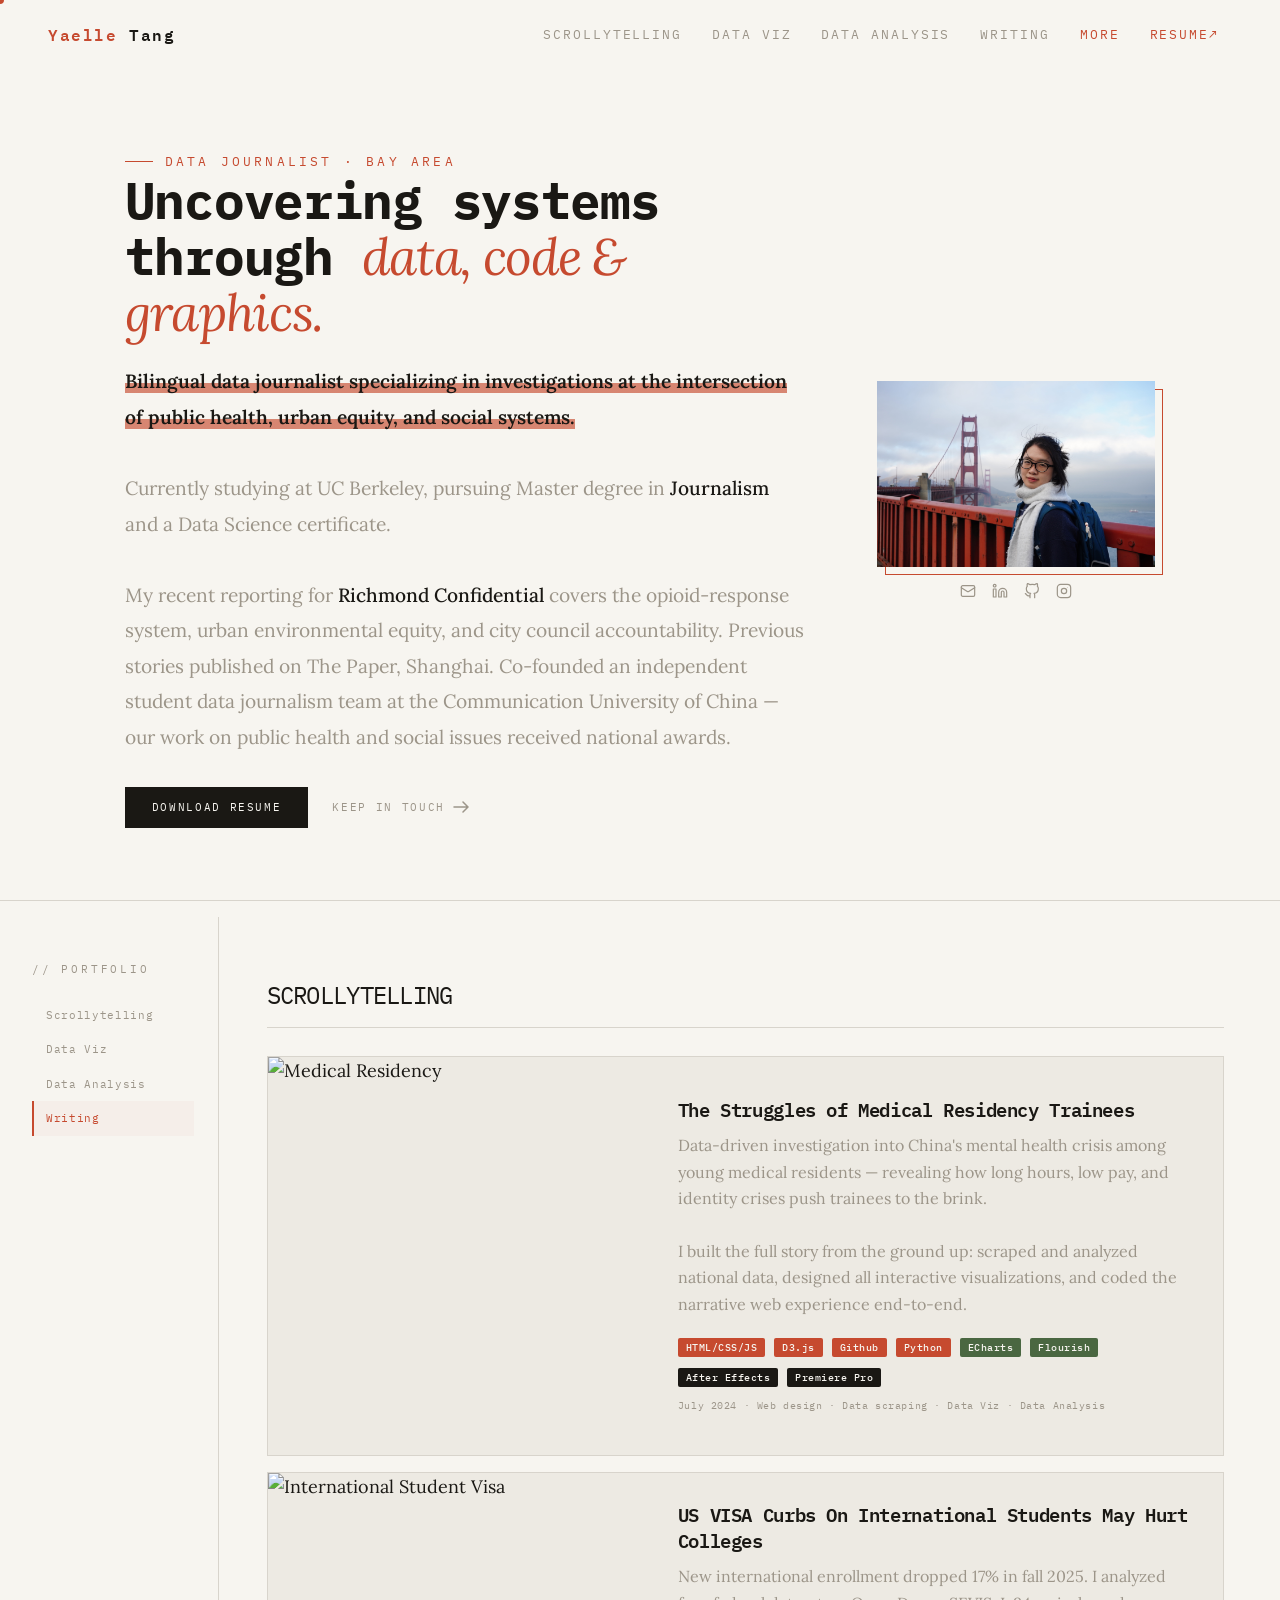
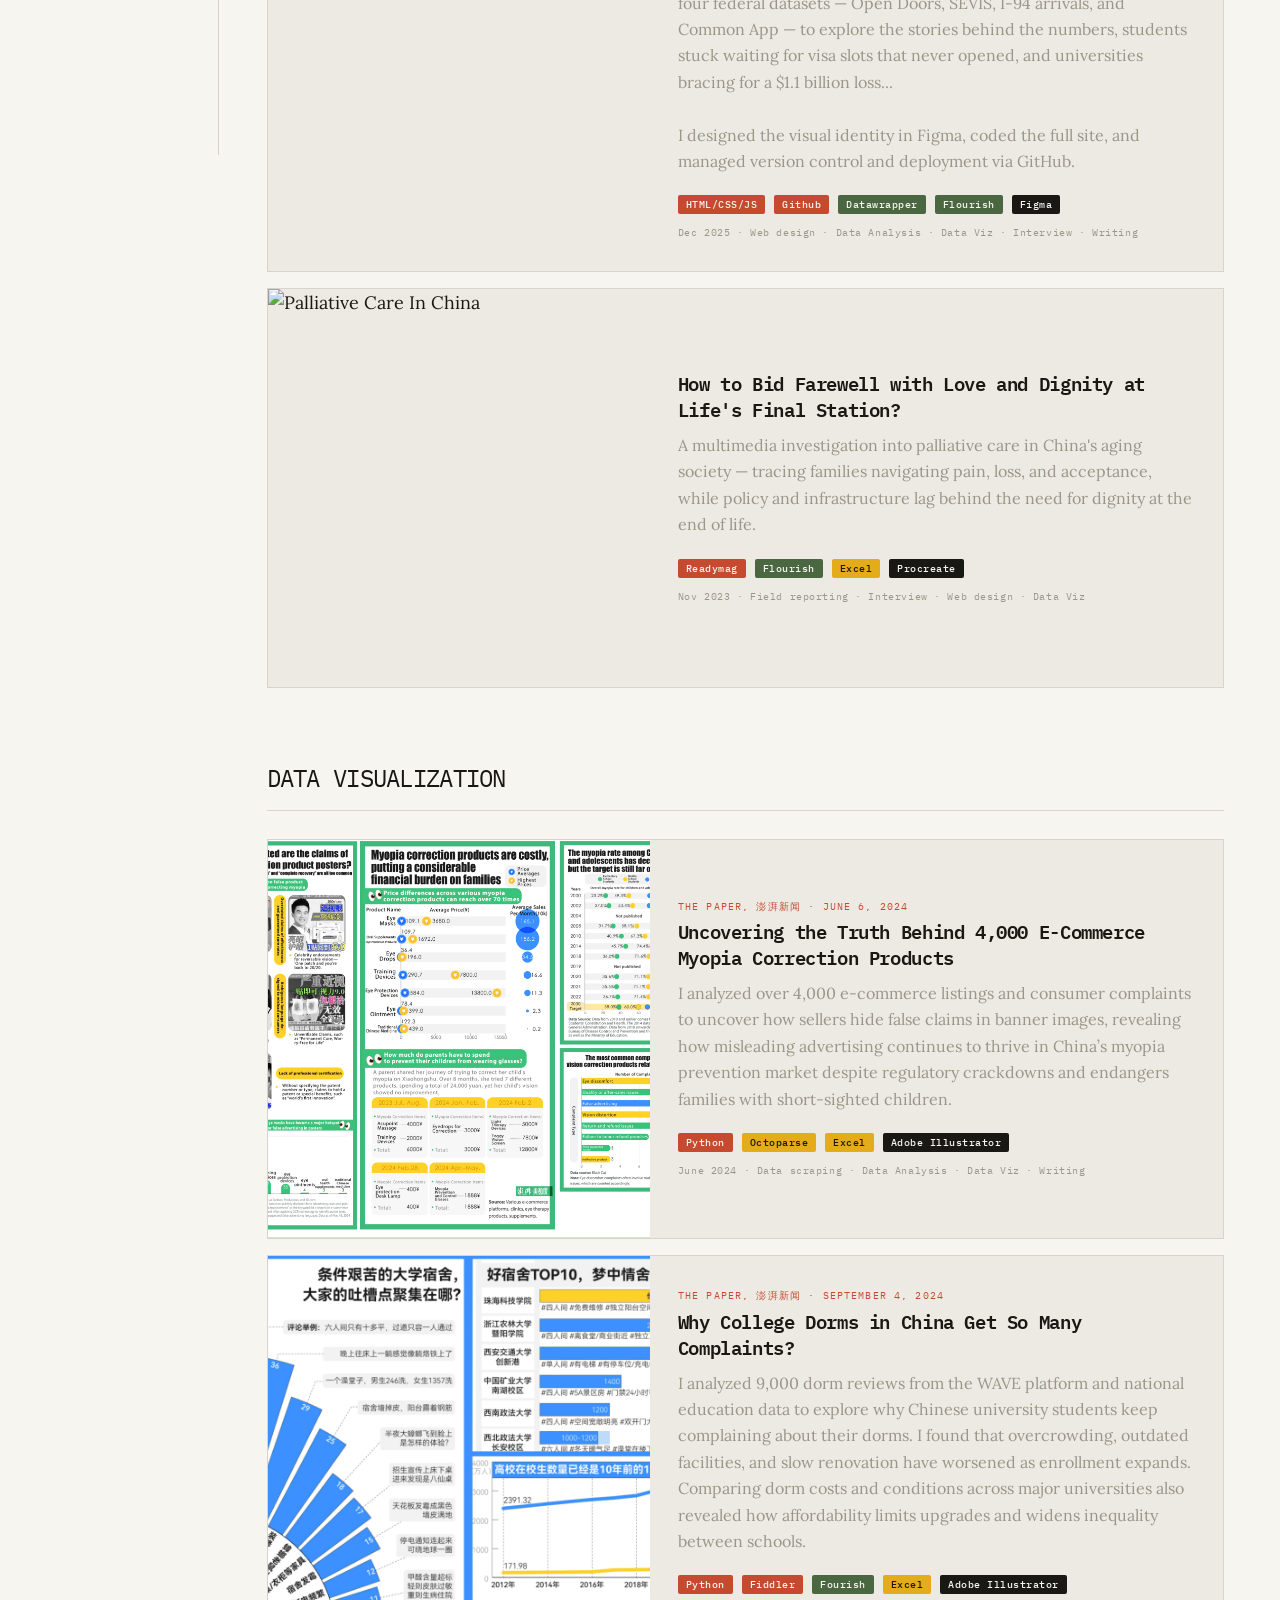
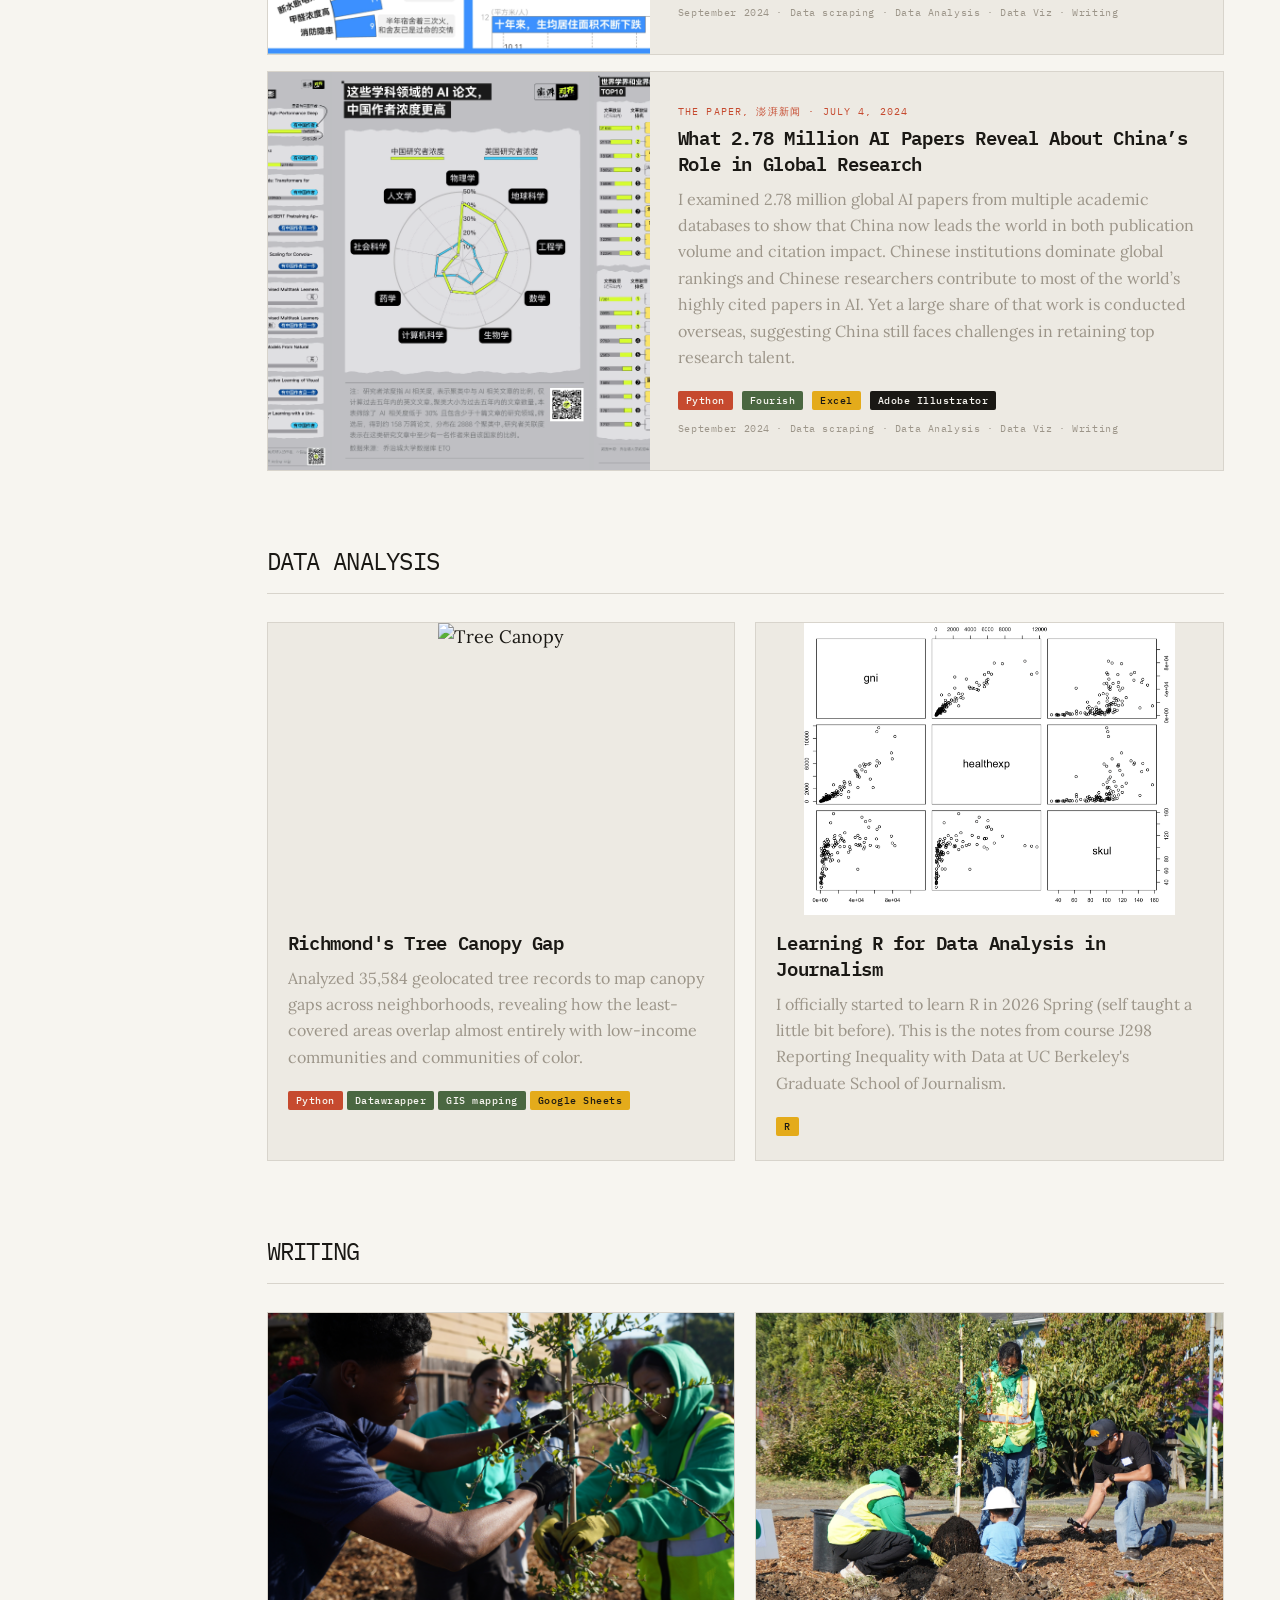
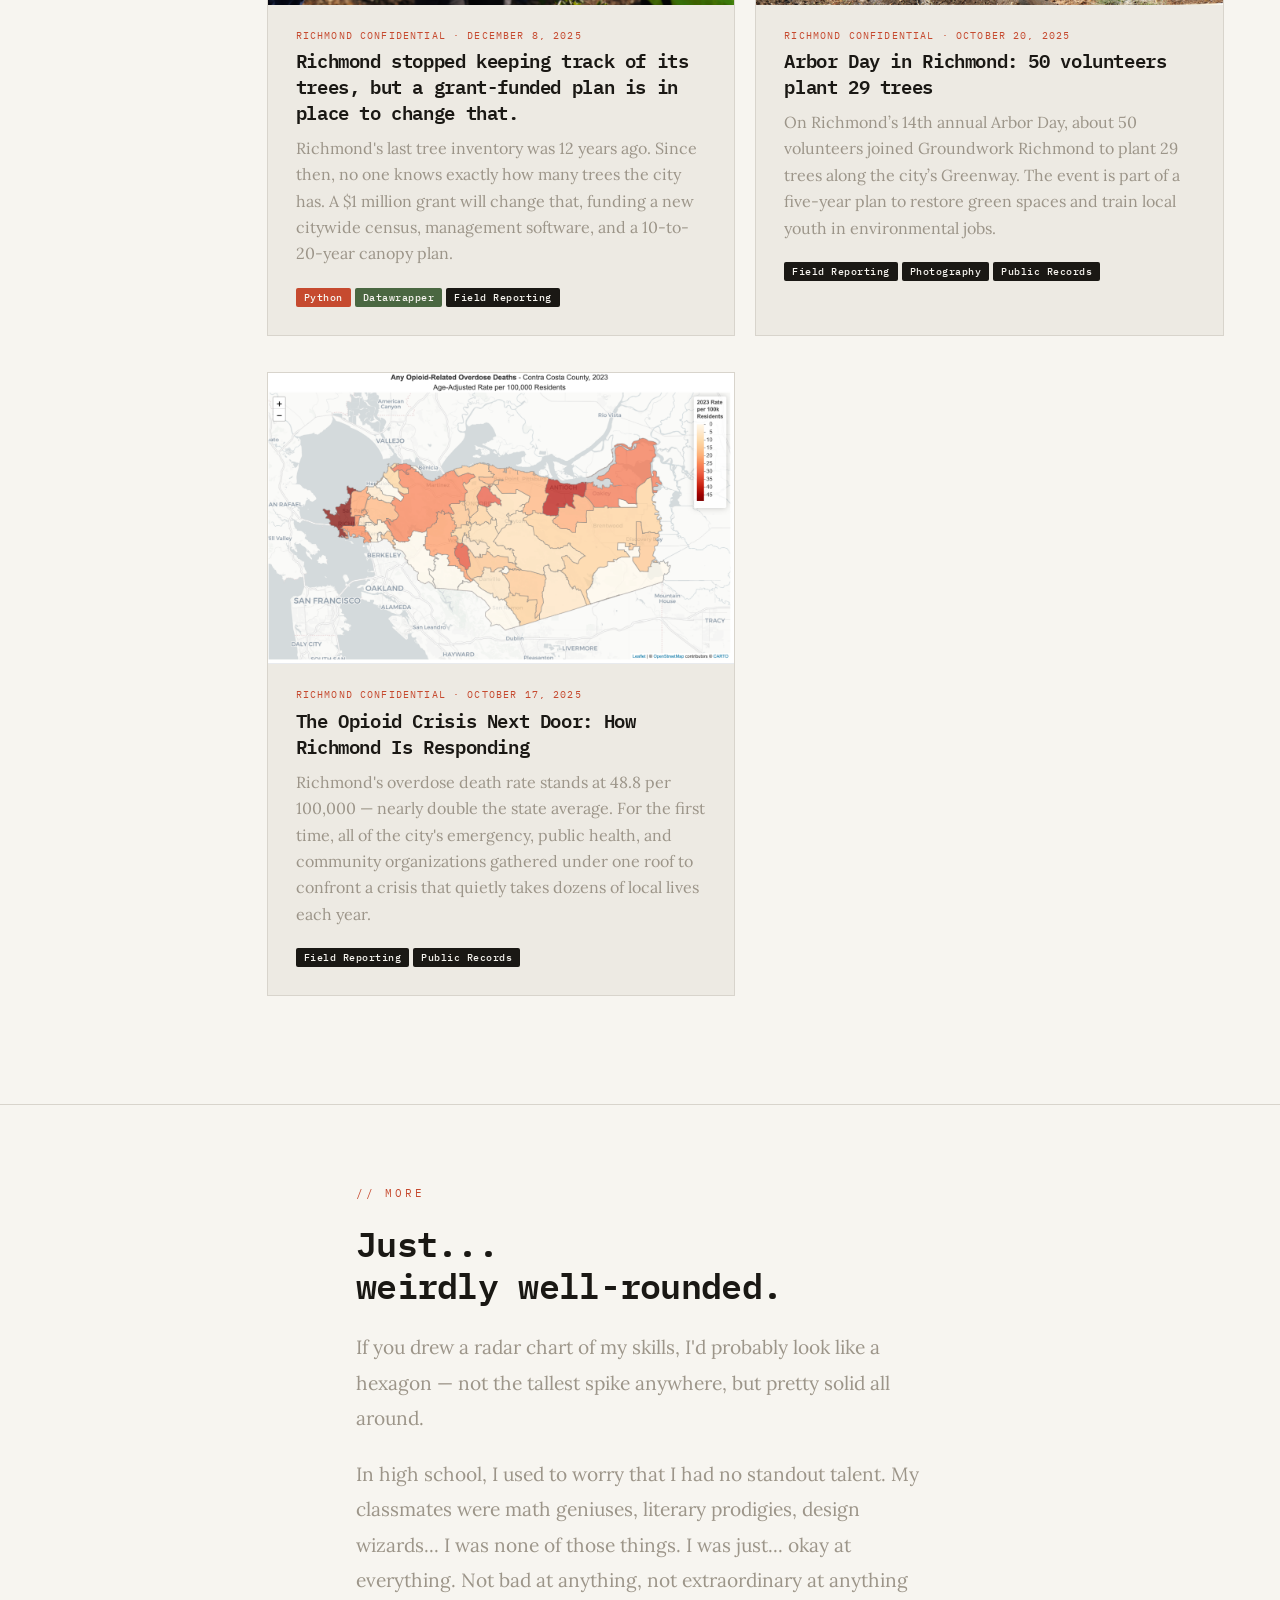
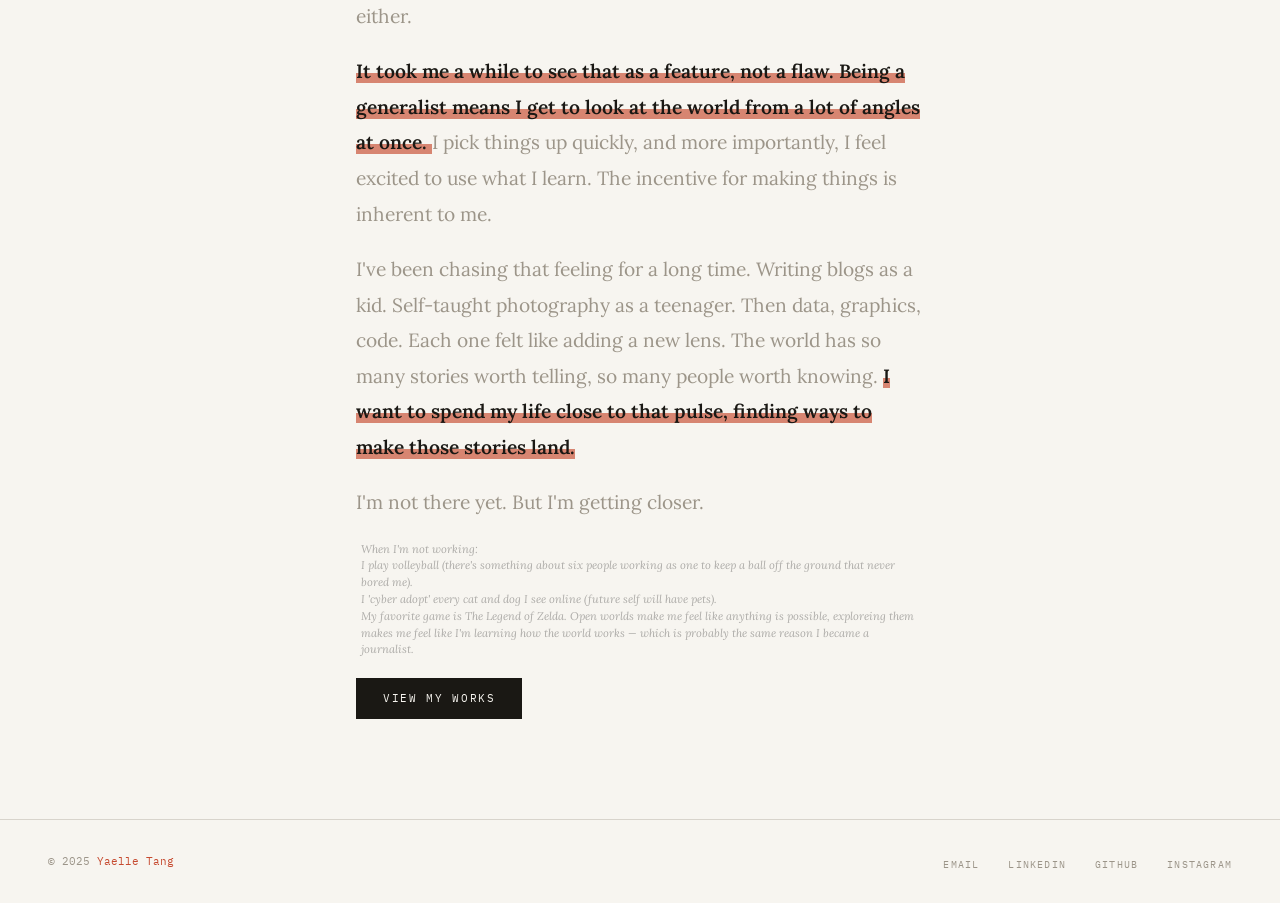
==== index.html @ da849dc9 "revise typo" ====
<!DOCTYPE html>
<html lang="en">

<head>
  <meta charset="UTF-8">
  <meta name="viewport" content="width=device-width, initial-scale=1.0">
  <title>Yaelle Tang</title>

  <!-- Bootstrap 5 -->
  <link href="https://cdn.jsdelivr.net/npm/bootstrap@5.3.3/dist/css/bootstrap.min.css" rel="stylesheet">

  <!-- CSS -->
  <link rel="stylesheet" href="css/style.css">
</head>

<body>

  <div class="cursor" id="cursor"></div>

  <!-- ═══════════════════════════════════════
       NAV
  ═══════════════════════════════════════ -->
  <nav class="navbar navbar-expand-lg fixed-top" id="mainNav">
    <div class="container-fluid px-5">
      <a class="navbar-brand" href="#"> <span>Yaelle </span>Tang</a>
      <div class="d-flex gap-1 align-items-center">
        <a class="nav-link" href="#scrolly">Scrollytelling</a>
        <a class="nav-link" href="#dataviz">Data Viz</a>
        <a class="nav-link" href="#analysis">Data Analysis</a>
        <a class="nav-link" href="#writing">Writing</a>
        <a class="nav-link hi" href="#about">More</a>
        <a class="nav-link hi" href="Resume_YaelleTang.pdf" target="_blank">Resume↗</a>
      </div>
    </div>
  </nav>

  <!-- ═══════════════════════════════════════
       HERO
  ═══════════════════════════════════════ -->
  <section class="hero-section" id="hero">
    <div class="container-fluid px-5">
      <div class="row justify-content-center">

        <!-- left -->
        <div class="col-lg-7">
          <div class="hero-eyebrow">Data Journalist · Bay Area</div>
          <h1 class="hero-title">
            Uncovering systems<br>through <em>data, code & graphics.</em>
          </h1>
          <p class="hero-body">
            <span>Bilingual data journalist specializing in investigations at the intersection of public health, urban
              equity,
              and social systems.</span> <br><br>
            Currently studying at UC Berkeley, pursuing Master degree in
            <a href="https://journalism.berkeley.edu/person/yaelle_tang/ " target="_blank">Journalism</a> and a Data
            Science
            certificate. <br><br>
            My recent reporting for <a href="https://richmondconfidential.org/author/ytang/" target="_blank">Richmond
              Confidential</a>
            covers the opioid-response system, urban
            environmental equity,
            and city council accountability.
            Previous stories published on The Paper, Shanghai. Co-founded an independent student data journalism team at
            the
            Communication University of China — our work on public health and social issues received
            national awards.
          </p>
          <div class="hero-actions d-flex align-items-center gap-4">
            <a href="Resume_YaelleTang.pdf" class="btn-primary-custom" target="_blank">Download Resume</a>
            <a href="" class="btn-ghost">
              Keep in touch
              <svg width="16" height="12" viewBox="0 0 16 12" fill="none">
                <path d="M10 1L15 6L10 11M1 6H15" stroke="currentColor" stroke-width="1.5" stroke-linecap="round" />
              </svg>
            </a>
          </div>
        </div>

        <!-- Right -->
        <div
          class="col-lg-3 mt-lg-0 d-flex ms-lg-5 col-10 mt-5 mb-lg-0 mb-5 flex-column justify-content-center align-items-center hero-photo-col-wrap">
          <div class="hero-photo-wrap">
            <img src="img/myphoto.JPG" alt="Yaelle Tang" class="hero-photo">
            <div class="hero-photo-frame"></div>
          </div>
          <div class="hero-socials">
            <a href="mailto:yueyang_tang@berkeley.edu" title="Email">
              <svg width="16" height="16" viewBox="0 0 24 24" fill="none" stroke="currentColor" stroke-width="1.8"
                stroke-linecap="round" stroke-linejoin="round">
                <rect x="2" y="4" width="20" height="16" rx="2" />
                <path d="m22 7-8.97 5.7a1.94 1.94 0 0 1-2.06 0L2 7" />
              </svg>
            </a>
            <a href="https://www.linkedin.com/in/yaelle-yueyang-tang " title="LinkedIn" target="_blank">
              <svg width="16" height="16" viewBox="0 0 24 24" fill="none" stroke="currentColor" stroke-width="1.8"
                stroke-linecap="round" stroke-linejoin="round">
                <path d="M16 8a6 6 0 0 1 6 6v7h-4v-7a2 2 0 0 0-4 0v7h-4v-7a6 6 0 0 1 6-6z" />
                <rect x="2" y="9" width="4" height="12" />
                <circle cx="4" cy="4" r="2" />
              </svg>
            </a>
            <a href="https://github.com/Yaelle-Tang" title="GitHub" target="_blank">
              <svg width="16" height="16" viewBox="0 0 24 24" fill="none" stroke="currentColor" stroke-width="1.8"
                stroke-linecap="round" stroke-linejoin="round">
                <path
                  d="M9 19c-5 1.5-5-2.5-7-3m14 6v-3.87a3.37 3.37 0 0 0-.94-2.61c3.14-.35 6.44-1.54 6.44-7A5.44 5.44 0 0 0 20 4.77 5.07 5.07 0 0 0 19.91 1S18.73.65 16 2.48a13.38 13.38 0 0 0-7 0C6.27.65 5.09 1 5.09 1A5.07 5.07 0 0 0 5 4.77a5.44 5.44 0 0 0-1.5 3.78c0 5.42 3.3 6.61 6.44 7A3.37 3.37 0 0 0 9 18.13V22" />
              </svg>
            </a>
            <a href="https://www.instagram.com/yaelle_tyy/" title="Instagram" target="_blank">
              <svg width="16" height="16" viewBox="0 0 24 24" fill="none" stroke="currentColor" stroke-width="1.8"
                stroke-linecap="round" stroke-linejoin="round">
                <rect x="2" y="2" width="20" height="20" rx="5" />
                <circle cx="12" cy="12" r="4" />
                <circle cx="17.5" cy="6.5" r="0.6" fill="currentColor" stroke="none" />
              </svg>
            </a>
          </div>
        </div>

      </div>
    </div>
  </section>

  <!-- ═══════════════════════════════════════
       Portfolio
  ═══════════════════════════════════════ -->
  <div class="work-section">
    <div class="container-fluid px-2 mt-3">
      <div class="row g-0">

        <!-- Sticky sidebar -->
        <div class="col-lg-2 d-none d-lg-block">
          <div class="work-sidebar">
            <span class="sidebar-label">// Portfolio</span>
            <a class="sidebar-link active" href="#scrolly">Scrollytelling</a>
            <a class="sidebar-link" href="#dataviz">Data Viz</a>
            <a class="sidebar-link" href="#analysis">Data Analysis</a>
            <a class="sidebar-link" href="#writing">Writing</a>
          </div>
        </div>

        <!-- Main content -->
        <div class="col-lg-10 col-12">
          <div class="work-main">

            <!-- ── SCROLLYTELLING ── -->
            <div class="work-block" id="scrolly">
              <div class="block-header">
                <span class="block-title">Scrollytelling</span>
                <!-- <span class="block-count">2 projects</span> -->
              </div>

              <!-- ══════规培生══════════ -->
              <a class="project-card" href="https://medicalresidency.github.io/datanews-English/" target="_blank">
                <div class="card-img-col">
                  <img src="img/cover-medical.gif" alt="Medical Residency">
                </div>
                <div class="card-body-custom">
                  <div class="card-title-custom">The Struggles of Medical Residency Trainees</div>
                  <div class="card-desc">Data-driven investigation into China's mental health crisis among young medical
                    residents — revealing how long hours, low pay, and identity crises push trainees to the brink.
                    <br><br>I built the full story from the ground up: scraped and analyzed national data, designed all
                    interactive visualizations, and coded the narrative web experience end-to-end.
                  </div>
                  <div class="mb-2">
                    <span class="tag tag-red">HTML/CSS/JS</span>
                    <span class="tag tag-red">D3.js</span>
                    <span class="tag tag-red">Github</span>
                    <span class="tag tag-red">Python</span>
                    <span class="tag tag-green">ECharts</span>
                    <span class="tag tag-green">Flourish</span>
                    <span class="tag tag-dark">After Effects</span>
                    <span class="tag tag-dark">Premiere Pro</span>
                  </div>
                  <div class="card-meta">July 2024 · Web design · Data scraping · Data Viz · Data Analysis</div>
                </div>
              </a>

              <!-- ══════international student visa══════════ -->
              <a class="project-card" href="https://yaelle-tang.github.io/International-student-visa/" target="_blank">
                <div class="card-img-col">
                  <img src="img/cover-visa.gif" alt="International Student Visa">
                </div>
                <div class="card-body-custom">
                  <div class="card-title-custom">US VISA Curbs On International Students May Hurt Colleges</div>
                  <div class="card-desc">New international enrollment dropped 17% in fall 2025. I analyzed four federal
                    datasets — Open Doors, SEVIS, I-94 arrivals, and Common App — to explore the stories behind the
                    numbers, students stuck waiting for visa slots that never opened, and universities bracing for a
                    $1.1 billion loss... <br><br>
                    I designed the visual identity in Figma, coded the full site, and managed version control and
                    deployment via GitHub.

                  </div>
                  <div class="mb-2">
                    <span class="tag tag-red">HTML/CSS/JS</span>
                    <span class="tag tag-red">Github</span>
                    <span class="tag tag-green">Datawrapper</span>
                    <span class="tag tag-green">Flourish</span>
                    <span class="tag tag-dark">Figma</span>
                  </div>
                  <div class="card-meta">Dec 2025 · Web design · Data Analysis · Data Viz · Interview · Writing</div>
                </div>
              </a>

              <!-- ══════安宁疗护══════════ -->
              <a class="project-card" href="https://readymag.website/u2354871644/4448902/" target="_blank">
                <div class="card-img-col">
                  <img src="img/cover-palliativecare.gif" alt="Palliative Care In China">
                </div>
                <div class="card-body-custom">
                  <div class="card-title-custom">How to Bid Farewell with Love and Dignity at Life's Final Station?
                  </div>
                  <div class="card-desc">A multimedia investigation into palliative care in China's aging society —
                    tracing families navigating pain, loss, and acceptance, while policy and infrastructure lag behind
                    the need for dignity at the end of life.
                  </div>
                  <div class="mb-2">
                    <span class="tag tag-red">Readymag</span>
                    <span class="tag tag-green">Flourish</span>
                    <span class="tag tag-yellow">Excel</span>
                    <span class="tag tag-dark">Procreate</span>
                  </div>
                  <div class="card-meta">Nov 2023 · Field reporting · Interview · Web design · Data Viz</div>
                </div>
              </a>
            </div>

            <!-- ── DATA VISUALIZATION ── -->
            <div class="work-block" id="dataviz">
              <div class="block-header">
                <span class="block-title">Data Visualization</span>
                <!-- <span class="block-count">2 projects</span> -->
              </div>
              <!-- ══════近视═════════ -->
              <a class="project-card"
                href="https://medium.com/@yueyang_tang/uncovering-the-truth-behind-4-000-e-commerce-myopia-correction-products-4e724e76c2b5"
                target="_blank">
                <div class="card-img-col">
                  <img src="img/cover-myopia.png" alt="Myopia">
                </div>
                <div class="card-body-custom">
                  <div class="writing-pub">The Paper, 澎湃新闻 · June 6, 2024</div>
                  <div class="card-title-custom">Uncovering the Truth Behind 4,000 E-Commerce Myopia Correction Products
                  </div>
                  <div class="card-desc">I analyzed over 4,000 e-commerce listings and consumer complaints to uncover
                    how sellers hide false claims in banner images, revealing how misleading advertising continues to
                    thrive in China’s myopia prevention market despite regulatory crackdowns and endangers families with
                    short-sighted children.</div>
                  <div class="mb-2">
                    <span class="tag tag-red">Python</span>
                    <span class="tag tag-yellow">Octoparse</span>
                    <span class="tag tag-yellow">Excel</span>
                    <span class="tag tag-dark">Adobe Illustrator</span>
                  </div>
                  <div class="card-meta">June 2024 · Data scraping · Data Analysis · Data Viz · Writing</div>
                </div>
              </a>

              <!-- ══════宿舍═════════ -->
              <a class="project-card" href="https://www.thepaper.cn/newsDetail_forward_28626624" target="_blank">
                <div class="card-img-col">
                  <img src="img/cover-dorm.png" alt="Chinese College Dorms">
                </div>
                <div class="card-body-custom">
                  <div class="writing-pub">The Paper, 澎湃新闻 · September 4, 2024</div>
                  <div class="card-title-custom">Why College Dorms in China Get So Many Complaints?</div>
                  <div class="card-desc"> I analyzed 9,000 dorm reviews from the WAVE platform and national education
                    data to explore why Chinese university students keep complaining about their dorms. I found that
                    overcrowding, outdated facilities, and slow renovation have worsened as enrollment expands.
                    Comparing dorm costs and conditions across major universities also revealed how affordability limits
                    upgrades and widens inequality between schools.</div>
                  <div class="mb-2">
                    <span class="tag tag-red">Python</span>
                    <span class="tag tag-red">Fiddler</span>
                    <span class="tag tag-green">Fourish</span>
                    <span class="tag tag-yellow">Excel</span>

                    <span class="tag tag-dark">Adobe Illustrator</span>
                  </div>
                  <div class="card-meta">September 2024 · Data scraping · Data Analysis · Data Viz · Writing</div>
                </div>
              </a>

              <!-- ══════AI═════════ -->
              <a class="project-card" href="https://www.thepaper.cn/newsDetail_forward_27798791" target="_blank">
                <div class="card-img-col">
                  <img src="img/cover-chineseaipaper.png" alt="AI Papers in China">
                </div>
                <div class="card-body-custom">
                  <div class="writing-pub">The Paper, 澎湃新闻 · July 4, 2024</div>
                  <div class="card-title-custom">What 2.78 Million AI Papers Reveal About China’s Role in Global
                    Research</div>
                  <div class="card-desc"> I examined 2.78 million global AI papers from multiple academic databases to
                    show that China now leads the world in both publication volume and citation impact. Chinese
                    institutions dominate global rankings and Chinese researchers contribute to most of the world’s
                    highly cited papers in AI. Yet a large share of that work is conducted overseas, suggesting China
                    still faces challenges in retaining top research talent. </div>
                  <div class="mb-2">
                    <span class="tag tag-red">Python</span>
                    <span class="tag tag-green">Fourish</span>
                    <span class="tag tag-yellow">Excel</span>

                    <span class="tag tag-dark">Adobe Illustrator</span>
                  </div>
                  <div class="card-meta">September 2024 · Data scraping · Data Analysis · Data Viz · Writing</div>
                </div>
              </a>

            </div>



            <!-- ── DATA ANALYSIS ── -->
            <div class="work-block" id="analysis">
              <div class="block-header">
                <span class="block-title">Data Analysis</span>
                <!-- <span class="block-count">2 projects</span> -->
              </div>
              <div class="analysis-grid">
                <!-- ══════Trees analysis═════════ -->
                <a class="analysis-card" href="projects/trees.html" target="_blank">
                  <div class="analysis-card-img">
                    <img src="img/cover-analysis-tree.gif" alt="Tree Canopy">
                  </div>
                  <div class="analysis-card-body">
                    <div class="card-title-custom">Richmond's Tree Canopy Gap</div>
                    <div class="card-desc">Analyzed 35,584 geolocated tree records to map canopy gaps across
                      neighborhoods, revealing how the least-covered areas overlap almost entirely with low-income
                      communities and communities of color.</div>
                    <div>
                      <span class="tag tag-red"> Python</span><span class="tag tag-green">Datawrapper</span><span
                        class="tag tag-green">GIS mapping</span><span class="tag tag-yellow">Google Sheets</span>
                    </div>
                  </div>
                </a>
                <!-- ══════R notes═════════ -->
                <a class="analysis-card" href="projects/r-notes.html" target="_blank">
                  <div class="analysis-card-img">
                    <img src="img/cover-rnote.png" alt="R Notes">
                  </div>
                  <div class="analysis-card-body">
                    <div class="card-title-custom">Learning R for
                      Data Analysis in Journalism</div>
                    <div class="card-desc">I officially started to learn R in 2026 Spring (self taught a little bit
                      before). This is the notes from
                      course J298 Reporting Inequality with Data at UC Berkeley's Graduate School of Journalism.</div>
                    <div>
                      <span class="tag tag-yellow">R</span>
                    </div>
                  </div>
                </a>

                <!-- <a class="analysis-card" href="projects/ai-papers.html" target="_blank">
                  <div class="analysis-card-img">
                    <img src="img/cover-arbor-day.JPG" alt="AI Papers">
                  </div>
                  <div class="analysis-card-body">
                    <div class="card-title-custom">2.78 Million AI Papers</div>
                    <div class="card-desc">China's outsized role in global AI research output.</div>
                    <div>
                      <span class="tag tag-red">Python</span>
                      <span class="tag tag-outline">Flourish</span>
                    </div>
                  </div>
                </a> -->

              </div>


            </div>

            <!-- ── WRITING ── -->
            <div class="work-block" id="writing">
              <div class="block-header">
                <span class="block-title">Writing</span>
                <!-- <span class="block-count">5 articles</span> -->
              </div>
              <div class="writing-grid">
                <!-- =======Urban tree system =======-->
                <a class="project-card writing-card"
                  href="https://richmondconfidential.org/2025/12/08/richmond-stopped-keeping-track-of-its-trees-but-a-grant-funded-plan-is-in-place-to-change-that/"
                  target="_blank">
                  <div class="card-img-col">
                    <img src="img/cover-urbantree.JPG" alt="New funding to track Richmond's urban tree system">
                  </div>
                  <div class="card-body-custom">
                    <div class="writing-pub">Richmond Confidential · December 8, 2025</div>
                    <div class="card-title-custom">Richmond stopped keeping track of its trees, but a grant-funded plan
                      is in place to change that.</div>
                    <div class="card-desc">Richmond's last tree inventory was 12 years ago. Since then, no one knows
                      exactly how many trees the city has. A $1 million grant will change that, funding a new citywide
                      census, management software, and a 10-to-20-year canopy plan.</div>
                    <div><span class="tag tag-red"> Python</span><span class="tag tag-green">Datawrapper</span><span
                        class="tag tag-dark">Field Reporting</span>
                    </div>
                  </div>
                </a>

                <!-- =======Arbor day =======-->
                <a class="project-card writing-card"
                  href="https://richmondconfidential.org/2025/10/20/arbor-day-in-richmond-50-volunteers-plant-29-trees/"
                  target="_blank">
                  <div class="card-img-col">
                    <img src="img/cover-arbor-day.JPG" alt="Arbor Day">
                  </div>
                  <div class="card-body-custom">
                    <div class="writing-pub">Richmond Confidential · October 20, 2025</div>
                    <div class="card-title-custom">Arbor Day in Richmond: 50 volunteers plant 29 trees</div>
                    <div class="card-desc">On Richmond’s 14th annual Arbor Day, about 50 volunteers joined Groundwork
                      Richmond to plant 29 trees along the city’s Greenway. The event is part of a five-year plan to
                      restore green spaces and train local youth in environmental jobs.</div>
                    <div><span class="tag tag-dark">Field Reporting</span><span
                        class="tag tag-dark">Photography</span><span class="tag tag-dark">Public Records</span>
                    </div>
                  </div>
                </a>

                <!-- =======Opioid Crisis =======-->
                <a class="project-card writing-card"
                  href="https://richmondconfidential.org/2025/10/17/countywide-forum-addresses-richmond-overdose-rate-which-is-highest-in-contra-costa/"
                  target="_blank">
                  <div class="card-img-col">
                    <img src="img/cover-opioid.png" alt="Opioid Crisis Community Forum">
                  </div>
                  <div class="card-body-custom">
                    <div class="writing-pub">Richmond Confidential · October 17, 2025</div>
                    <div class="card-title-custom">The Opioid Crisis Next Door: How Richmond Is Responding</div>
                    <div class="card-desc">Richmond's overdose death rate stands at 48.8 per 100,000 — nearly double the
                      state average. For the first time, all of the city's emergency, public health, and community
                      organizations gathered under one roof to confront a crisis that quietly takes dozens of local
                      lives each year.</div>
                    <div><span class="tag tag-dark">Field Reporting</span><span class="tag tag-dark">Public
                        Records</span>
                    </div>
                  </div>
                </a>

              </div> <!-- writing-grid -->
            </div> <!-- writing -->

          </div><!-- /work-main -->

        </div><!-- /col -->

      </div><!-- /row -->

    </div><!-- /container -->

  </div><!-- /work-section -->

  <!-- ═══════════════════════════════════════
       More
  ═══════════════════════════════════════ -->
  <section class="about-section" id="about">
    <div class="container-fluid px-5">
      <div class="row g-5 justify-content-center">
        <div class="col-lg-6">
          <div class="about-label">// More</div>
          <h2 class="about-headline">Just...<br> weirdly well-rounded.</h2>
          <p class="about-body">
            If you drew a radar chart of my skills, I'd probably look like a hexagon — not the tallest spike anywhere,
            but pretty solid all around.
          </p>
          <p class="about-body">
            In high school, I used to worry that I had no standout talent. My classmates were math geniuses, literary
            prodigies, design wizards... I was none of those things. I was just... okay at everything. Not bad at
            anything, not extraordinary at anything either.
          </p>
          <p class="about-body">
            <span>It took me a while to see that as a feature, not a flaw. Being a generalist means I get to look
              at the world
              from a lot of angles at once. </span>I pick things up quickly, and more importantly, I feel excited to use
            what I
            learn. The incentive for making things is inherent to me.
          </p>
          <p class="about-body">
            I've been chasing that feeling for a long time. Writing blogs as a kid. Self-taught photography as a
            teenager. Then data, graphics, code. Each one felt like adding a new lens. The world has so many stories
            worth telling, so many people worth knowing. <span>I want to spend my life close to that pulse, finding ways
              to
              make those stories land.</span>
          </p>
          <p class="about-body">
            I'm not there yet. But I'm getting closer.
          </p>
          <ul class="hobby-list">
            When I'm not working:
            <li>I play volleyball (there's something about six people working as one to keep a ball
              off the ground that never bored me).</li>
            <li>I 'cyber adopt' every cat and dog I see online (future self will have
              pets).</li>
            <li>My favorite game is The Legend of Zelda. Open worlds make me feel like anything is possible, exploreing
              them makes me feel like I'm learning how the world works — which is probably the same reason I became a
              journalist.</li>

          </ul>
          <a href="#scrolly" class="btn-primary-custom">View My Works</a>
        </div>
        <!-- <div class="col-lg-2">
          <div class="skill-group">
            <div class="skill-group-label">Data & Analysis</div>
            <span class="skill-tag">Python</span>
            <span class="skill-tag">R</span>
            <span class="skill-tag">SQL</span>
            <span class="skill-tag">Data Scraping</span>
            <span class="skill-tag">Statistical Analysis</span>
          </div>
          <div class="skill-group">
            <div class="skill-group-label">Visualization & Web</div>
            <span class="skill-tag">D3.js</span>
            <span class="skill-tag">ECharts</span>
            <span class="skill-tag">Flourish</span>
            <span class="skill-tag">Datawrapper</span>
            <span class="skill-tag">HTML/CSS/JS</span>
            <span class="skill-tag">QGIS</span>
          </div>
          <div class="skill-group">
            <div class="skill-group-label">Storytelling</div>
            <span class="skill-tag">Narrative Writing</span>
            <span class="skill-tag">After Effects</span>
            <span class="skill-tag">Premiere Pro</span>
            <span class="skill-tag">Mandarin · English</span>
          </div>
        </div> -->
      </div>
    </div>
  </section>

  <!-- ═══════════════════════════════════════
       FOOTER
  ═══════════════════════════════════════ -->
  <footer class="site-footer">
    <div class="container-fluid px-5 d-flex justify-content-between align-items-center">
      <div class="footer-copy">© 2025 <span>Yaelle Tang</span></div>
      <div>
        <a class="footer-link" href="mailto:yueyang_tang@berkeley.edu">Email</a>
        <a class="footer-link" href="https://www.linkedin.com/in/yaelle-yueyang-tang" target="_blank">LinkedIn</a>
        <a class="footer-link" href="https://github.com/Yaelle-Tang  " target="_blank">GitHub</a>
        <a class="footer-link" href="https://www.instagram.com/yaelle_tyy/ " target="_blank">Instagram</a>
      </div>
    </div>
  </footer>

  <!-- Bootstrap JS -->
  <script src="https://cdn.jsdelivr.net/npm/bootstrap@5.3.3/dist/js/bootstrap.bundle.min.js"></script>
  <!-- Custom JS -->
  <script src="js/main.js"></script>

</body>

</html>
---- css/style.css ----
@import url('https://fonts.googleapis.com/css2?family=IBM+Plex+Mono:ital,wght@0,400;0,500;0,600;1,400&family=Lora:ital,wght@0,400;0,600;1,400&display=swap');

/* 小于768px：整个navbar隐藏 */
@media (max-width: 767px) {
  #mainNav {
    display: none !important;
  }
}

@media (min-width: 768px) and (max-width: 991px) {
  .navbar-brand {
    display: none !important;
  }
}

:root {
  --bg: #F7F5F0;
  --surface: #EDEAE3;
  --text: #1A1814;
  --accent: #c64a2f;
  --green: #4A6741;
  --muted: #9C9589;
  --border: #D8D4CC;
  --mono: 'IBM Plex Mono', monospace;
  --serif: 'Lora', Georgia, serif;
}

/* ── BASE ── */
body {
  background: var(--bg);
  color: var(--text);
  font-family: var(--serif);
  cursor: none;
  font-size: 18px;
}

/* ── CURSOR ── */
.cursor {
  width: 8px;
  height: 8px;
  background: var(--accent);
  border-radius: 50%;
  position: fixed;
  top: 0;
  left: 0;
  pointer-events: none;
  z-index: 9999;
  transform: translate(-50%, -50%);
  transition: width .2s, height .2s, background .2s;
}

.cursor.hovering {
  width: 28px;
  height: 28px;
  background: transparent;
  border: 1.5px solid var(--accent);
}

/* ── NAV ── */
.navbar {
  background: rgba(247, 245, 240, 0.95) !important;
  backdrop-filter: blur(8px);
  border-bottom: 1px solid transparent;
  transition: border-color .3s;
  padding: 18px 0;
}

.navbar.scrolled {
  border-color: var(--border);
}

.navbar-brand {
  font-family: var(--mono);
  font-size: 1rem;
  font-weight: 600;
  letter-spacing: .1em;
  color: var(--text) !important;
}

.navbar-brand span {
  color: var(--accent);
}

.nav-link {
  font-family: var(--mono) !important;
  font-size: 0.8rem !important;
  letter-spacing: .15em !important;
  text-transform: uppercase !important;
  color: var(--muted) !important;
  padding: 6px 12px !important;
  border: 1px solid transparent;
  transition: color .2s, border-color .2s !important;
}

.nav-link:hover {
  color: var(--text) !important;
  border-color: var(--border);
}

.nav-link.hi {
  color: var(--accent) !important;
}

.nav-link.hi:hover {
  border-color: var(--accent);
}

/* ── HERO ── */
.hero-section {
  min-height: 100vh;
  display: flex;
  align-items: center;
  padding-top: 80px;
  /* nav offset */
}

.hero-eyebrow {
  font-family: var(--mono);
  font-size: 0.8rem;
  letter-spacing: .25em;
  text-transform: uppercase;
  color: var(--accent);
  display: flex;
  align-items: center;
  gap: 12px;
}

.hero-eyebrow::before {
  content: '';
  width: 28px;
  height: 1px;
  background: var(--accent);
  flex-shrink: 0;
}

.hero-title {
  font-family: var(--mono);
  font-size: 3.2rem;
  font-weight: 800;
  line-height: 1.1;
  letter-spacing: -0.08rem;
  margin-bottom: 24px;
}

.hero-title em {
  font-style: italic;
  font-family: var(--serif);
  color: var(--accent);
  font-weight: 400;
}

.hero-body {
  font-size: 1.2rem;
  color: var(--muted);
  line-height: 1.85;
  margin-bottom: 32px;
}

.hero-body span {
  color: var(--text);
  font-weight: 600;
  background: linear-gradient(180deg, transparent 60%, hsla(11, 62%, 48%, 0.656) 30%);
}

.hero-body a {
  color: var(--text);
  text-decoration: none;
  font-weight: 500;
  transition: color .2s;
  /* font-style: italic; */
}

.hero-body a:hover {
  color: var(--accent);
}

/* Buttons */
.btn-primary-custom {
  font-family: var(--mono);
  font-size: 11px;
  letter-spacing: .15em;
  text-transform: uppercase;
  color: var(--bg);
  background: var(--text);
  padding: 11px 26px;
  text-decoration: none;
  border: 1.5px solid var(--text);
  display: inline-block;
  transition: background .2s, border-color .2s;
}

.btn-primary-custom:hover {
  background: var(--accent);
  border-color: var(--accent);
  color: var(--bg);
}

.btn-ghost {
  font-family: var(--mono);
  font-size: 11px;
  letter-spacing: .15em;
  text-transform: uppercase;
  color: var(--muted);
  text-decoration: none;
  display: inline-flex;
  align-items: center;
  gap: 8px;
  transition: color .2s;
  position: relative;
}

.btn-ghost::after {
  content: '';
  position: absolute;
  bottom: -2px;
  left: 0;
  width: 0;
  height: 1px;
  background: var(--accent);
  transition: width .25s;
}

.btn-ghost:hover {
  color: var(--text);
}

.btn-ghost:hover::after {
  width: 100%;
}

.btn-ghost svg {
  transition: transform .2s;
}

.btn-ghost:hover svg {
  transform: translateX(3px);
}

/* Photo */
.hero-photo-wrap {
  position: relative;
  display: inline-block;
}

.hero-photo {
  width: 100%;
  height: auto;
  object-fit: cover;
  display: block;
  position: relative;
  z-index: 1;
}

.hero-photo-frame {
  position: absolute;
  top: 8px;
  left: 8px;
  width: 100%;
  height: 100%;
  border: 1.5px solid var(--accent);
  z-index: 0;
}

/* Social icons */
.hero-socials {
  display: flex;
  gap: 16px;
  justify-content: center;
  margin-top: 16px;
}

.hero-socials a {
  color: var(--muted);
  text-decoration: none;
  display: flex;
  transition: color .2s, transform .2s;
}

.hero-socials a:hover {
  color: var(--accent);
  transform: translateY(-2px);
}

/* ── WORK SECTION ── */
.work-section {
  border-top: 1px solid var(--border);
}

/* Sticky sidebar */
.work-sidebar {
  position: sticky;
  top: 62px;
  height: calc(100vh - 62px);
  border-right: 1px solid var(--border);
  padding: 44px 24px;
  background: var(--bg);
}

.sidebar-label {
  font-family: var(--mono);
  font-size: 0.7rem;
  letter-spacing: .25em;
  text-transform: uppercase;
  color: var(--muted);
  margin-bottom: 20px;
  display: block;
}

.sidebar-link {
  display: block;
  font-family: var(--mono);
  font-size: 11px;
  letter-spacing: .06em;
  color: var(--muted);
  text-decoration: none;
  padding: 9px 12px;
  border-left: 2px solid transparent;
  transition: color .2s, border-color .2s, background .2s;
}

.sidebar-link:hover {
  color: var(--text);
  background: var(--surface);
}

.sidebar-link.active {
  color: var(--accent);
  border-color: var(--accent);
  background: rgba(200, 75, 47, .04);
}

.sidebar-chaper {
  font-family: var(--mono);
  font-size: 0.6rem;
  letter-spacing: .2em;
  text-transform: uppercase;
  color: var(--border);
  padding: 16px 12px 6px;
}

/* Work main */
.work-main {
  padding: 60px 48px 20px;
}

.work-block {
  margin-bottom: 72px;
  scroll-margin-top: 80px;
}

.chapter-title {
  font-family: var(--mono);
  font-size: 0.8rem;
  letter-spacing: .25em;
  text-transform: uppercase;
  color: var(--accent);
  display: flex;
  align-items: center;
  gap: 12px;
}

.block-header {
  display: flex;
  align-items: baseline;
  gap: 14px;
  margin-bottom: 28px;
  padding-bottom: 14px;
  border-bottom: 1px solid var(--border);
}

.block-title {
  font-family: var(--mono);
  font-size: 1.5rem;
  letter-spacing: -.03em;
  text-transform: uppercase;
  color: var(--text);
}

.block-count {
  font-family: var(--mono);
  font-size: 0.6rem;
  color: var(--muted);
}

/* ── PROJECT CARD ── */
.project-card {
  display: flex;
  text-decoration: none;
  color: inherit;
  background: var(--surface);
  border: 1px solid var(--border);
  margin-bottom: 16px;
  overflow: hidden;
  transition: transform .25s ease, box-shadow .25s ease;
  cursor: none;
  height: max-content;
  flex-direction: column;
}

.project-card:hover {
  transform: translateY(-5px);
  box-shadow: 0 12px 32px rgba(26, 24, 20, .10);
  color: inherit;
}

.card-img-col {
  width: 100%;
  aspect-ratio: 16/10;
  flex-shrink: 0;
  overflow: hidden;
}

@media (min-width: 992px) {
  .project-card {
    flex-direction: row;
    /* 大屏：图左文右 */
    height: 400px;
  }

  .card-img-col {
    width: 40%;
  }
}


.card-img-col img {
  width: 100%;
  height: 100%;
  object-fit: cover;
  display: block;
  transition: transform .4s ease;
}

.project-card:hover .card-img-col img {
  transform: scale(1.04);
}

.card-placeholder {
  width: 100%;
  height: 100%;
  min-height: 180px;
  display: flex;
  align-items: center;
  justify-content: center;
  font-family: var(--mono);
  font-size: 1rem;
  color: var(--muted);
  letter-spacing: .1em;
  transition: transform .4s ease;
}

.project-card:hover .card-placeholder {
  transform: scale(1.04);
}

/* Data Analysis grid cards */
.analysis-grid {
  display: grid;
  grid-template-columns: 1fr 1fr;
  gap: 20px;
}

.analysis-card {
  display: block;
  text-decoration: none;
  color: inherit;
  background: var(--surface);
  border: 1px solid var(--border);
  cursor: none;
  transition: transform .25s ease, box-shadow .25s ease;
  overflow: hidden;
}

.analysis-card:hover {
  transform: translateY(-5px);
  box-shadow: 0 12px 32px rgba(26, 24, 20, .10);
  color: inherit;
}

.analysis-card-img {
  width: 100%;
  aspect-ratio: 16/10;
  overflow: hidden;
  display: flex;
  justify-content: center;
  align-items: center;
}

.analysis-card-img img {
  height: 100%;
  width: auto;
  object-fit: cover;
  transition: transform .4s ease;
  margin: auto 0;
}

.analysis-card:hover .analysis-card-img img {
  transform: scale(1.03);
}

.analysis-card-body {
  padding: 16px 20px 20px;
}

/* Writing cards — narrower image */

.writing-card .card-placeholder {
  min-height: 140px;
}

.card-body-custom {
  padding: 24px 28px;
  display: flex;
  flex-direction: column;
  justify-content: center;
}

.writing-pub {
  font-family: var(--mono);
  font-size: 0.6rem;
  color: var(--accent);
  letter-spacing: .12em;
  text-transform: uppercase;
  margin-bottom: 6px;
}

.card-title-custom {
  font-family: var(--mono);
  font-size: 1.2rem;
  letter-spacing: -0.02em;
  font-weight: 600;
  line-height: 1.35;
  margin-bottom: 8px;
  color: var(--text);
}

.card-desc {
  font-family: var(--serif);
  font-size: 1rem;
  color: var(--muted);
  line-height: 1.65;
  margin-bottom: 14px;
}

.card-meta {
  font-family: var(--mono);
  font-size: 0.6rem;
  color: var(--muted);
  letter-spacing: .06em;
}

/* Writing two-column grid */
.writing-grid {
  display: grid;
  grid-template-columns: 1fr 1fr;
  gap: 20px;
}

.writing-grid .writing-card {
  flex-direction: column;
  display: block;
  height: auto;
}

.writing-grid .card-img-col {
  width: 100%;
  aspect-ratio: 16/10;
  flex-shrink: 0;
}

.writing-grid .card-img-col img {
  width: 100%;
  height: 100%;
  object-fit: cover;
}


/* Tags */
.tag {
  font-family: var(--mono);
  font-size: 10px;
  padding: 2px 8px;
  border-radius: 2px;
  letter-spacing: .05em;
  font-weight: 500;
  display: inline-block;
  margin: 0 4px 4px 0;
}

.tag-red {
  background: var(--accent);
  color: #F7F5F0;
}

.tag-green {
  background: var(--green);
  color: #F7F5F0;
}

.tag-yellow {
  background: #e4ab1b;
  color: var(--text);
}


.tag-dark {
  background: var(--text);
  color: #F7F5F0;
}

.tag-outline {
  border: 1px solid var(--border);
  color: var(--muted);
}

/* Tinted placeholders */
.tint-1 {
  background: #E5E0D5;
}

.tint-2 {
  background: #D8DDD4;
}

.tint-3 {
  background: #D4D8DD;
}

.tint-4 {
  background: #DDD4D8;
}

.tint-5 {
  background: #E0DDD5;
}

.tint-6 {
  background: #D5DDD8;
}

.tint-7 {
  background: #DDD8D5;
}

.tint-8 {
  background: #D8D5DD;
}

/* ── ABOUT ── */
.about-section {
  border-top: 1px solid var(--border);
  padding: 80px 0 100px;
}

.about-label {
  font-family: var(--mono);
  font-size: 0.7rem;
  letter-spacing: .25em;
  text-transform: uppercase;
  color: var(--accent);
  margin-bottom: 20px;
}

.about-headline {
  font-family: var(--mono);
  font-size: 2.2rem;
  font-weight: 600;
  line-height: 1.2;
  letter-spacing: -.02em;
  margin-bottom: 24px;
}

.about-body {
  font-family: var(--serif);
  font-size: 1.2rem;
  color: var(--muted);
  line-height: 1.85;
  margin-bottom: 20px;
}

.about-body span {
  color: var(--text);
  font-weight: 600;
  background: linear-gradient(180deg, transparent 60%, hsla(11, 62%, 48%, 0.656) 30%);
}

.about-body a {
  color: var(--muted);
  text-decoration: none;
  transition: color .2s;
}

.about-body a:hover {
  color: var(--accent);
}

.hobby-list {
  padding-left: 5px;
  margin: 20px auto;
  color: rgba(8, 7, 6, 0.304);
  font-family: var(--serif);
  font-size: 0.7rem;
  list-style: none;
  font-style: italic;
}

.skill-group {
  margin-bottom: 28px;
}

.skill-group-label {
  font-family: var(--mono);
  font-size: 10px;
  letter-spacing: .2em;
  text-transform: uppercase;
  color: var(--muted);
  margin-bottom: 10px;
  padding-bottom: 8px;
  border-bottom: 1px solid var(--border);
}

.skill-tag {
  font-family: var(--mono);
  font-size: 11px;
  padding: 4px 12px;
  background: var(--surface);
  border: 1px solid var(--border);
  color: var(--text);
  display: inline-block;
  margin: 0 6px 6px 0;
  transition: background .15s, color .15s;
}

.skill-tag:hover {
  background: var(--text);
  color: var(--bg);
}

/* ── FOOTER ── */
.site-footer {
  border-top: 1px solid var(--border);
  padding: 28px 0;
}

.footer-copy {
  font-family: var(--mono);
  font-size: 11px;
  color: var(--muted);
}

.footer-copy span {
  color: var(--accent);
}

.footer-link {
  font-family: var(--mono);
  font-size: 10px;
  letter-spacing: .12em;
  text-transform: uppercase;
  color: var(--muted);
  text-decoration: none;
  margin-left: 24px;
  transition: color .2s;
}

.footer-link:hover {
  color: var(--text);
}

/* ── ANIMATIONS ── */
@keyframes fadeUp {
  from {
    opacity: 0;
    transform: translateY(16px);
  }

  to {
    opacity: 1;
    transform: translateY(0);
  }
}

.hero-eyebrow {
  animation: fadeUp .6s .10s both ease-out;
}

.hero-title {
  animation: fadeUp .6s .20s both ease-out;
}

.hero-body {
  animation: fadeUp .6s .32s both ease-out;
}

.hero-actions {
  animation: fadeUp .6s .42s both ease-out;
}

.hero-photo-col-wrap {
  animation: fadeUp .6s .28s both ease-out;
}
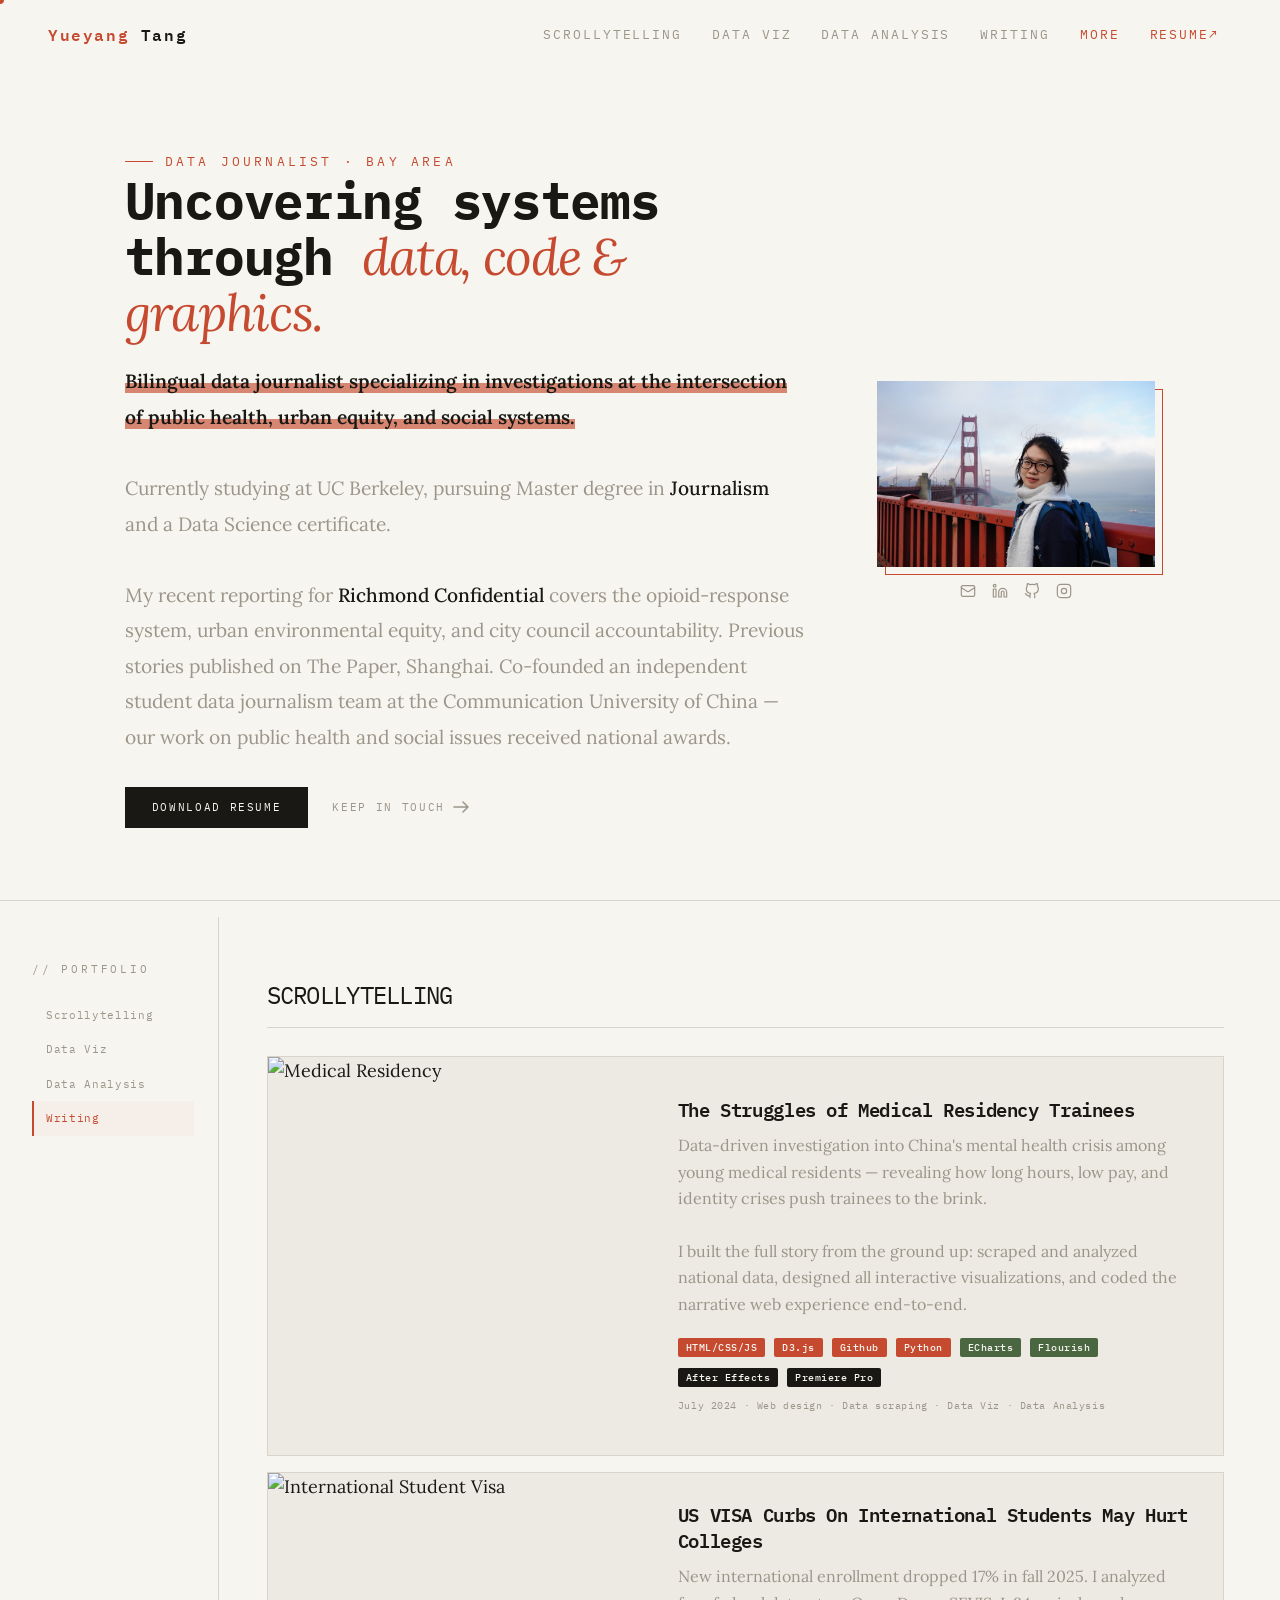
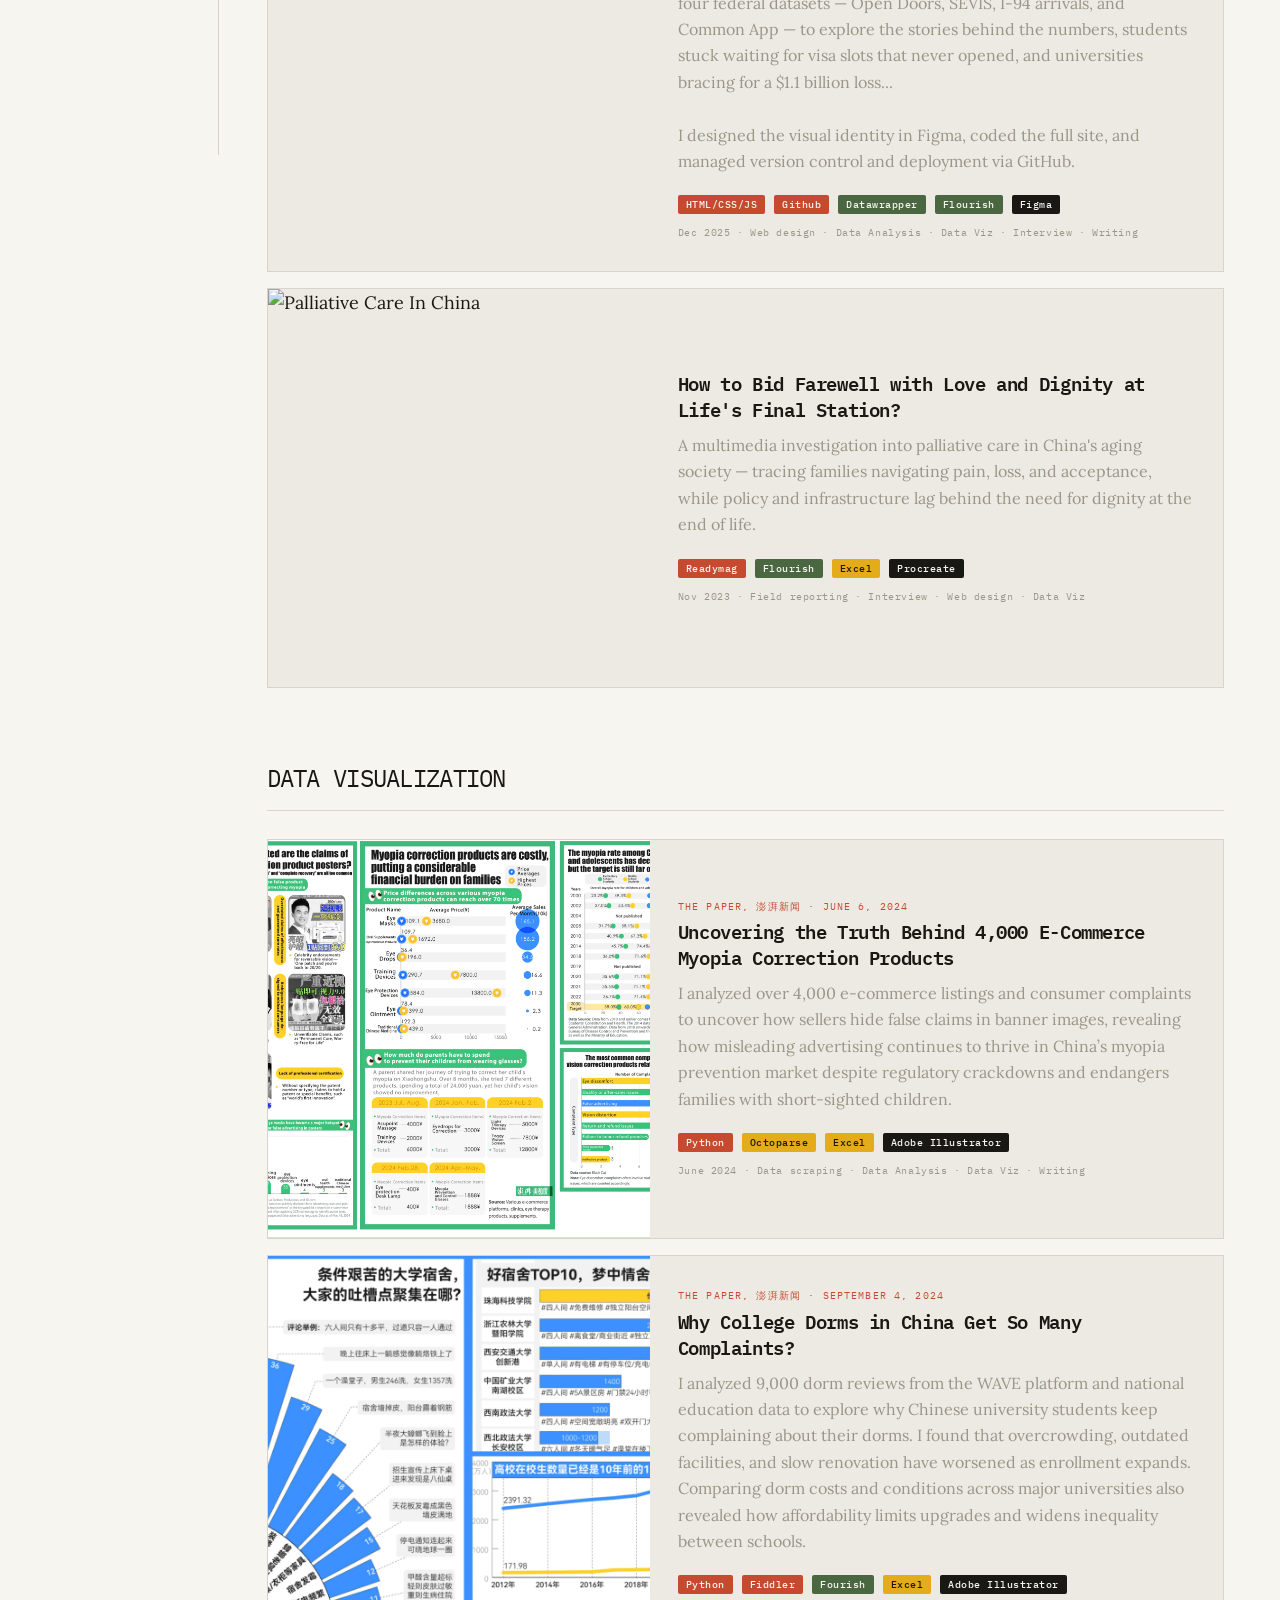
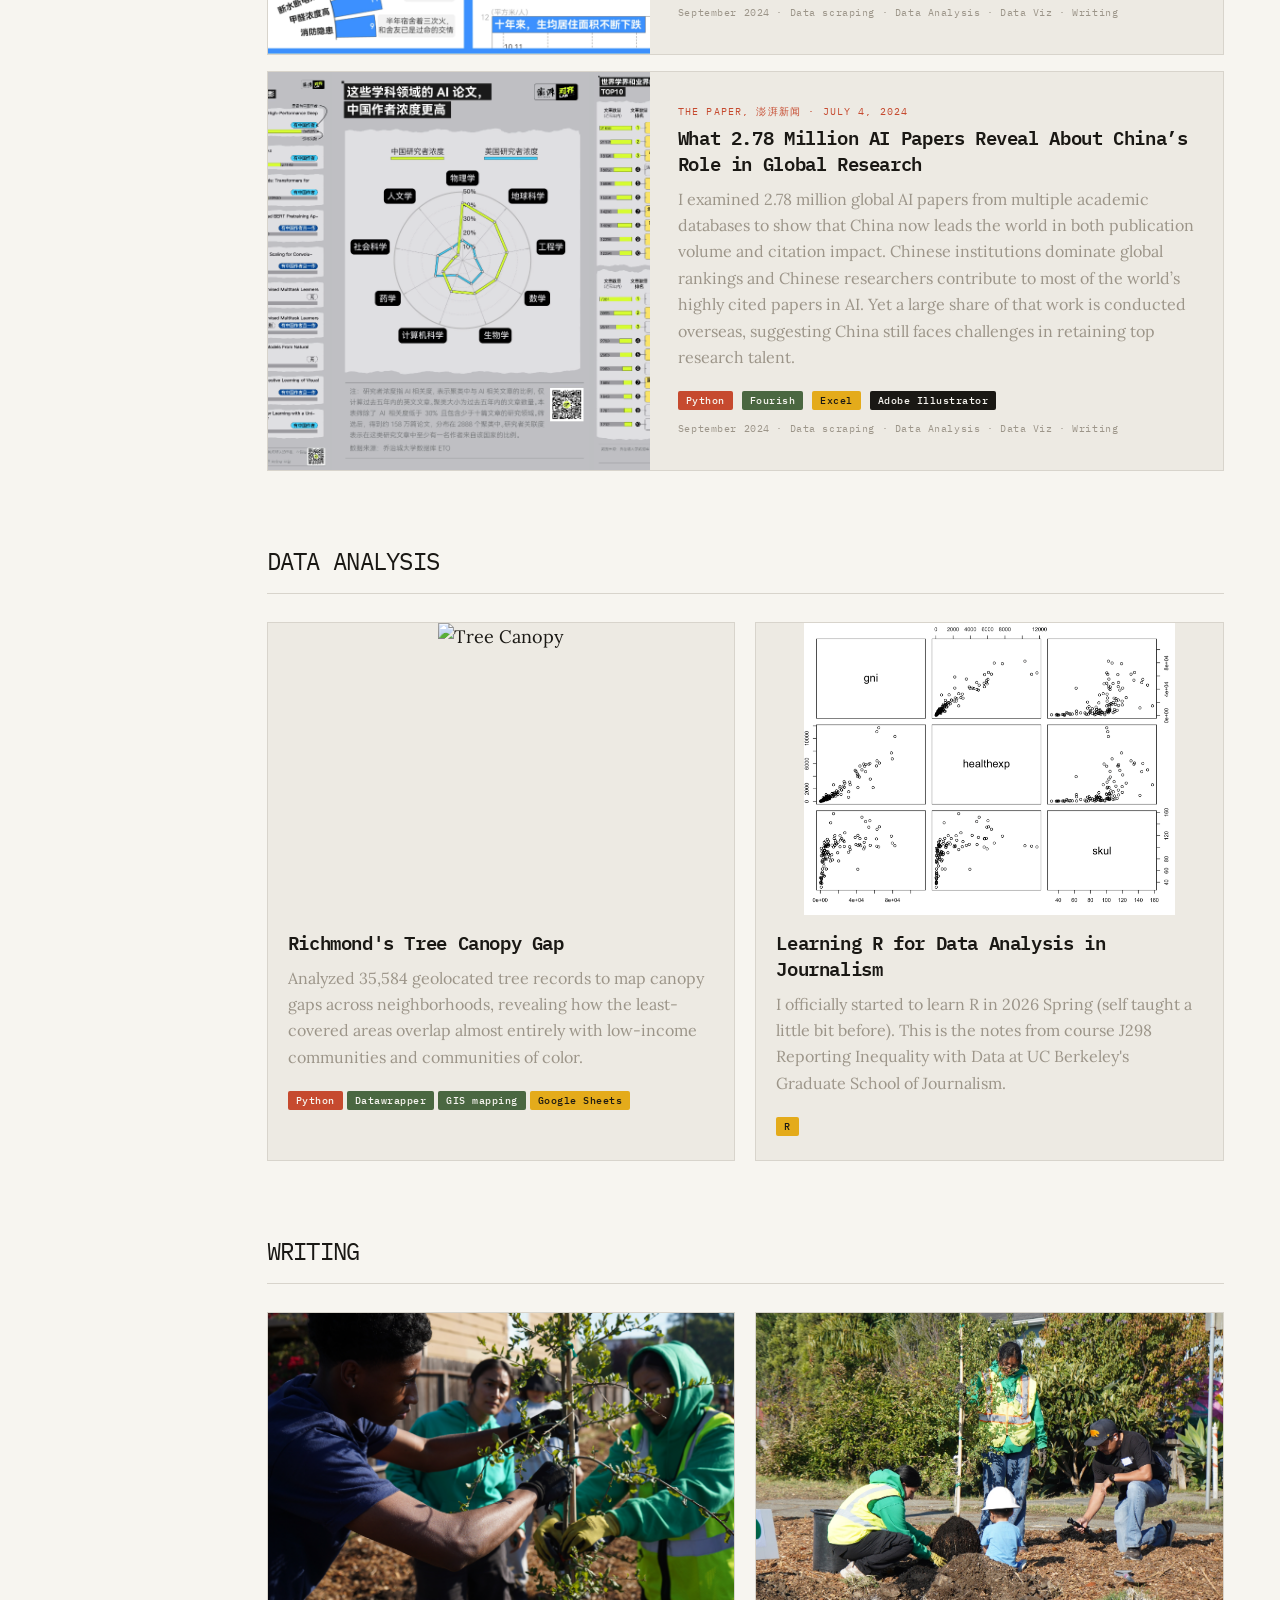
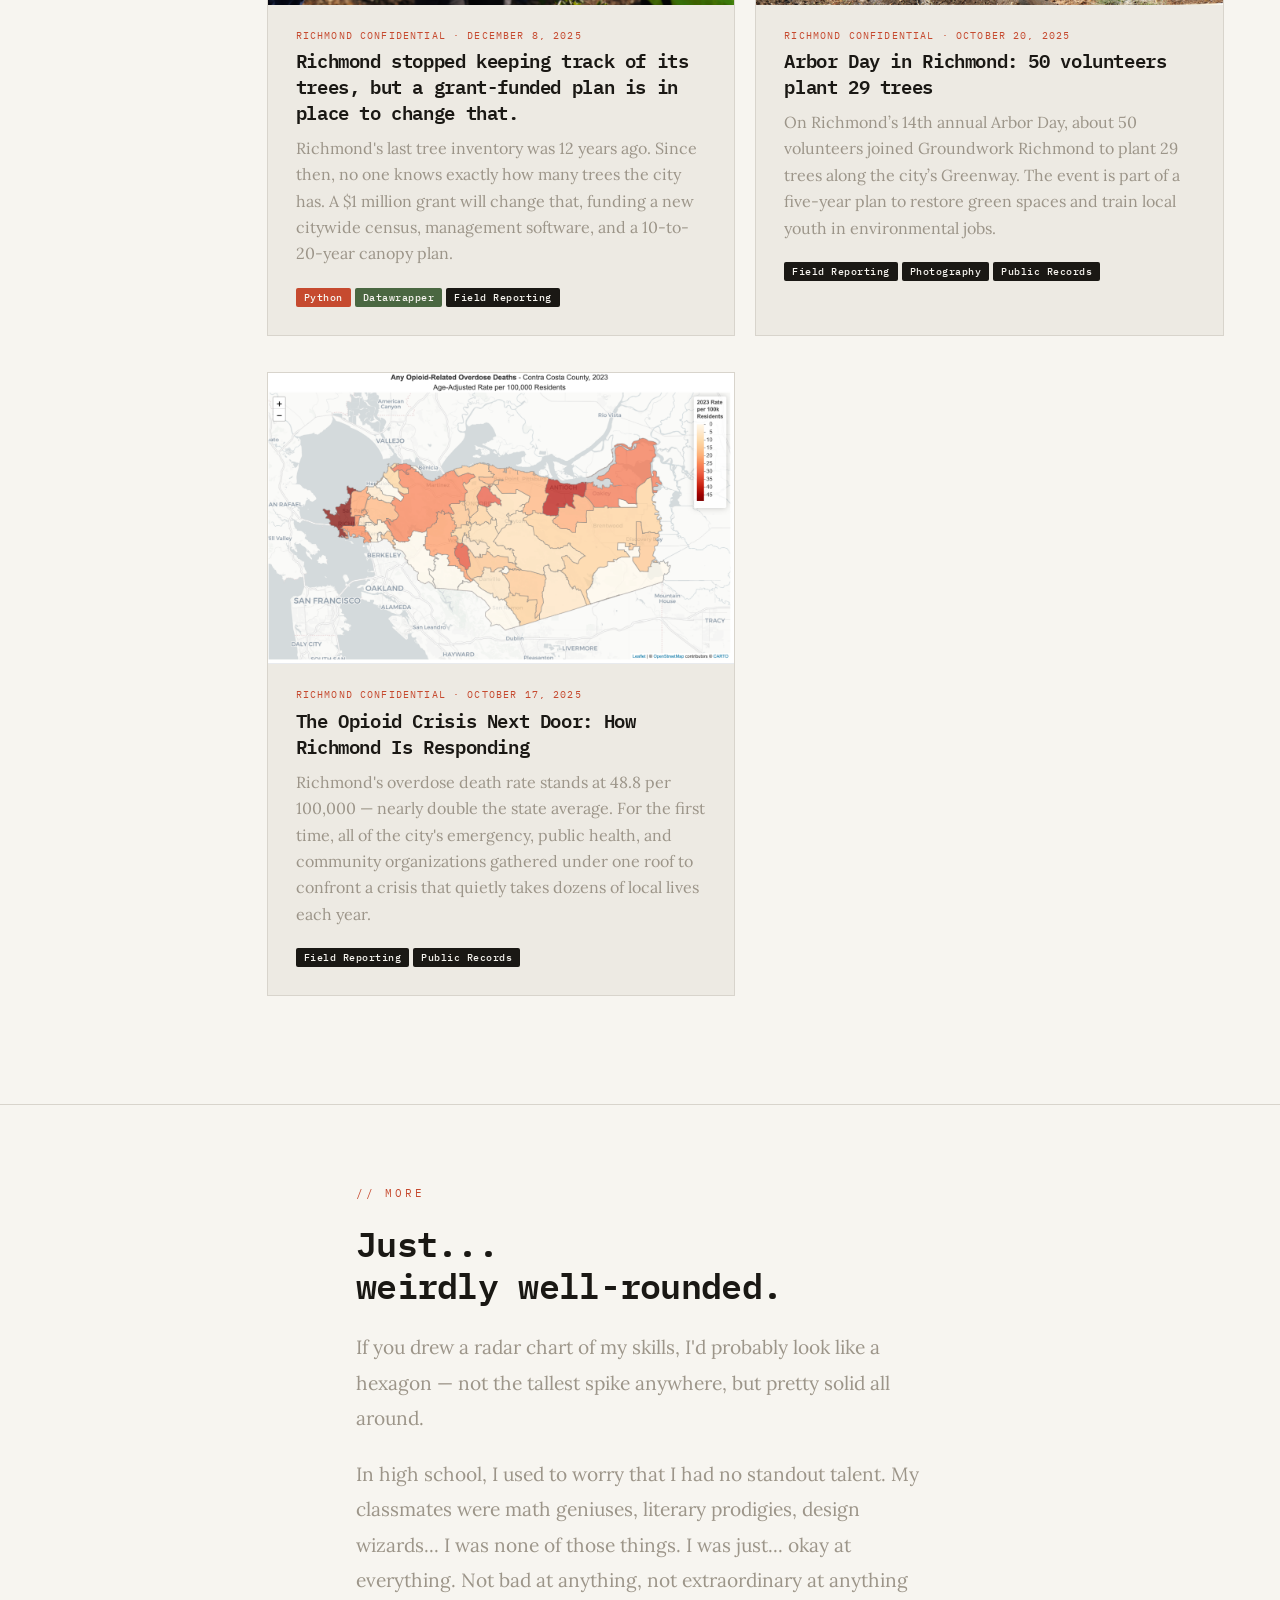
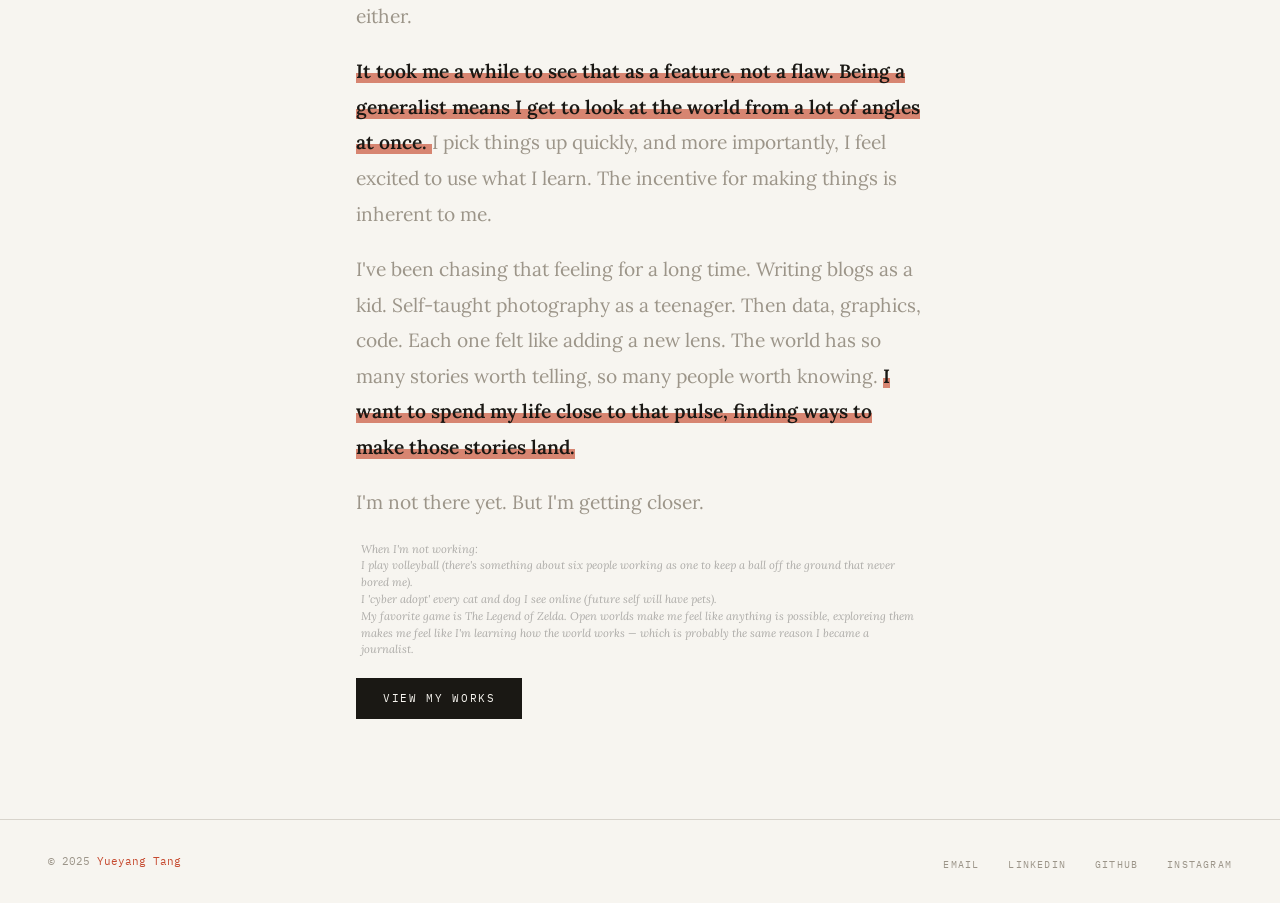
==== commit 9c8730ec: "change name" ====
--- a/index.html
+++ b/index.html
@@ -4,7 +4,7 @@
 <head>
   <meta charset="UTF-8">
   <meta name="viewport" content="width=device-width, initial-scale=1.0">
-  <title>Yaelle Tang</title>
+  <title>Yueyang Tang</title>
 
   <!-- Bootstrap 5 -->
   <link href="https://cdn.jsdelivr.net/npm/bootstrap@5.3.3/dist/css/bootstrap.min.css" rel="stylesheet">
@@ -22,14 +22,14 @@
   ═══════════════════════════════════════ -->
   <nav class="navbar navbar-expand-lg fixed-top" id="mainNav">
     <div class="container-fluid px-5">
-      <a class="navbar-brand" href="#"> <span>Yaelle </span>Tang</a>
+      <a class="navbar-brand" href="#"> <span>Yueyang </span>Tang</a>
       <div class="d-flex gap-1 align-items-center">
         <a class="nav-link" href="#scrolly">Scrollytelling</a>
         <a class="nav-link" href="#dataviz">Data Viz</a>
         <a class="nav-link" href="#analysis">Data Analysis</a>
         <a class="nav-link" href="#writing">Writing</a>
         <a class="nav-link hi" href="#about">More</a>
-        <a class="nav-link hi" href="Resume_YaelleTang.pdf" target="_blank">Resume↗</a>
+        <a class="nav-link hi" href="Yueyang_Resume.pdf" target="_blank">Resume↗</a>
       </div>
     </div>
   </nav>
@@ -52,7 +52,7 @@
               equity,
               and social systems.</span> <br><br>
             Currently studying at UC Berkeley, pursuing Master degree in
-            <a href="https://journalism.berkeley.edu/person/yaelle_tang/ " target="_blank">Journalism</a> and a Data
+            <a href="https://journalism.berkeley.edu/person/yueyang_tang/ " target="_blank">Journalism</a> and a Data
             Science
             certificate. <br><br>
             My recent reporting for <a href="https://richmondconfidential.org/author/ytang/" target="_blank">Richmond
@@ -66,7 +66,7 @@
             national awards.
           </p>
           <div class="hero-actions d-flex align-items-center gap-4">
-            <a href="Resume_YaelleTang.pdf" class="btn-primary-custom" target="_blank">Download Resume</a>
+            <a href="Yueyang_Resume.pdf" class="btn-primary-custom" target="_blank">Download Resume</a>
             <a href="" class="btn-ghost">
               Keep in touch
               <svg width="16" height="12" viewBox="0 0 16 12" fill="none">
@@ -80,7 +80,7 @@
         <div
           class="col-lg-3 mt-lg-0 d-flex ms-lg-5 col-10 mt-5 mb-lg-0 mb-5 flex-column justify-content-center align-items-center hero-photo-col-wrap">
           <div class="hero-photo-wrap">
-            <img src="img/myphoto.JPG" alt="Yaelle Tang" class="hero-photo">
+            <img src="img/myphoto.JPG" alt="Yueyang Tang" class="hero-photo">
             <div class="hero-photo-frame"></div>
           </div>
           <div class="hero-socials">
@@ -531,7 +531,7 @@
   ═══════════════════════════════════════ -->
   <footer class="site-footer">
     <div class="container-fluid px-5 d-flex justify-content-between align-items-center">
-      <div class="footer-copy">© 2025 <span>Yaelle Tang</span></div>
+      <div class="footer-copy">© 2025 <span>Yueyang Tang</span></div>
       <div>
         <a class="footer-link" href="mailto:yueyang_tang@berkeley.edu">Email</a>
         <a class="footer-link" href="https://www.linkedin.com/in/yaelle-yueyang-tang" target="_blank">LinkedIn</a>
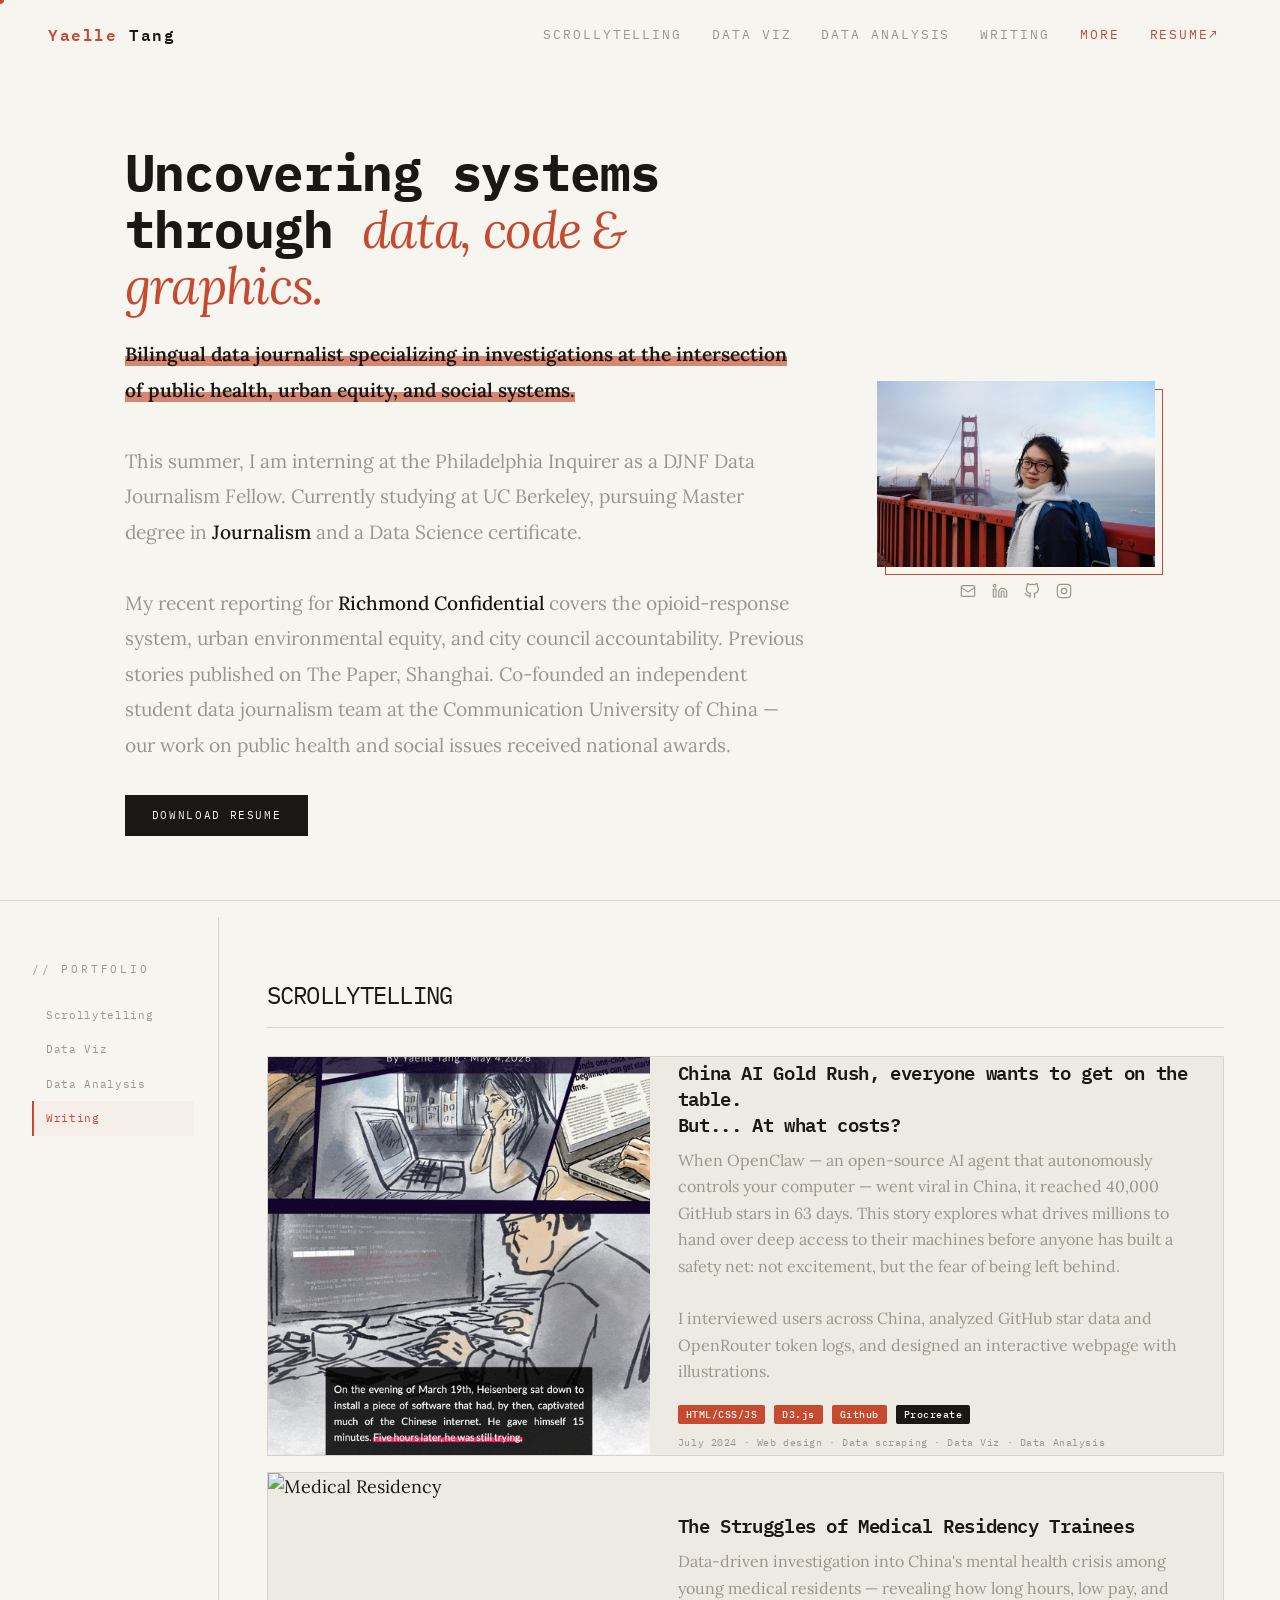
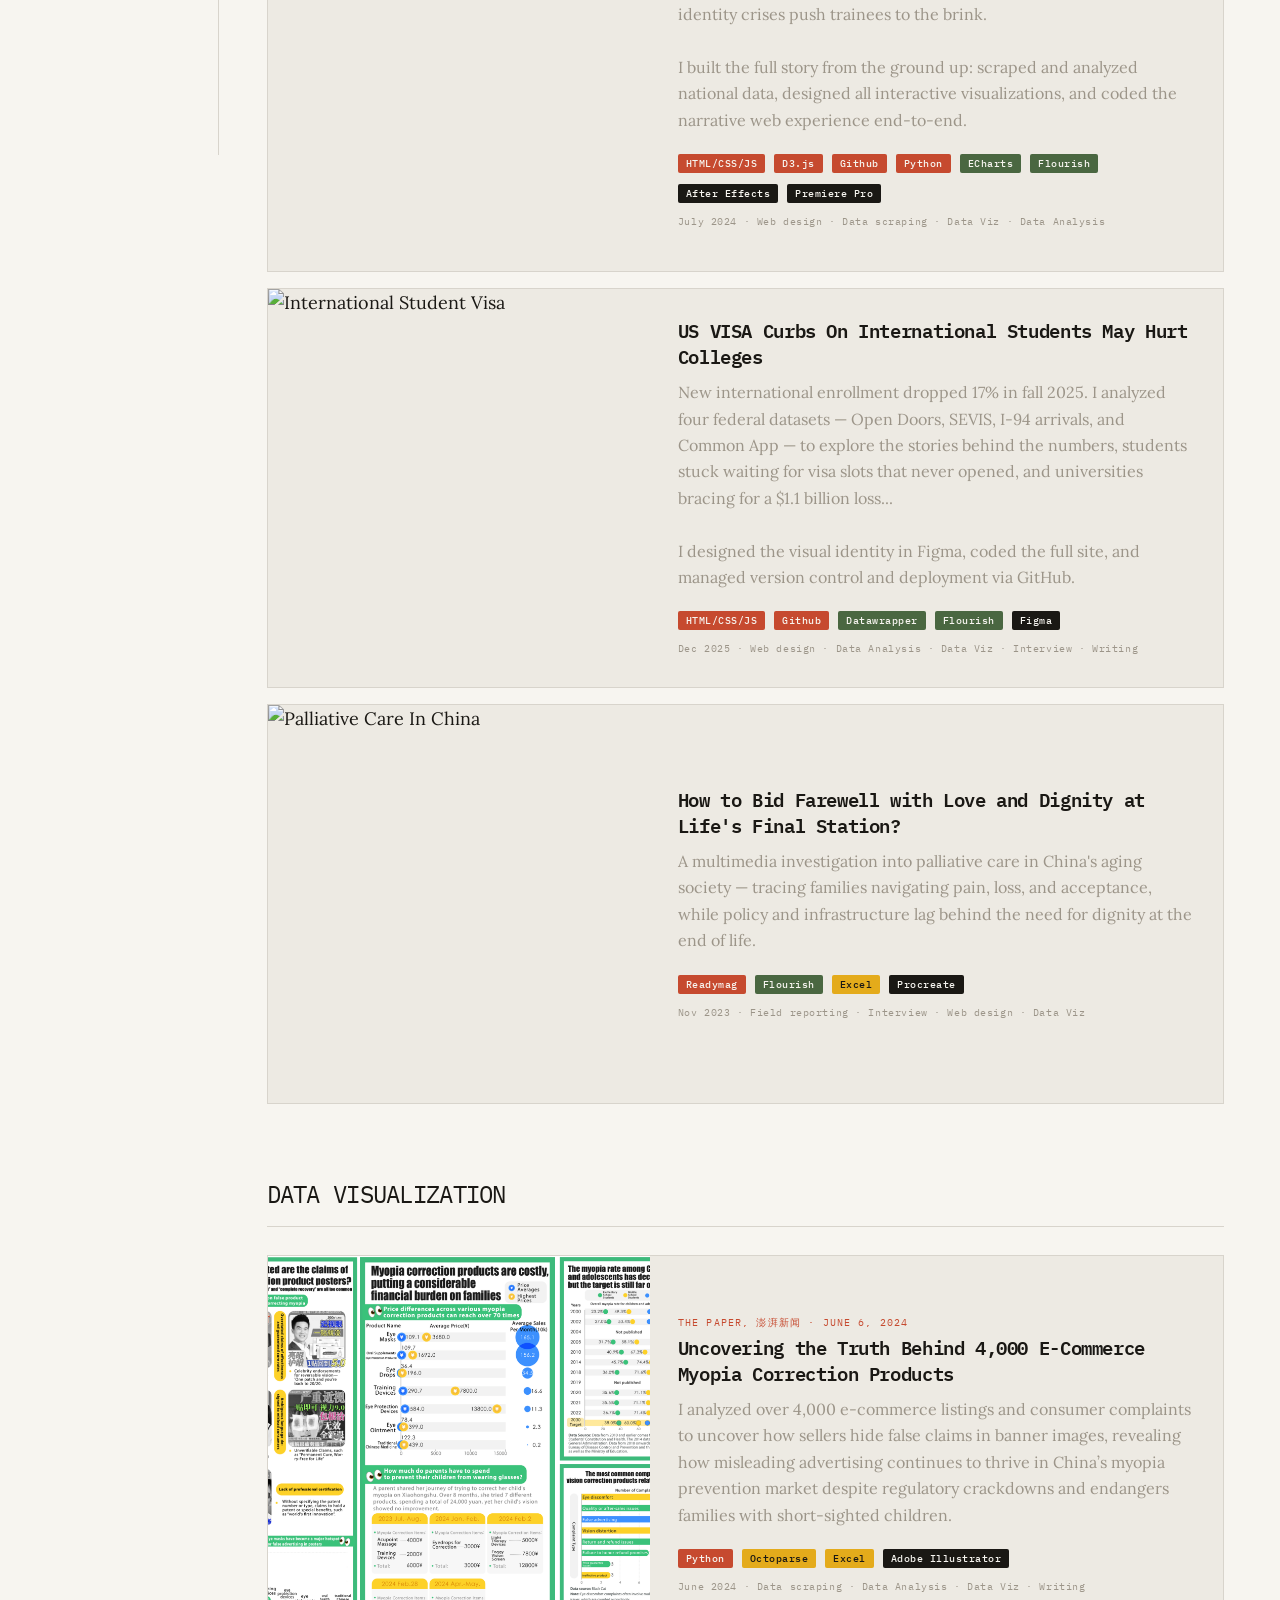
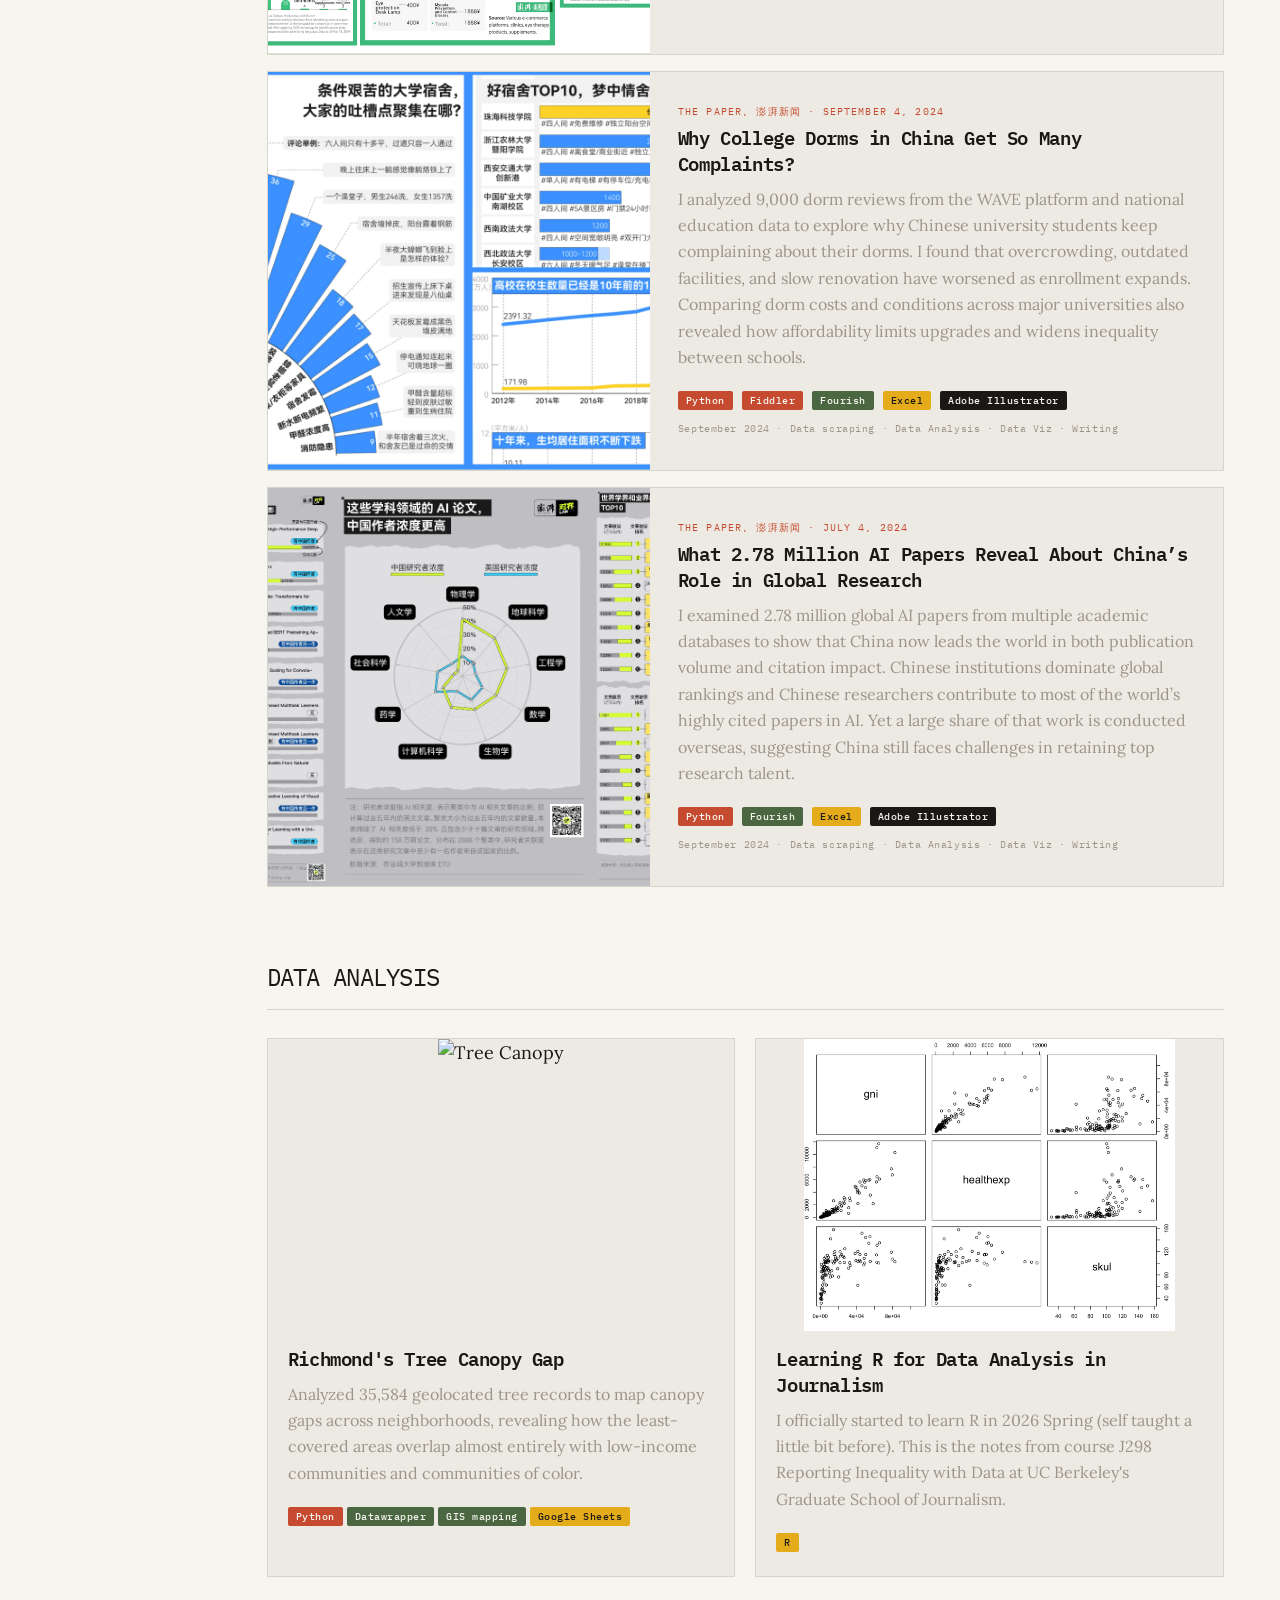
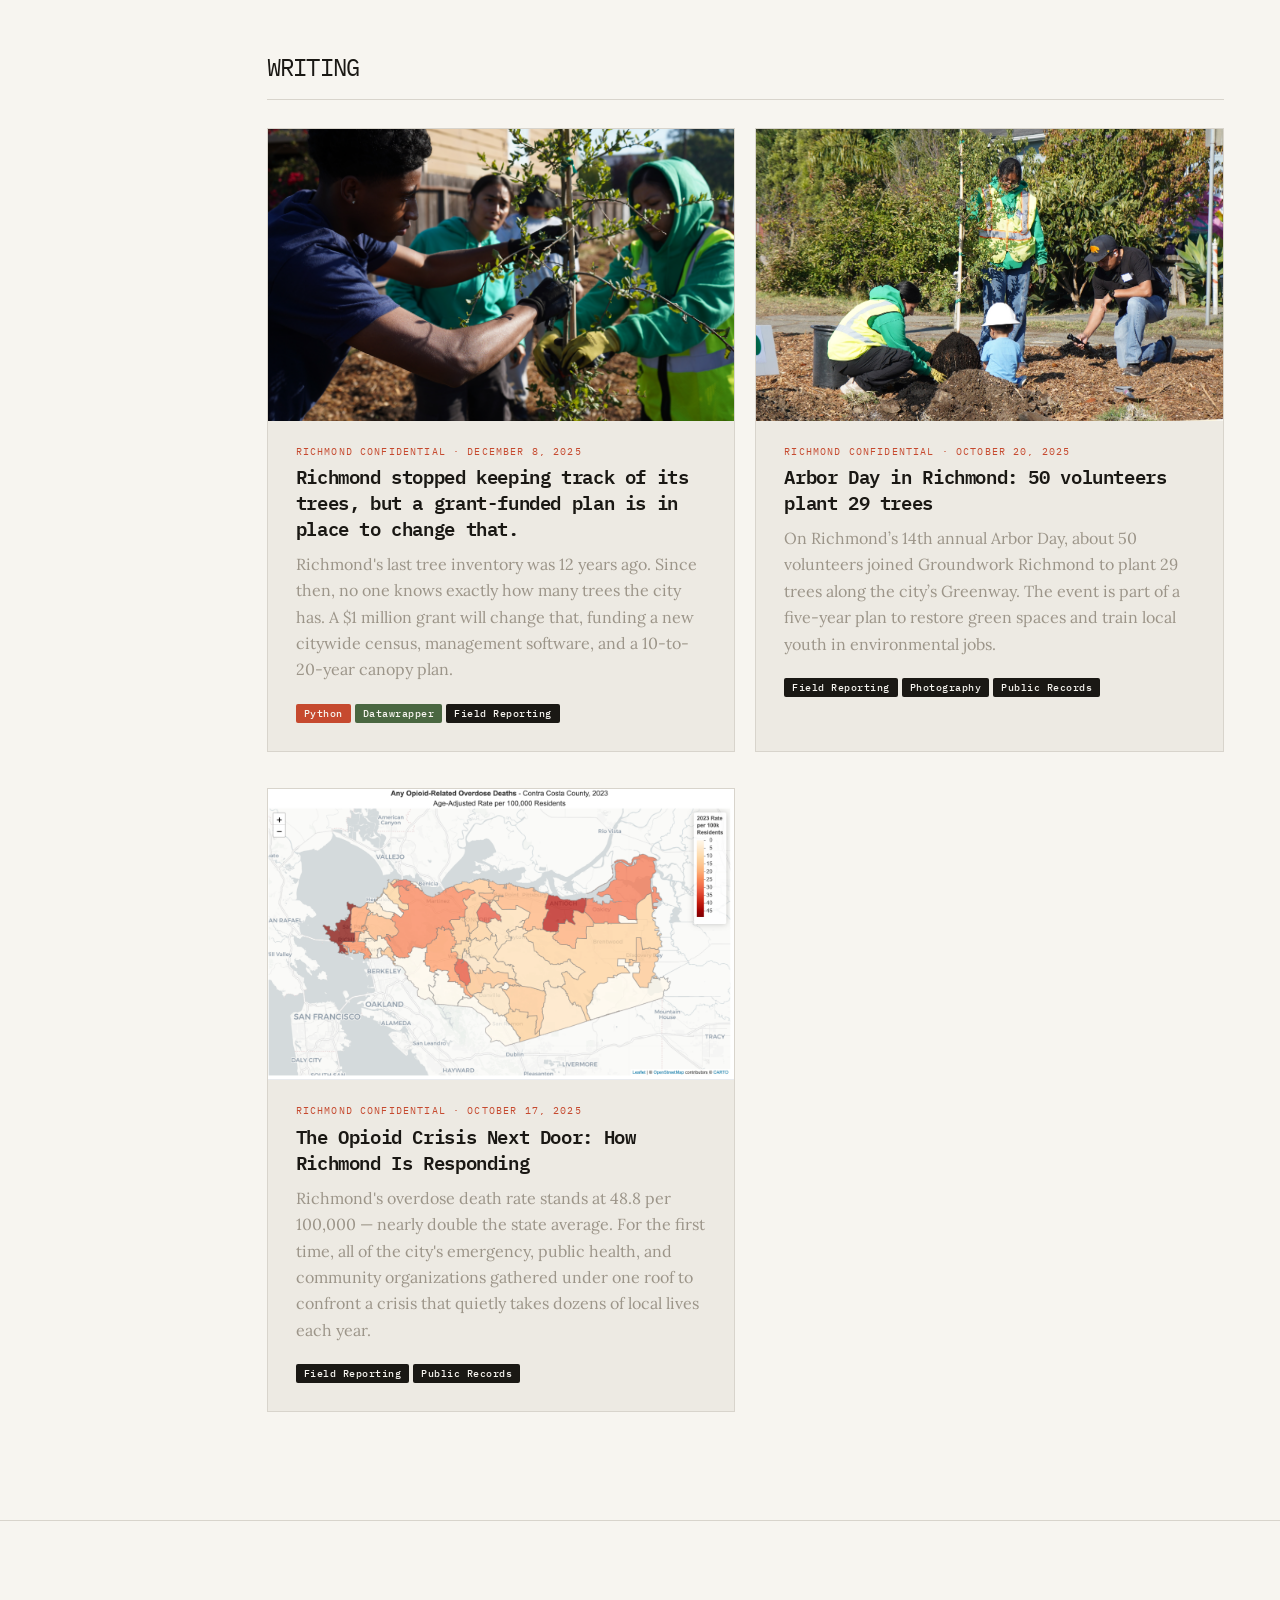
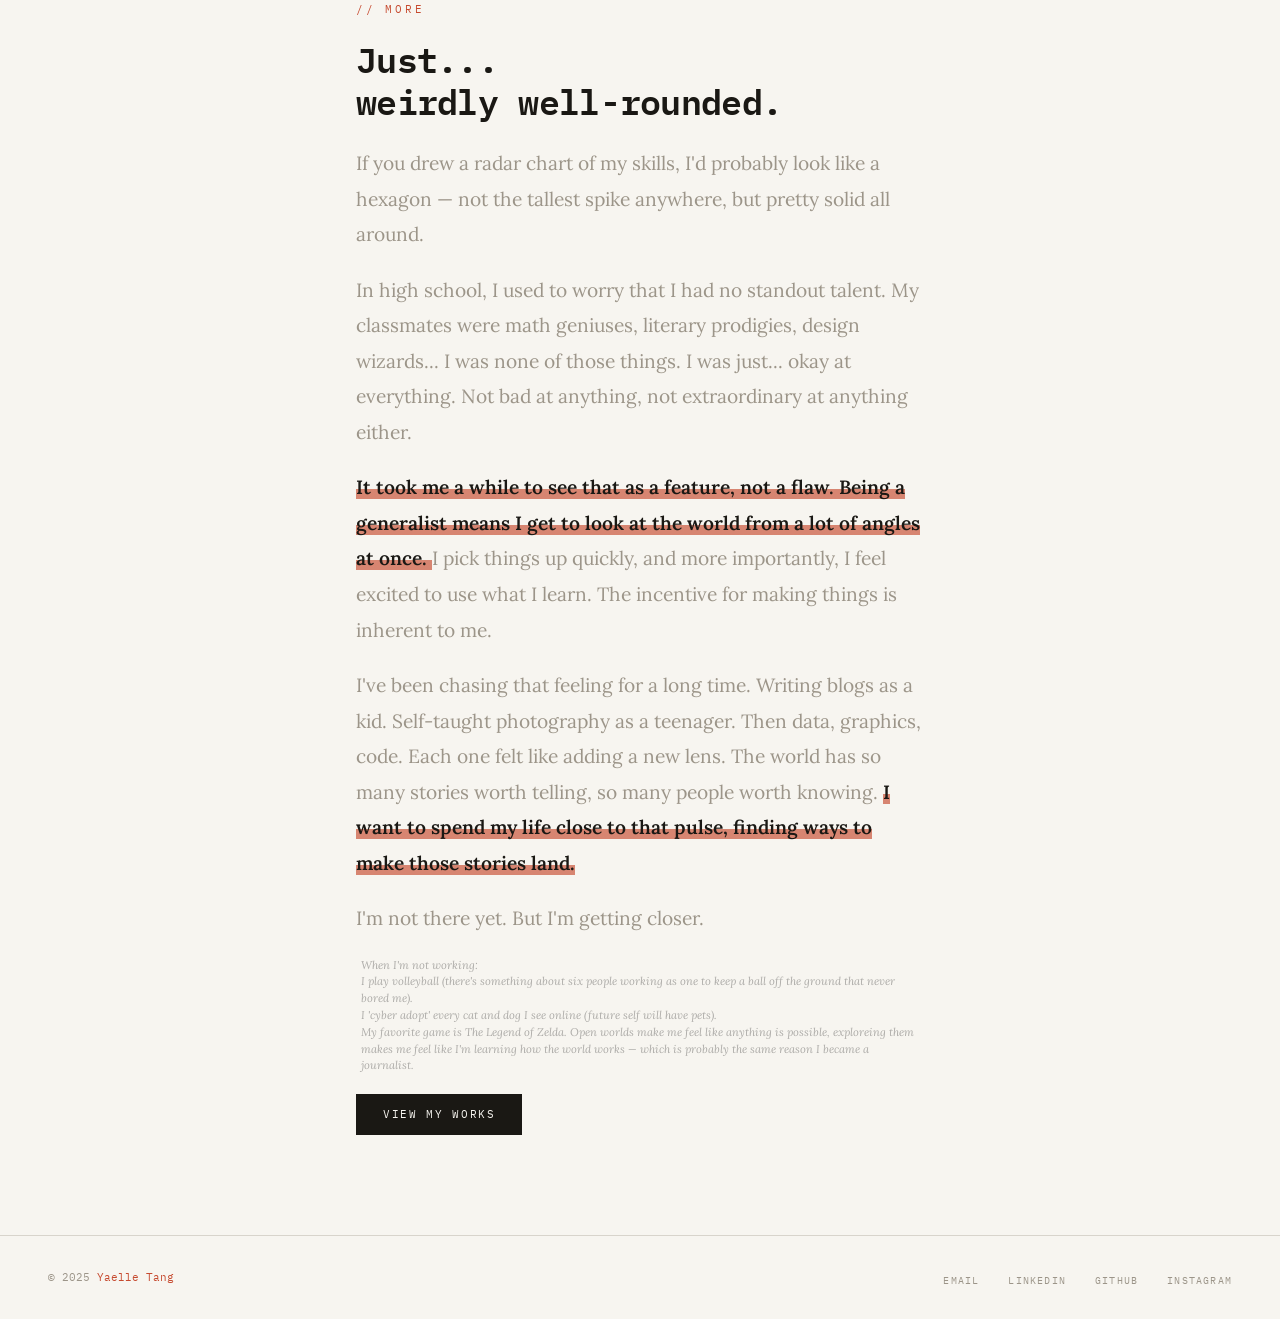
==== commit e7f0a2b5: "June Update" ====
--- a/index.html
+++ b/index.html
@@ -4,7 +4,7 @@
 <head>
   <meta charset="UTF-8">
   <meta name="viewport" content="width=device-width, initial-scale=1.0">
-  <title>Yueyang Tang</title>
+  <title>Yaelle Tang</title>
 
   <!-- Bootstrap 5 -->
   <link href="https://cdn.jsdelivr.net/npm/bootstrap@5.3.3/dist/css/bootstrap.min.css" rel="stylesheet">
@@ -22,14 +22,14 @@
   ═══════════════════════════════════════ -->
   <nav class="navbar navbar-expand-lg fixed-top" id="mainNav">
     <div class="container-fluid px-5">
-      <a class="navbar-brand" href="#"> <span>Yueyang </span>Tang</a>
+      <a class="navbar-brand" href="#"> <span>Yaelle </span>Tang</a>
       <div class="d-flex gap-1 align-items-center">
         <a class="nav-link" href="#scrolly">Scrollytelling</a>
         <a class="nav-link" href="#dataviz">Data Viz</a>
         <a class="nav-link" href="#analysis">Data Analysis</a>
         <a class="nav-link" href="#writing">Writing</a>
         <a class="nav-link hi" href="#about">More</a>
-        <a class="nav-link hi" href="Yueyang_Resume.pdf" target="_blank">Resume↗</a>
+        <a class="nav-link hi" href="YaelleTang_Resume_2026.pdf" target="_blank">Resume↗</a>
       </div>
     </div>
   </nav>
@@ -43,7 +43,7 @@
 
         <!-- left -->
         <div class="col-lg-7">
-          <div class="hero-eyebrow">Data Journalist · Bay Area</div>
+          <!-- <div class="hero-eyebrow">Data Journalist · Bay Area</div> -->
           <h1 class="hero-title">
             Uncovering systems<br>through <em>data, code & graphics.</em>
           </h1>
@@ -51,6 +51,7 @@
             <span>Bilingual data journalist specializing in investigations at the intersection of public health, urban
               equity,
               and social systems.</span> <br><br>
+            This summer, I am interning at the Philadelphia Inquirer as a DJNF Data Journalism Fellow.
             Currently studying at UC Berkeley, pursuing Master degree in
             <a href="https://journalism.berkeley.edu/person/yueyang_tang/ " target="_blank">Journalism</a> and a Data
             Science
@@ -66,13 +67,7 @@
             national awards.
           </p>
           <div class="hero-actions d-flex align-items-center gap-4">
-            <a href="Yueyang_Resume.pdf" class="btn-primary-custom" target="_blank">Download Resume</a>
-            <a href="" class="btn-ghost">
-              Keep in touch
-              <svg width="16" height="12" viewBox="0 0 16 12" fill="none">
-                <path d="M10 1L15 6L10 11M1 6H15" stroke="currentColor" stroke-width="1.5" stroke-linecap="round" />
-              </svg>
-            </a>
+            <a href="YaelleTang_Resume_2026.pdf" class="btn-primary-custom" target="_blank">Download Resume</a>
           </div>
         </div>
 
@@ -80,7 +75,7 @@
         <div
           class="col-lg-3 mt-lg-0 d-flex ms-lg-5 col-10 mt-5 mb-lg-0 mb-5 flex-column justify-content-center align-items-center hero-photo-col-wrap">
           <div class="hero-photo-wrap">
-            <img src="img/myphoto.JPG" alt="Yueyang Tang" class="hero-photo">
+            <img src="img/myphoto.JPG" alt="Yaelle Tang" class="hero-photo">
             <div class="hero-photo-frame"></div>
           </div>
           <div class="hero-socials">
@@ -149,6 +144,31 @@
                 <span class="block-title">Scrollytelling</span>
                 <!-- <span class="block-count">2 projects</span> -->
               </div>
+
+              <!-- ══════AI══════════ -->
+              <a class="project-card" href="https://yaelle-tang.github.io/Ai_Anxiety/" target="_blank">
+                <div class="card-img-col">
+                  <img src="img/cover-ai_anxiety.gif" alt="AI Anxiety">
+                </div>
+                <div class="card-body-custom">
+                  <div class="card-title-custom">China AI Gold Rush, everyone wants to get on the table.<br>But... At
+                    what
+                    costs?</div>
+                  <div class="card-desc">When OpenClaw — an open-source AI agent that autonomously controls your
+                    computer — went viral in China, it reached 40,000 GitHub stars in 63 days. This story explores what
+                    drives millions to hand over deep access to their machines before anyone has built a safety net: not
+                    excitement, but the fear of being left behind. <br><br>I interviewed users across China, analyzed
+                    GitHub star data and OpenRouter token logs, and designed an interactive webpage with illustrations.
+                  </div>
+                  <div class="mb-2">
+                    <span class="tag tag-red">HTML/CSS/JS</span>
+                    <span class="tag tag-red">D3.js</span>
+                    <span class="tag tag-red">Github</span>
+                    <span class="tag tag-dark">Procreate</span>
+                  </div>
+                  <div class="card-meta">July 2024 · Web design · Data scraping · Data Viz · Data Analysis</div>
+                </div>
+              </a>
 
               <!-- ══════规培生══════════ -->
               <a class="project-card" href="https://medicalresidency.github.io/datanews-English/" target="_blank">
@@ -531,7 +551,7 @@
   ═══════════════════════════════════════ -->
   <footer class="site-footer">
     <div class="container-fluid px-5 d-flex justify-content-between align-items-center">
-      <div class="footer-copy">© 2025 <span>Yueyang Tang</span></div>
+      <div class="footer-copy">© 2025 <span>Yaelle Tang</span></div>
       <div>
         <a class="footer-link" href="mailto:yueyang_tang@berkeley.edu">Email</a>
         <a class="footer-link" href="https://www.linkedin.com/in/yaelle-yueyang-tang" target="_blank">LinkedIn</a>
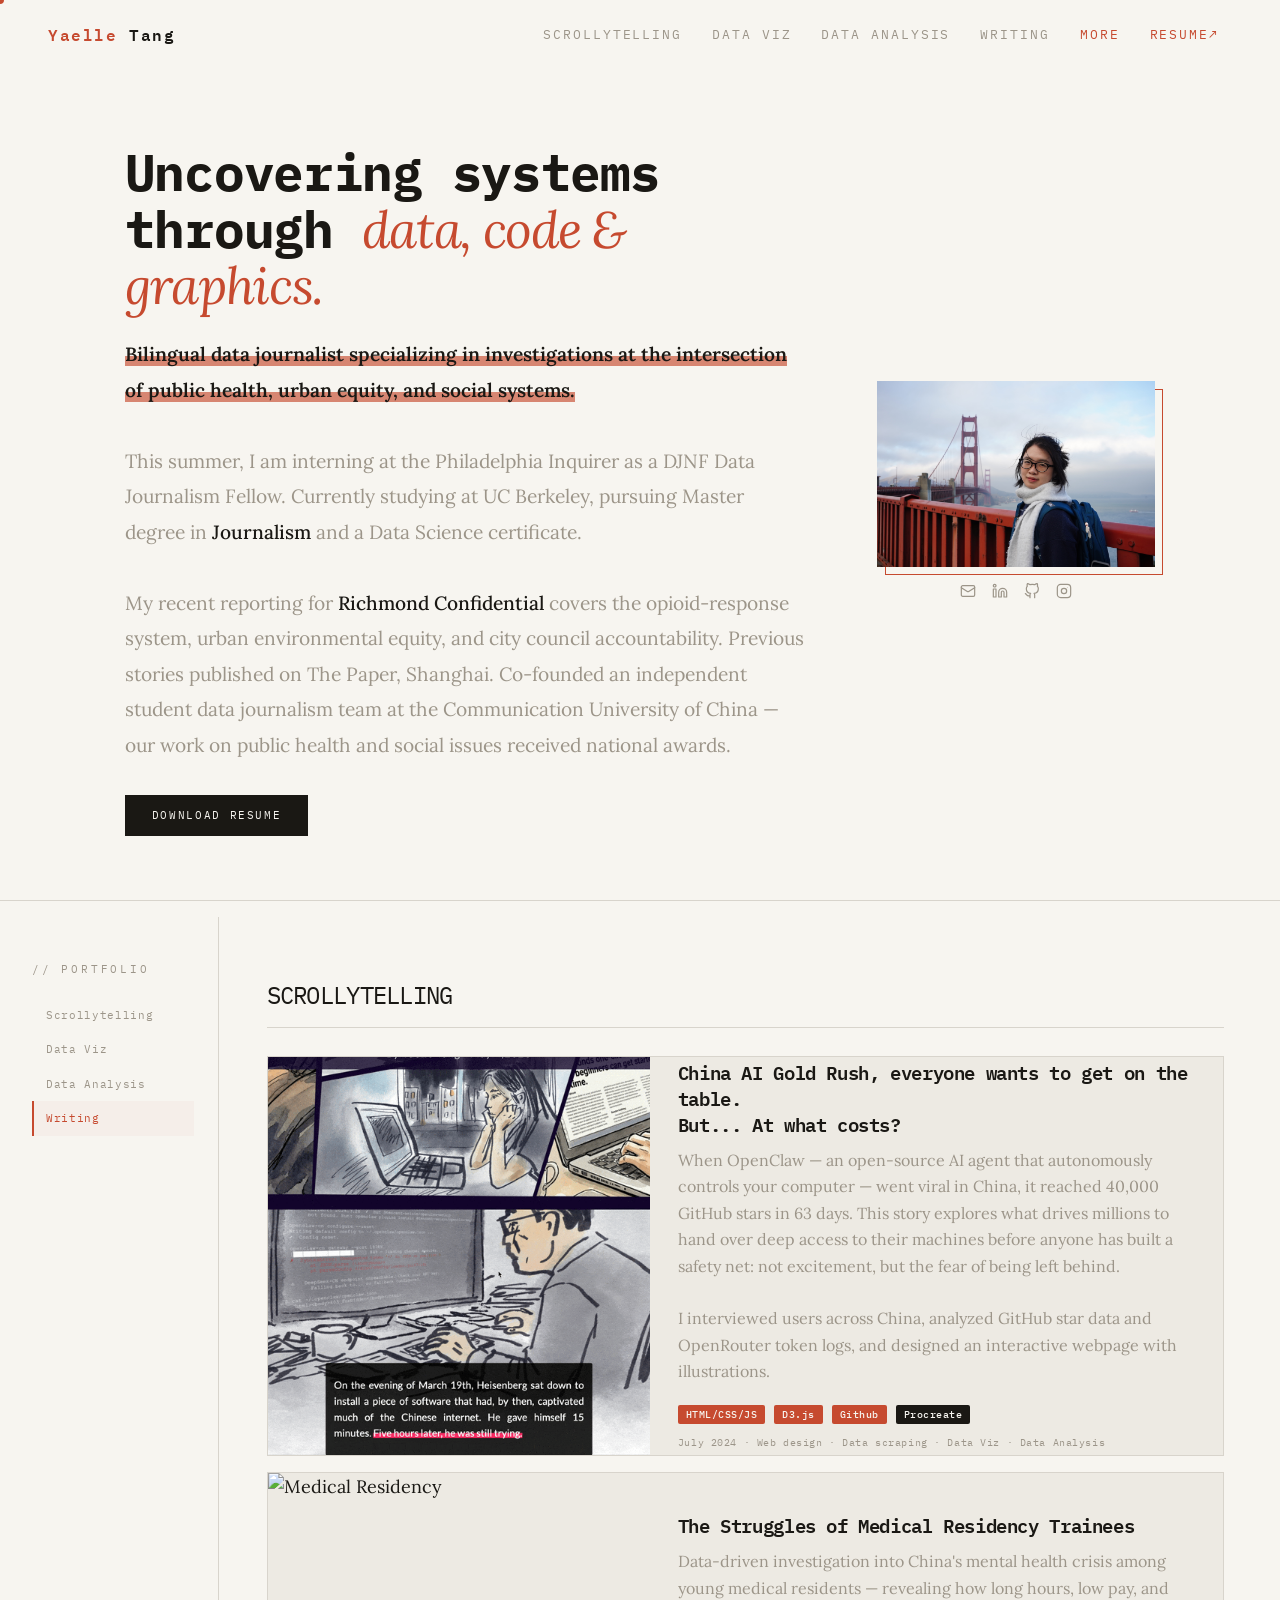
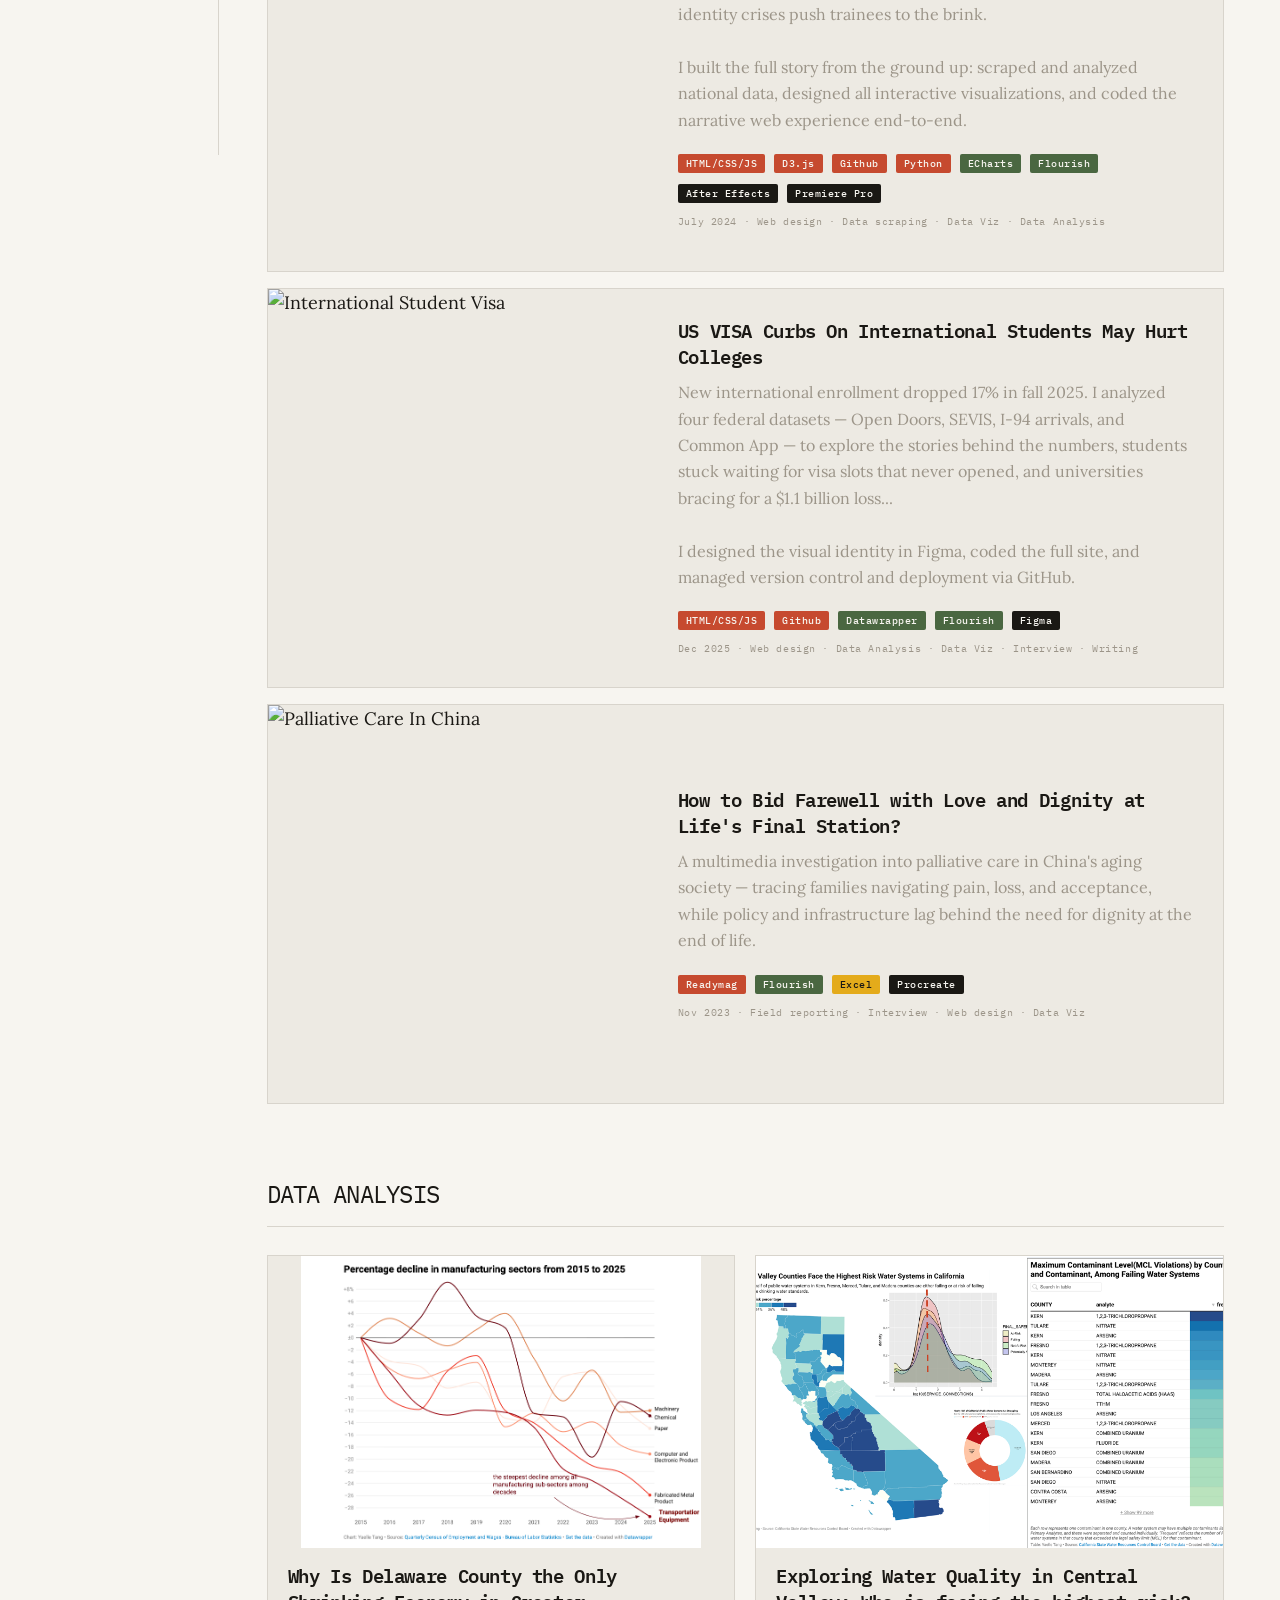
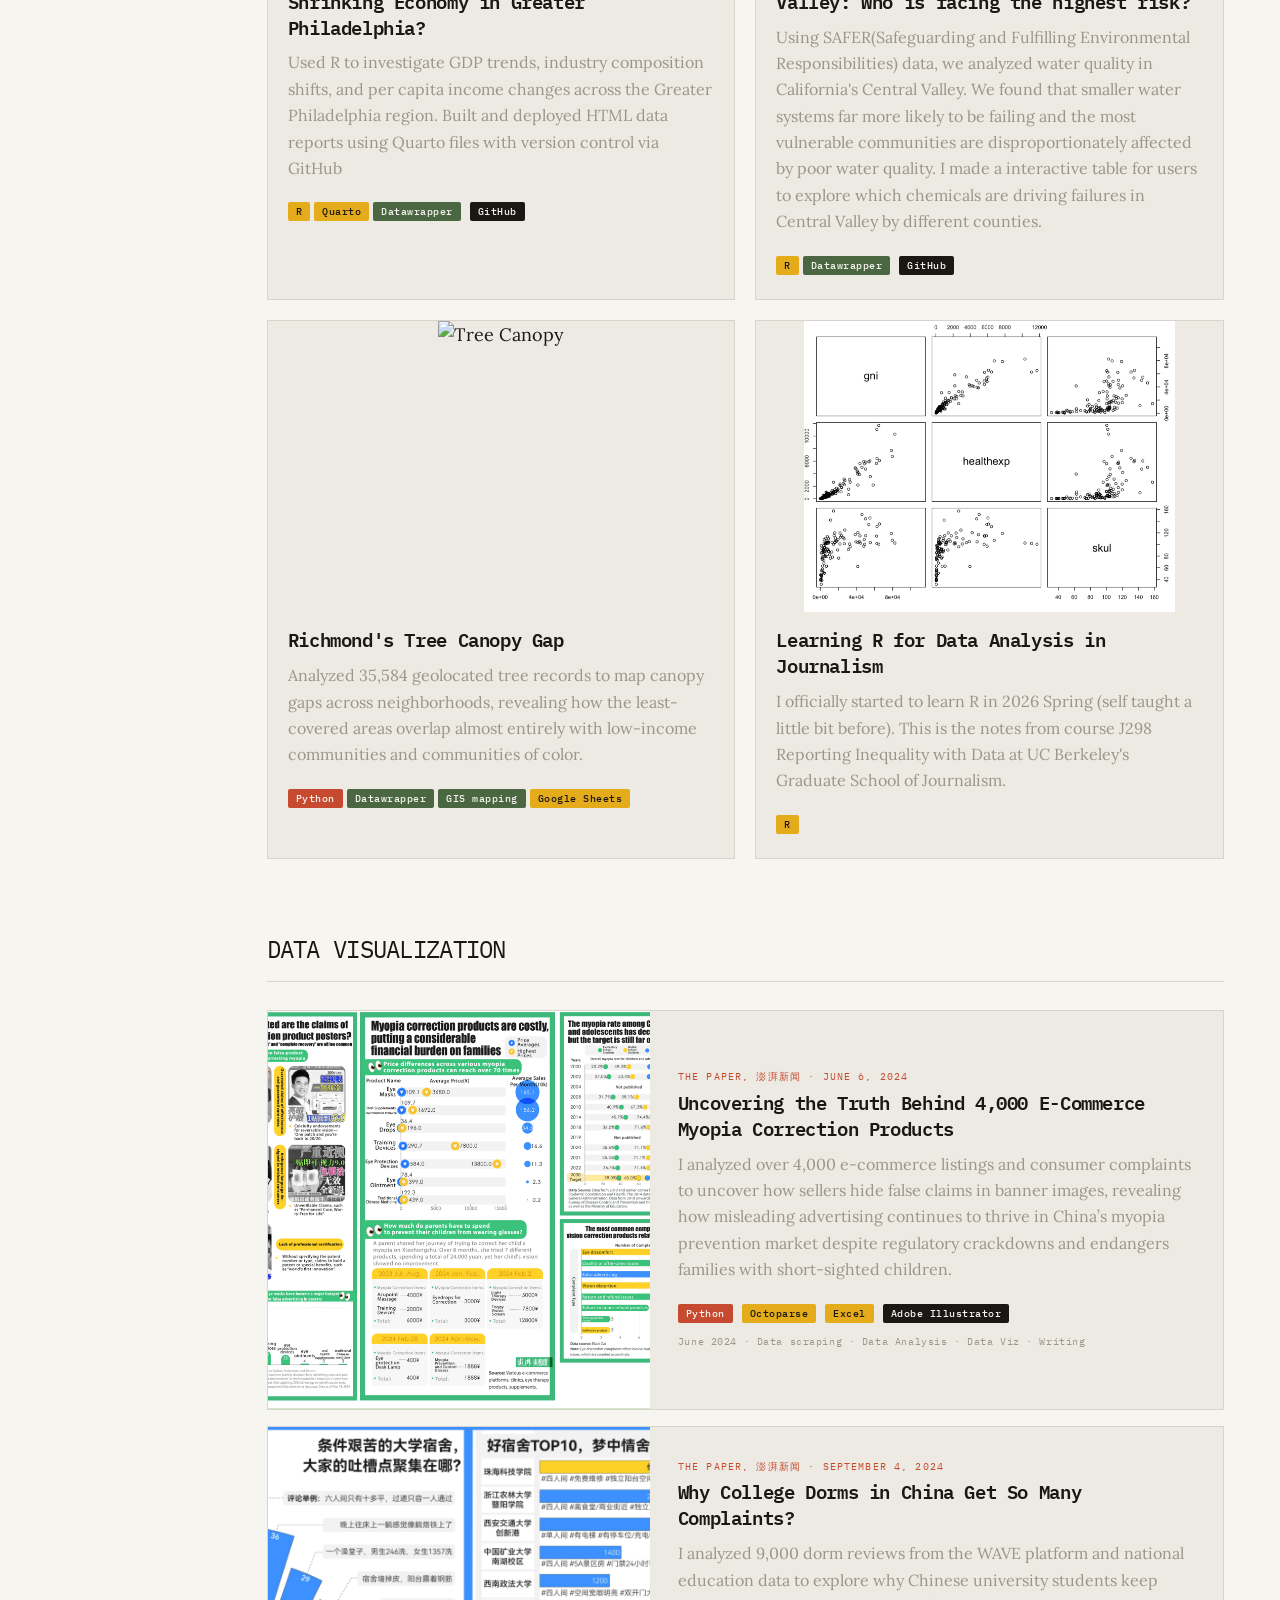
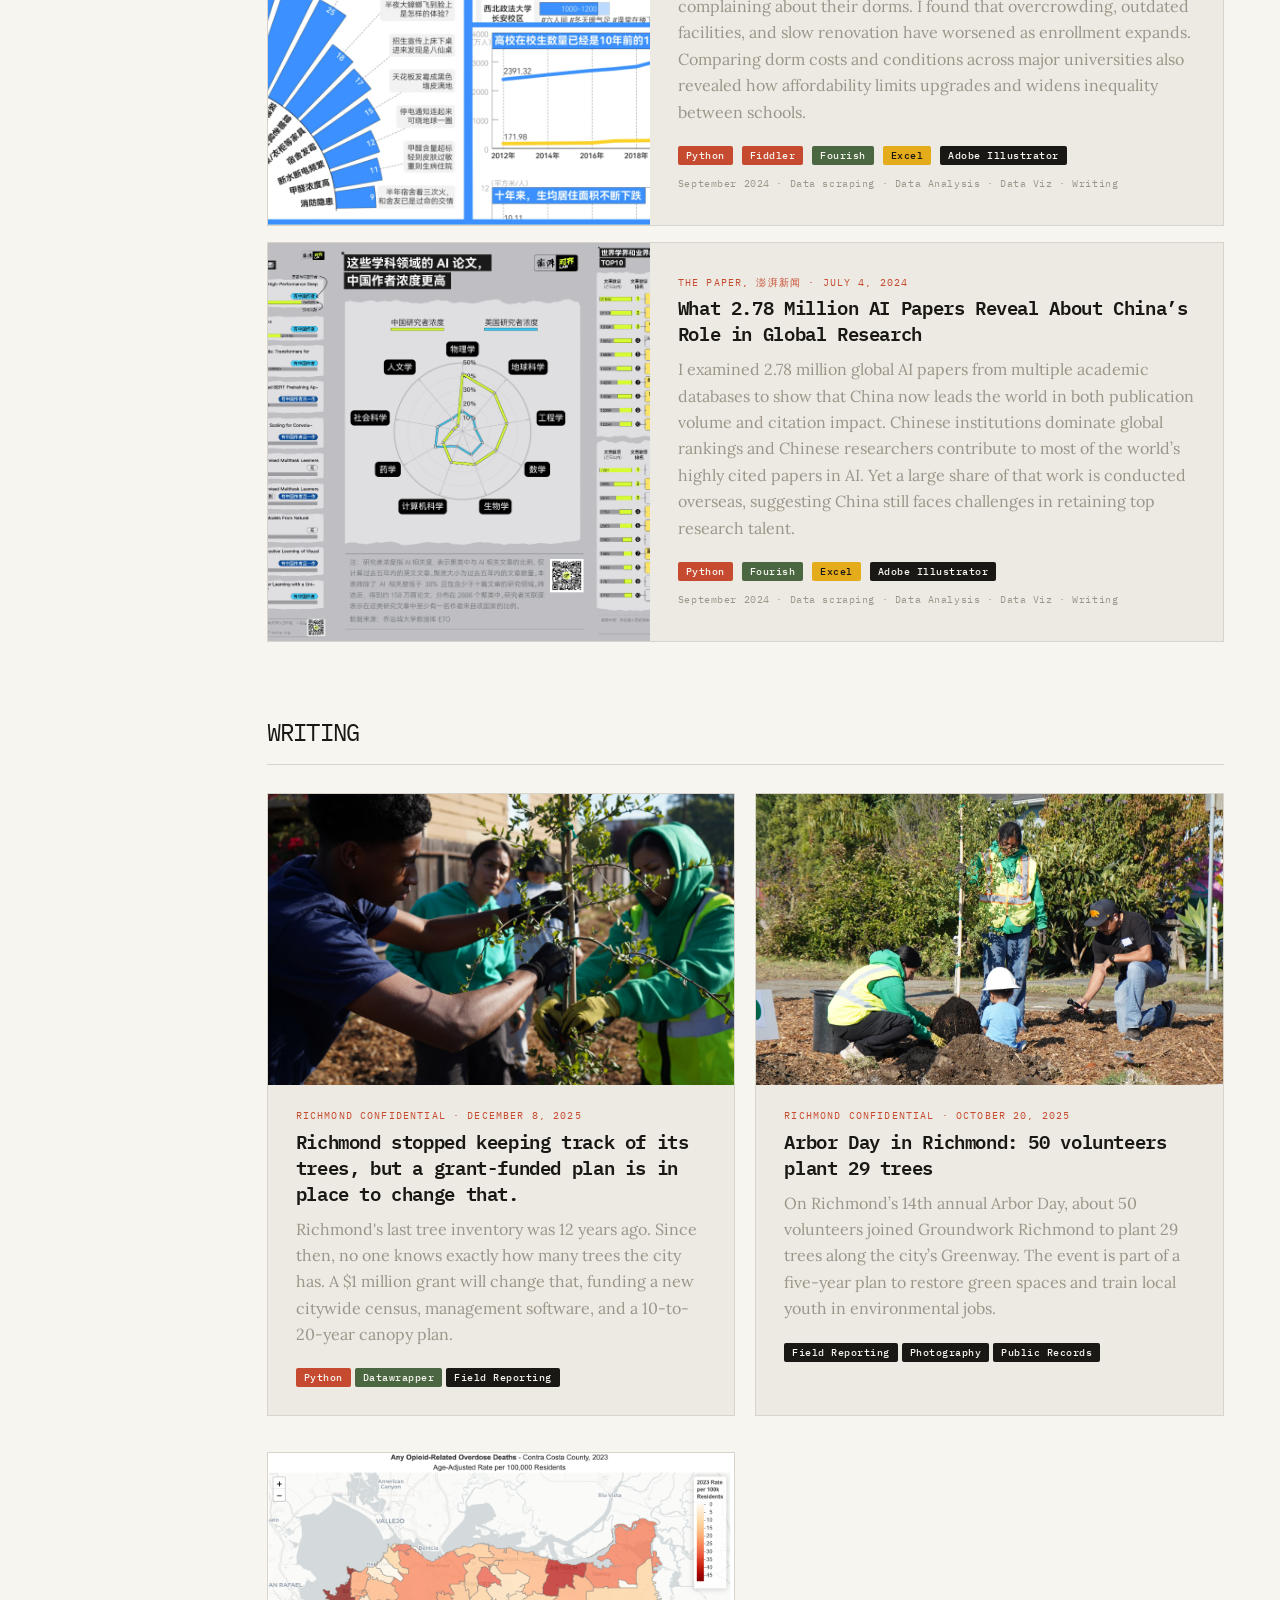
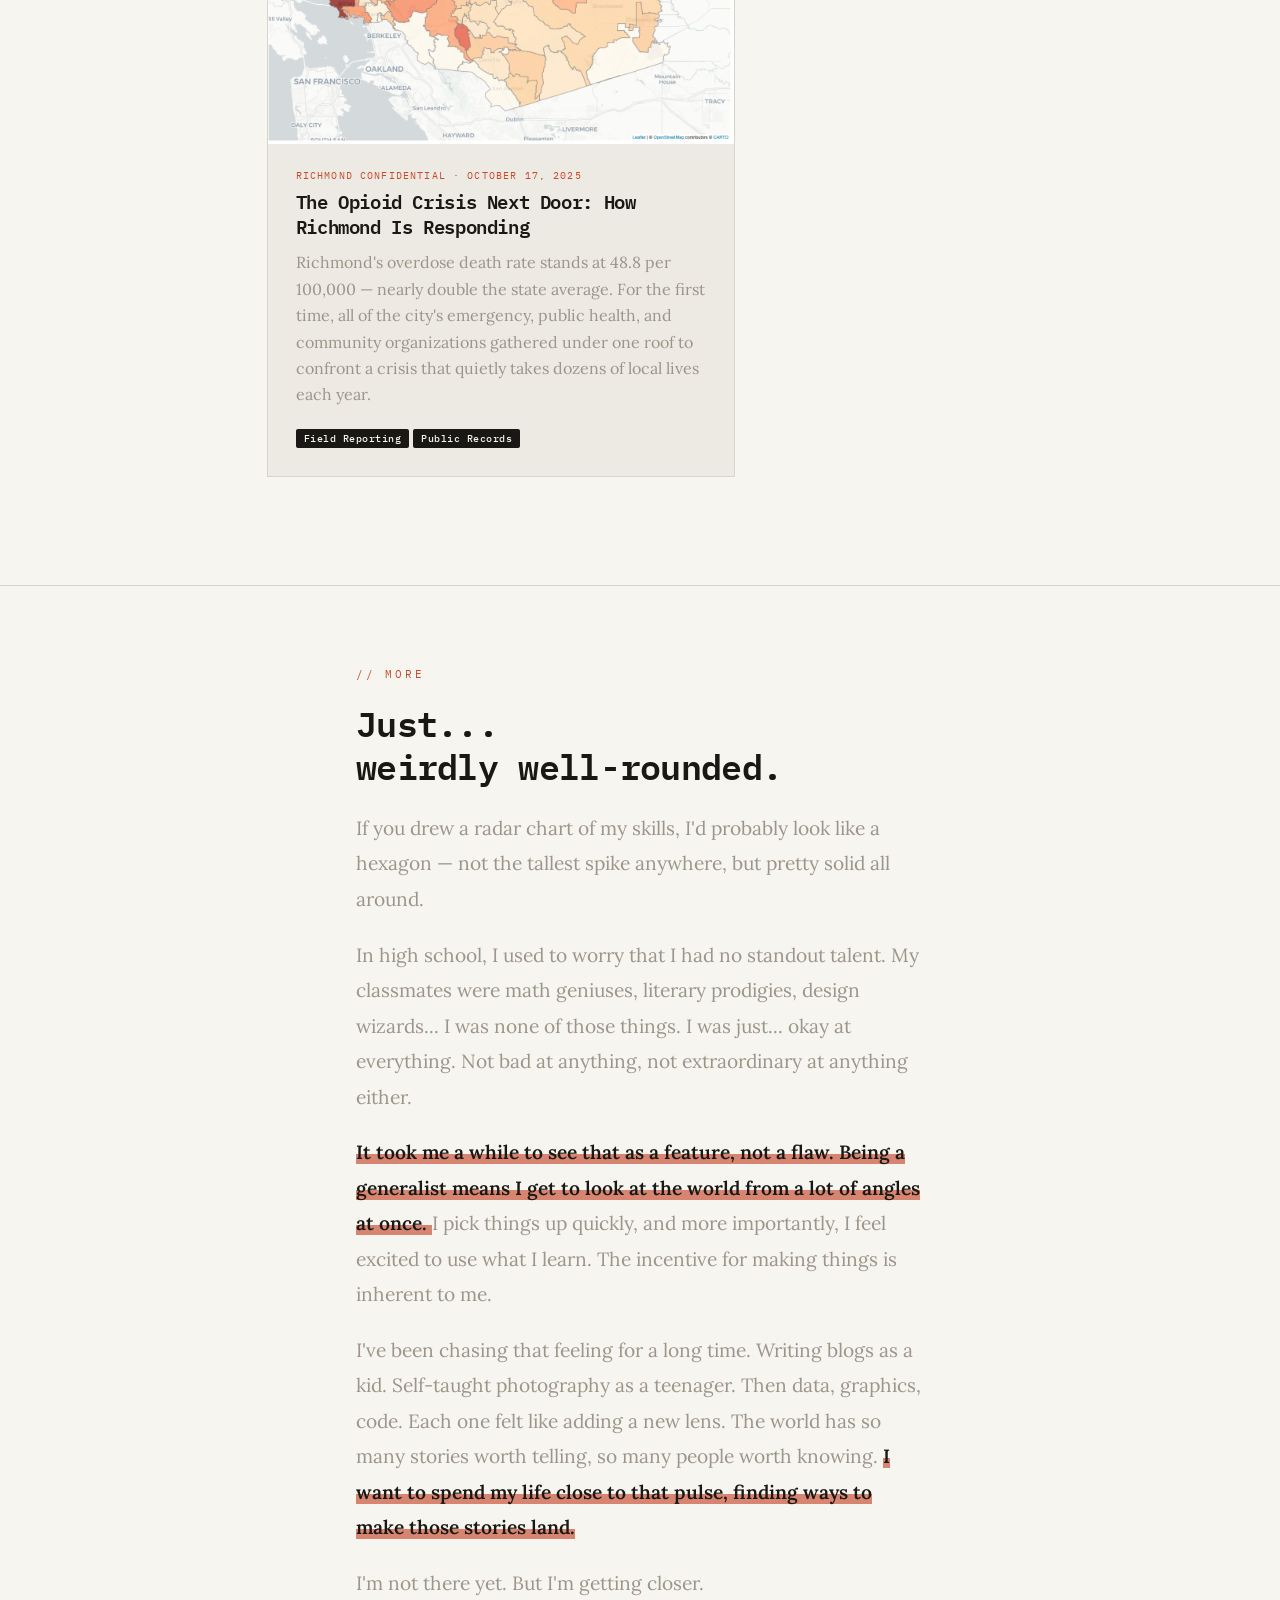
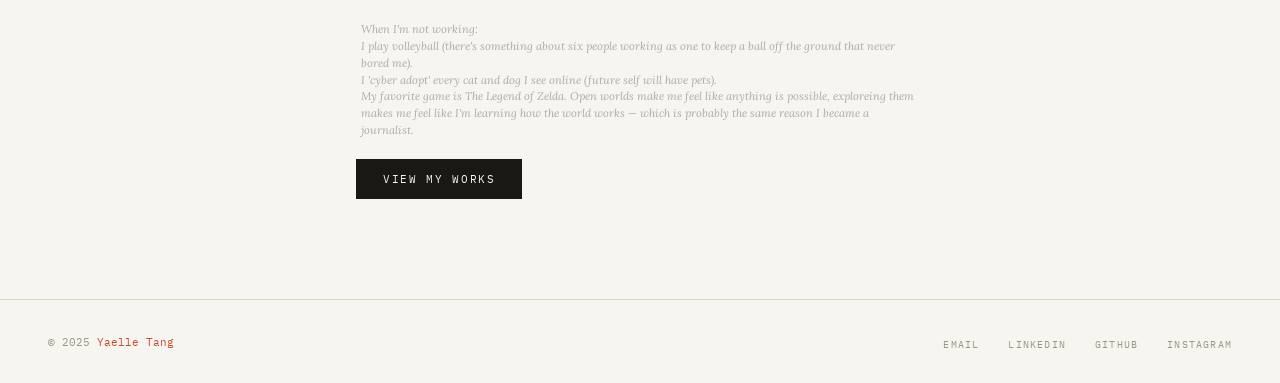
==== commit dffa5856: "Update data analysis" ====
--- a/index.html
+++ b/index.html
@@ -245,6 +245,106 @@
               </a>
             </div>
 
+            <!-- ── DATA ANALYSIS ── -->
+            <div class="work-block" id="analysis">
+              <div class="block-header">
+                <span class="block-title">Data Analysis</span>
+                <!-- <span class="block-count">2 projects</span> -->
+              </div>
+              <div class="analysis-grid">
+                <!-- ══════GDP analysis═════════ -->
+                <a class="analysis-card" href="https://djnf-data-2026.github.io/yaelle-tang/" target="_blank">
+                  <div class="analysis-card-img">
+                    <img src="img/cover-delaware-GDP.png" alt="Delaware County GDP">
+                  </div>
+                  <div class="analysis-card-body">
+                    <div class="card-title-custom">Why Is Delaware County the Only Shrinking Economy in Greater
+                      Philadelphia?</div>
+                    <div class="card-desc">Used R to investigate GDP trends, industry composition shifts, and per capita
+                      income changes across the Greater Philadelphia region. Built and deployed HTML data reports using
+                      Quarto files with version control via GitHub
+                    </div>
+                    <div>
+                      <span class="tag tag-yellow">R</span><span class="tag tag-yellow">Quarto</span><span
+                        class="tag tag-green">Datawrapper</span>
+                      <span class="tag tag-dark">GitHub</span>
+                    </div>
+                  </div>
+                </a>
+                <!-- ══════GDP analysis═════════ -->
+                <a class="analysis-card" href="https://yaelle-tang.github.io/california-water-quality/" target="_blank">
+                  <div class="analysis-card-img">
+                    <img src="img/cover-water-quality.png" alt="Central Valley Water Quality">
+                  </div>
+                  <div class="analysis-card-body">
+                    <div class="card-title-custom">Exploring Water Quality in Central Valley: Who is facing the highest
+                      risk?
+                    </div>
+                    <div class="card-desc">
+                      Using SAFER(Safeguarding and Fulfilling Environmental Responsibilities) data, we analyzed water
+                      quality in California's Central Valley. We found that smaller water systems far more likely to be
+                      failing and the most vulnerable communities are
+                      disproportionately affected by poor water quality. I made a interactive table for users to explore
+                      which chemicals are driving failures in Central Valley by different counties.
+                    </div>
+                    <div>
+                      <span class="tag tag-yellow">R</span><span class="tag tag-green">Datawrapper</span>
+                      <span class="tag tag-dark">GitHub</span>
+                    </div>
+                  </div>
+                </a>
+                <!-- ══════Trees analysis═════════ -->
+                <a class="analysis-card" href="projects/trees.html" target="_blank">
+                  <div class="analysis-card-img">
+                    <img src="img/cover-analysis-tree.gif" alt="Tree Canopy">
+                  </div>
+                  <div class="analysis-card-body">
+                    <div class="card-title-custom">Richmond's Tree Canopy Gap</div>
+                    <div class="card-desc">Analyzed 35,584 geolocated tree records to map canopy gaps across
+                      neighborhoods, revealing how the least-covered areas overlap almost entirely with low-income
+                      communities and communities of color.</div>
+                    <div>
+                      <span class="tag tag-red"> Python</span><span class="tag tag-green">Datawrapper</span><span
+                        class="tag tag-green">GIS mapping</span><span class="tag tag-yellow">Google Sheets</span>
+                    </div>
+                  </div>
+                </a>
+                <!-- ══════R notes═════════ -->
+                <a class="analysis-card" href="projects/r-notes.html" target="_blank">
+                  <div class="analysis-card-img">
+                    <img src="img/cover-rnote.png" alt="R Notes">
+                  </div>
+                  <div class="analysis-card-body">
+                    <div class="card-title-custom">Learning R for
+                      Data Analysis in Journalism</div>
+                    <div class="card-desc">I officially started to learn R in 2026 Spring (self taught a little bit
+                      before). This is the notes from
+                      course J298 Reporting Inequality with Data at UC Berkeley's Graduate School of Journalism.</div>
+                    <div>
+                      <span class="tag tag-yellow">R</span>
+                    </div>
+                  </div>
+                </a>
+
+                <!-- <a class="analysis-card" href="projects/ai-papers.html" target="_blank">
+                  <div class="analysis-card-img">
+                    <img src="img/cover-arbor-day.JPG" alt="AI Papers">
+                  </div>
+                  <div class="analysis-card-body">
+                    <div class="card-title-custom">2.78 Million AI Papers</div>
+                    <div class="card-desc">China's outsized role in global AI research output.</div>
+                    <div>
+                      <span class="tag tag-red">Python</span>
+                      <span class="tag tag-outline">Flourish</span>
+                    </div>
+                  </div>
+                </a> -->
+
+              </div>
+
+
+            </div>
+
             <!-- ── DATA VISUALIZATION ── -->
             <div class="work-block" id="dataviz">
               <div class="block-header">
@@ -330,64 +430,7 @@
 
 
 
-            <!-- ── DATA ANALYSIS ── -->
-            <div class="work-block" id="analysis">
-              <div class="block-header">
-                <span class="block-title">Data Analysis</span>
-                <!-- <span class="block-count">2 projects</span> -->
-              </div>
-              <div class="analysis-grid">
-                <!-- ══════Trees analysis═════════ -->
-                <a class="analysis-card" href="projects/trees.html" target="_blank">
-                  <div class="analysis-card-img">
-                    <img src="img/cover-analysis-tree.gif" alt="Tree Canopy">
-                  </div>
-                  <div class="analysis-card-body">
-                    <div class="card-title-custom">Richmond's Tree Canopy Gap</div>
-                    <div class="card-desc">Analyzed 35,584 geolocated tree records to map canopy gaps across
-                      neighborhoods, revealing how the least-covered areas overlap almost entirely with low-income
-                      communities and communities of color.</div>
-                    <div>
-                      <span class="tag tag-red"> Python</span><span class="tag tag-green">Datawrapper</span><span
-                        class="tag tag-green">GIS mapping</span><span class="tag tag-yellow">Google Sheets</span>
-                    </div>
-                  </div>
-                </a>
-                <!-- ══════R notes═════════ -->
-                <a class="analysis-card" href="projects/r-notes.html" target="_blank">
-                  <div class="analysis-card-img">
-                    <img src="img/cover-rnote.png" alt="R Notes">
-                  </div>
-                  <div class="analysis-card-body">
-                    <div class="card-title-custom">Learning R for
-                      Data Analysis in Journalism</div>
-                    <div class="card-desc">I officially started to learn R in 2026 Spring (self taught a little bit
-                      before). This is the notes from
-                      course J298 Reporting Inequality with Data at UC Berkeley's Graduate School of Journalism.</div>
-                    <div>
-                      <span class="tag tag-yellow">R</span>
-                    </div>
-                  </div>
-                </a>
-
-                <!-- <a class="analysis-card" href="projects/ai-papers.html" target="_blank">
-                  <div class="analysis-card-img">
-                    <img src="img/cover-arbor-day.JPG" alt="AI Papers">
-                  </div>
-                  <div class="analysis-card-body">
-                    <div class="card-title-custom">2.78 Million AI Papers</div>
-                    <div class="card-desc">China's outsized role in global AI research output.</div>
-                    <div>
-                      <span class="tag tag-red">Python</span>
-                      <span class="tag tag-outline">Flourish</span>
-                    </div>
-                  </div>
-                </a> -->
-
-              </div>
-
-
-            </div>
+
 
             <!-- ── WRITING ── -->
             <div class="work-block" id="writing">
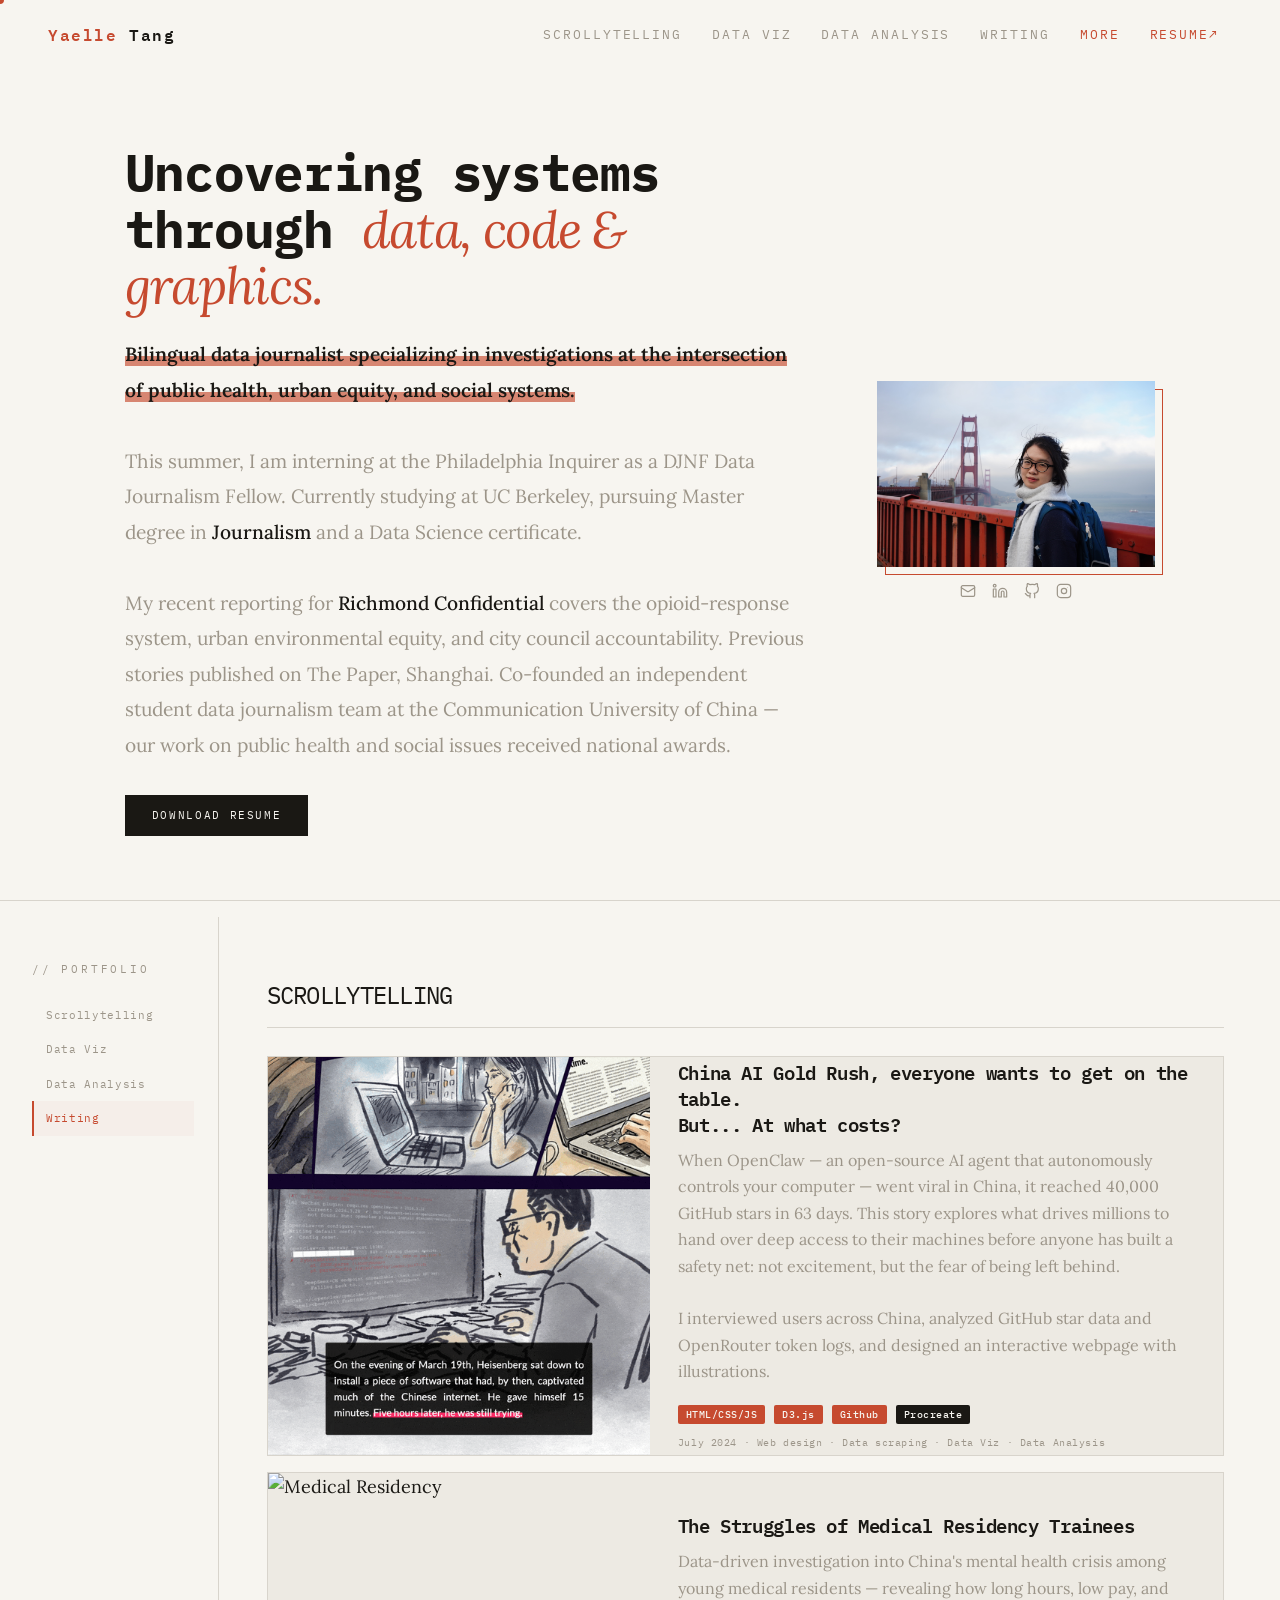
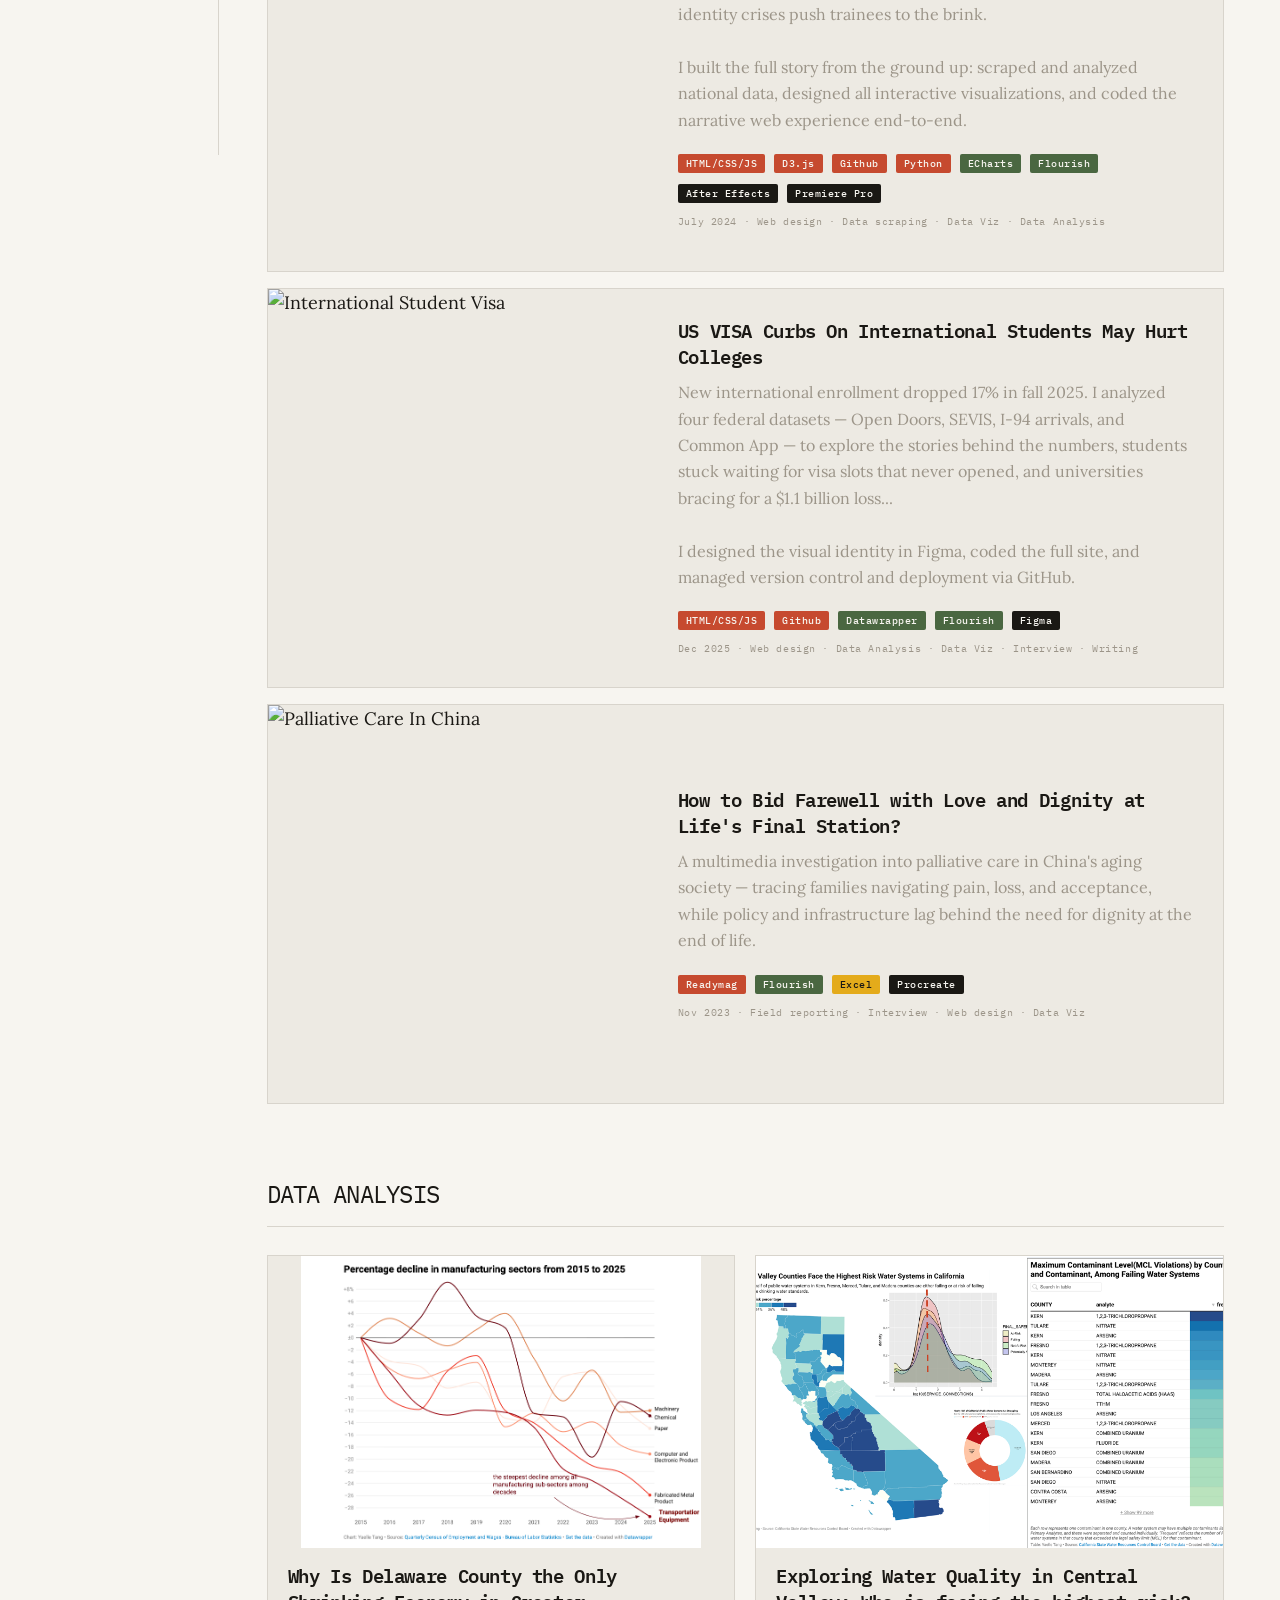
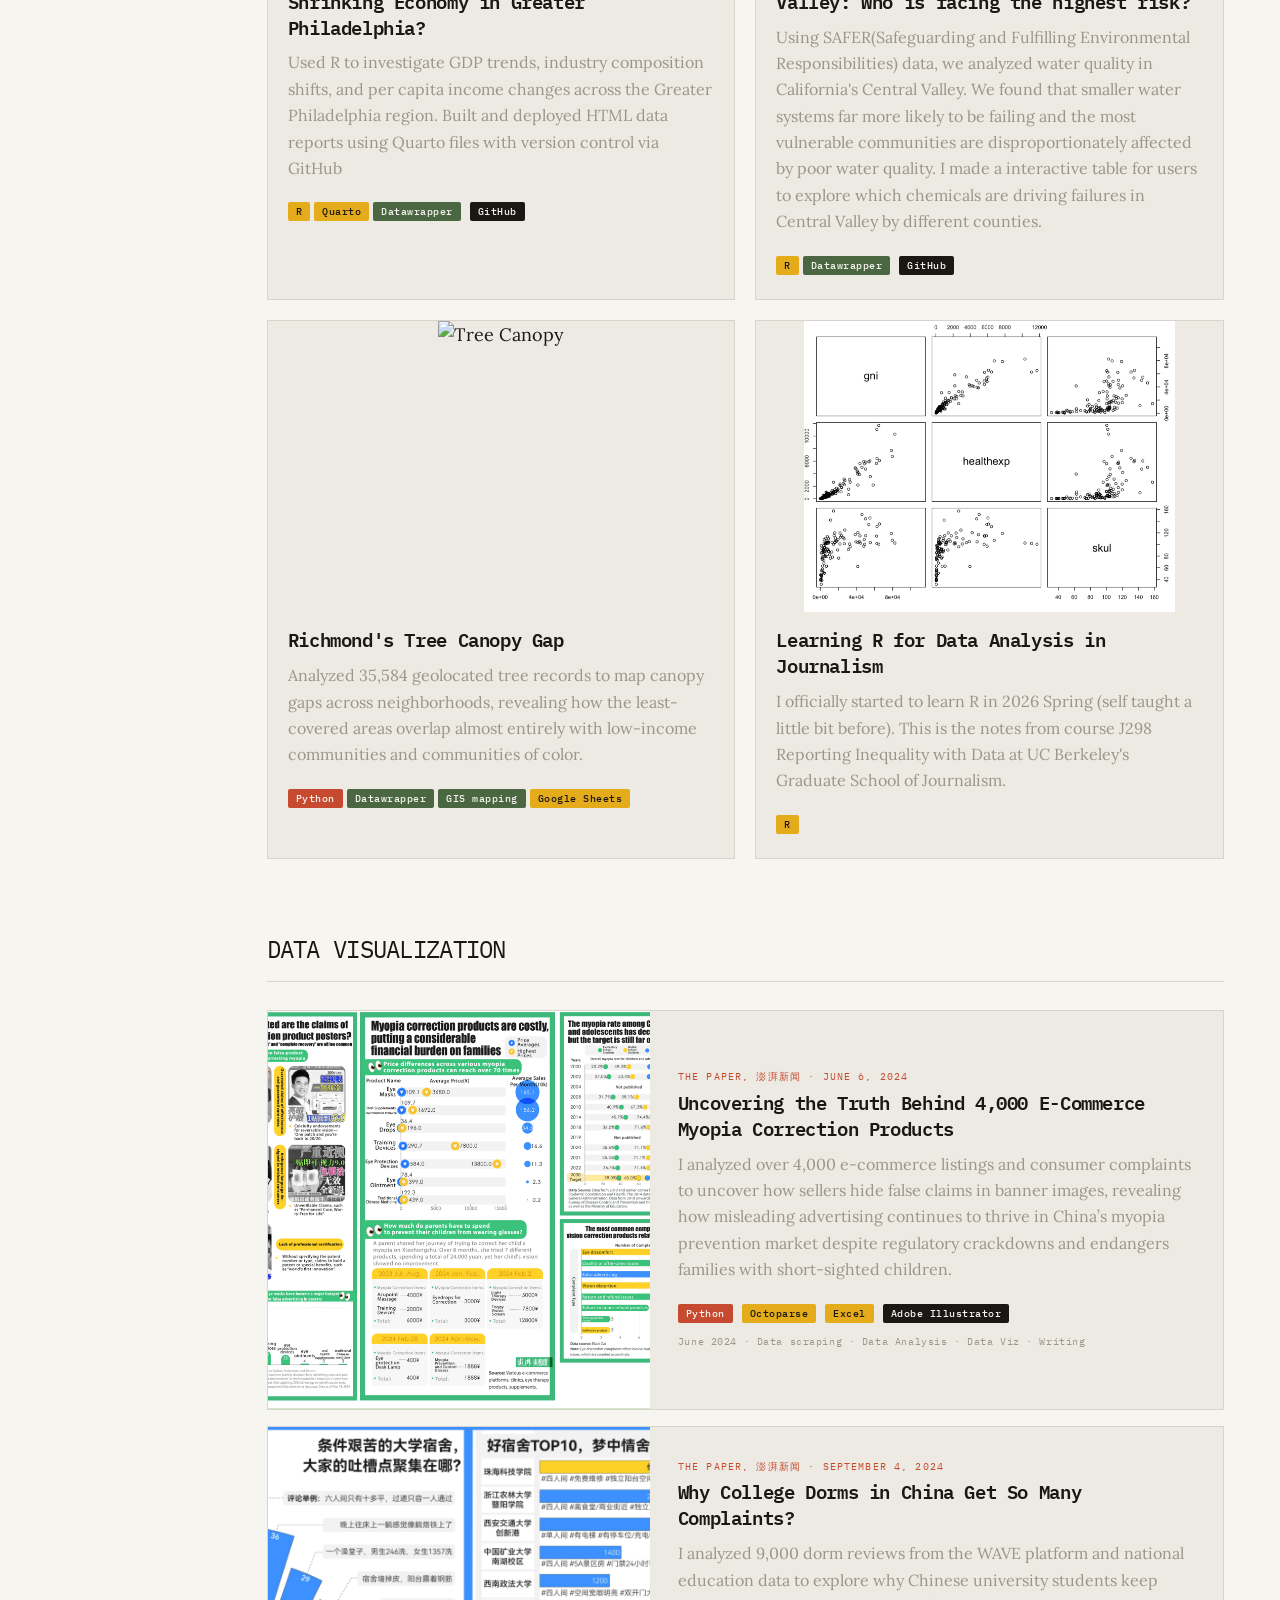
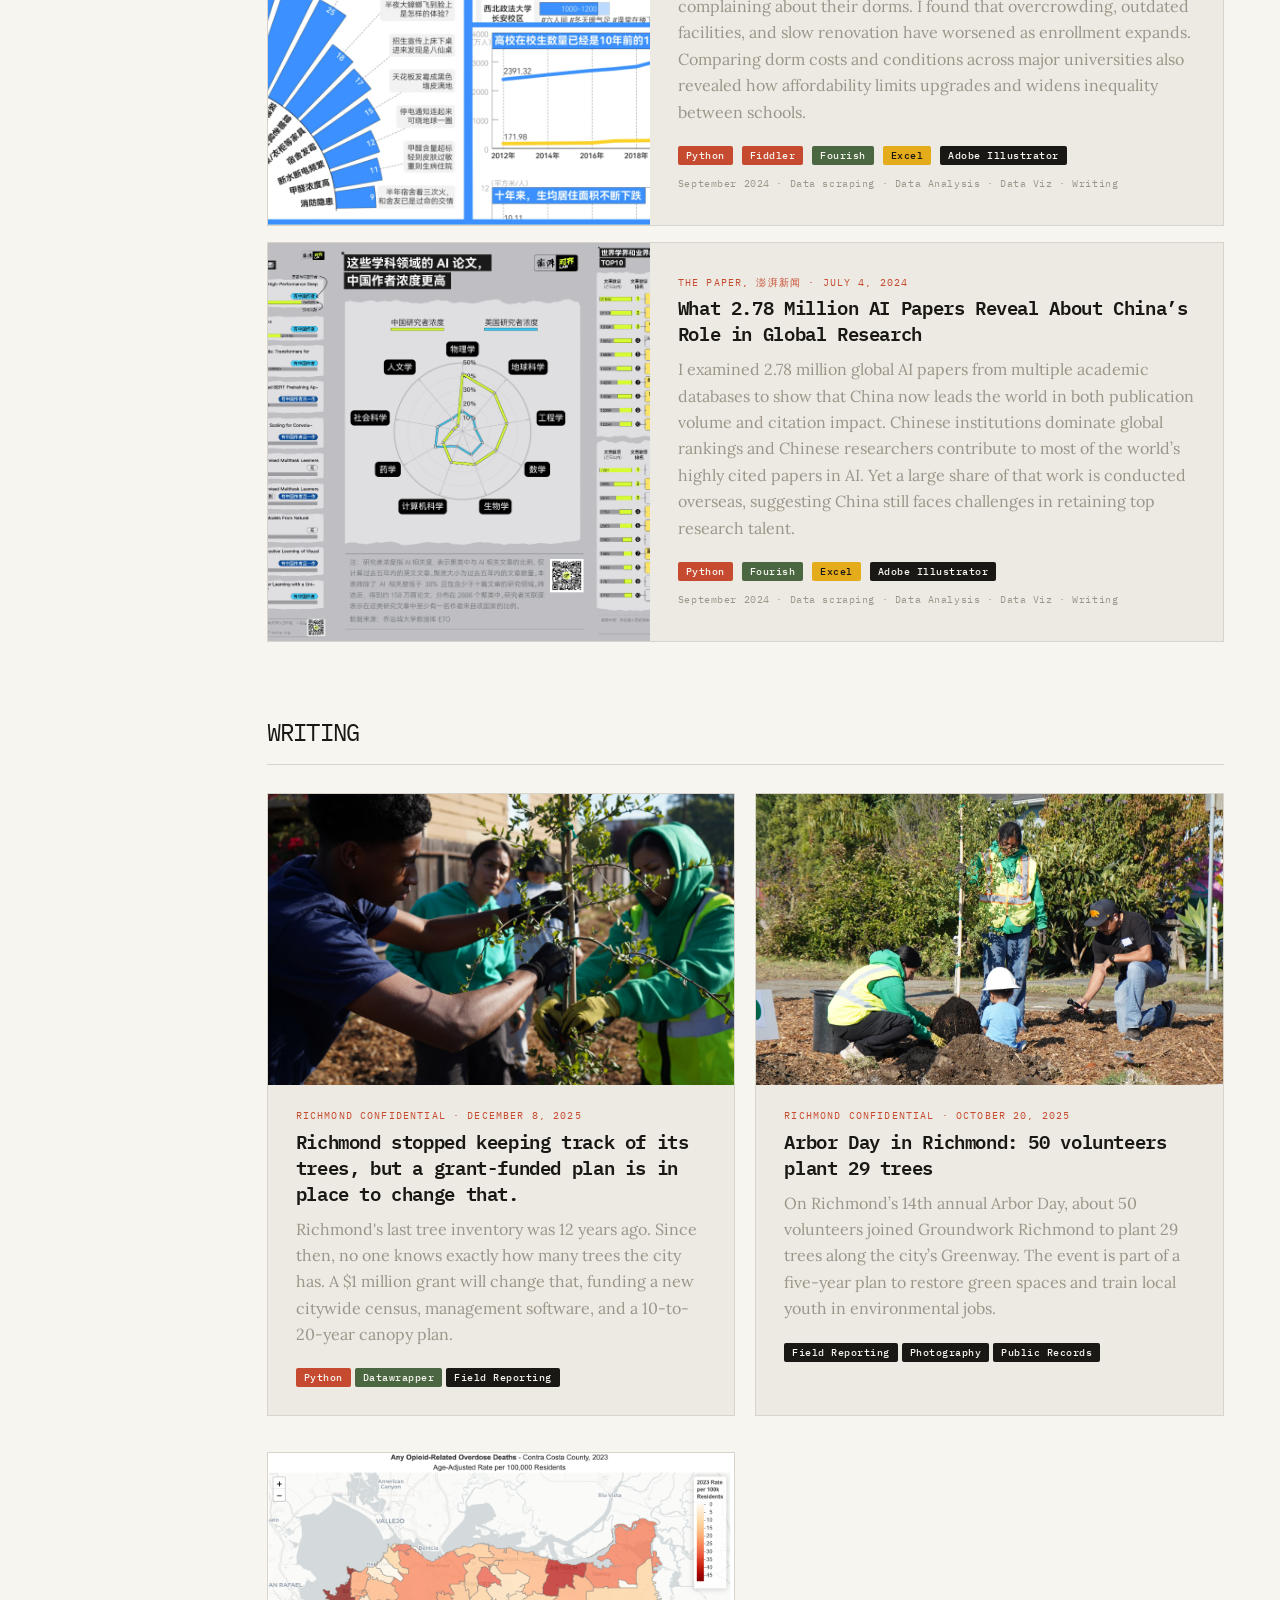
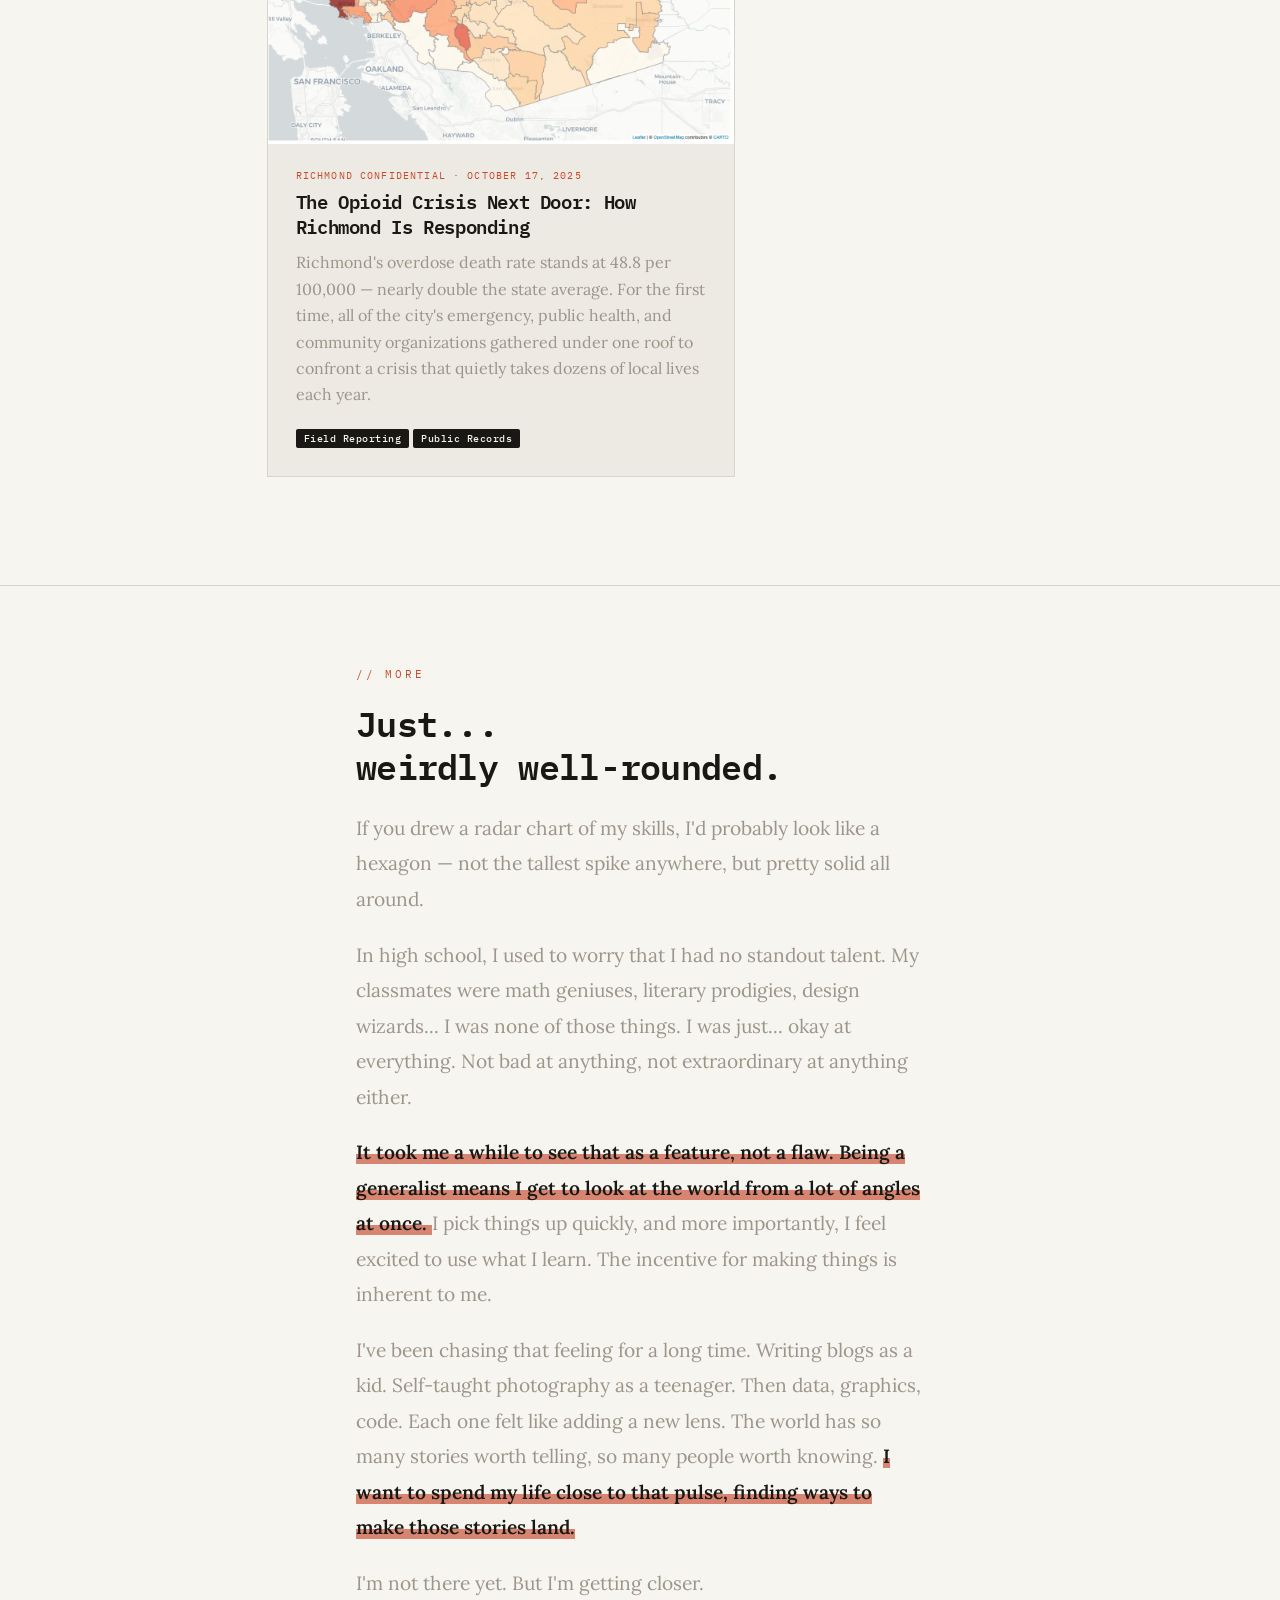
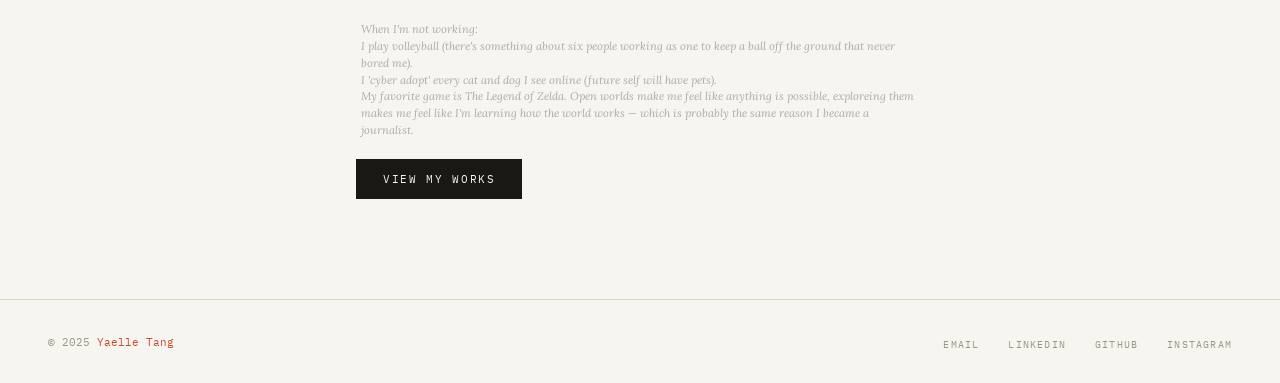
==== commit 53a55fd2: "link update" ====
--- a/index.html
+++ b/index.html
@@ -53,7 +53,7 @@
               and social systems.</span> <br><br>
             This summer, I am interning at the Philadelphia Inquirer as a DJNF Data Journalism Fellow.
             Currently studying at UC Berkeley, pursuing Master degree in
-            <a href="https://journalism.berkeley.edu/person/yueyang_tang/ " target="_blank">Journalism</a> and a Data
+            <a href="https://journalism.berkeley.edu/person/yaelle_tang/ " target="_blank">Journalism</a> and a Data
             Science
             certificate. <br><br>
             My recent reporting for <a href="https://richmondconfidential.org/author/ytang/" target="_blank">Richmond
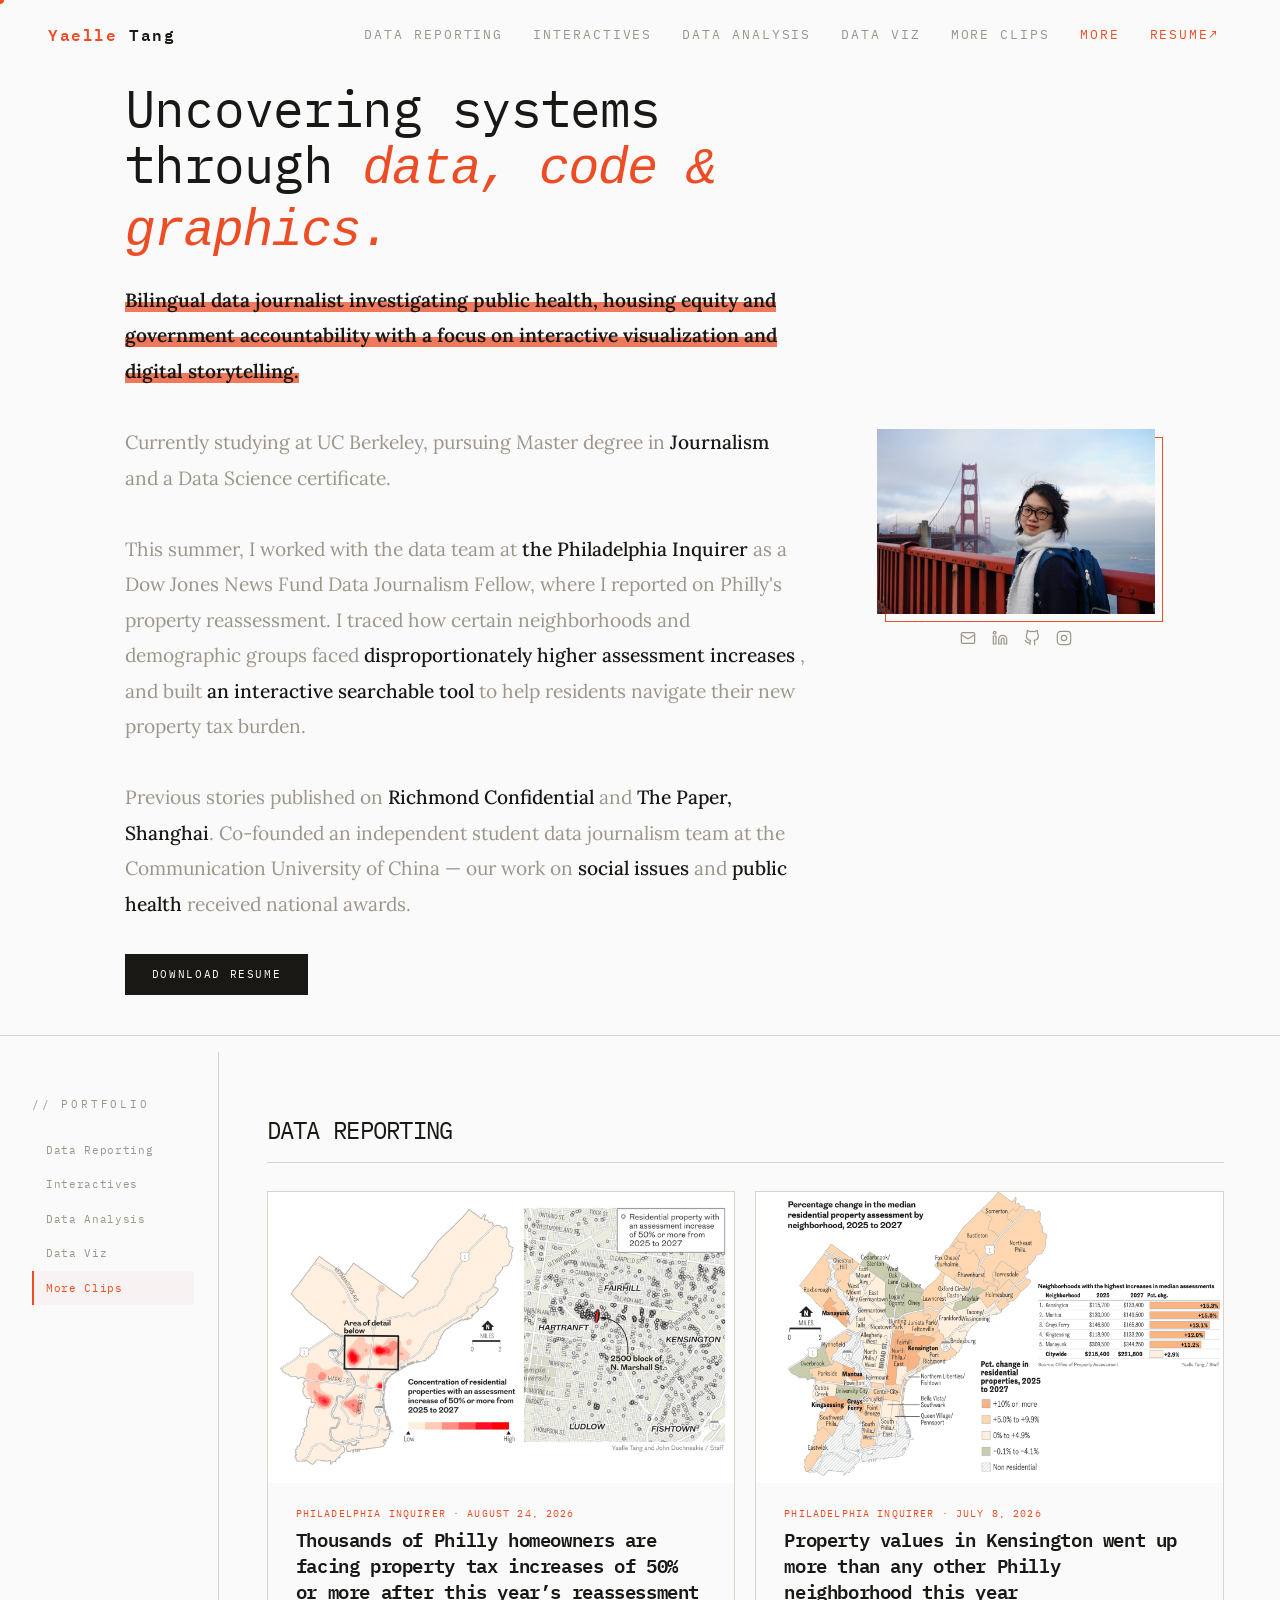
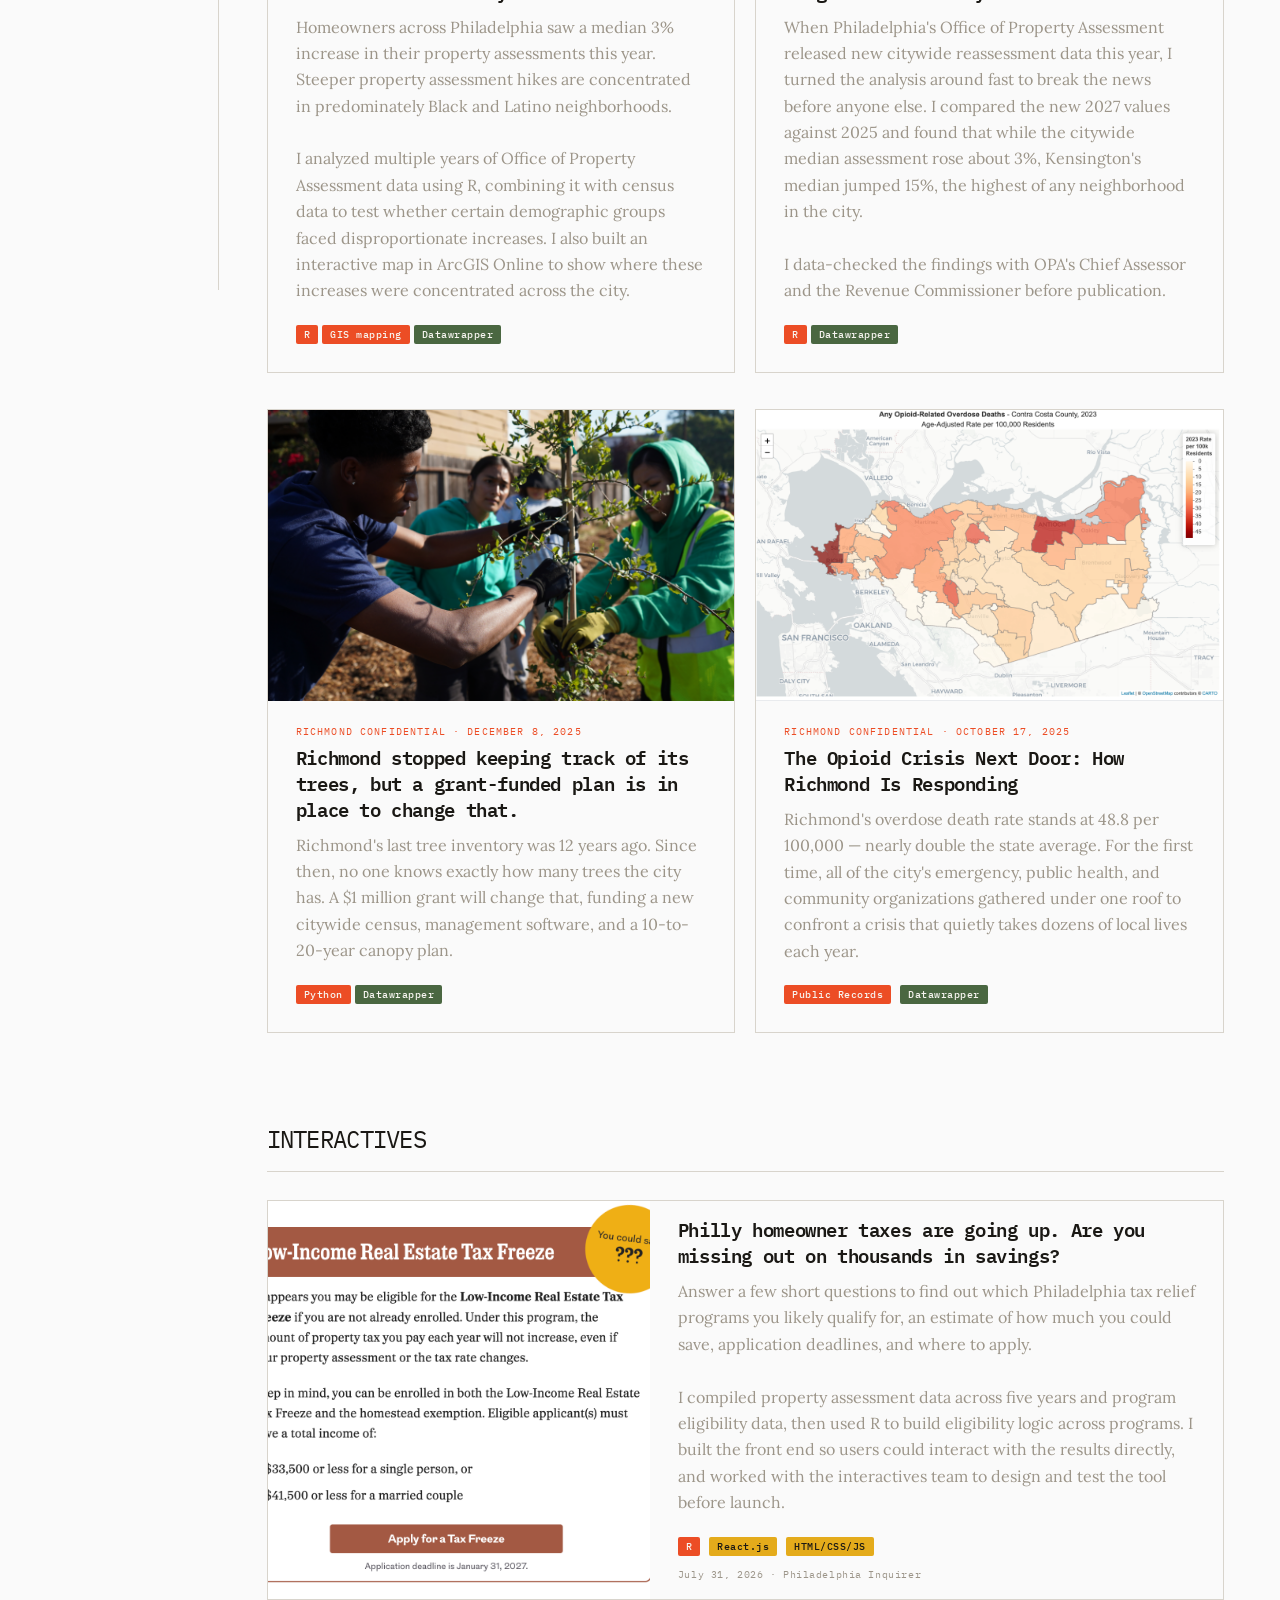
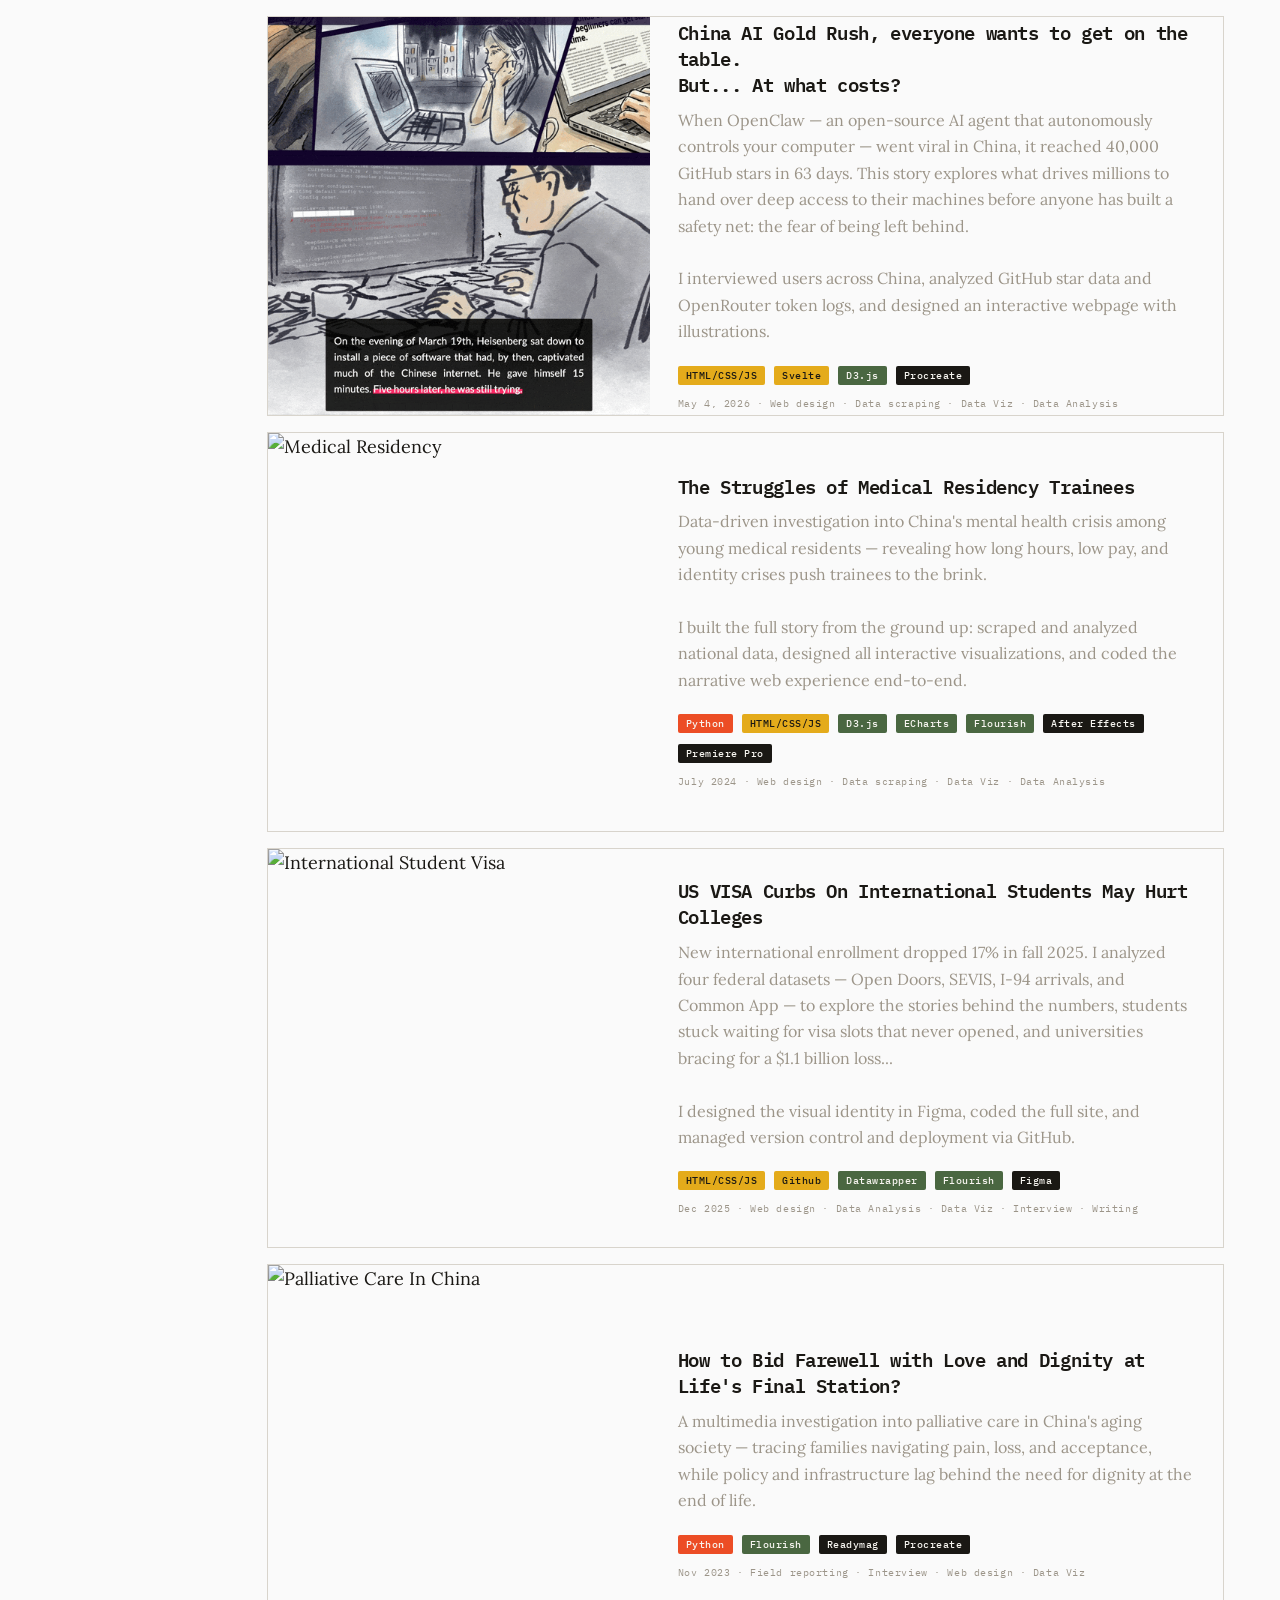
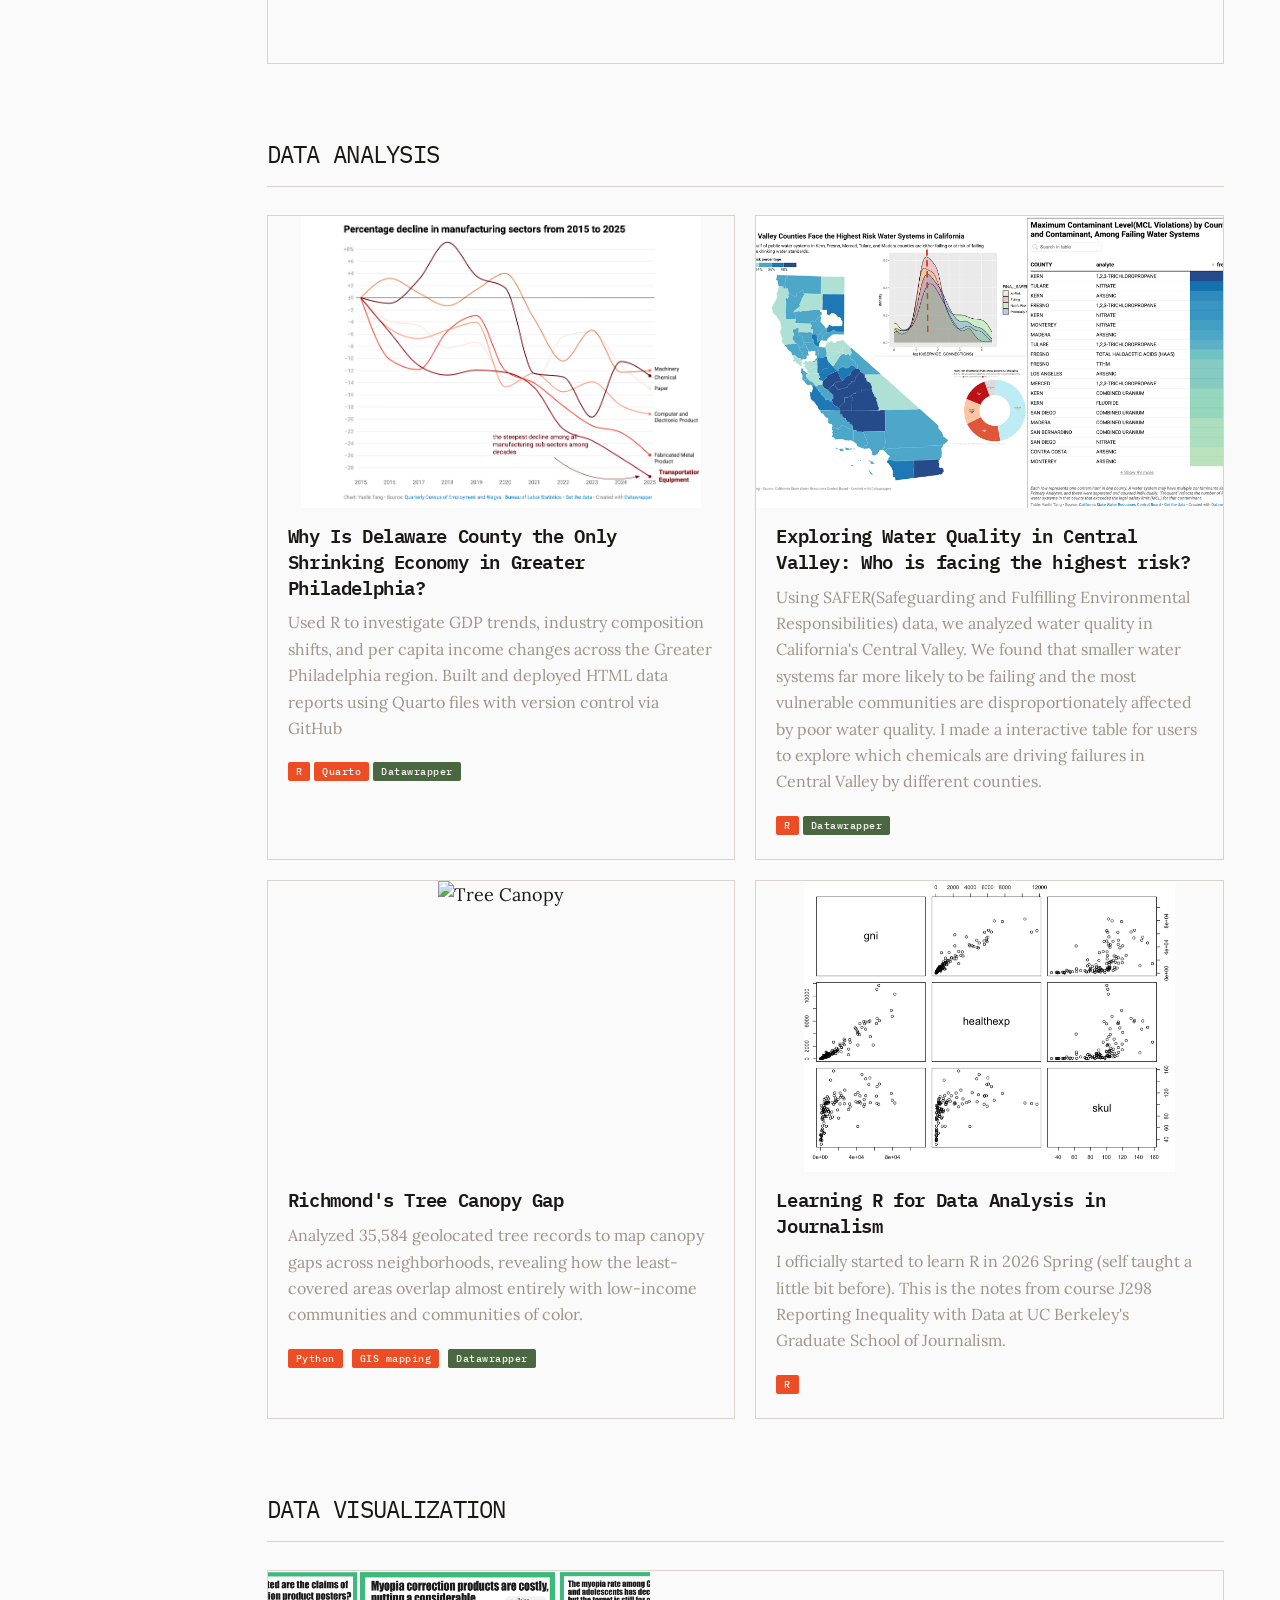
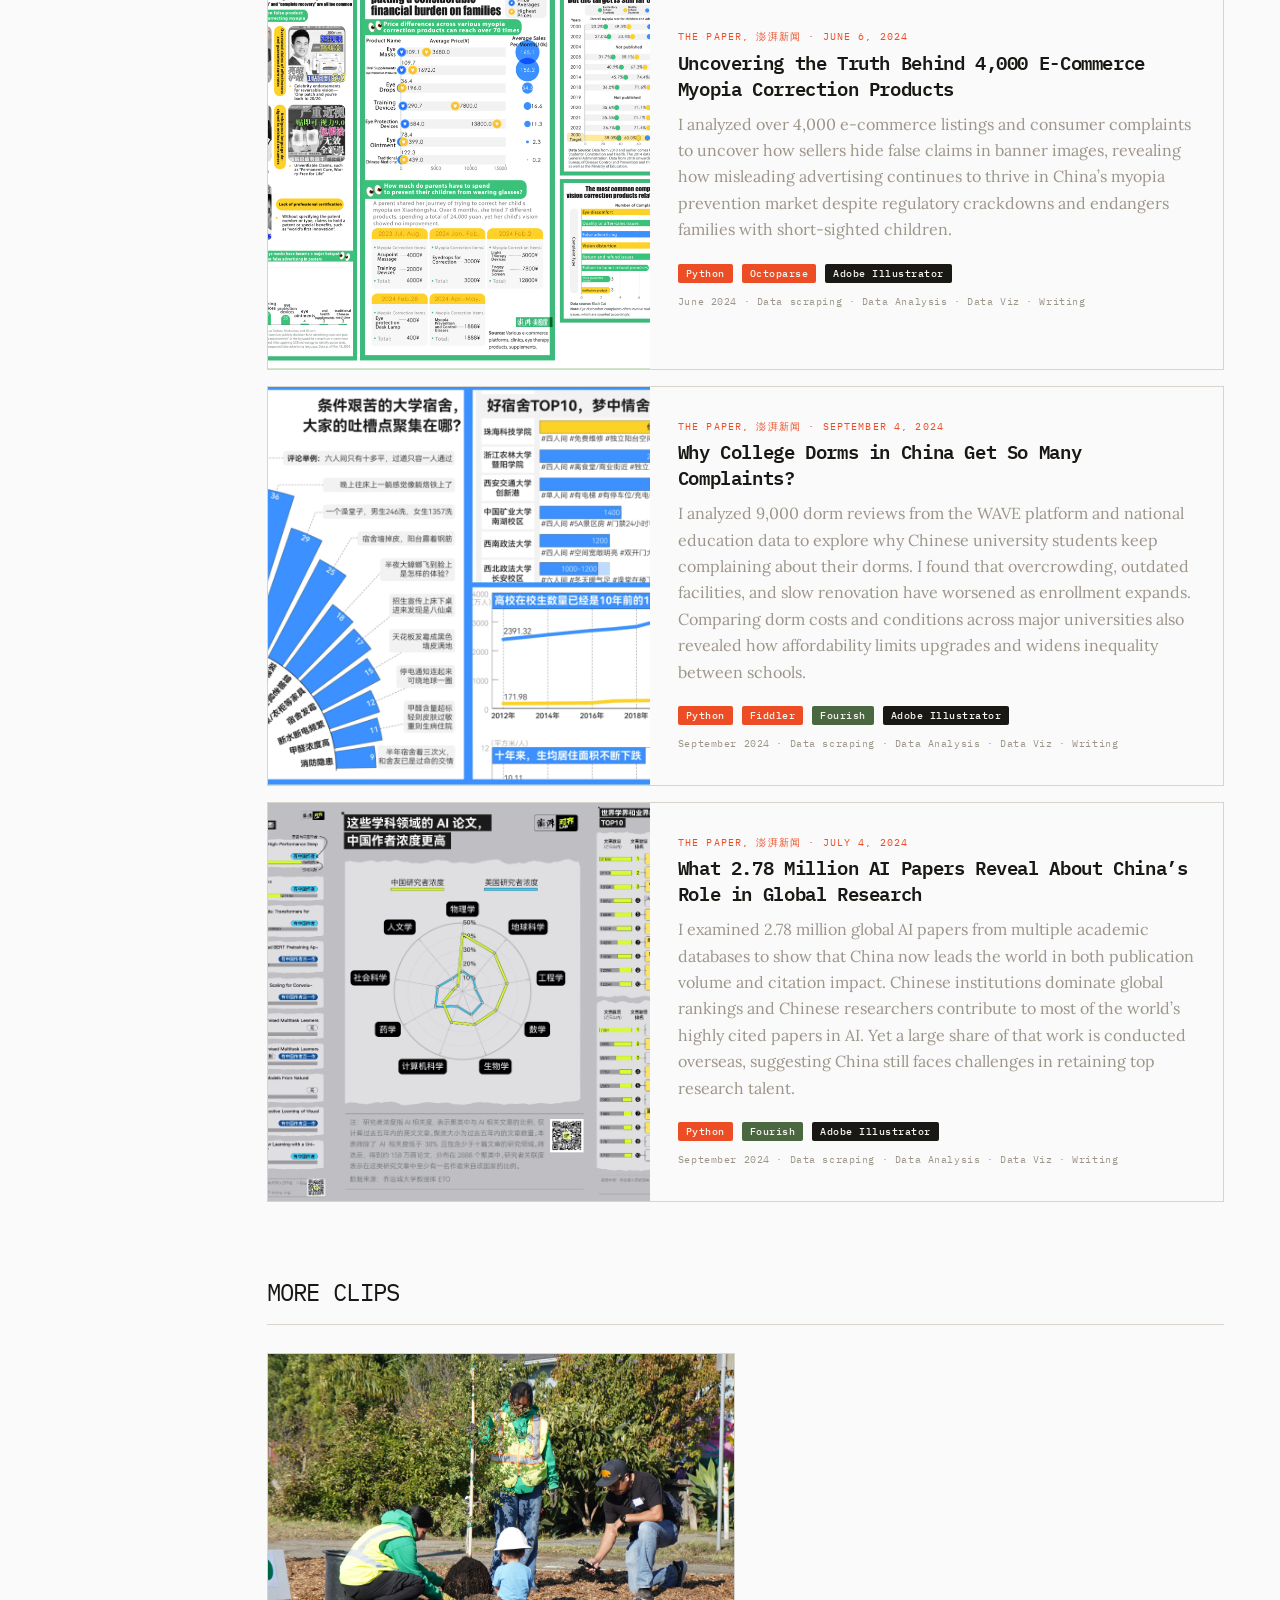
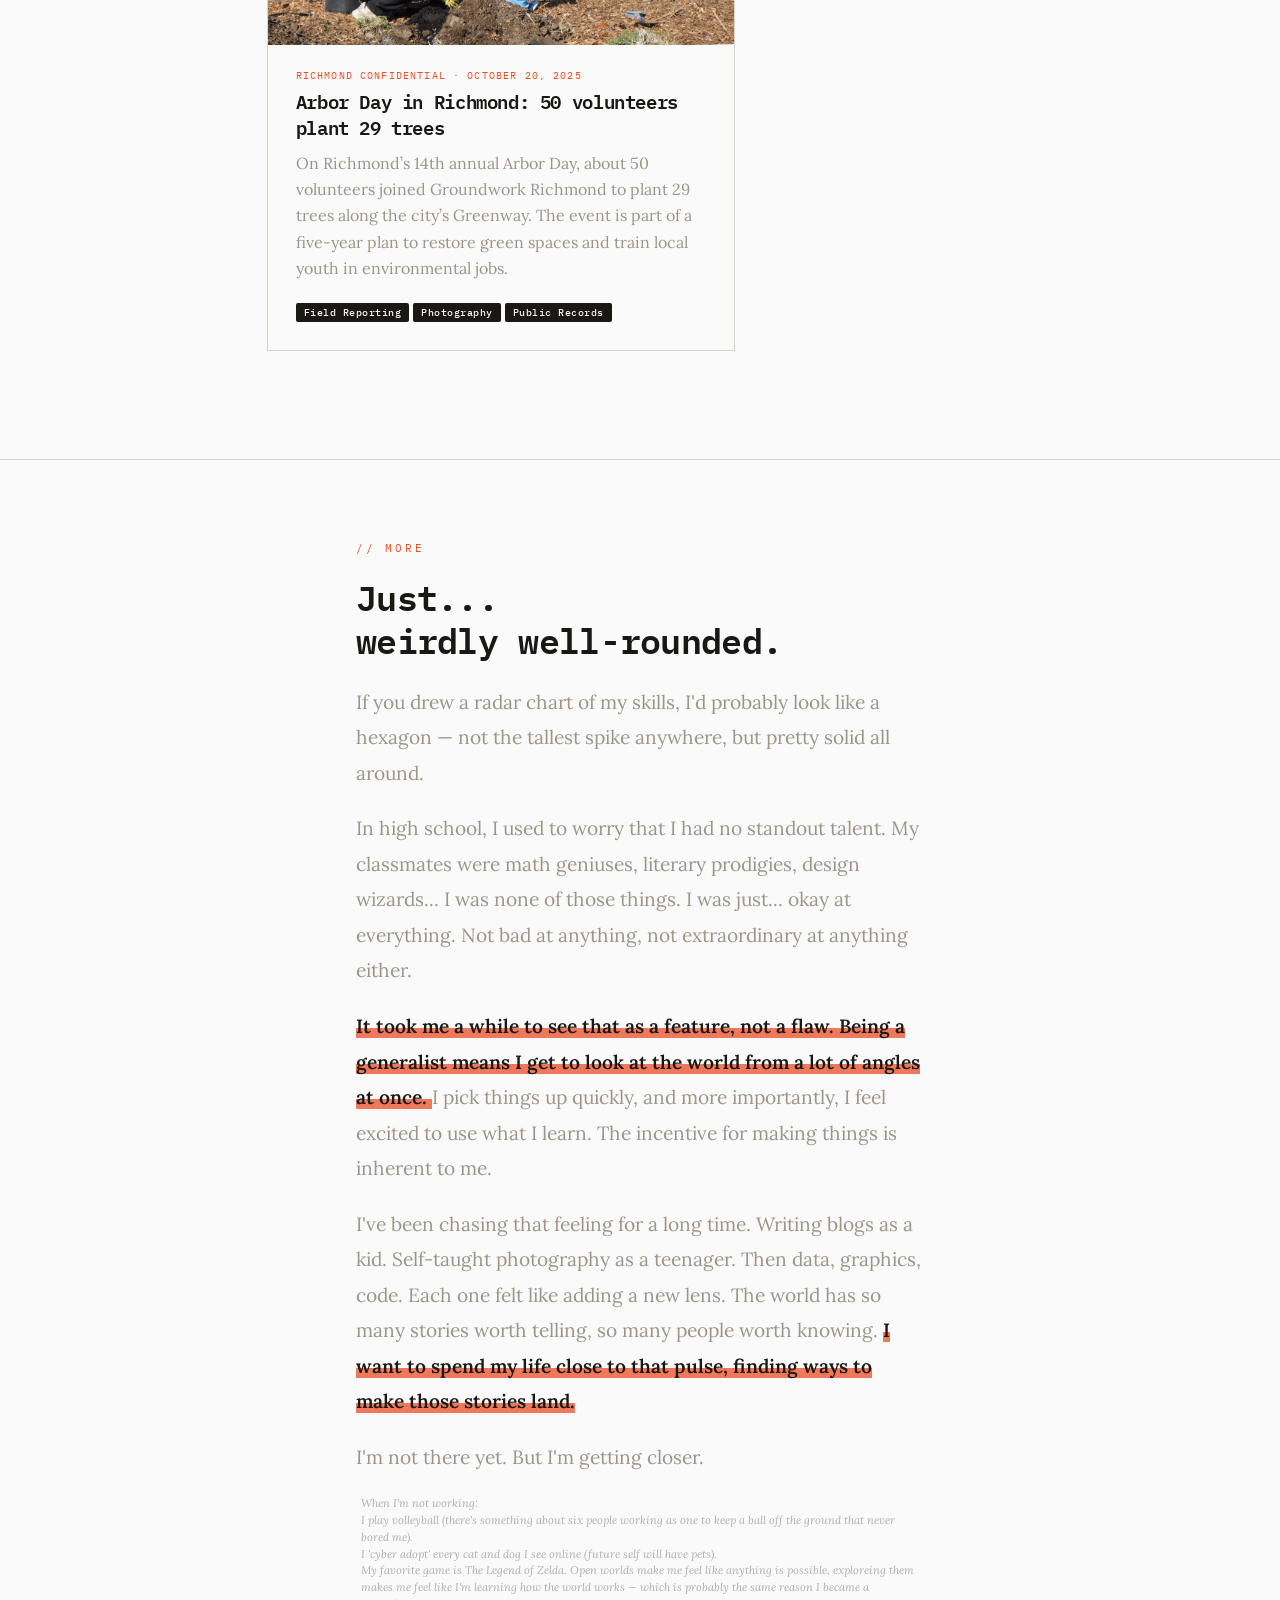
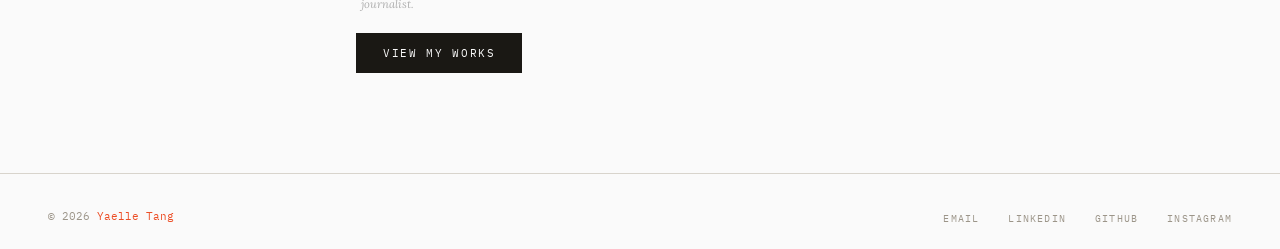
==== commit 7dab9f3e: "update sep-2026" ====
--- a/index.html
+++ b/index.html
@@ -24,10 +24,11 @@
     <div class="container-fluid px-5">
       <a class="navbar-brand" href="#"> <span>Yaelle </span>Tang</a>
       <div class="d-flex gap-1 align-items-center">
-        <a class="nav-link" href="#scrolly">Scrollytelling</a>
+        <a class="nav-link" href="#data-reporting">Data Reporting</a>
+        <a class="nav-link" href="#interactives">Interactives</a>
+        <a class="nav-link" href="#analysis">Data Analysis</a>
         <a class="nav-link" href="#dataviz">Data Viz</a>
-        <a class="nav-link" href="#analysis">Data Analysis</a>
-        <a class="nav-link" href="#writing">Writing</a>
+        <a class="nav-link" href="#more-clips">More Clips</a>
         <a class="nav-link hi" href="#about">More</a>
         <a class="nav-link hi" href="YaelleTang_Resume_2026.pdf" target="_blank">Resume↗</a>
       </div>
@@ -43,30 +44,46 @@
 
         <!-- left -->
         <div class="col-lg-7">
-          <!-- <div class="hero-eyebrow">Data Journalist · Bay Area</div> -->
           <h1 class="hero-title">
-            Uncovering systems<br>through <em>data, code & graphics.</em>
+            Uncovering systems through <em>data, code & graphics.</em>
           </h1>
           <p class="hero-body">
-            <span>Bilingual data journalist specializing in investigations at the intersection of public health, urban
-              equity,
-              and social systems.</span> <br><br>
-            This summer, I am interning at the Philadelphia Inquirer as a DJNF Data Journalism Fellow.
+            <span>
+              Bilingual data journalist investigating public
+              health, housing equity and government accountability with a
+              focus on interactive visualization and digital storytelling.
+            </span> <br><br>
             Currently studying at UC Berkeley, pursuing Master degree in
             <a href="https://journalism.berkeley.edu/person/yaelle_tang/ " target="_blank">Journalism</a> and a Data
             Science
             certificate. <br><br>
-            My recent reporting for <a href="https://richmondconfidential.org/author/ytang/" target="_blank">Richmond
-              Confidential</a>
-            covers the opioid-response system, urban
-            environmental equity,
-            and city council accountability.
-            Previous stories published on The Paper, Shanghai. Co-founded an independent student data journalism team at
+            This summer, I worked with the data team at <a href="https://www.inquirer.com/author/tang_yueyang/"
+              target="_blank">the
+              Philadelphia Inquirer</a> as a Dow Jones News Fund Data
+            Journalism Fellow, where I reported on Philly's property reassessment. I traced how certain neighborhoods
+            and demographic groups faced <a
+              href="https://www.inquirer.com/politics/pennsylvania/property-tax-increase-strawberry-mansion-north-philly-20260824.html"
+              target="_blank">disproportionately
+              higher assessment increases </a> , and built <a
+              href="https://www.inquirer.com/real-estate/housing/inq2/philadelphia-property-assessment-tax-saving-program-20260731.html"
+              target="_blank">an interactive searchable
+              tool</a> to help residents navigate
+            their new
+            property tax burden.
+            <br><br>
+            Previous stories published on <a href="https://richmondconfidential.org/author/ytang/"
+              target="_blank">Richmond
+              Confidential</a> and <a href="https://www.thepaper.cn/newsDetail_forward_28626624" target="_blank">The
+              Paper,
+              Shanghai</a>. Co-founded an independent student data journalism team at
             the
-            Communication University of China — our work on public health and social issues received
+            Communication University of China — our work on <a
+              href="https://medicalresidency.github.io/datanews-English/" target="_blank">social issues </a>and <a
+              href="https://readymag.website/u2354871644/4448902/" target="_blank">public
+              health </a>received
             national awards.
           </p>
-          <div class="hero-actions d-flex align-items-center gap-4">
+          <div class="hero-actions d-flex align-items-center justify-content-center justify-content-lg-start gap-4">
             <a href="YaelleTang_Resume_2026.pdf" class="btn-primary-custom" target="_blank">Download Resume</a>
           </div>
         </div>
@@ -86,7 +103,7 @@
                 <path d="m22 7-8.97 5.7a1.94 1.94 0 0 1-2.06 0L2 7" />
               </svg>
             </a>
-            <a href="https://www.linkedin.com/in/yaelle-yueyang-tang " title="LinkedIn" target="_blank">
+            <a href="https://www.linkedin.com/in/yaelle-tang" title="LinkedIn" target="_blank">
               <svg width="16" height="16" viewBox="0 0 24 24" fill="none" stroke="currentColor" stroke-width="1.8"
                 stroke-linecap="round" stroke-linejoin="round">
                 <path d="M16 8a6 6 0 0 1 6 6v7h-4v-7a2 2 0 0 0-4 0v7h-4v-7a6 6 0 0 1 6-6z" />
@@ -127,10 +144,11 @@
         <div class="col-lg-2 d-none d-lg-block">
           <div class="work-sidebar">
             <span class="sidebar-label">// Portfolio</span>
-            <a class="sidebar-link active" href="#scrolly">Scrollytelling</a>
+            <a class="sidebar-link active" href="#data-reporting">Data Reporting</a>
+            <a class="sidebar-link active" href="#interactives">Interactives</a>
+            <a class="sidebar-link" href="#analysis">Data Analysis</a>
             <a class="sidebar-link" href="#dataviz">Data Viz</a>
-            <a class="sidebar-link" href="#analysis">Data Analysis</a>
-            <a class="sidebar-link" href="#writing">Writing</a>
+            <a class="sidebar-link" href="#more-clips">More Clips</a>
           </div>
         </div>
 
@@ -138,12 +156,134 @@
         <div class="col-lg-10 col-12">
           <div class="work-main">
 
-            <!-- ── SCROLLYTELLING ── -->
-            <div class="work-block" id="scrolly">
+            <!-- ── Data-reporting ── -->
+            <div class="work-block" id="data-reporting">
               <div class="block-header">
-                <span class="block-title">Scrollytelling</span>
+                <span class="block-title">Data Reporting</span>
+                <!-- <span class="block-count">5 articles</span> -->
+              </div>
+              <div class="writing-grid">
+
+                <!-- ======= property tax inequality =======-->
+                <a class="project-card writing-card"
+                  href="https://www.inquirer.com/politics/pennsylvania/property-tax-increase-strawberry-mansion-north-philly-20260824.html"
+                  target="_blank">
+                  <div class="card-img-col">
+                    <img src="img/cover-prop-tax-inequality.png" alt="Property Tax Inequality Map in Philadelphia">
+                  </div>
+                  <div class="card-body-custom">
+                    <div class="writing-pub">Philadelphia Inquirer · August 24, 2026</div>
+                    <div class="card-title-custom">Thousands of Philly homeowners are facing property tax increases of
+                      50% or more after this year’s reassessment</div>
+                    <div class="card-desc">Homeowners across Philadelphia saw a median 3% increase in their property
+                      assessments this year. Steeper property assessment hikes are concentrated in predominately Black
+                      and Latino neighborhoods. <br><br>
+                      I analyzed multiple years of Office of Property Assessment data using R, combining it with census
+                      data to test whether certain demographic groups faced disproportionate increases. I also built an
+                      interactive map in ArcGIS Online to show where these increases were concentrated across the city.
+                    </div>
+                    <div><span class="tag tag-red">R</span><span class="tag tag-red">GIS mapping</span><span
+                        class="tag tag-green">Datawrapper</span>
+                    </div>
+                  </div>
+                </a>
+
+                <!-- ======= property reassessment =======-->
+                <a class="project-card writing-card" href="https://www.inquirer.com/news/philadelphia/property-value-taxes-kensington-west-philly-20260708.html 
+" target="_blank">
+                  <div class="card-img-col">
+                    <img src="img/cover-prop-tax-map.png" alt="2026 Property value compared to 2025, by neighborhood">
+                  </div>
+                  <div class="card-body-custom">
+                    <div class="writing-pub">Philadelphia Inquirer · July 8, 2026</div>
+                    <div class="card-title-custom">Property values in Kensington went up more than any other Philly
+                      neighborhood this year</div>
+                    <div class="card-desc">When Philadelphia's Office of Property Assessment released new citywide
+                      reassessment data this year, I turned the analysis around fast to break the news before anyone
+                      else. I compared the new 2027 values against 2025 and found that while the citywide median
+                      assessment rose about 3%, Kensington's median jumped 15%, the highest of any neighborhood in the
+                      city. <br><br>
+                      I data-checked the findings with OPA's Chief Assessor and the Revenue Commissioner before
+                      publication.
+                    </div>
+                    <div><span class="tag tag-red">R</span><span class="tag tag-green">Datawrapper</span>
+                    </div>
+                  </div>
+                </a>
+                <!-- =======Urban tree system =======-->
+                <a class="project-card writing-card"
+                  href="https://richmondconfidential.org/2025/12/08/richmond-stopped-keeping-track-of-its-trees-but-a-grant-funded-plan-is-in-place-to-change-that/"
+                  target="_blank">
+                  <div class="card-img-col">
+                    <img src="img/cover-urbantree.JPG" alt="New funding to track Richmond's urban tree system">
+                  </div>
+                  <div class="card-body-custom">
+                    <div class="writing-pub">Richmond Confidential · December 8, 2025</div>
+                    <div class="card-title-custom">Richmond stopped keeping track of its trees, but a grant-funded plan
+                      is in place to change that.</div>
+                    <div class="card-desc">Richmond's last tree inventory was 12 years ago. Since then, no one knows
+                      exactly how many trees the city has. A $1 million grant will change that, funding a new citywide
+                      census, management software, and a 10-to-20-year canopy plan.</div>
+                    <div><span class="tag tag-red">Python</span><span class="tag tag-green">Datawrapper</span>
+                    </div>
+                  </div>
+                </a>
+
+                <!-- =======Opioid Crisis =======-->
+                <a class="project-card writing-card"
+                  href="https://richmondconfidential.org/2025/10/17/countywide-forum-addresses-richmond-overdose-rate-which-is-highest-in-contra-costa/"
+                  target="_blank">
+                  <div class="card-img-col">
+                    <img src="img/cover-opioid.png" alt="Opioid Crisis Community Forum">
+                  </div>
+                  <div class="card-body-custom">
+                    <div class="writing-pub">Richmond Confidential · October 17, 2025</div>
+                    <div class="card-title-custom">The Opioid Crisis Next Door: How Richmond Is Responding</div>
+                    <div class="card-desc">Richmond's overdose death rate stands at 48.8 per 100,000 — nearly double the
+                      state average. For the first time, all of the city's emergency, public health, and community
+                      organizations gathered under one roof to confront a crisis that quietly takes dozens of local
+                      lives each year.</div>
+                    <div><span class="tag tag-red">Public
+                        Records</span> <span class="tag tag-green">Datawrapper</span>
+                    </div>
+                  </div>
+                </a>
+
+              </div> <!-- data-reporting-grid -->
+            </div> <!-- data-reporting -->
+
+            <!-- ── Interactives ── -->
+            <div class="work-block" id="interactives">
+              <div class="block-header">
+                <span class="block-title">Interactives</span>
                 <!-- <span class="block-count">2 projects</span> -->
               </div>
+
+              <!-- ══════property relief tool══════════ -->
+              <a class="project-card"
+                href="https://www.inquirer.com/real-estate/housing/inq2/philadelphia-property-assessment-tax-saving-program-20260731.html "
+                target="_blank">
+                <div class="card-img-col">
+                  <img src="img/cover-tax-saving.png" alt="Property Tax Relief Tool">
+                </div>
+                <div class="card-body-custom">
+                  <div class="card-title-custom">Philly homeowner taxes are going up. Are you missing out on thousands
+                    in savings?</div>
+                  <div class="card-desc">Answer a few short questions to find out which Philadelphia tax relief programs
+                    you likely qualify for, an estimate of how much you could save, application deadlines, and where to
+                    apply. <br><br>
+                    I compiled property assessment data across five years and program eligibility data, then used R to
+                    build eligibility logic across programs. I built the front end so users could interact with the
+                    results directly, and worked with the interactives team to design and test the tool before launch.
+                  </div>
+                  <div class="mb-2">
+                    <span class="tag tag-red">R</span>
+                    <span class="tag tag-yellow">React.js</span>
+                    <span class="tag tag-yellow">HTML/CSS/JS</span>
+                  </div>
+                  <div class="card-meta">July 31, 2026 · Philadelphia Inquirer</div>
+                </div>
+              </a>
 
               <!-- ══════AI══════════ -->
               <a class="project-card" href="https://yaelle-tang.github.io/Ai_Anxiety/" target="_blank">
@@ -156,17 +296,17 @@
                     costs?</div>
                   <div class="card-desc">When OpenClaw — an open-source AI agent that autonomously controls your
                     computer — went viral in China, it reached 40,000 GitHub stars in 63 days. This story explores what
-                    drives millions to hand over deep access to their machines before anyone has built a safety net: not
-                    excitement, but the fear of being left behind. <br><br>I interviewed users across China, analyzed
+                    drives millions to hand over deep access to their machines before anyone has built a safety net: the
+                    fear of being left behind. <br><br>I interviewed users across China, analyzed
                     GitHub star data and OpenRouter token logs, and designed an interactive webpage with illustrations.
                   </div>
                   <div class="mb-2">
-                    <span class="tag tag-red">HTML/CSS/JS</span>
-                    <span class="tag tag-red">D3.js</span>
-                    <span class="tag tag-red">Github</span>
+                    <span class="tag tag-yellow">HTML/CSS/JS</span>
+                    <span class="tag tag-yellow">Svelte</span>
+                    <span class="tag tag-green">D3.js</span>
                     <span class="tag tag-dark">Procreate</span>
                   </div>
-                  <div class="card-meta">July 2024 · Web design · Data scraping · Data Viz · Data Analysis</div>
+                  <div class="card-meta">May 4, 2026 · Web design · Data scraping · Data Viz · Data Analysis</div>
                 </div>
               </a>
 
@@ -183,10 +323,9 @@
                     interactive visualizations, and coded the narrative web experience end-to-end.
                   </div>
                   <div class="mb-2">
-                    <span class="tag tag-red">HTML/CSS/JS</span>
-                    <span class="tag tag-red">D3.js</span>
-                    <span class="tag tag-red">Github</span>
                     <span class="tag tag-red">Python</span>
+                    <span class="tag tag-yellow">HTML/CSS/JS</span>
+                    <span class="tag tag-green">D3.js</span>
                     <span class="tag tag-green">ECharts</span>
                     <span class="tag tag-green">Flourish</span>
                     <span class="tag tag-dark">After Effects</span>
@@ -212,8 +351,8 @@
 
                   </div>
                   <div class="mb-2">
-                    <span class="tag tag-red">HTML/CSS/JS</span>
-                    <span class="tag tag-red">Github</span>
+                    <span class="tag tag-yellow">HTML/CSS/JS</span>
+                    <span class="tag tag-yellow">Github</span>
                     <span class="tag tag-green">Datawrapper</span>
                     <span class="tag tag-green">Flourish</span>
                     <span class="tag tag-dark">Figma</span>
@@ -235,9 +374,9 @@
                     the need for dignity at the end of life.
                   </div>
                   <div class="mb-2">
-                    <span class="tag tag-red">Readymag</span>
+                    <span class="tag tag-red">Python</span>
                     <span class="tag tag-green">Flourish</span>
-                    <span class="tag tag-yellow">Excel</span>
+                    <span class="tag tag-dark">Readymag</span>
                     <span class="tag tag-dark">Procreate</span>
                   </div>
                   <div class="card-meta">Nov 2023 · Field reporting · Interview · Web design · Data Viz</div>
@@ -265,9 +404,8 @@
                       Quarto files with version control via GitHub
                     </div>
                     <div>
-                      <span class="tag tag-yellow">R</span><span class="tag tag-yellow">Quarto</span><span
+                      <span class="tag tag-red">R</span><span class="tag tag-red">Quarto</span><span
                         class="tag tag-green">Datawrapper</span>
-                      <span class="tag tag-dark">GitHub</span>
                     </div>
                   </div>
                 </a>
@@ -288,8 +426,7 @@
                       which chemicals are driving failures in Central Valley by different counties.
                     </div>
                     <div>
-                      <span class="tag tag-yellow">R</span><span class="tag tag-green">Datawrapper</span>
-                      <span class="tag tag-dark">GitHub</span>
+                      <span class="tag tag-red">R</span><span class="tag tag-green">Datawrapper</span>
                     </div>
                   </div>
                 </a>
@@ -304,8 +441,9 @@
                       neighborhoods, revealing how the least-covered areas overlap almost entirely with low-income
                       communities and communities of color.</div>
                     <div>
-                      <span class="tag tag-red"> Python</span><span class="tag tag-green">Datawrapper</span><span
-                        class="tag tag-green">GIS mapping</span><span class="tag tag-yellow">Google Sheets</span>
+                      <span class="tag tag-red">Python</span>
+                      <span class="tag tag-red">GIS mapping</span>
+                      <span class="tag tag-green">Datawrapper</span>
                     </div>
                   </div>
                 </a>
@@ -321,7 +459,7 @@
                       before). This is the notes from
                       course J298 Reporting Inequality with Data at UC Berkeley's Graduate School of Journalism.</div>
                     <div>
-                      <span class="tag tag-yellow">R</span>
+                      <span class="tag tag-red">R</span>
                     </div>
                   </div>
                 </a>
@@ -368,8 +506,7 @@
                     short-sighted children.</div>
                   <div class="mb-2">
                     <span class="tag tag-red">Python</span>
-                    <span class="tag tag-yellow">Octoparse</span>
-                    <span class="tag tag-yellow">Excel</span>
+                    <span class="tag tag-red">Octoparse</span>
                     <span class="tag tag-dark">Adobe Illustrator</span>
                   </div>
                   <div class="card-meta">June 2024 · Data scraping · Data Analysis · Data Viz · Writing</div>
@@ -393,8 +530,6 @@
                     <span class="tag tag-red">Python</span>
                     <span class="tag tag-red">Fiddler</span>
                     <span class="tag tag-green">Fourish</span>
-                    <span class="tag tag-yellow">Excel</span>
-
                     <span class="tag tag-dark">Adobe Illustrator</span>
                   </div>
                   <div class="card-meta">September 2024 · Data scraping · Data Analysis · Data Viz · Writing</div>
@@ -418,8 +553,6 @@
                   <div class="mb-2">
                     <span class="tag tag-red">Python</span>
                     <span class="tag tag-green">Fourish</span>
-                    <span class="tag tag-yellow">Excel</span>
-
                     <span class="tag tag-dark">Adobe Illustrator</span>
                   </div>
                   <div class="card-meta">September 2024 · Data scraping · Data Analysis · Data Viz · Writing</div>
@@ -432,32 +565,13 @@
 
 
 
-            <!-- ── WRITING ── -->
-            <div class="work-block" id="writing">
+            <!-- ── More clips ── -->
+            <div class="work-block" id="more-clips">
               <div class="block-header">
-                <span class="block-title">Writing</span>
+                <span class="block-title">More Clips</span>
                 <!-- <span class="block-count">5 articles</span> -->
               </div>
               <div class="writing-grid">
-                <!-- =======Urban tree system =======-->
-                <a class="project-card writing-card"
-                  href="https://richmondconfidential.org/2025/12/08/richmond-stopped-keeping-track-of-its-trees-but-a-grant-funded-plan-is-in-place-to-change-that/"
-                  target="_blank">
-                  <div class="card-img-col">
-                    <img src="img/cover-urbantree.JPG" alt="New funding to track Richmond's urban tree system">
-                  </div>
-                  <div class="card-body-custom">
-                    <div class="writing-pub">Richmond Confidential · December 8, 2025</div>
-                    <div class="card-title-custom">Richmond stopped keeping track of its trees, but a grant-funded plan
-                      is in place to change that.</div>
-                    <div class="card-desc">Richmond's last tree inventory was 12 years ago. Since then, no one knows
-                      exactly how many trees the city has. A $1 million grant will change that, funding a new citywide
-                      census, management software, and a 10-to-20-year canopy plan.</div>
-                    <div><span class="tag tag-red"> Python</span><span class="tag tag-green">Datawrapper</span><span
-                        class="tag tag-dark">Field Reporting</span>
-                    </div>
-                  </div>
-                </a>
 
                 <!-- =======Arbor day =======-->
                 <a class="project-card writing-card"
@@ -474,26 +588,6 @@
                       restore green spaces and train local youth in environmental jobs.</div>
                     <div><span class="tag tag-dark">Field Reporting</span><span
                         class="tag tag-dark">Photography</span><span class="tag tag-dark">Public Records</span>
-                    </div>
-                  </div>
-                </a>
-
-                <!-- =======Opioid Crisis =======-->
-                <a class="project-card writing-card"
-                  href="https://richmondconfidential.org/2025/10/17/countywide-forum-addresses-richmond-overdose-rate-which-is-highest-in-contra-costa/"
-                  target="_blank">
-                  <div class="card-img-col">
-                    <img src="img/cover-opioid.png" alt="Opioid Crisis Community Forum">
-                  </div>
-                  <div class="card-body-custom">
-                    <div class="writing-pub">Richmond Confidential · October 17, 2025</div>
-                    <div class="card-title-custom">The Opioid Crisis Next Door: How Richmond Is Responding</div>
-                    <div class="card-desc">Richmond's overdose death rate stands at 48.8 per 100,000 — nearly double the
-                      state average. For the first time, all of the city's emergency, public health, and community
-                      organizations gathered under one roof to confront a crisis that quietly takes dozens of local
-                      lives each year.</div>
-                    <div><span class="tag tag-dark">Field Reporting</span><span class="tag tag-dark">Public
-                        Records</span>
                     </div>
                   </div>
                 </a>
@@ -557,34 +651,8 @@
               journalist.</li>
 
           </ul>
-          <a href="#scrolly" class="btn-primary-custom">View My Works</a>
+          <a href="#data-reporting" class="btn-primary-custom">View My Works</a>
         </div>
-        <!-- <div class="col-lg-2">
-          <div class="skill-group">
-            <div class="skill-group-label">Data & Analysis</div>
-            <span class="skill-tag">Python</span>
-            <span class="skill-tag">R</span>
-            <span class="skill-tag">SQL</span>
-            <span class="skill-tag">Data Scraping</span>
-            <span class="skill-tag">Statistical Analysis</span>
-          </div>
-          <div class="skill-group">
-            <div class="skill-group-label">Visualization & Web</div>
-            <span class="skill-tag">D3.js</span>
-            <span class="skill-tag">ECharts</span>
-            <span class="skill-tag">Flourish</span>
-            <span class="skill-tag">Datawrapper</span>
-            <span class="skill-tag">HTML/CSS/JS</span>
-            <span class="skill-tag">QGIS</span>
-          </div>
-          <div class="skill-group">
-            <div class="skill-group-label">Storytelling</div>
-            <span class="skill-tag">Narrative Writing</span>
-            <span class="skill-tag">After Effects</span>
-            <span class="skill-tag">Premiere Pro</span>
-            <span class="skill-tag">Mandarin · English</span>
-          </div>
-        </div> -->
       </div>
     </div>
   </section>
@@ -594,7 +662,7 @@
   ═══════════════════════════════════════ -->
   <footer class="site-footer">
     <div class="container-fluid px-5 d-flex justify-content-between align-items-center">
-      <div class="footer-copy">© 2025 <span>Yaelle Tang</span></div>
+      <div class="footer-copy">&copy; 2026 <span>Yaelle Tang</span></div>
       <div>
         <a class="footer-link" href="mailto:yueyang_tang@berkeley.edu">Email</a>
         <a class="footer-link" href="https://www.linkedin.com/in/yaelle-yueyang-tang" target="_blank">LinkedIn</a>
--- a/css/style.css
+++ b/css/style.css
@@ -14,10 +14,12 @@
 }
 
 :root {
-  --bg: #F7F5F0;
-  --surface: #EDEAE3;
+  --bg: #fafafa;
+  /* --surface: #F0F0F0; */
+  --surface: #fafafa;
   --text: #1A1814;
-  --accent: #c64a2f;
+  --accent: #EC4D25;
+  --highlight: rgba(236, 77, 37, 0.75);
   --green: #4A6741;
   --muted: #9C9589;
   --border: #D8D4CC;
@@ -58,7 +60,7 @@
 
 /* ── NAV ── */
 .navbar {
-  background: rgba(247, 245, 240, 0.95) !important;
+  background: var(--surface);
   backdrop-filter: blur(8px);
   border-bottom: 1px solid transparent;
   transition: border-color .3s;
@@ -111,32 +113,14 @@
   display: flex;
   align-items: center;
   padding-top: 80px;
-  /* nav offset */
-}
-
-.hero-eyebrow {
-  font-family: var(--mono);
-  font-size: 0.8rem;
-  letter-spacing: .25em;
-  text-transform: uppercase;
-  color: var(--accent);
-  display: flex;
-  align-items: center;
-  gap: 12px;
-}
-
-.hero-eyebrow::before {
-  content: '';
-  width: 28px;
-  height: 1px;
-  background: var(--accent);
-  flex-shrink: 0;
-}
+  padding-bottom: 40px;
+}
+
 
 .hero-title {
   font-family: var(--mono);
   font-size: 3.2rem;
-  font-weight: 800;
+  font-weight: 400;
   line-height: 1.1;
   letter-spacing: -0.08rem;
   margin-bottom: 24px;
@@ -144,7 +128,6 @@
 
 .hero-title em {
   font-style: italic;
-  font-family: var(--serif);
   color: var(--accent);
   font-weight: 400;
 }
@@ -159,7 +142,7 @@
 .hero-body span {
   color: var(--text);
   font-weight: 600;
-  background: linear-gradient(180deg, transparent 60%, hsla(11, 62%, 48%, 0.656) 30%);
+  background: linear-gradient(180deg, transparent 60%, var(--highlight) 30%);
 }
 
 .hero-body a {
@@ -460,6 +443,12 @@
   gap: 20px;
 }
 
+@media (max-width: 767px) {
+  .analysis-grid {
+    grid-template-columns: 1fr;
+  }
+}
+
 .analysis-card {
   display: block;
   text-decoration: none;
@@ -572,6 +561,13 @@
   width: 100%;
   height: 100%;
   object-fit: cover;
+}
+
+/* 屏幕小于786px时，切换为单列 */
+@media (max-width: 767px) {
+  .writing-grid {
+    grid-template-columns: 1fr;
+  }
 }
 
 
@@ -681,7 +677,7 @@
 .about-body span {
   color: var(--text);
   font-weight: 600;
-  background: linear-gradient(180deg, transparent 60%, hsla(11, 62%, 48%, 0.656) 30%);
+  background: linear-gradient(180deg, transparent 60%, var(--highlight) 30%);
 }
 
 .about-body a {
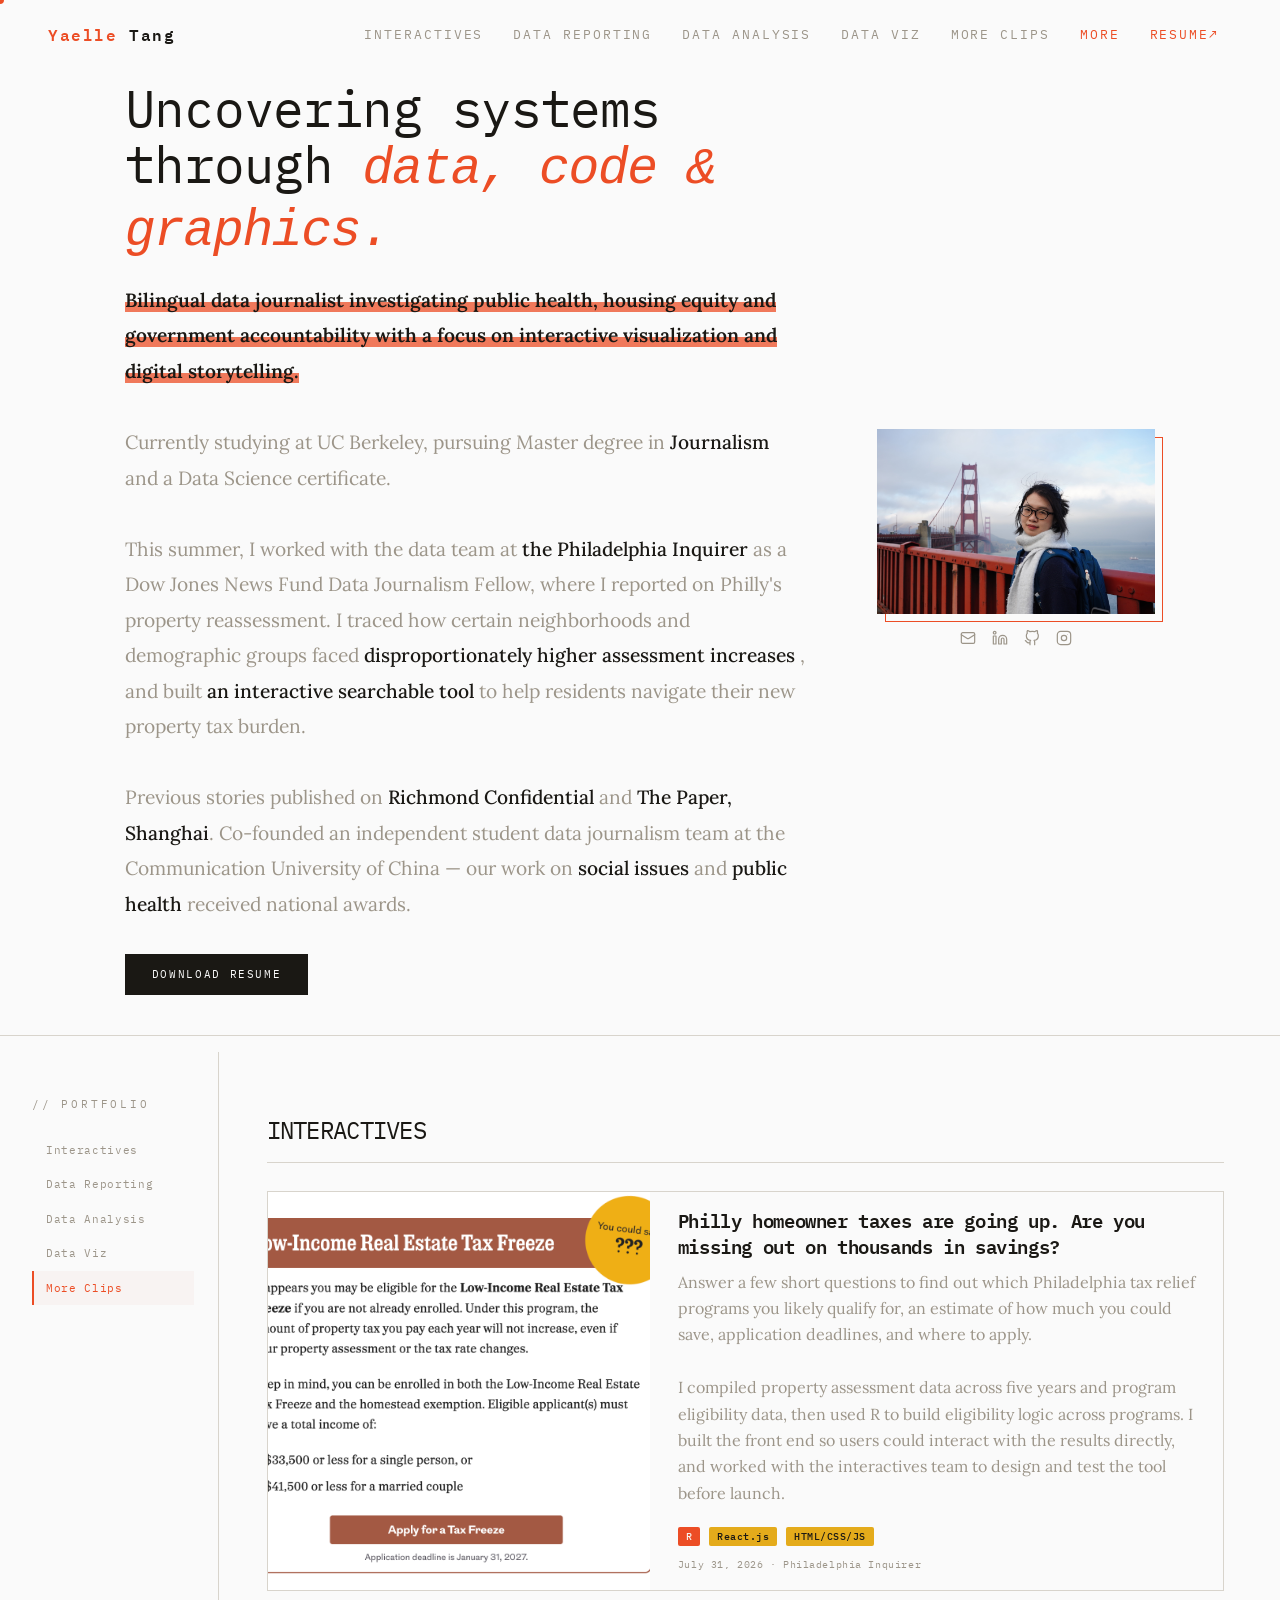
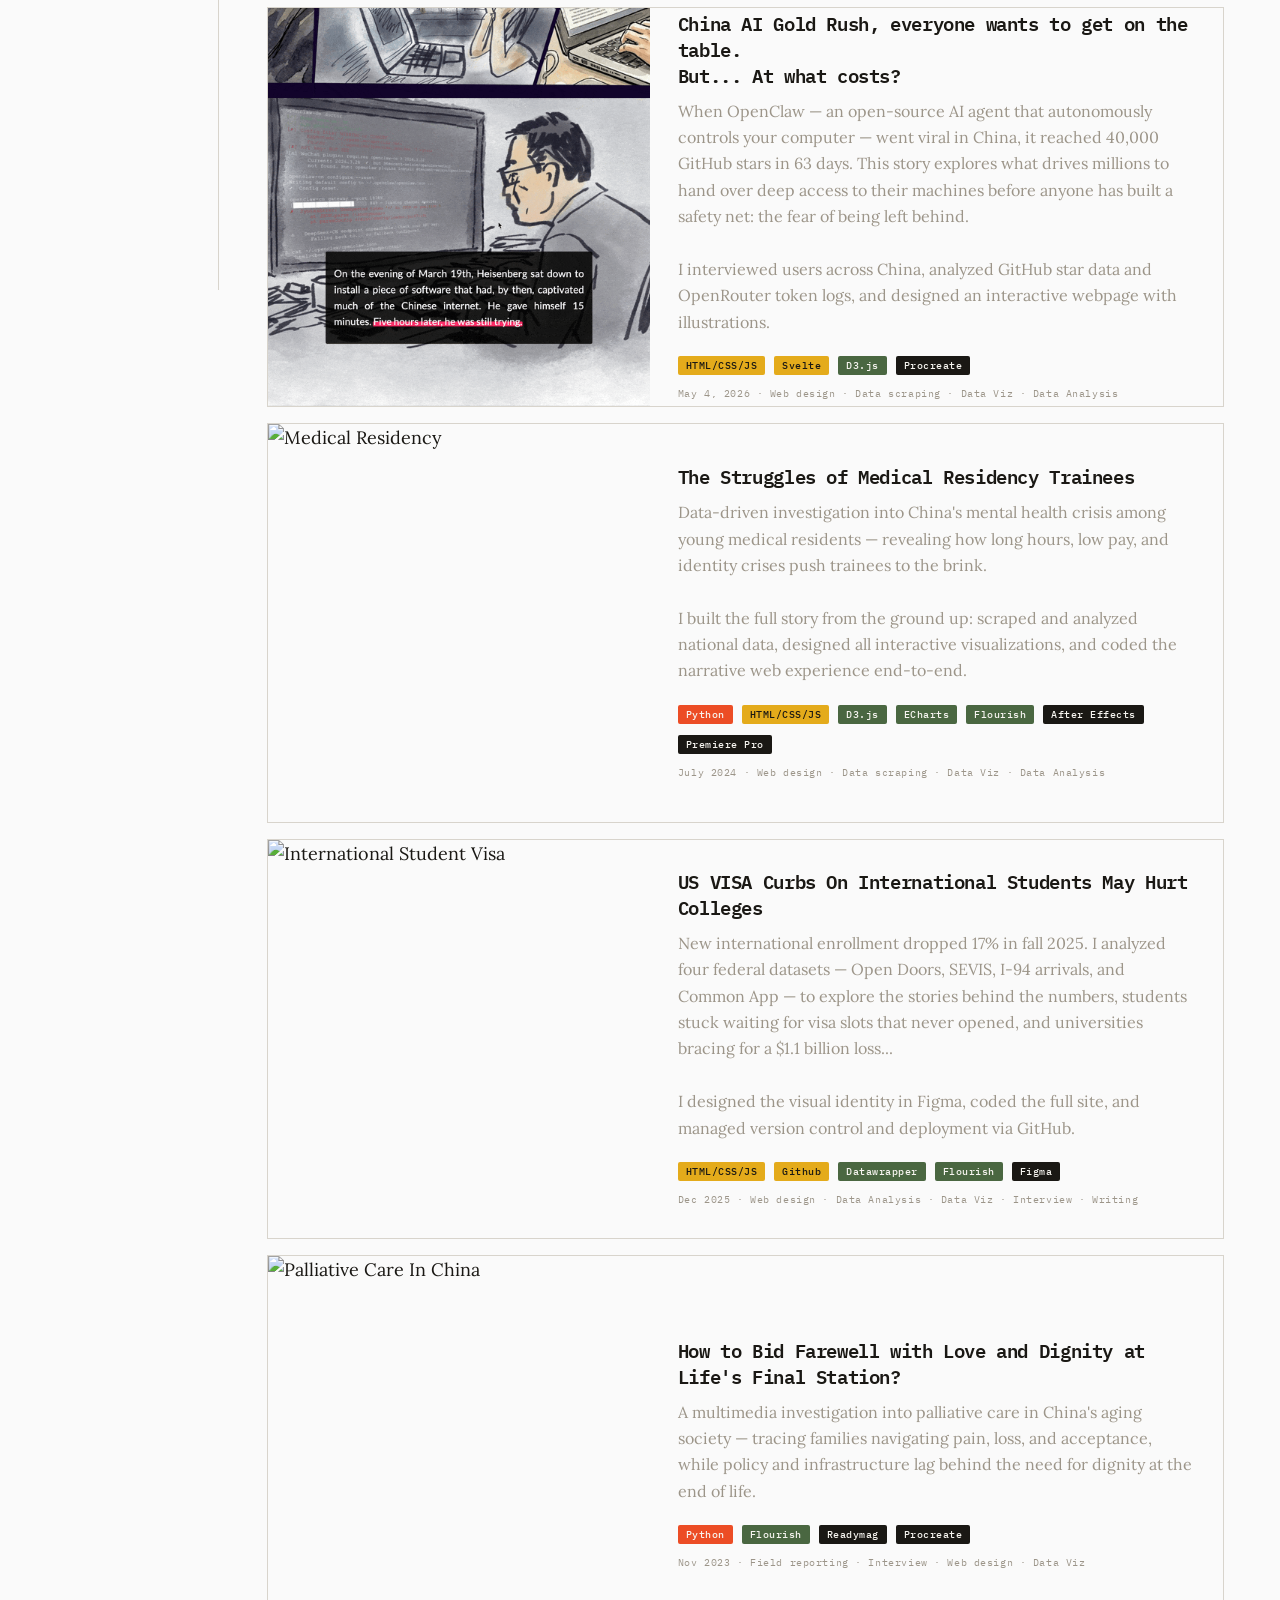
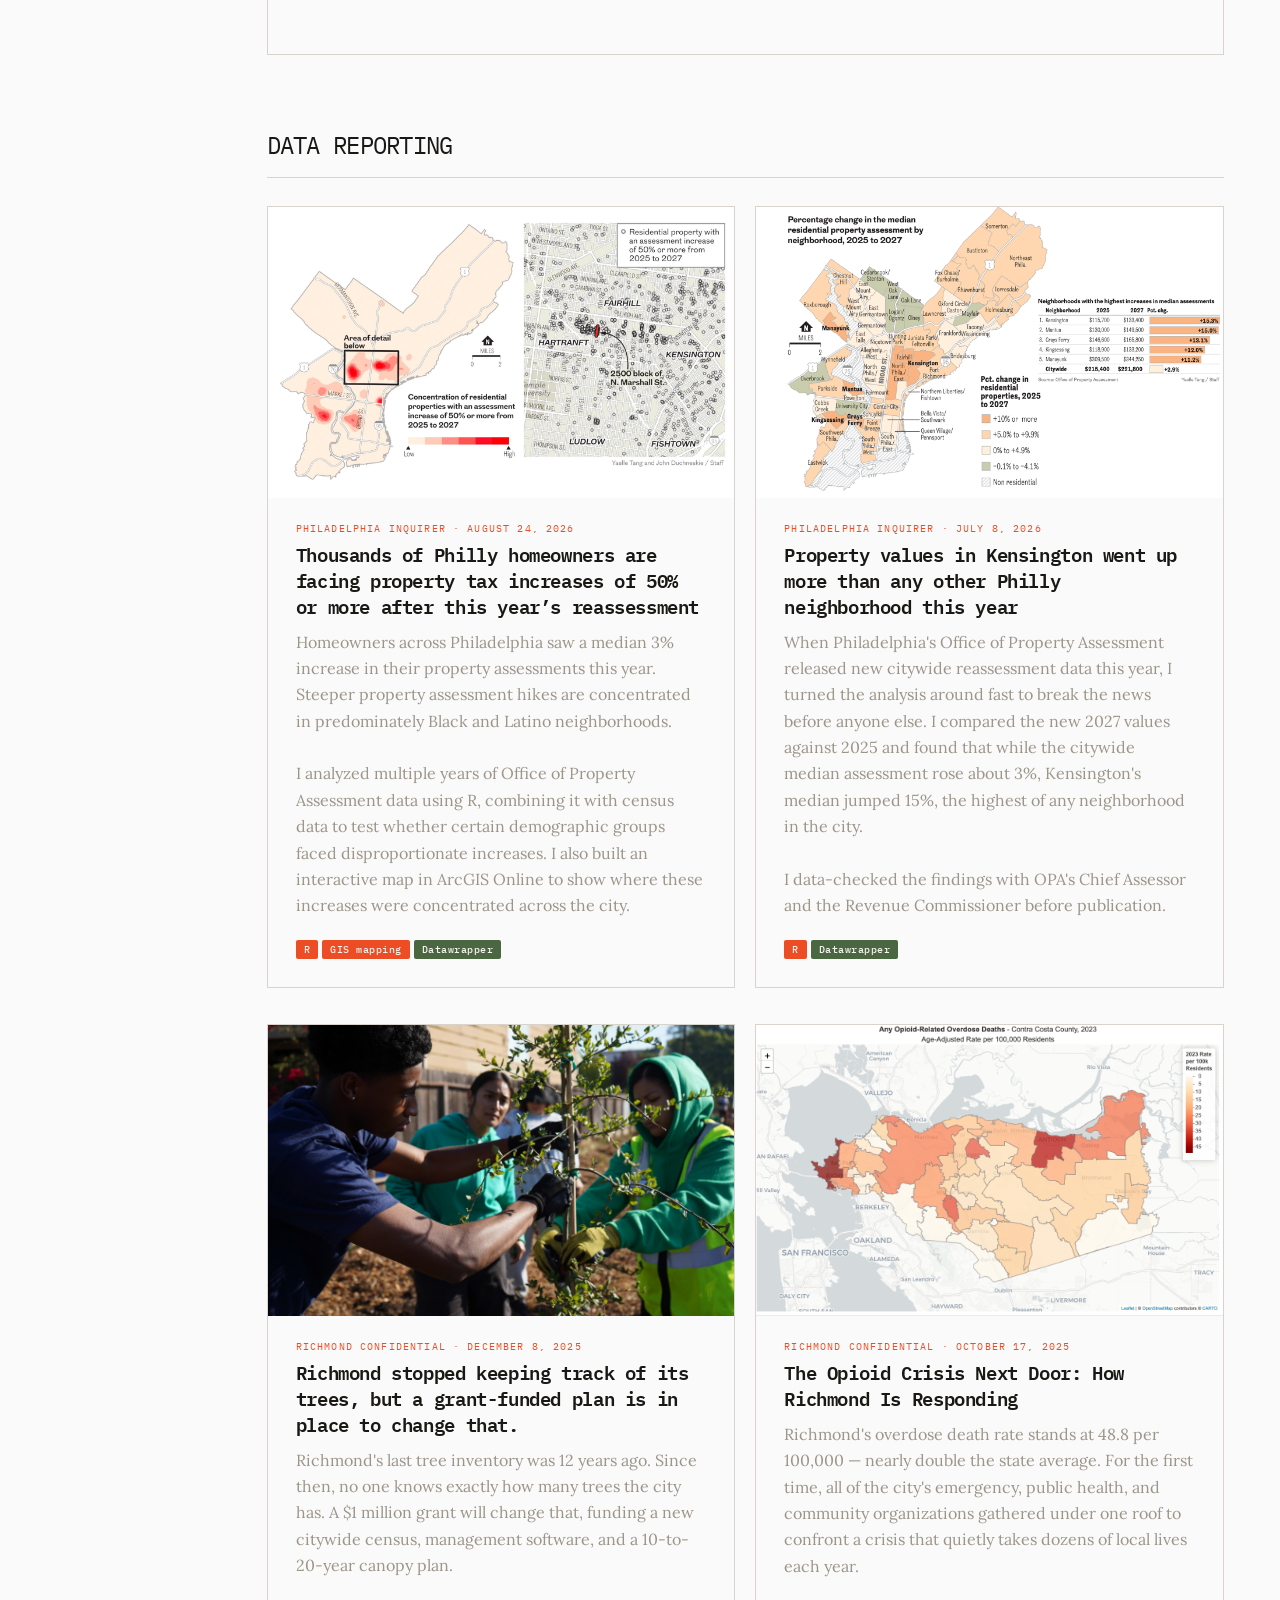
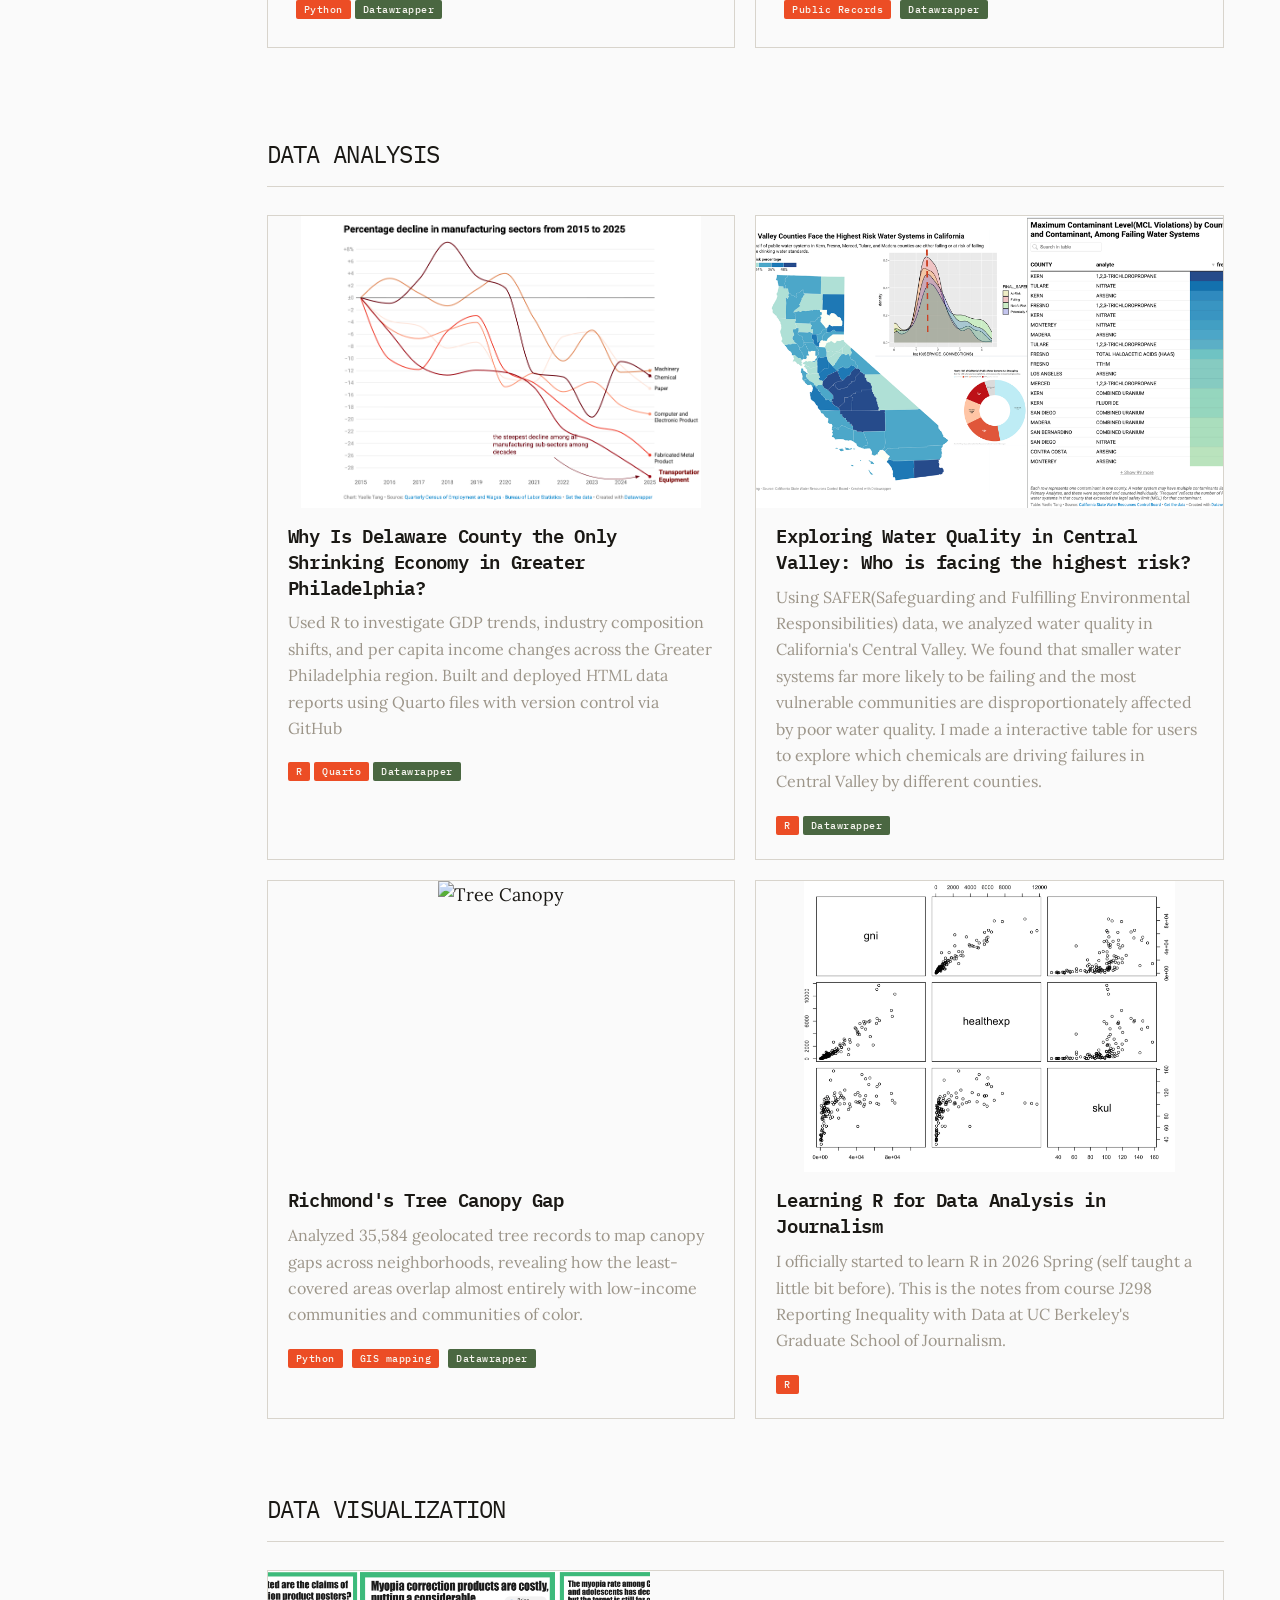
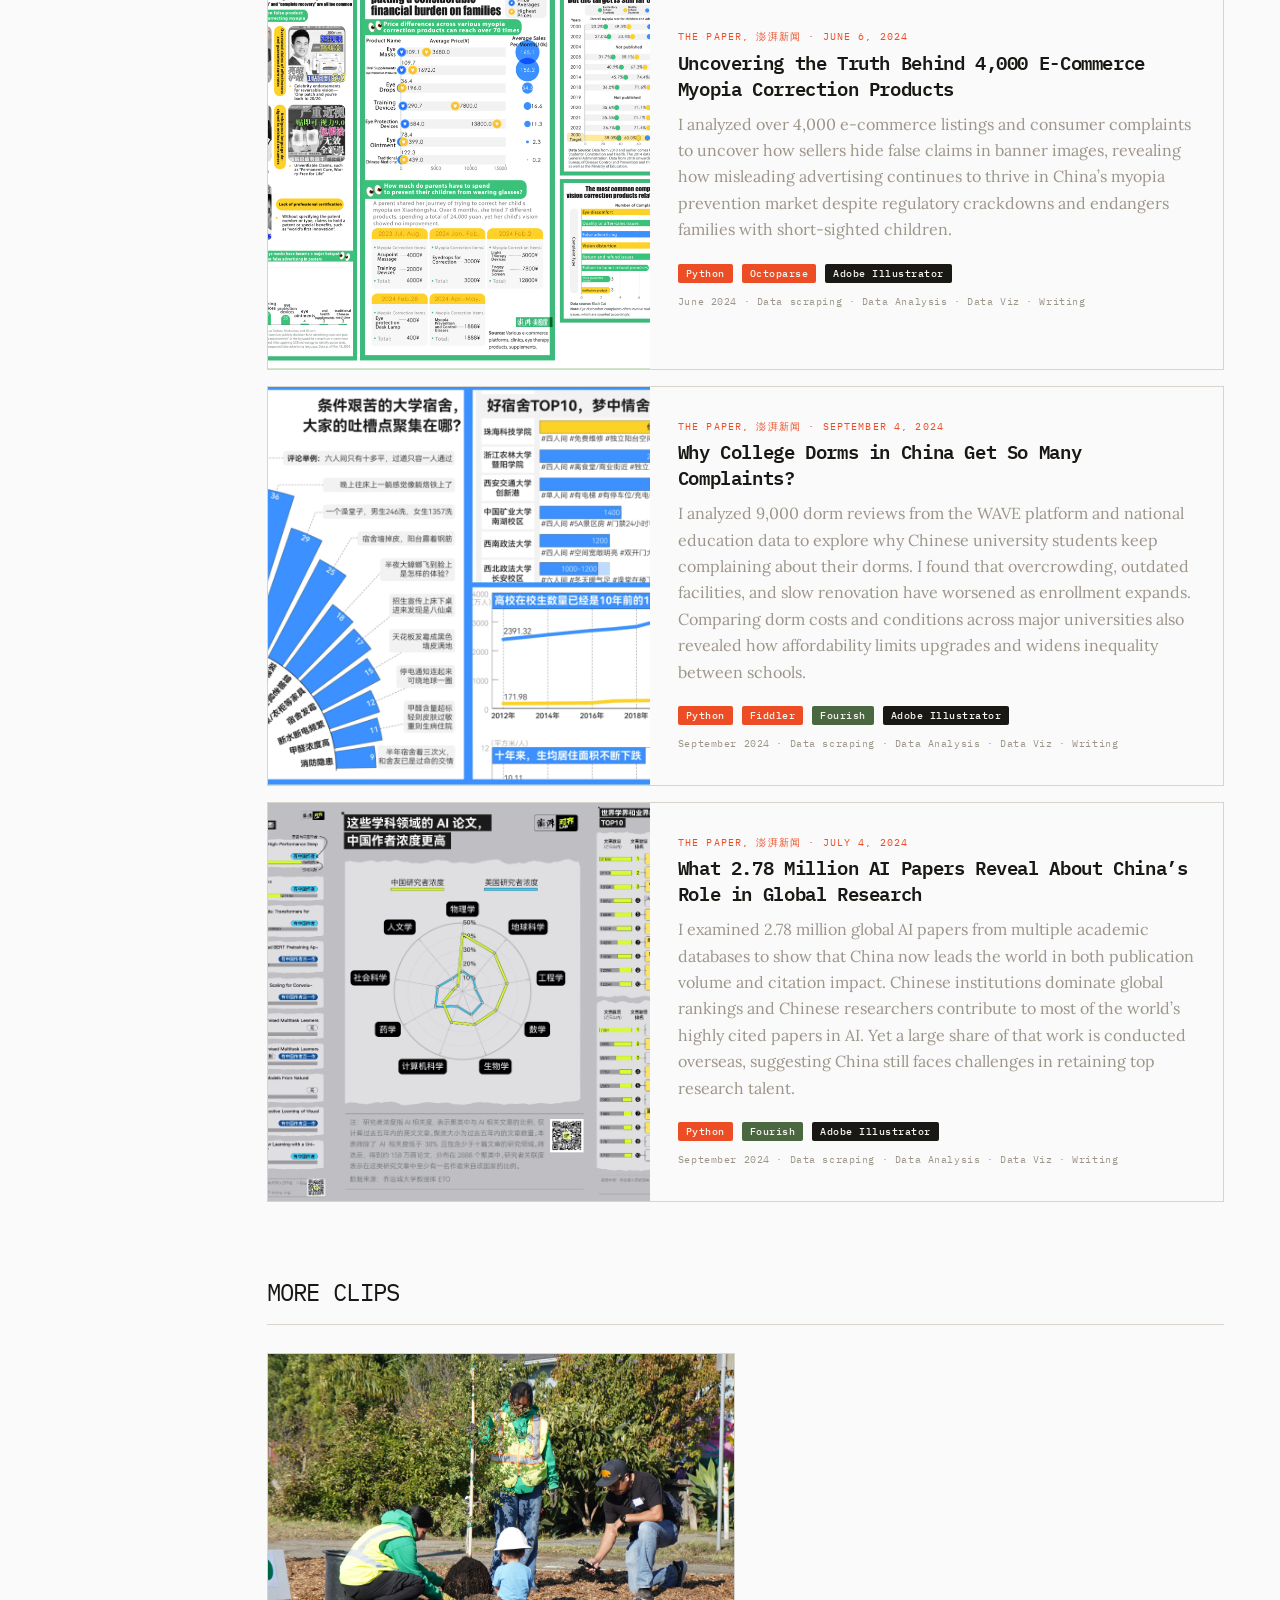
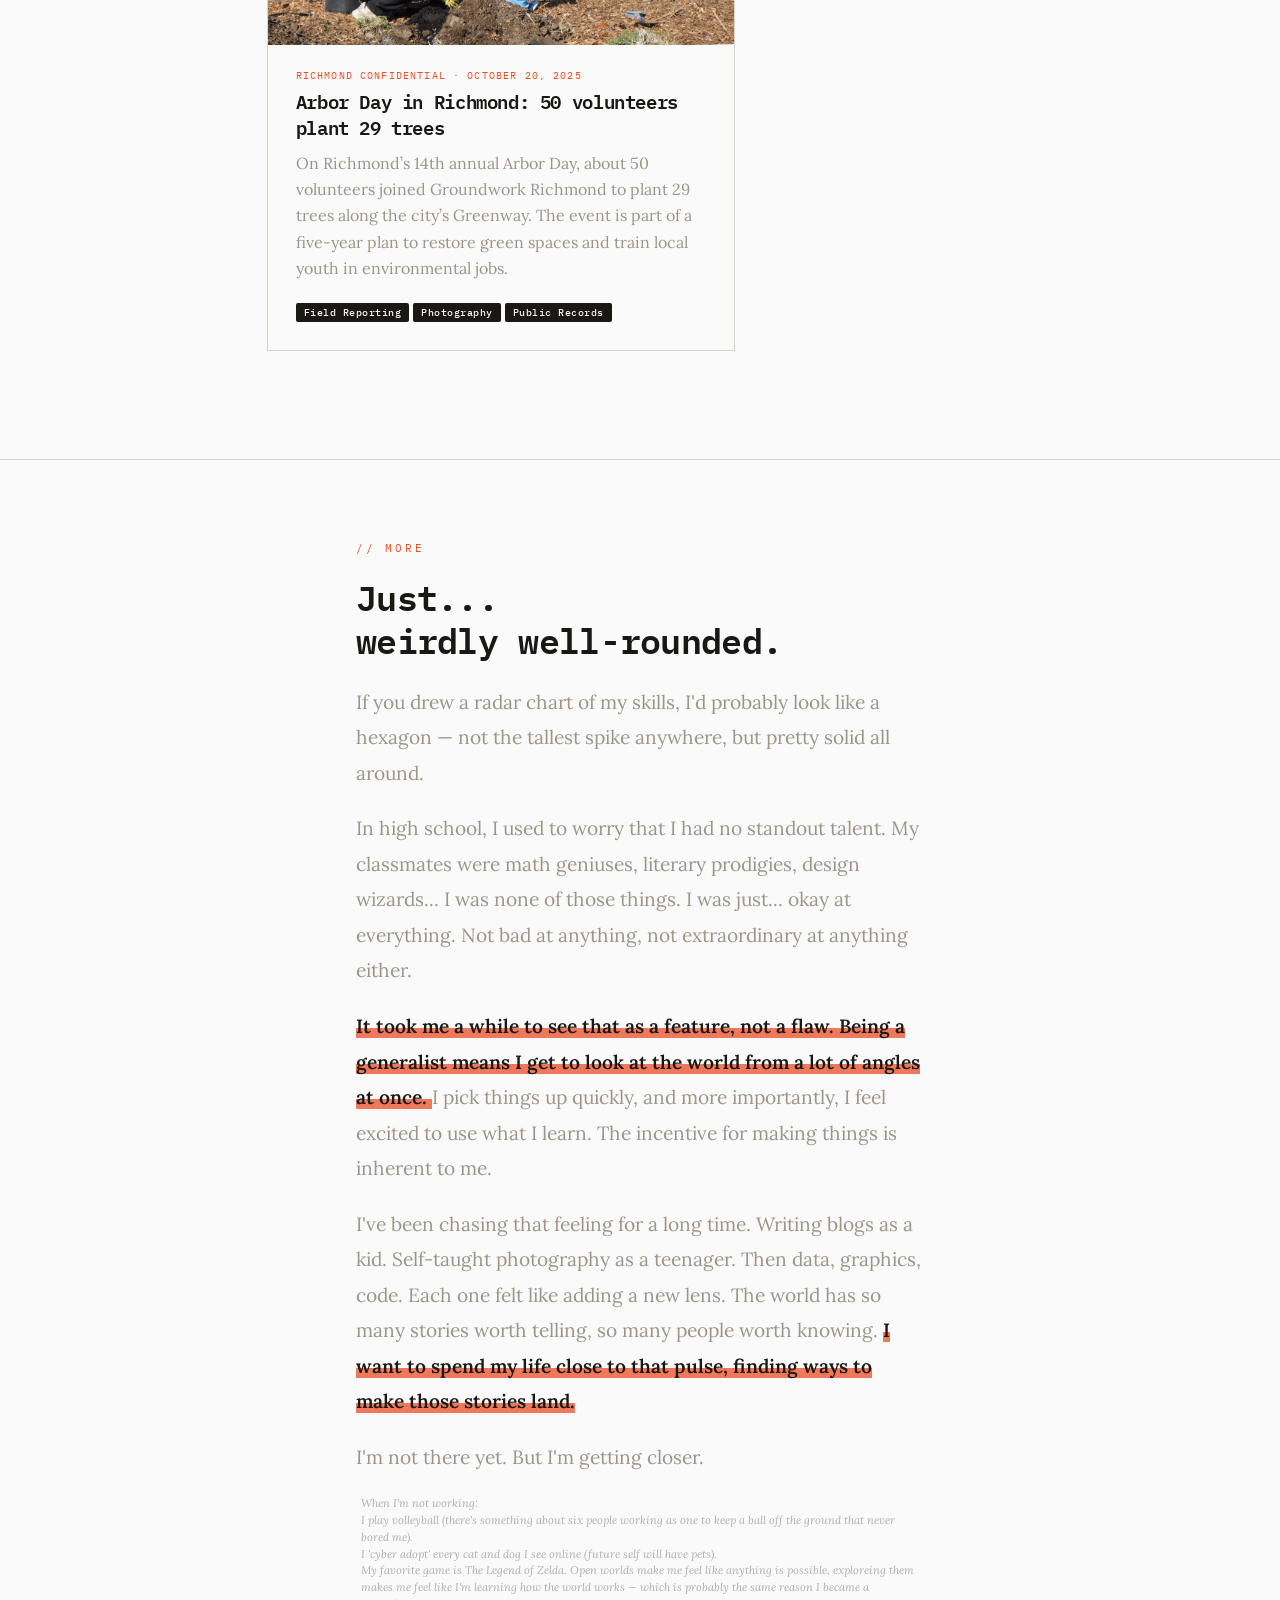
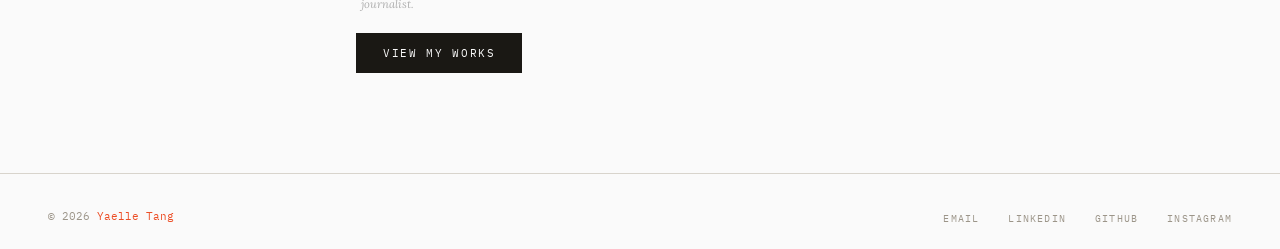
==== commit cff270d6: "icon" ====
--- a/index.html
+++ b/index.html
@@ -5,6 +5,8 @@
   <meta charset="UTF-8">
   <meta name="viewport" content="width=device-width, initial-scale=1.0">
   <title>Yaelle Tang</title>
+  <!-- icon -->
+  <link rel="icon" type="image/png" href="/img/icon.png" />
 
   <!-- Bootstrap 5 -->
   <link href="https://cdn.jsdelivr.net/npm/bootstrap@5.3.3/dist/css/bootstrap.min.css" rel="stylesheet">
@@ -24,8 +26,8 @@
     <div class="container-fluid px-5">
       <a class="navbar-brand" href="#"> <span>Yaelle </span>Tang</a>
       <div class="d-flex gap-1 align-items-center">
+        <a class="nav-link" href="#interactives">Interactives</a>
         <a class="nav-link" href="#data-reporting">Data Reporting</a>
-        <a class="nav-link" href="#interactives">Interactives</a>
         <a class="nav-link" href="#analysis">Data Analysis</a>
         <a class="nav-link" href="#dataviz">Data Viz</a>
         <a class="nav-link" href="#more-clips">More Clips</a>
@@ -144,8 +146,8 @@
         <div class="col-lg-2 d-none d-lg-block">
           <div class="work-sidebar">
             <span class="sidebar-label">// Portfolio</span>
+            <a class="sidebar-link active" href="#interactives">Interactives</a>
             <a class="sidebar-link active" href="#data-reporting">Data Reporting</a>
-            <a class="sidebar-link active" href="#interactives">Interactives</a>
             <a class="sidebar-link" href="#analysis">Data Analysis</a>
             <a class="sidebar-link" href="#dataviz">Data Viz</a>
             <a class="sidebar-link" href="#more-clips">More Clips</a>
@@ -155,6 +157,138 @@
         <!-- Main content -->
         <div class="col-lg-10 col-12">
           <div class="work-main">
+
+            <!-- ── Interactives ── -->
+            <div class="work-block" id="interactives">
+              <div class="block-header">
+                <span class="block-title">Interactives</span>
+                <!-- <span class="block-count">2 projects</span> -->
+              </div>
+
+              <!-- ══════property relief tool══════════ -->
+              <a class="project-card"
+                href="https://www.inquirer.com/real-estate/housing/inq2/philadelphia-property-assessment-tax-saving-program-20260731.html "
+                target="_blank">
+                <div class="card-img-col">
+                  <img src="img/cover-tax-saving.png" alt="Property Tax Relief Tool">
+                </div>
+                <div class="card-body-custom">
+                  <div class="card-title-custom">Philly homeowner taxes are going up. Are you missing out on thousands
+                    in savings?</div>
+                  <div class="card-desc">Answer a few short questions to find out which Philadelphia tax relief programs
+                    you likely qualify for, an estimate of how much you could save, application deadlines, and where to
+                    apply. <br><br>
+                    I compiled property assessment data across five years and program eligibility data, then used R to
+                    build eligibility logic across programs. I built the front end so users could interact with the
+                    results directly, and worked with the interactives team to design and test the tool before launch.
+                  </div>
+                  <div class="mb-2">
+                    <span class="tag tag-red">R</span>
+                    <span class="tag tag-yellow">React.js</span>
+                    <span class="tag tag-yellow">HTML/CSS/JS</span>
+                  </div>
+                  <div class="card-meta">July 31, 2026 · Philadelphia Inquirer</div>
+                </div>
+              </a>
+
+              <!-- ══════AI══════════ -->
+              <a class="project-card" href="https://yaelle-tang.github.io/Ai_Anxiety/" target="_blank">
+                <div class="card-img-col">
+                  <img src="img/cover-ai_anxiety.gif" alt="AI Anxiety">
+                </div>
+                <div class="card-body-custom">
+                  <div class="card-title-custom">China AI Gold Rush, everyone wants to get on the table.<br>But... At
+                    what
+                    costs?</div>
+                  <div class="card-desc">When OpenClaw — an open-source AI agent that autonomously controls your
+                    computer — went viral in China, it reached 40,000 GitHub stars in 63 days. This story explores what
+                    drives millions to hand over deep access to their machines before anyone has built a safety net: the
+                    fear of being left behind. <br><br>I interviewed users across China, analyzed
+                    GitHub star data and OpenRouter token logs, and designed an interactive webpage with illustrations.
+                  </div>
+                  <div class="mb-2">
+                    <span class="tag tag-yellow">HTML/CSS/JS</span>
+                    <span class="tag tag-yellow">Svelte</span>
+                    <span class="tag tag-green">D3.js</span>
+                    <span class="tag tag-dark">Procreate</span>
+                  </div>
+                  <div class="card-meta">May 4, 2026 · Web design · Data scraping · Data Viz · Data Analysis</div>
+                </div>
+              </a>
+
+              <!-- ══════规培生══════════ -->
+              <a class="project-card" href="https://medicalresidency.github.io/datanews-English/" target="_blank">
+                <div class="card-img-col">
+                  <img src="img/cover-medical.gif" alt="Medical Residency">
+                </div>
+                <div class="card-body-custom">
+                  <div class="card-title-custom">The Struggles of Medical Residency Trainees</div>
+                  <div class="card-desc">Data-driven investigation into China's mental health crisis among young medical
+                    residents — revealing how long hours, low pay, and identity crises push trainees to the brink.
+                    <br><br>I built the full story from the ground up: scraped and analyzed national data, designed all
+                    interactive visualizations, and coded the narrative web experience end-to-end.
+                  </div>
+                  <div class="mb-2">
+                    <span class="tag tag-red">Python</span>
+                    <span class="tag tag-yellow">HTML/CSS/JS</span>
+                    <span class="tag tag-green">D3.js</span>
+                    <span class="tag tag-green">ECharts</span>
+                    <span class="tag tag-green">Flourish</span>
+                    <span class="tag tag-dark">After Effects</span>
+                    <span class="tag tag-dark">Premiere Pro</span>
+                  </div>
+                  <div class="card-meta">July 2024 · Web design · Data scraping · Data Viz · Data Analysis</div>
+                </div>
+              </a>
+
+              <!-- ══════international student visa══════════ -->
+              <a class="project-card" href="https://yaelle-tang.github.io/International-student-visa/" target="_blank">
+                <div class="card-img-col">
+                  <img src="img/cover-visa.gif" alt="International Student Visa">
+                </div>
+                <div class="card-body-custom">
+                  <div class="card-title-custom">US VISA Curbs On International Students May Hurt Colleges</div>
+                  <div class="card-desc">New international enrollment dropped 17% in fall 2025. I analyzed four federal
+                    datasets — Open Doors, SEVIS, I-94 arrivals, and Common App — to explore the stories behind the
+                    numbers, students stuck waiting for visa slots that never opened, and universities bracing for a
+                    $1.1 billion loss... <br><br>
+                    I designed the visual identity in Figma, coded the full site, and managed version control and
+                    deployment via GitHub.
+
+                  </div>
+                  <div class="mb-2">
+                    <span class="tag tag-yellow">HTML/CSS/JS</span>
+                    <span class="tag tag-yellow">Github</span>
+                    <span class="tag tag-green">Datawrapper</span>
+                    <span class="tag tag-green">Flourish</span>
+                    <span class="tag tag-dark">Figma</span>
+                  </div>
+                  <div class="card-meta">Dec 2025 · Web design · Data Analysis · Data Viz · Interview · Writing</div>
+                </div>
+              </a>
+
+              <!-- ══════安宁疗护══════════ -->
+              <a class="project-card" href="https://readymag.website/u2354871644/4448902/" target="_blank">
+                <div class="card-img-col">
+                  <img src="img/cover-palliativecare.gif" alt="Palliative Care In China">
+                </div>
+                <div class="card-body-custom">
+                  <div class="card-title-custom">How to Bid Farewell with Love and Dignity at Life's Final Station?
+                  </div>
+                  <div class="card-desc">A multimedia investigation into palliative care in China's aging society —
+                    tracing families navigating pain, loss, and acceptance, while policy and infrastructure lag behind
+                    the need for dignity at the end of life.
+                  </div>
+                  <div class="mb-2">
+                    <span class="tag tag-red">Python</span>
+                    <span class="tag tag-green">Flourish</span>
+                    <span class="tag tag-dark">Readymag</span>
+                    <span class="tag tag-dark">Procreate</span>
+                  </div>
+                  <div class="card-meta">Nov 2023 · Field reporting · Interview · Web design · Data Viz</div>
+                </div>
+              </a>
+            </div>
 
             <!-- ── Data-reporting ── -->
             <div class="work-block" id="data-reporting">
@@ -251,139 +385,6 @@
 
               </div> <!-- data-reporting-grid -->
             </div> <!-- data-reporting -->
-
-            <!-- ── Interactives ── -->
-            <div class="work-block" id="interactives">
-              <div class="block-header">
-                <span class="block-title">Interactives</span>
-                <!-- <span class="block-count">2 projects</span> -->
-              </div>
-
-              <!-- ══════property relief tool══════════ -->
-              <a class="project-card"
-                href="https://www.inquirer.com/real-estate/housing/inq2/philadelphia-property-assessment-tax-saving-program-20260731.html "
-                target="_blank">
-                <div class="card-img-col">
-                  <img src="img/cover-tax-saving.png" alt="Property Tax Relief Tool">
-                </div>
-                <div class="card-body-custom">
-                  <div class="card-title-custom">Philly homeowner taxes are going up. Are you missing out on thousands
-                    in savings?</div>
-                  <div class="card-desc">Answer a few short questions to find out which Philadelphia tax relief programs
-                    you likely qualify for, an estimate of how much you could save, application deadlines, and where to
-                    apply. <br><br>
-                    I compiled property assessment data across five years and program eligibility data, then used R to
-                    build eligibility logic across programs. I built the front end so users could interact with the
-                    results directly, and worked with the interactives team to design and test the tool before launch.
-                  </div>
-                  <div class="mb-2">
-                    <span class="tag tag-red">R</span>
-                    <span class="tag tag-yellow">React.js</span>
-                    <span class="tag tag-yellow">HTML/CSS/JS</span>
-                  </div>
-                  <div class="card-meta">July 31, 2026 · Philadelphia Inquirer</div>
-                </div>
-              </a>
-
-              <!-- ══════AI══════════ -->
-              <a class="project-card" href="https://yaelle-tang.github.io/Ai_Anxiety/" target="_blank">
-                <div class="card-img-col">
-                  <img src="img/cover-ai_anxiety.gif" alt="AI Anxiety">
-                </div>
-                <div class="card-body-custom">
-                  <div class="card-title-custom">China AI Gold Rush, everyone wants to get on the table.<br>But... At
-                    what
-                    costs?</div>
-                  <div class="card-desc">When OpenClaw — an open-source AI agent that autonomously controls your
-                    computer — went viral in China, it reached 40,000 GitHub stars in 63 days. This story explores what
-                    drives millions to hand over deep access to their machines before anyone has built a safety net: the
-                    fear of being left behind. <br><br>I interviewed users across China, analyzed
-                    GitHub star data and OpenRouter token logs, and designed an interactive webpage with illustrations.
-                  </div>
-                  <div class="mb-2">
-                    <span class="tag tag-yellow">HTML/CSS/JS</span>
-                    <span class="tag tag-yellow">Svelte</span>
-                    <span class="tag tag-green">D3.js</span>
-                    <span class="tag tag-dark">Procreate</span>
-                  </div>
-                  <div class="card-meta">May 4, 2026 · Web design · Data scraping · Data Viz · Data Analysis</div>
-                </div>
-              </a>
-
-              <!-- ══════规培生══════════ -->
-              <a class="project-card" href="https://medicalresidency.github.io/datanews-English/" target="_blank">
-                <div class="card-img-col">
-                  <img src="img/cover-medical.gif" alt="Medical Residency">
-                </div>
-                <div class="card-body-custom">
-                  <div class="card-title-custom">The Struggles of Medical Residency Trainees</div>
-                  <div class="card-desc">Data-driven investigation into China's mental health crisis among young medical
-                    residents — revealing how long hours, low pay, and identity crises push trainees to the brink.
-                    <br><br>I built the full story from the ground up: scraped and analyzed national data, designed all
-                    interactive visualizations, and coded the narrative web experience end-to-end.
-                  </div>
-                  <div class="mb-2">
-                    <span class="tag tag-red">Python</span>
-                    <span class="tag tag-yellow">HTML/CSS/JS</span>
-                    <span class="tag tag-green">D3.js</span>
-                    <span class="tag tag-green">ECharts</span>
-                    <span class="tag tag-green">Flourish</span>
-                    <span class="tag tag-dark">After Effects</span>
-                    <span class="tag tag-dark">Premiere Pro</span>
-                  </div>
-                  <div class="card-meta">July 2024 · Web design · Data scraping · Data Viz · Data Analysis</div>
-                </div>
-              </a>
-
-              <!-- ══════international student visa══════════ -->
-              <a class="project-card" href="https://yaelle-tang.github.io/International-student-visa/" target="_blank">
-                <div class="card-img-col">
-                  <img src="img/cover-visa.gif" alt="International Student Visa">
-                </div>
-                <div class="card-body-custom">
-                  <div class="card-title-custom">US VISA Curbs On International Students May Hurt Colleges</div>
-                  <div class="card-desc">New international enrollment dropped 17% in fall 2025. I analyzed four federal
-                    datasets — Open Doors, SEVIS, I-94 arrivals, and Common App — to explore the stories behind the
-                    numbers, students stuck waiting for visa slots that never opened, and universities bracing for a
-                    $1.1 billion loss... <br><br>
-                    I designed the visual identity in Figma, coded the full site, and managed version control and
-                    deployment via GitHub.
-
-                  </div>
-                  <div class="mb-2">
-                    <span class="tag tag-yellow">HTML/CSS/JS</span>
-                    <span class="tag tag-yellow">Github</span>
-                    <span class="tag tag-green">Datawrapper</span>
-                    <span class="tag tag-green">Flourish</span>
-                    <span class="tag tag-dark">Figma</span>
-                  </div>
-                  <div class="card-meta">Dec 2025 · Web design · Data Analysis · Data Viz · Interview · Writing</div>
-                </div>
-              </a>
-
-              <!-- ══════安宁疗护══════════ -->
-              <a class="project-card" href="https://readymag.website/u2354871644/4448902/" target="_blank">
-                <div class="card-img-col">
-                  <img src="img/cover-palliativecare.gif" alt="Palliative Care In China">
-                </div>
-                <div class="card-body-custom">
-                  <div class="card-title-custom">How to Bid Farewell with Love and Dignity at Life's Final Station?
-                  </div>
-                  <div class="card-desc">A multimedia investigation into palliative care in China's aging society —
-                    tracing families navigating pain, loss, and acceptance, while policy and infrastructure lag behind
-                    the need for dignity at the end of life.
-                  </div>
-                  <div class="mb-2">
-                    <span class="tag tag-red">Python</span>
-                    <span class="tag tag-green">Flourish</span>
-                    <span class="tag tag-dark">Readymag</span>
-                    <span class="tag tag-dark">Procreate</span>
-                  </div>
-                  <div class="card-meta">Nov 2023 · Field reporting · Interview · Web design · Data Viz</div>
-                </div>
-              </a>
-            </div>
-
             <!-- ── DATA ANALYSIS ── -->
             <div class="work-block" id="analysis">
               <div class="block-header">
@@ -651,7 +652,7 @@
               journalist.</li>
 
           </ul>
-          <a href="#data-reporting" class="btn-primary-custom">View My Works</a>
+          <a href="#interactives" class="btn-primary-custom">View My Works</a>
         </div>
       </div>
     </div>
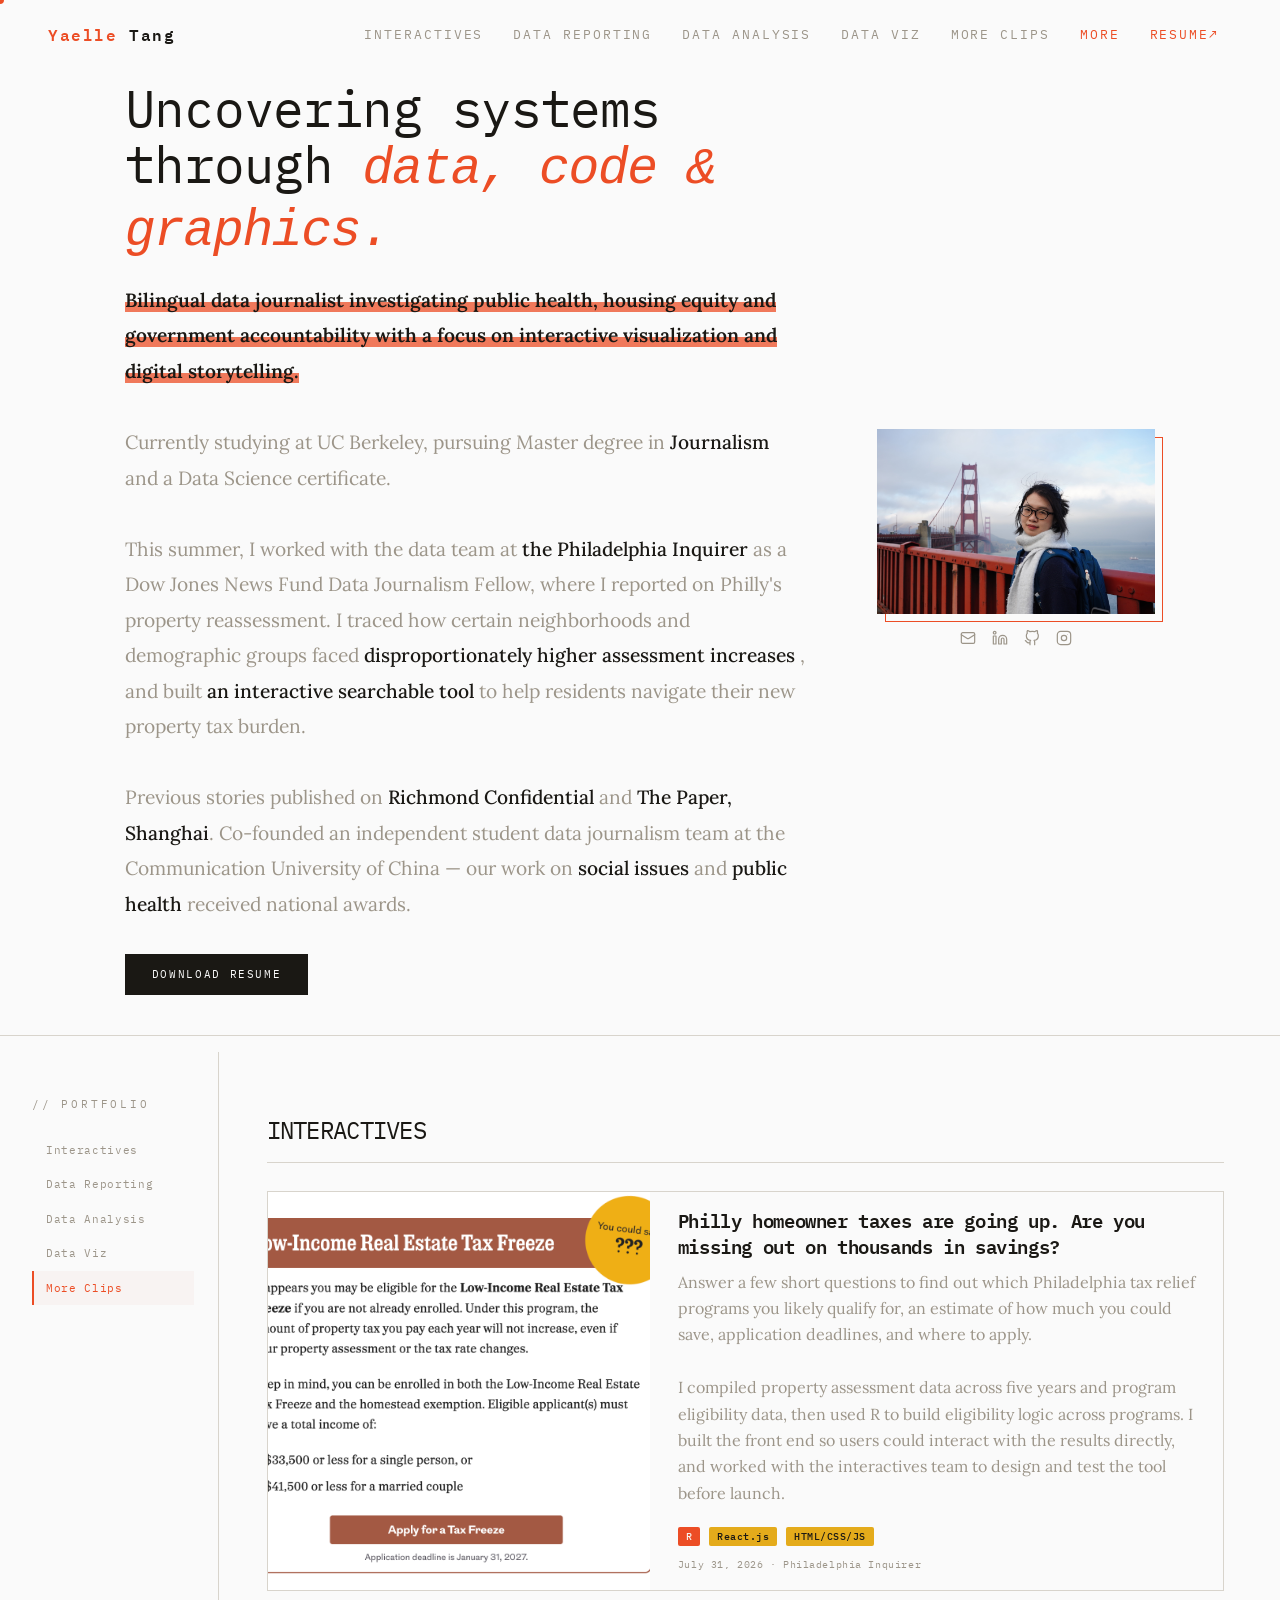
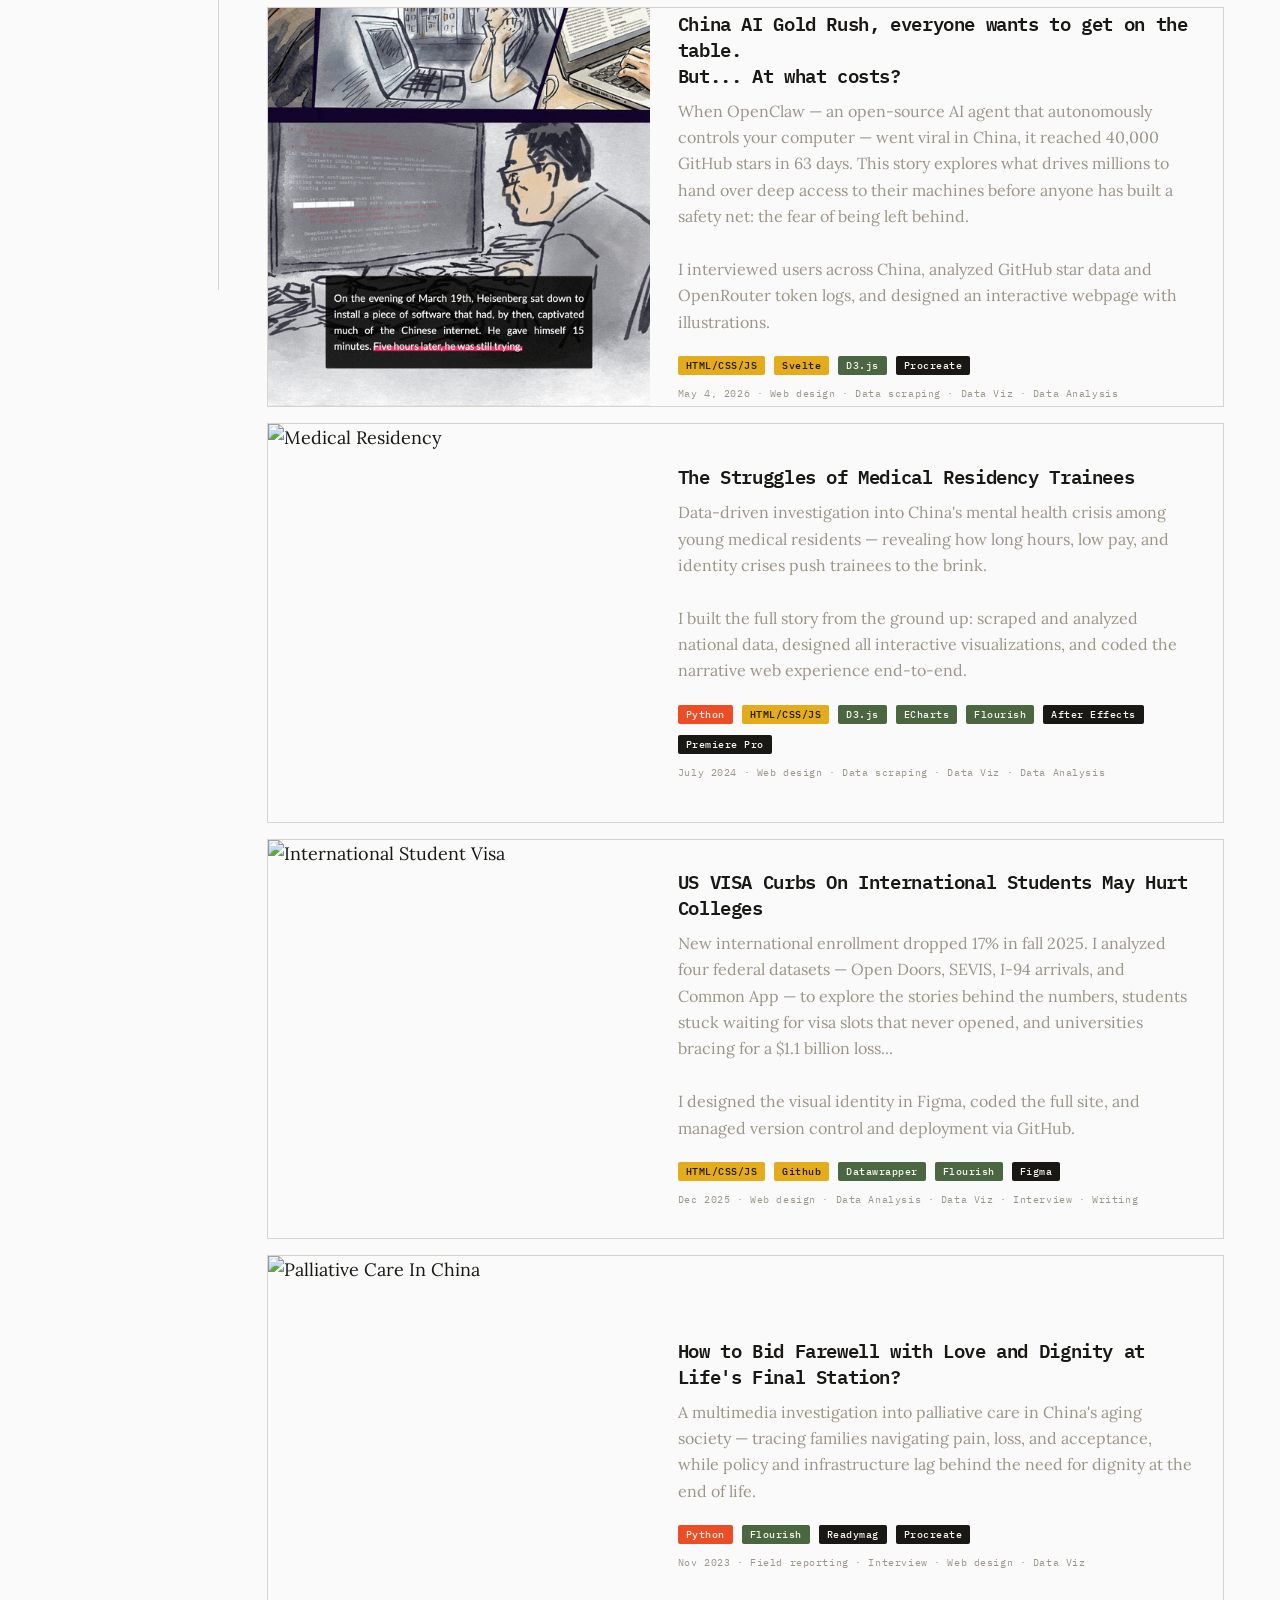
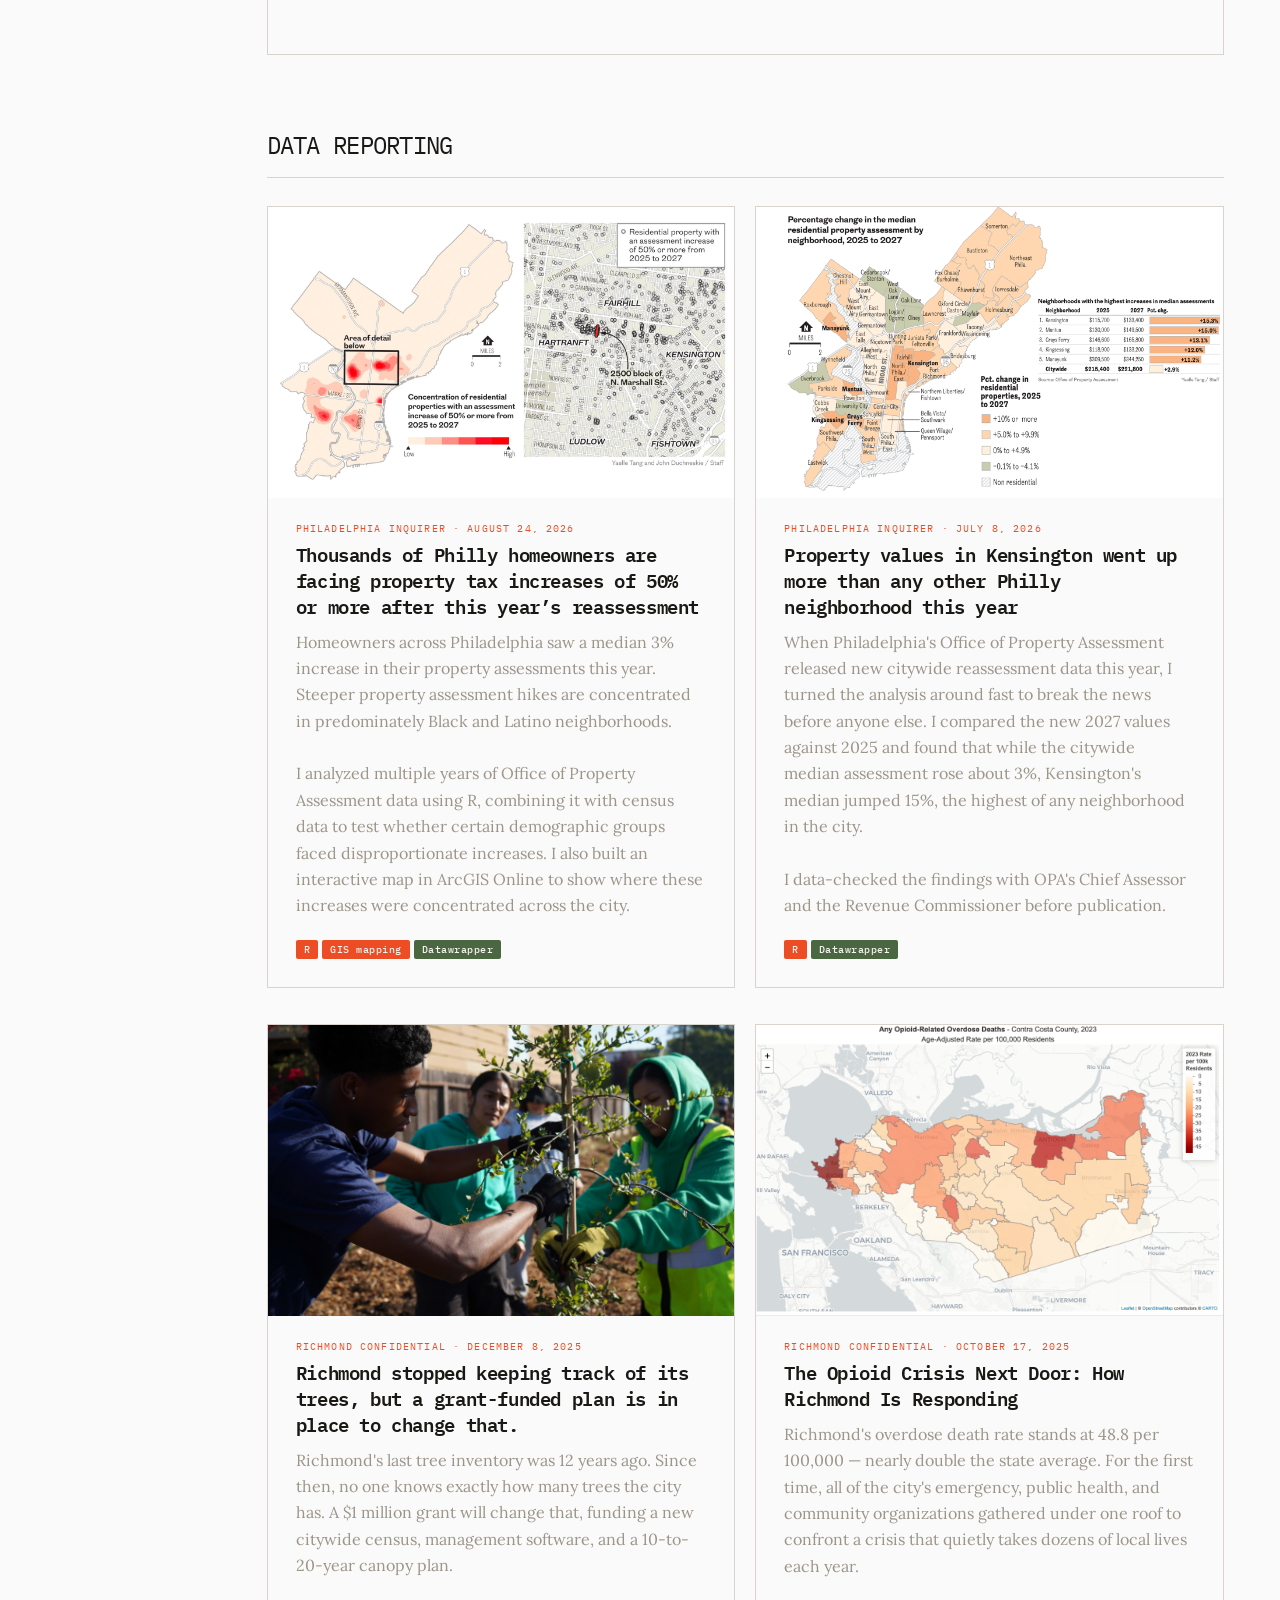
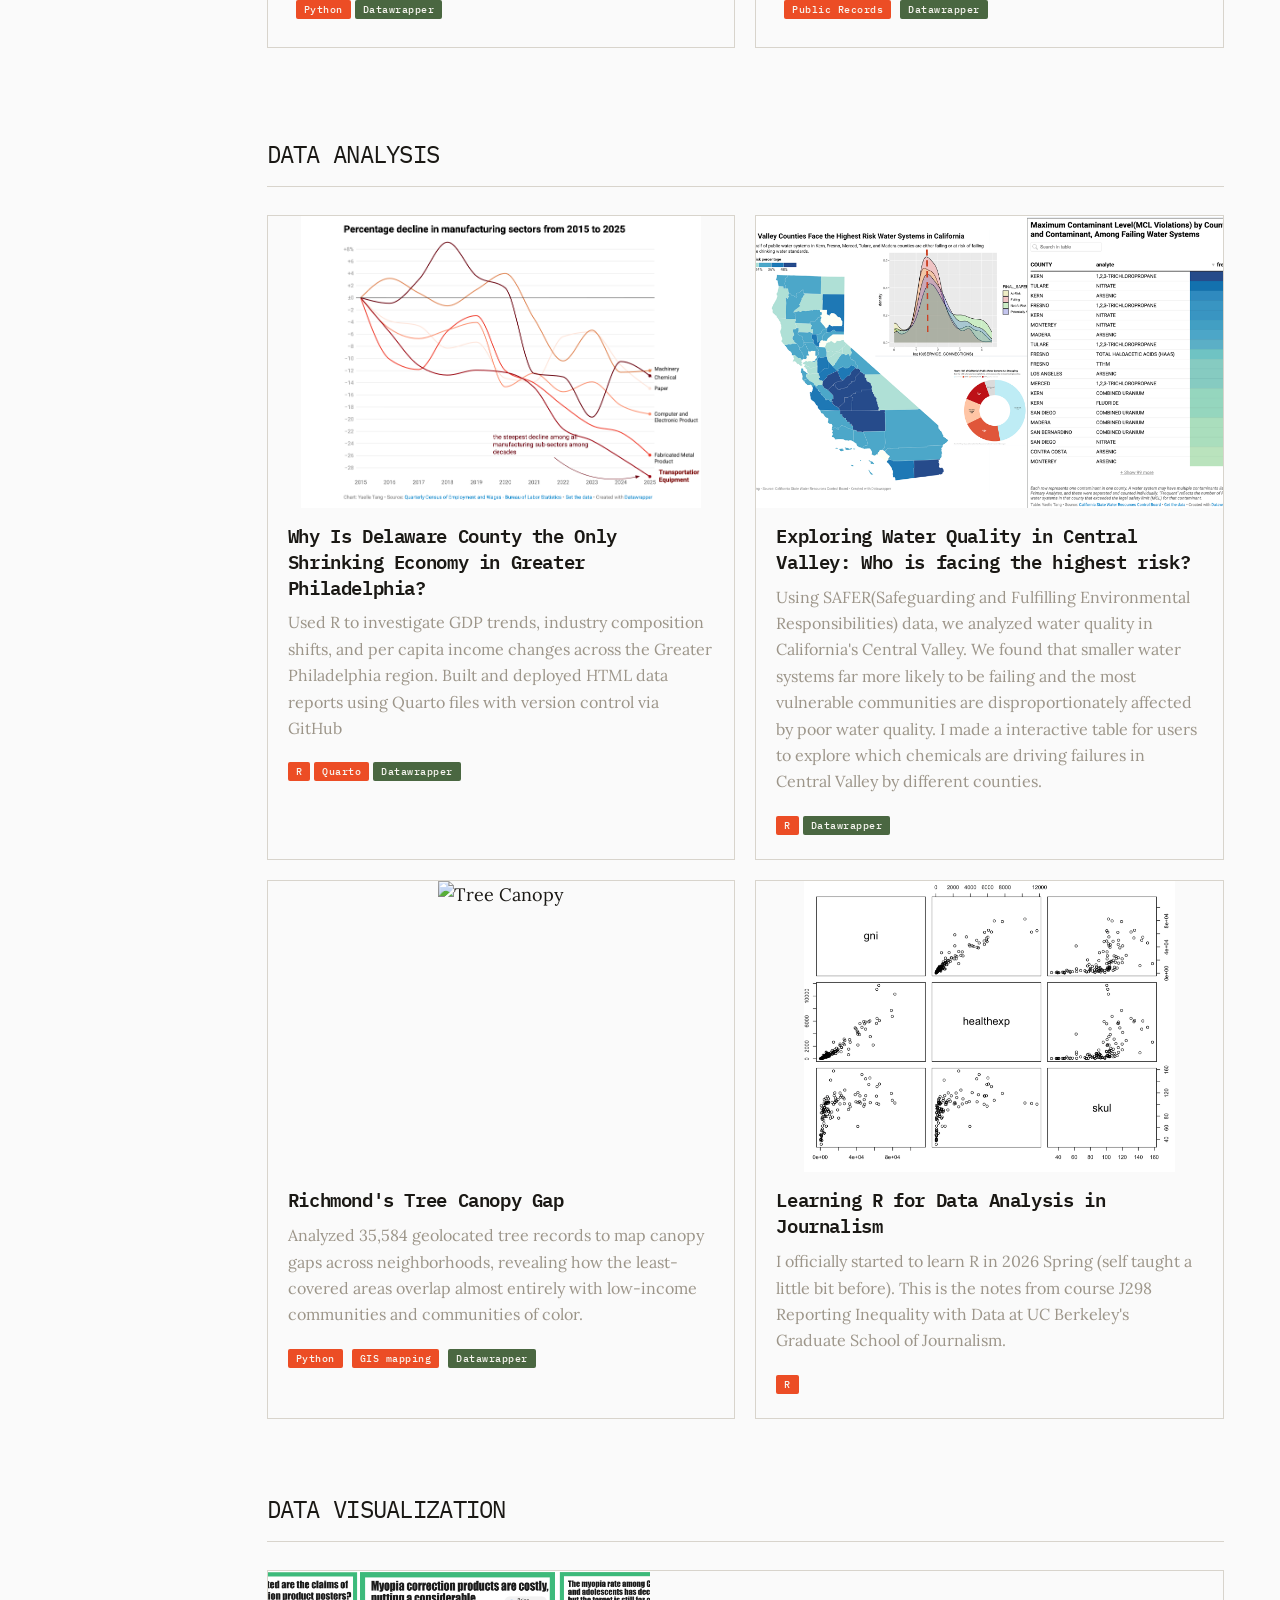
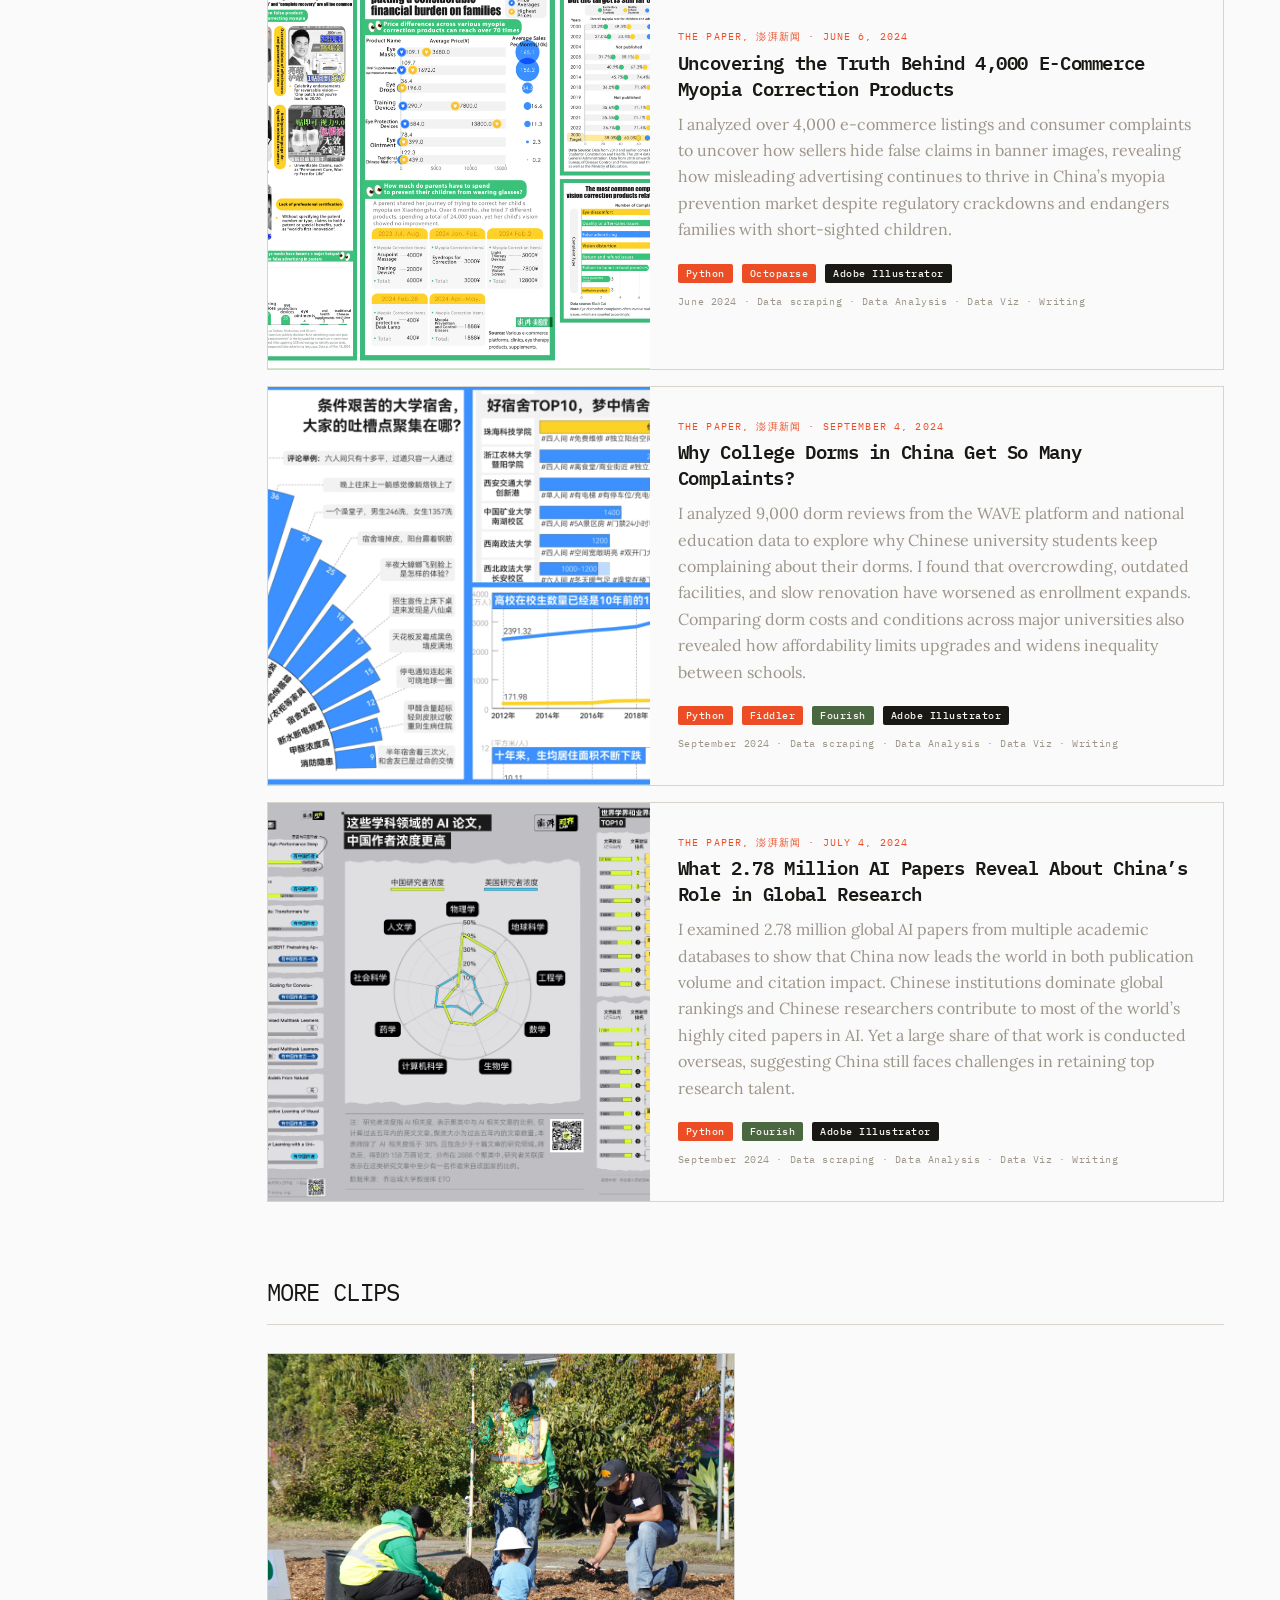
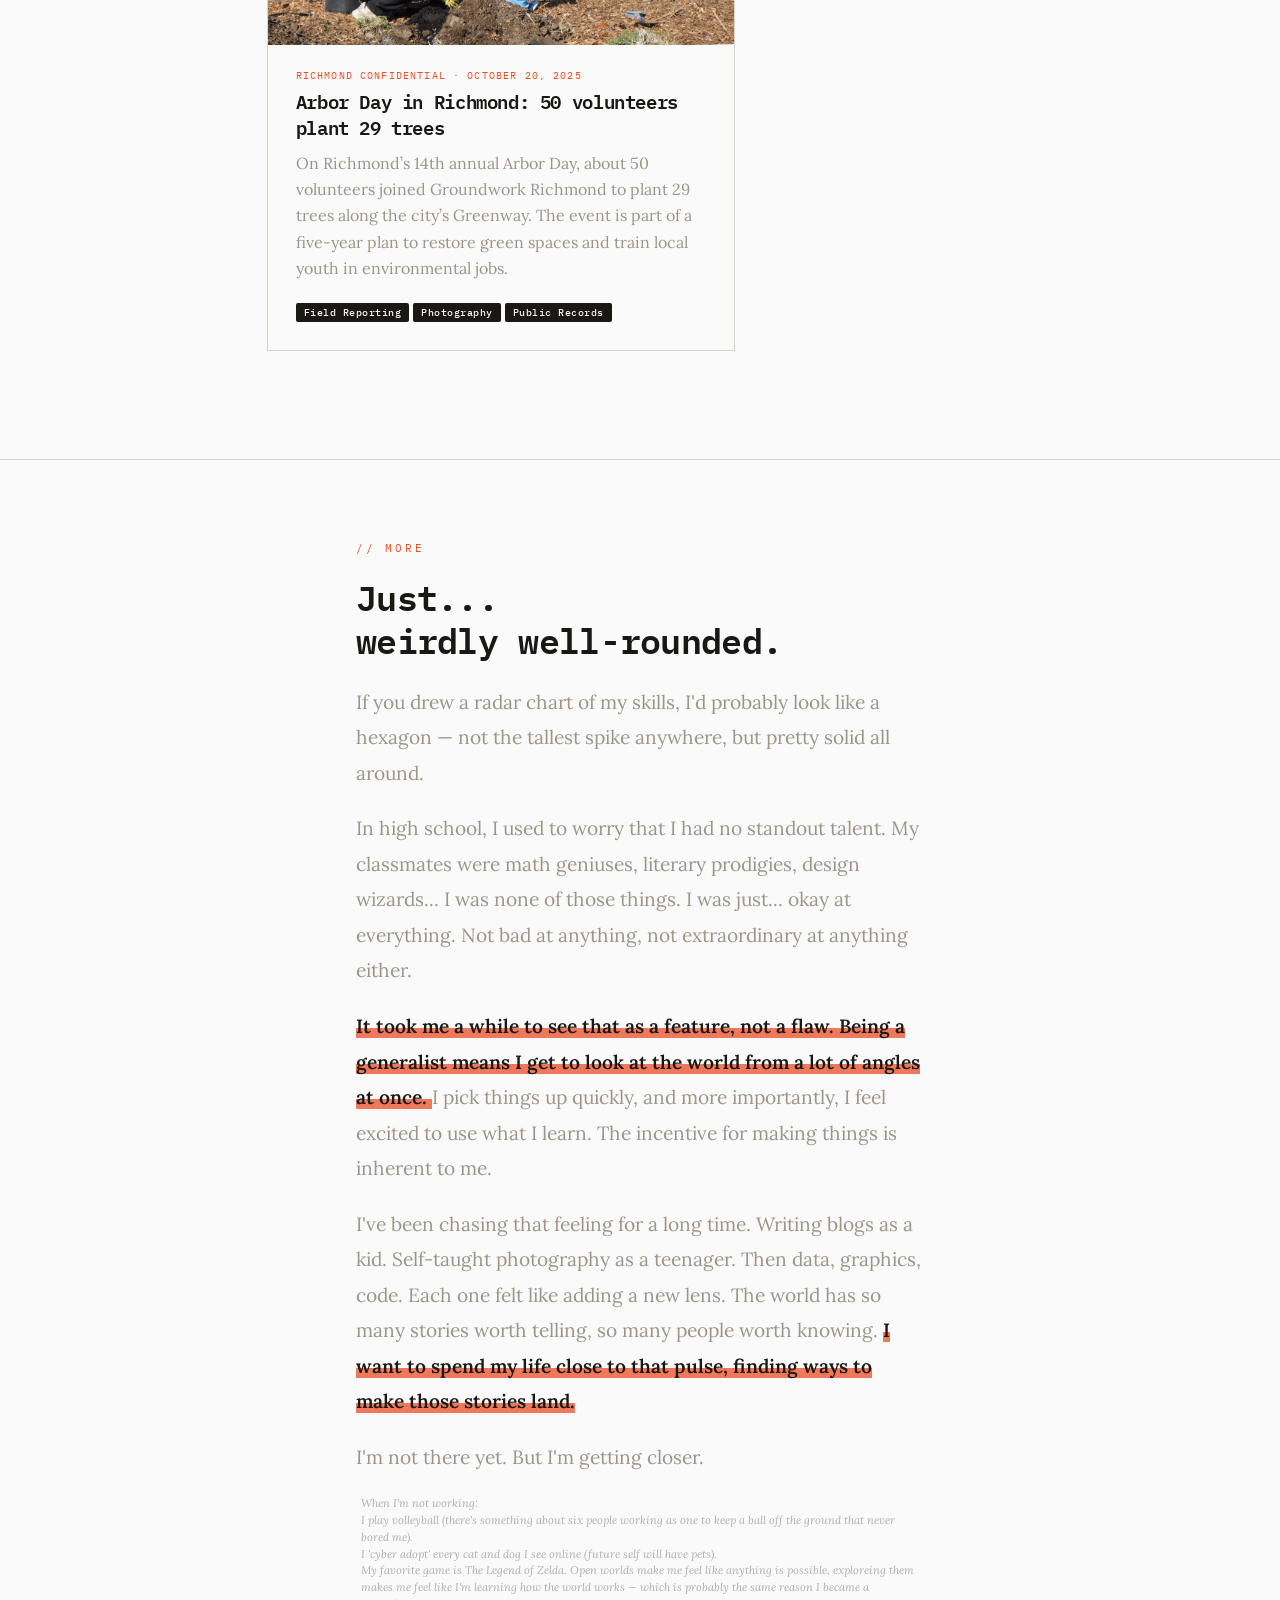
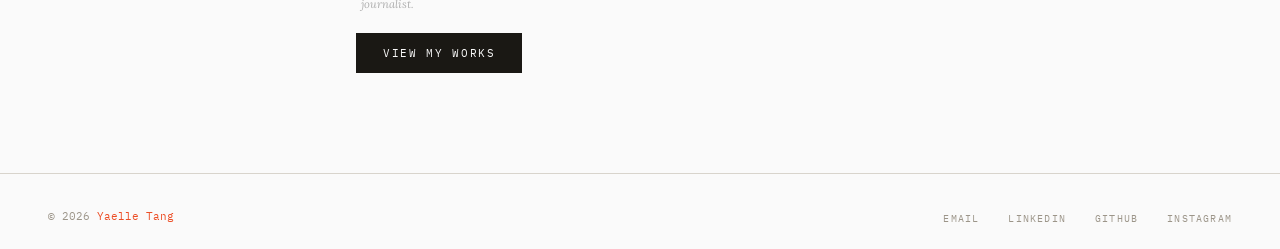
==== commit f487ab91: "upload gitignore" ====
--- a/index.html
+++ b/index.html
@@ -1,471 +1,737 @@
-<!DOCTYPE html>
+<!doctype html>
 <html lang="en">
-
-<head>
-  <meta charset="UTF-8">
-  <meta name="viewport" content="width=device-width, initial-scale=1.0">
-  <title>Yaelle Tang</title>
-  <!-- icon -->
-  <link rel="icon" type="image/png" href="/img/icon.png" />
-
-  <!-- Bootstrap 5 -->
-  <link href="https://cdn.jsdelivr.net/npm/bootstrap@5.3.3/dist/css/bootstrap.min.css" rel="stylesheet">
-
-  <!-- CSS -->
-  <link rel="stylesheet" href="css/style.css">
-</head>
-
-<body>
-
-  <div class="cursor" id="cursor"></div>
-
-  <!-- ═══════════════════════════════════════
+  <head>
+    <meta charset="UTF-8" />
+    <meta name="viewport" content="width=device-width, initial-scale=1.0" />
+    <title>Yaelle Tang</title>
+    <!-- icon -->
+    <link rel="icon" type="image/png" href="/img/icon.png" />
+
+    <!-- Bootstrap 5 -->
+    <link
+      href="https://cdn.jsdelivr.net/npm/bootstrap@5.3.3/dist/css/bootstrap.min.css"
+      rel="stylesheet"
+    />
+
+    <!-- CSS -->
+    <link rel="stylesheet" href="css/style.css" />
+  </head>
+
+  <body>
+    <div class="cursor" id="cursor"></div>
+
+    <!-- ═══════════════════════════════════════
        NAV
   ═══════════════════════════════════════ -->
-  <nav class="navbar navbar-expand-lg fixed-top" id="mainNav">
-    <div class="container-fluid px-5">
-      <a class="navbar-brand" href="#"> <span>Yaelle </span>Tang</a>
-      <div class="d-flex gap-1 align-items-center">
-        <a class="nav-link" href="#interactives">Interactives</a>
-        <a class="nav-link" href="#data-reporting">Data Reporting</a>
-        <a class="nav-link" href="#analysis">Data Analysis</a>
-        <a class="nav-link" href="#dataviz">Data Viz</a>
-        <a class="nav-link" href="#more-clips">More Clips</a>
-        <a class="nav-link hi" href="#about">More</a>
-        <a class="nav-link hi" href="YaelleTang_Resume_2026.pdf" target="_blank">Resume↗</a>
+    <nav class="navbar navbar-expand-lg fixed-top" id="mainNav">
+      <div class="container-fluid px-5">
+        <a class="navbar-brand" href="#"> <span>Yaelle </span>Tang</a>
+        <div class="d-flex gap-1 align-items-center">
+          <a class="nav-link" href="#interactives">Interactives</a>
+          <a class="nav-link" href="#data-reporting">Data Reporting</a>
+          <a class="nav-link" href="#analysis">Data Analysis</a>
+          <a class="nav-link" href="#dataviz">Data Viz</a>
+          <a class="nav-link" href="#more-clips">More Clips</a>
+          <a class="nav-link hi" href="#about">More</a>
+          <a
+            class="nav-link hi"
+            href="YaelleTang_Resume_2026.pdf"
+            target="_blank"
+            >Resume↗</a
+          >
+        </div>
       </div>
-    </div>
-  </nav>
-
-  <!-- ═══════════════════════════════════════
+    </nav>
+
+    <!-- ═══════════════════════════════════════
        HERO
   ═══════════════════════════════════════ -->
-  <section class="hero-section" id="hero">
-    <div class="container-fluid px-5">
-      <div class="row justify-content-center">
-
-        <!-- left -->
-        <div class="col-lg-7">
-          <h1 class="hero-title">
-            Uncovering systems through <em>data, code & graphics.</em>
-          </h1>
-          <p class="hero-body">
-            <span>
-              Bilingual data journalist investigating public
-              health, housing equity and government accountability with a
-              focus on interactive visualization and digital storytelling.
-            </span> <br><br>
-            Currently studying at UC Berkeley, pursuing Master degree in
-            <a href="https://journalism.berkeley.edu/person/yaelle_tang/ " target="_blank">Journalism</a> and a Data
-            Science
-            certificate. <br><br>
-            This summer, I worked with the data team at <a href="https://www.inquirer.com/author/tang_yueyang/"
-              target="_blank">the
-              Philadelphia Inquirer</a> as a Dow Jones News Fund Data
-            Journalism Fellow, where I reported on Philly's property reassessment. I traced how certain neighborhoods
-            and demographic groups faced <a
-              href="https://www.inquirer.com/politics/pennsylvania/property-tax-increase-strawberry-mansion-north-philly-20260824.html"
-              target="_blank">disproportionately
-              higher assessment increases </a> , and built <a
-              href="https://www.inquirer.com/real-estate/housing/inq2/philadelphia-property-assessment-tax-saving-program-20260731.html"
-              target="_blank">an interactive searchable
-              tool</a> to help residents navigate
-            their new
-            property tax burden.
-            <br><br>
-            Previous stories published on <a href="https://richmondconfidential.org/author/ytang/"
-              target="_blank">Richmond
-              Confidential</a> and <a href="https://www.thepaper.cn/newsDetail_forward_28626624" target="_blank">The
-              Paper,
-              Shanghai</a>. Co-founded an independent student data journalism team at
-            the
-            Communication University of China — our work on <a
-              href="https://medicalresidency.github.io/datanews-English/" target="_blank">social issues </a>and <a
-              href="https://readymag.website/u2354871644/4448902/" target="_blank">public
-              health </a>received
-            national awards.
-          </p>
-          <div class="hero-actions d-flex align-items-center justify-content-center justify-content-lg-start gap-4">
-            <a href="YaelleTang_Resume_2026.pdf" class="btn-primary-custom" target="_blank">Download Resume</a>
+    <section class="hero-section" id="hero">
+      <div class="container-fluid px-5">
+        <div class="row justify-content-center">
+          <!-- left -->
+          <div class="col-lg-7">
+            <h1 class="hero-title">
+              Uncovering systems through <em>data, code & graphics.</em>
+            </h1>
+            <p class="hero-body">
+              <span>
+                Bilingual data journalist investigating public health, housing
+                equity and government accountability with a focus on interactive
+                visualization and digital storytelling.
+              </span>
+              <br /><br />
+              Currently studying at UC Berkeley, pursuing Master degree in
+              <a
+                href="https://journalism.berkeley.edu/person/yaelle_tang/ "
+                target="_blank"
+                >Journalism</a
+              >
+              and a Data Science certificate. <br /><br />
+              This summer, I worked with the data team at
+              <a
+                href="https://www.inquirer.com/author/tang_yueyang/"
+                target="_blank"
+                >the Philadelphia Inquirer</a
+              >
+              as a Dow Jones News Fund Data Journalism Fellow, where I reported
+              on Philly's property reassessment. I traced how certain
+              neighborhoods and demographic groups faced
+              <a
+                href="https://www.inquirer.com/politics/pennsylvania/property-tax-increase-strawberry-mansion-north-philly-20260824.html"
+                target="_blank"
+                >disproportionately higher assessment increases
+              </a>
+              , and built
+              <a
+                href="https://www.inquirer.com/real-estate/housing/inq2/philadelphia-property-assessment-tax-saving-program-20260731.html"
+                target="_blank"
+                >an interactive searchable tool</a
+              >
+              to help residents navigate their new property tax burden.
+              <br /><br />
+              Previous stories published on
+              <a
+                href="https://richmondconfidential.org/author/ytang/"
+                target="_blank"
+                >Richmond Confidential</a
+              >
+              and
+              <a
+                href="https://www.thepaper.cn/newsDetail_forward_28626624"
+                target="_blank"
+                >The Paper, Shanghai</a
+              >. Co-founded an independent student data journalism team at the
+              Communication University of China — our work on
+              <a
+                href="https://medicalresidency.github.io/datanews-English/"
+                target="_blank"
+                >social issues </a
+              >and
+              <a
+                href="https://readymag.website/u2354871644/4448902/"
+                target="_blank"
+                >public health </a
+              >received national awards.
+            </p>
+            <div
+              class="hero-actions d-flex align-items-center justify-content-center justify-content-lg-start gap-4"
+            >
+              <a
+                href="YaelleTang_Resume_2026.pdf"
+                class="btn-primary-custom"
+                target="_blank"
+                >Download Resume</a
+              >
+            </div>
+          </div>
+
+          <!-- Right -->
+          <div
+            class="col-lg-3 mt-lg-0 d-flex ms-lg-5 col-10 mt-5 mb-lg-0 mb-5 flex-column justify-content-center align-items-center hero-photo-col-wrap"
+          >
+            <div class="hero-photo-wrap">
+              <img src="img/myphoto.JPG" alt="Yaelle Tang" class="hero-photo" />
+              <div class="hero-photo-frame"></div>
+            </div>
+            <div class="hero-socials">
+              <a href="mailto:yueyang_tang@berkeley.edu" title="Email">
+                <svg
+                  width="16"
+                  height="16"
+                  viewBox="0 0 24 24"
+                  fill="none"
+                  stroke="currentColor"
+                  stroke-width="1.8"
+                  stroke-linecap="round"
+                  stroke-linejoin="round"
+                >
+                  <rect x="2" y="4" width="20" height="16" rx="2" />
+                  <path d="m22 7-8.97 5.7a1.94 1.94 0 0 1-2.06 0L2 7" />
+                </svg>
+              </a>
+              <a
+                href="https://www.linkedin.com/in/yaelle-tang"
+                title="LinkedIn"
+                target="_blank"
+              >
+                <svg
+                  width="16"
+                  height="16"
+                  viewBox="0 0 24 24"
+                  fill="none"
+                  stroke="currentColor"
+                  stroke-width="1.8"
+                  stroke-linecap="round"
+                  stroke-linejoin="round"
+                >
+                  <path
+                    d="M16 8a6 6 0 0 1 6 6v7h-4v-7a2 2 0 0 0-4 0v7h-4v-7a6 6 0 0 1 6-6z"
+                  />
+                  <rect x="2" y="9" width="4" height="12" />
+                  <circle cx="4" cy="4" r="2" />
+                </svg>
+              </a>
+              <a
+                href="https://github.com/Yaelle-Tang"
+                title="GitHub"
+                target="_blank"
+              >
+                <svg
+                  width="16"
+                  height="16"
+                  viewBox="0 0 24 24"
+                  fill="none"
+                  stroke="currentColor"
+                  stroke-width="1.8"
+                  stroke-linecap="round"
+                  stroke-linejoin="round"
+                >
+                  <path
+                    d="M9 19c-5 1.5-5-2.5-7-3m14 6v-3.87a3.37 3.37 0 0 0-.94-2.61c3.14-.35 6.44-1.54 6.44-7A5.44 5.44 0 0 0 20 4.77 5.07 5.07 0 0 0 19.91 1S18.73.65 16 2.48a13.38 13.38 0 0 0-7 0C6.27.65 5.09 1 5.09 1A5.07 5.07 0 0 0 5 4.77a5.44 5.44 0 0 0-1.5 3.78c0 5.42 3.3 6.61 6.44 7A3.37 3.37 0 0 0 9 18.13V22"
+                  />
+                </svg>
+              </a>
+              <a
+                href="https://www.instagram.com/yaelle_tyy/"
+                title="Instagram"
+                target="_blank"
+              >
+                <svg
+                  width="16"
+                  height="16"
+                  viewBox="0 0 24 24"
+                  fill="none"
+                  stroke="currentColor"
+                  stroke-width="1.8"
+                  stroke-linecap="round"
+                  stroke-linejoin="round"
+                >
+                  <rect x="2" y="2" width="20" height="20" rx="5" />
+                  <circle cx="12" cy="12" r="4" />
+                  <circle
+                    cx="17.5"
+                    cy="6.5"
+                    r="0.6"
+                    fill="currentColor"
+                    stroke="none"
+                  />
+                </svg>
+              </a>
+            </div>
           </div>
         </div>
-
-        <!-- Right -->
-        <div
-          class="col-lg-3 mt-lg-0 d-flex ms-lg-5 col-10 mt-5 mb-lg-0 mb-5 flex-column justify-content-center align-items-center hero-photo-col-wrap">
-          <div class="hero-photo-wrap">
-            <img src="img/myphoto.JPG" alt="Yaelle Tang" class="hero-photo">
-            <div class="hero-photo-frame"></div>
-          </div>
-          <div class="hero-socials">
-            <a href="mailto:yueyang_tang@berkeley.edu" title="Email">
-              <svg width="16" height="16" viewBox="0 0 24 24" fill="none" stroke="currentColor" stroke-width="1.8"
-                stroke-linecap="round" stroke-linejoin="round">
-                <rect x="2" y="4" width="20" height="16" rx="2" />
-                <path d="m22 7-8.97 5.7a1.94 1.94 0 0 1-2.06 0L2 7" />
-              </svg>
-            </a>
-            <a href="https://www.linkedin.com/in/yaelle-tang" title="LinkedIn" target="_blank">
-              <svg width="16" height="16" viewBox="0 0 24 24" fill="none" stroke="currentColor" stroke-width="1.8"
-                stroke-linecap="round" stroke-linejoin="round">
-                <path d="M16 8a6 6 0 0 1 6 6v7h-4v-7a2 2 0 0 0-4 0v7h-4v-7a6 6 0 0 1 6-6z" />
-                <rect x="2" y="9" width="4" height="12" />
-                <circle cx="4" cy="4" r="2" />
-              </svg>
-            </a>
-            <a href="https://github.com/Yaelle-Tang" title="GitHub" target="_blank">
-              <svg width="16" height="16" viewBox="0 0 24 24" fill="none" stroke="currentColor" stroke-width="1.8"
-                stroke-linecap="round" stroke-linejoin="round">
-                <path
-                  d="M9 19c-5 1.5-5-2.5-7-3m14 6v-3.87a3.37 3.37 0 0 0-.94-2.61c3.14-.35 6.44-1.54 6.44-7A5.44 5.44 0 0 0 20 4.77 5.07 5.07 0 0 0 19.91 1S18.73.65 16 2.48a13.38 13.38 0 0 0-7 0C6.27.65 5.09 1 5.09 1A5.07 5.07 0 0 0 5 4.77a5.44 5.44 0 0 0-1.5 3.78c0 5.42 3.3 6.61 6.44 7A3.37 3.37 0 0 0 9 18.13V22" />
-              </svg>
-            </a>
-            <a href="https://www.instagram.com/yaelle_tyy/" title="Instagram" target="_blank">
-              <svg width="16" height="16" viewBox="0 0 24 24" fill="none" stroke="currentColor" stroke-width="1.8"
-                stroke-linecap="round" stroke-linejoin="round">
-                <rect x="2" y="2" width="20" height="20" rx="5" />
-                <circle cx="12" cy="12" r="4" />
-                <circle cx="17.5" cy="6.5" r="0.6" fill="currentColor" stroke="none" />
-              </svg>
-            </a>
-          </div>
-        </div>
-
       </div>
-    </div>
-  </section>
-
-  <!-- ═══════════════════════════════════════
+    </section>
+
+    <!-- ═══════════════════════════════════════
        Portfolio
   ═══════════════════════════════════════ -->
-  <div class="work-section">
-    <div class="container-fluid px-2 mt-3">
-      <div class="row g-0">
-
-        <!-- Sticky sidebar -->
-        <div class="col-lg-2 d-none d-lg-block">
-          <div class="work-sidebar">
-            <span class="sidebar-label">// Portfolio</span>
-            <a class="sidebar-link active" href="#interactives">Interactives</a>
-            <a class="sidebar-link active" href="#data-reporting">Data Reporting</a>
-            <a class="sidebar-link" href="#analysis">Data Analysis</a>
-            <a class="sidebar-link" href="#dataviz">Data Viz</a>
-            <a class="sidebar-link" href="#more-clips">More Clips</a>
+    <div class="work-section">
+      <div class="container-fluid px-2 mt-3">
+        <div class="row g-0">
+          <!-- Sticky sidebar -->
+          <div class="col-lg-2 d-none d-lg-block">
+            <div class="work-sidebar">
+              <span class="sidebar-label">// Portfolio</span>
+              <a class="sidebar-link active" href="#interactives"
+                >Interactives</a
+              >
+              <a class="sidebar-link active" href="#data-reporting"
+                >Data Reporting</a
+              >
+              <a class="sidebar-link" href="#analysis">Data Analysis</a>
+              <a class="sidebar-link" href="#dataviz">Data Viz</a>
+              <a class="sidebar-link" href="#more-clips">More Clips</a>
+            </div>
           </div>
-        </div>
-
-        <!-- Main content -->
-        <div class="col-lg-10 col-12">
-          <div class="work-main">
-
-            <!-- ── Interactives ── -->
-            <div class="work-block" id="interactives">
-              <div class="block-header">
-                <span class="block-title">Interactives</span>
-                <!-- <span class="block-count">2 projects</span> -->
+
+          <!-- Main content -->
+          <div class="col-lg-10 col-12">
+            <div class="work-main">
+              <!-- ── Interactives ── -->
+              <div class="work-block" id="interactives">
+                <div class="block-header">
+                  <span class="block-title">Interactives</span>
+                  <!-- <span class="block-count">2 projects</span> -->
+                </div>
+
+                <!-- ══════property relief tool══════════ -->
+                <a
+                  class="project-card"
+                  href="https://www.inquirer.com/real-estate/housing/inq2/philadelphia-property-assessment-tax-saving-program-20260731.html "
+                  target="_blank"
+                >
+                  <div class="card-img-col">
+                    <img
+                      src="img/cover-tax-saving.png"
+                      alt="Property Tax Relief Tool"
+                    />
+                  </div>
+                  <div class="card-body-custom">
+                    <div class="card-title-custom">
+                      Philly homeowner taxes are going up. Are you missing out
+                      on thousands in savings?
+                    </div>
+                    <div class="card-desc">
+                      Answer a few short questions to find out which
+                      Philadelphia tax relief programs you likely qualify for,
+                      an estimate of how much you could save, application
+                      deadlines, and where to apply. <br /><br />
+                      I compiled property assessment data across five years and
+                      program eligibility data, then used R to build eligibility
+                      logic across programs. I built the front end so users
+                      could interact with the results directly, and worked with
+                      the interactives team to design and test the tool before
+                      launch.
+                    </div>
+                    <div class="mb-2">
+                      <span class="tag tag-red">R</span>
+                      <span class="tag tag-yellow">React.js</span>
+                      <span class="tag tag-yellow">HTML/CSS/JS</span>
+                    </div>
+                    <div class="card-meta">
+                      July 31, 2026 · Philadelphia Inquirer
+                    </div>
+                  </div>
+                </a>
+
+                <!-- ══════AI══════════ -->
+                <a
+                  class="project-card"
+                  href="https://yaelle-tang.github.io/Ai_Anxiety/"
+                  target="_blank"
+                >
+                  <div class="card-img-col">
+                    <img src="img/cover-ai_anxiety.gif" alt="AI Anxiety" />
+                  </div>
+                  <div class="card-body-custom">
+                    <div class="card-title-custom">
+                      China AI Gold Rush, everyone wants to get on the table.<br />But...
+                      At what costs?
+                    </div>
+                    <div class="card-desc">
+                      When OpenClaw — an open-source AI agent that autonomously
+                      controls your computer — went viral in China, it reached
+                      40,000 GitHub stars in 63 days. This story explores what
+                      drives millions to hand over deep access to their machines
+                      before anyone has built a safety net: the fear of being
+                      left behind. <br /><br />I interviewed users across China,
+                      analyzed GitHub star data and OpenRouter token logs, and
+                      designed an interactive webpage with illustrations.
+                    </div>
+                    <div class="mb-2">
+                      <span class="tag tag-yellow">HTML/CSS/JS</span>
+                      <span class="tag tag-yellow">Svelte</span>
+                      <span class="tag tag-green">D3.js</span>
+                      <span class="tag tag-dark">Procreate</span>
+                    </div>
+                    <div class="card-meta">
+                      May 4, 2026 · Web design · Data scraping · Data Viz · Data
+                      Analysis
+                    </div>
+                  </div>
+                </a>
+
+                <!-- ══════规培生══════════ -->
+                <a
+                  class="project-card"
+                  href="https://medicalresidency.github.io/datanews-English/"
+                  target="_blank"
+                >
+                  <div class="card-img-col">
+                    <img src="img/cover-medical.gif" alt="Medical Residency" />
+                  </div>
+                  <div class="card-body-custom">
+                    <div class="card-title-custom">
+                      The Struggles of Medical Residency Trainees
+                    </div>
+                    <div class="card-desc">
+                      Data-driven investigation into China's mental health
+                      crisis among young medical residents — revealing how long
+                      hours, low pay, and identity crises push trainees to the
+                      brink. <br /><br />I built the full story from the ground
+                      up: scraped and analyzed national data, designed all
+                      interactive visualizations, and coded the narrative web
+                      experience end-to-end.
+                    </div>
+                    <div class="mb-2">
+                      <span class="tag tag-red">Python</span>
+                      <span class="tag tag-yellow">HTML/CSS/JS</span>
+                      <span class="tag tag-green">D3.js</span>
+                      <span class="tag tag-green">ECharts</span>
+                      <span class="tag tag-green">Flourish</span>
+                      <span class="tag tag-dark">After Effects</span>
+                      <span class="tag tag-dark">Premiere Pro</span>
+                    </div>
+                    <div class="card-meta">
+                      July 2024 · Web design · Data scraping · Data Viz · Data
+                      Analysis
+                    </div>
+                  </div>
+                </a>
+
+                <!-- ══════international student visa══════════ -->
+                <a
+                  class="project-card"
+                  href="https://yaelle-tang.github.io/International-student-visa/"
+                  target="_blank"
+                >
+                  <div class="card-img-col">
+                    <img
+                      src="img/cover-visa.gif"
+                      alt="International Student Visa"
+                    />
+                  </div>
+                  <div class="card-body-custom">
+                    <div class="card-title-custom">
+                      US VISA Curbs On International Students May Hurt Colleges
+                    </div>
+                    <div class="card-desc">
+                      New international enrollment dropped 17% in fall 2025. I
+                      analyzed four federal datasets — Open Doors, SEVIS, I-94
+                      arrivals, and Common App — to explore the stories behind
+                      the numbers, students stuck waiting for visa slots that
+                      never opened, and universities bracing for a $1.1 billion
+                      loss... <br /><br />
+                      I designed the visual identity in Figma, coded the full
+                      site, and managed version control and deployment via
+                      GitHub.
+                    </div>
+                    <div class="mb-2">
+                      <span class="tag tag-yellow">HTML/CSS/JS</span>
+                      <span class="tag tag-yellow">Github</span>
+                      <span class="tag tag-green">Datawrapper</span>
+                      <span class="tag tag-green">Flourish</span>
+                      <span class="tag tag-dark">Figma</span>
+                    </div>
+                    <div class="card-meta">
+                      Dec 2025 · Web design · Data Analysis · Data Viz ·
+                      Interview · Writing
+                    </div>
+                  </div>
+                </a>
+
+                <!-- ══════安宁疗护══════════ -->
+                <a
+                  class="project-card"
+                  href="https://readymag.website/u2354871644/4448902/"
+                  target="_blank"
+                >
+                  <div class="card-img-col">
+                    <img
+                      src="img/cover-palliativecare.gif"
+                      alt="Palliative Care In China"
+                    />
+                  </div>
+                  <div class="card-body-custom">
+                    <div class="card-title-custom">
+                      How to Bid Farewell with Love and Dignity at Life's Final
+                      Station?
+                    </div>
+                    <div class="card-desc">
+                      A multimedia investigation into palliative care in China's
+                      aging society — tracing families navigating pain, loss,
+                      and acceptance, while policy and infrastructure lag behind
+                      the need for dignity at the end of life.
+                    </div>
+                    <div class="mb-2">
+                      <span class="tag tag-red">Python</span>
+                      <span class="tag tag-green">Flourish</span>
+                      <span class="tag tag-dark">Readymag</span>
+                      <span class="tag tag-dark">Procreate</span>
+                    </div>
+                    <div class="card-meta">
+                      Nov 2023 · Field reporting · Interview · Web design · Data
+                      Viz
+                    </div>
+                  </div>
+                </a>
               </div>
 
-              <!-- ══════property relief tool══════════ -->
-              <a class="project-card"
-                href="https://www.inquirer.com/real-estate/housing/inq2/philadelphia-property-assessment-tax-saving-program-20260731.html "
-                target="_blank">
-                <div class="card-img-col">
-                  <img src="img/cover-tax-saving.png" alt="Property Tax Relief Tool">
+              <!-- ── Data-reporting ── -->
+              <div class="work-block" id="data-reporting">
+                <div class="block-header">
+                  <span class="block-title">Data Reporting</span>
+                  <!-- <span class="block-count">5 articles</span> -->
                 </div>
-                <div class="card-body-custom">
-                  <div class="card-title-custom">Philly homeowner taxes are going up. Are you missing out on thousands
-                    in savings?</div>
-                  <div class="card-desc">Answer a few short questions to find out which Philadelphia tax relief programs
-                    you likely qualify for, an estimate of how much you could save, application deadlines, and where to
-                    apply. <br><br>
-                    I compiled property assessment data across five years and program eligibility data, then used R to
-                    build eligibility logic across programs. I built the front end so users could interact with the
-                    results directly, and worked with the interactives team to design and test the tool before launch.
-                  </div>
-                  <div class="mb-2">
-                    <span class="tag tag-red">R</span>
-                    <span class="tag tag-yellow">React.js</span>
-                    <span class="tag tag-yellow">HTML/CSS/JS</span>
-                  </div>
-                  <div class="card-meta">July 31, 2026 · Philadelphia Inquirer</div>
+                <div class="writing-grid">
+                  <!-- ======= property tax inequality =======-->
+                  <a
+                    class="project-card writing-card"
+                    href="https://www.inquirer.com/politics/pennsylvania/property-tax-increase-strawberry-mansion-north-philly-20260824.html"
+                    target="_blank"
+                  >
+                    <div class="card-img-col">
+                      <img
+                        src="img/cover-prop-tax-inequality.png"
+                        alt="Property Tax Inequality Map in Philadelphia"
+                      />
+                    </div>
+                    <div class="card-body-custom">
+                      <div class="writing-pub">
+                        Philadelphia Inquirer · August 24, 2026
+                      </div>
+                      <div class="card-title-custom">
+                        Thousands of Philly homeowners are facing property tax
+                        increases of 50% or more after this year’s reassessment
+                      </div>
+                      <div class="card-desc">
+                        Homeowners across Philadelphia saw a median 3% increase
+                        in their property assessments this year. Steeper
+                        property assessment hikes are concentrated in
+                        predominately Black and Latino neighborhoods.
+                        <br /><br />
+                        I analyzed multiple years of Office of Property
+                        Assessment data using R, combining it with census data
+                        to test whether certain demographic groups faced
+                        disproportionate increases. I also built an interactive
+                        map in ArcGIS Online to show where these increases were
+                        concentrated across the city.
+                      </div>
+                      <div>
+                        <span class="tag tag-red">R</span
+                        ><span class="tag tag-red">GIS mapping</span
+                        ><span class="tag tag-green">Datawrapper</span>
+                      </div>
+                    </div>
+                  </a>
+
+                  <!-- ======= property reassessment =======-->
+                  <a
+                    class="project-card writing-card"
+                    href="https://www.inquirer.com/news/philadelphia/property-value-taxes-kensington-west-philly-20260708.html 
+"
+                    target="_blank"
+                  >
+                    <div class="card-img-col">
+                      <img
+                        src="img/cover-prop-tax-map.png"
+                        alt="2026 Property value compared to 2025, by neighborhood"
+                      />
+                    </div>
+                    <div class="card-body-custom">
+                      <div class="writing-pub">
+                        Philadelphia Inquirer · July 8, 2026
+                      </div>
+                      <div class="card-title-custom">
+                        Property values in Kensington went up more than any
+                        other Philly neighborhood this year
+                      </div>
+                      <div class="card-desc">
+                        When Philadelphia's Office of Property Assessment
+                        released new citywide reassessment data this year, I
+                        turned the analysis around fast to break the news before
+                        anyone else. I compared the new 2027 values against 2025
+                        and found that while the citywide median assessment rose
+                        about 3%, Kensington's median jumped 15%, the highest of
+                        any neighborhood in the city. <br /><br />
+                        I data-checked the findings with OPA's Chief Assessor
+                        and the Revenue Commissioner before publication.
+                      </div>
+                      <div>
+                        <span class="tag tag-red">R</span
+                        ><span class="tag tag-green">Datawrapper</span>
+                      </div>
+                    </div>
+                  </a>
+                  <!-- =======Urban tree system =======-->
+                  <a
+                    class="project-card writing-card"
+                    href="https://richmondconfidential.org/2025/12/08/richmond-stopped-keeping-track-of-its-trees-but-a-grant-funded-plan-is-in-place-to-change-that/"
+                    target="_blank"
+                  >
+                    <div class="card-img-col">
+                      <img
+                        src="img/cover-urbantree.JPG"
+                        alt="New funding to track Richmond's urban tree system"
+                      />
+                    </div>
+                    <div class="card-body-custom">
+                      <div class="writing-pub">
+                        Richmond Confidential · December 8, 2025
+                      </div>
+                      <div class="card-title-custom">
+                        Richmond stopped keeping track of its trees, but a
+                        grant-funded plan is in place to change that.
+                      </div>
+                      <div class="card-desc">
+                        Richmond's last tree inventory was 12 years ago. Since
+                        then, no one knows exactly how many trees the city has.
+                        A $1 million grant will change that, funding a new
+                        citywide census, management software, and a
+                        10-to-20-year canopy plan.
+                      </div>
+                      <div>
+                        <span class="tag tag-red">Python</span
+                        ><span class="tag tag-green">Datawrapper</span>
+                      </div>
+                    </div>
+                  </a>
+
+                  <!-- =======Opioid Crisis =======-->
+                  <a
+                    class="project-card writing-card"
+                    href="https://richmondconfidential.org/2025/10/17/countywide-forum-addresses-richmond-overdose-rate-which-is-highest-in-contra-costa/"
+                    target="_blank"
+                  >
+                    <div class="card-img-col">
+                      <img
+                        src="img/cover-opioid.png"
+                        alt="Opioid Crisis Community Forum"
+                      />
+                    </div>
+                    <div class="card-body-custom">
+                      <div class="writing-pub">
+                        Richmond Confidential · October 17, 2025
+                      </div>
+                      <div class="card-title-custom">
+                        The Opioid Crisis Next Door: How Richmond Is Responding
+                      </div>
+                      <div class="card-desc">
+                        Richmond's overdose death rate stands at 48.8 per
+                        100,000 — nearly double the state average. For the first
+                        time, all of the city's emergency, public health, and
+                        community organizations gathered under one roof to
+                        confront a crisis that quietly takes dozens of local
+                        lives each year.
+                      </div>
+                      <div>
+                        <span class="tag tag-red">Public Records</span>
+                        <span class="tag tag-green">Datawrapper</span>
+                      </div>
+                    </div>
+                  </a>
                 </div>
-              </a>
-
-              <!-- ══════AI══════════ -->
-              <a class="project-card" href="https://yaelle-tang.github.io/Ai_Anxiety/" target="_blank">
-                <div class="card-img-col">
-                  <img src="img/cover-ai_anxiety.gif" alt="AI Anxiety">
+                <!-- data-reporting-grid -->
+              </div>
+              <!-- data-reporting -->
+              <!-- ── DATA ANALYSIS ── -->
+              <div class="work-block" id="analysis">
+                <div class="block-header">
+                  <span class="block-title">Data Analysis</span>
+                  <!-- <span class="block-count">2 projects</span> -->
                 </div>
-                <div class="card-body-custom">
-                  <div class="card-title-custom">China AI Gold Rush, everyone wants to get on the table.<br>But... At
-                    what
-                    costs?</div>
-                  <div class="card-desc">When OpenClaw — an open-source AI agent that autonomously controls your
-                    computer — went viral in China, it reached 40,000 GitHub stars in 63 days. This story explores what
-                    drives millions to hand over deep access to their machines before anyone has built a safety net: the
-                    fear of being left behind. <br><br>I interviewed users across China, analyzed
-                    GitHub star data and OpenRouter token logs, and designed an interactive webpage with illustrations.
-                  </div>
-                  <div class="mb-2">
-                    <span class="tag tag-yellow">HTML/CSS/JS</span>
-                    <span class="tag tag-yellow">Svelte</span>
-                    <span class="tag tag-green">D3.js</span>
-                    <span class="tag tag-dark">Procreate</span>
-                  </div>
-                  <div class="card-meta">May 4, 2026 · Web design · Data scraping · Data Viz · Data Analysis</div>
-                </div>
-              </a>
-
-              <!-- ══════规培生══════════ -->
-              <a class="project-card" href="https://medicalresidency.github.io/datanews-English/" target="_blank">
-                <div class="card-img-col">
-                  <img src="img/cover-medical.gif" alt="Medical Residency">
-                </div>
-                <div class="card-body-custom">
-                  <div class="card-title-custom">The Struggles of Medical Residency Trainees</div>
-                  <div class="card-desc">Data-driven investigation into China's mental health crisis among young medical
-                    residents — revealing how long hours, low pay, and identity crises push trainees to the brink.
-                    <br><br>I built the full story from the ground up: scraped and analyzed national data, designed all
-                    interactive visualizations, and coded the narrative web experience end-to-end.
-                  </div>
-                  <div class="mb-2">
-                    <span class="tag tag-red">Python</span>
-                    <span class="tag tag-yellow">HTML/CSS/JS</span>
-                    <span class="tag tag-green">D3.js</span>
-                    <span class="tag tag-green">ECharts</span>
-                    <span class="tag tag-green">Flourish</span>
-                    <span class="tag tag-dark">After Effects</span>
-                    <span class="tag tag-dark">Premiere Pro</span>
-                  </div>
-                  <div class="card-meta">July 2024 · Web design · Data scraping · Data Viz · Data Analysis</div>
-                </div>
-              </a>
-
-              <!-- ══════international student visa══════════ -->
-              <a class="project-card" href="https://yaelle-tang.github.io/International-student-visa/" target="_blank">
-                <div class="card-img-col">
-                  <img src="img/cover-visa.gif" alt="International Student Visa">
-                </div>
-                <div class="card-body-custom">
-                  <div class="card-title-custom">US VISA Curbs On International Students May Hurt Colleges</div>
-                  <div class="card-desc">New international enrollment dropped 17% in fall 2025. I analyzed four federal
-                    datasets — Open Doors, SEVIS, I-94 arrivals, and Common App — to explore the stories behind the
-                    numbers, students stuck waiting for visa slots that never opened, and universities bracing for a
-                    $1.1 billion loss... <br><br>
-                    I designed the visual identity in Figma, coded the full site, and managed version control and
-                    deployment via GitHub.
-
-                  </div>
-                  <div class="mb-2">
-                    <span class="tag tag-yellow">HTML/CSS/JS</span>
-                    <span class="tag tag-yellow">Github</span>
-                    <span class="tag tag-green">Datawrapper</span>
-                    <span class="tag tag-green">Flourish</span>
-                    <span class="tag tag-dark">Figma</span>
-                  </div>
-                  <div class="card-meta">Dec 2025 · Web design · Data Analysis · Data Viz · Interview · Writing</div>
-                </div>
-              </a>
-
-              <!-- ══════安宁疗护══════════ -->
-              <a class="project-card" href="https://readymag.website/u2354871644/4448902/" target="_blank">
-                <div class="card-img-col">
-                  <img src="img/cover-palliativecare.gif" alt="Palliative Care In China">
-                </div>
-                <div class="card-body-custom">
-                  <div class="card-title-custom">How to Bid Farewell with Love and Dignity at Life's Final Station?
-                  </div>
-                  <div class="card-desc">A multimedia investigation into palliative care in China's aging society —
-                    tracing families navigating pain, loss, and acceptance, while policy and infrastructure lag behind
-                    the need for dignity at the end of life.
-                  </div>
-                  <div class="mb-2">
-                    <span class="tag tag-red">Python</span>
-                    <span class="tag tag-green">Flourish</span>
-                    <span class="tag tag-dark">Readymag</span>
-                    <span class="tag tag-dark">Procreate</span>
-                  </div>
-                  <div class="card-meta">Nov 2023 · Field reporting · Interview · Web design · Data Viz</div>
-                </div>
-              </a>
-            </div>
-
-            <!-- ── Data-reporting ── -->
-            <div class="work-block" id="data-reporting">
-              <div class="block-header">
-                <span class="block-title">Data Reporting</span>
-                <!-- <span class="block-count">5 articles</span> -->
-              </div>
-              <div class="writing-grid">
-
-                <!-- ======= property tax inequality =======-->
-                <a class="project-card writing-card"
-                  href="https://www.inquirer.com/politics/pennsylvania/property-tax-increase-strawberry-mansion-north-philly-20260824.html"
-                  target="_blank">
-                  <div class="card-img-col">
-                    <img src="img/cover-prop-tax-inequality.png" alt="Property Tax Inequality Map in Philadelphia">
-                  </div>
-                  <div class="card-body-custom">
-                    <div class="writing-pub">Philadelphia Inquirer · August 24, 2026</div>
-                    <div class="card-title-custom">Thousands of Philly homeowners are facing property tax increases of
-                      50% or more after this year’s reassessment</div>
-                    <div class="card-desc">Homeowners across Philadelphia saw a median 3% increase in their property
-                      assessments this year. Steeper property assessment hikes are concentrated in predominately Black
-                      and Latino neighborhoods. <br><br>
-                      I analyzed multiple years of Office of Property Assessment data using R, combining it with census
-                      data to test whether certain demographic groups faced disproportionate increases. I also built an
-                      interactive map in ArcGIS Online to show where these increases were concentrated across the city.
-                    </div>
-                    <div><span class="tag tag-red">R</span><span class="tag tag-red">GIS mapping</span><span
-                        class="tag tag-green">Datawrapper</span>
-                    </div>
-                  </div>
-                </a>
-
-                <!-- ======= property reassessment =======-->
-                <a class="project-card writing-card" href="https://www.inquirer.com/news/philadelphia/property-value-taxes-kensington-west-philly-20260708.html 
-" target="_blank">
-                  <div class="card-img-col">
-                    <img src="img/cover-prop-tax-map.png" alt="2026 Property value compared to 2025, by neighborhood">
-                  </div>
-                  <div class="card-body-custom">
-                    <div class="writing-pub">Philadelphia Inquirer · July 8, 2026</div>
-                    <div class="card-title-custom">Property values in Kensington went up more than any other Philly
-                      neighborhood this year</div>
-                    <div class="card-desc">When Philadelphia's Office of Property Assessment released new citywide
-                      reassessment data this year, I turned the analysis around fast to break the news before anyone
-                      else. I compared the new 2027 values against 2025 and found that while the citywide median
-                      assessment rose about 3%, Kensington's median jumped 15%, the highest of any neighborhood in the
-                      city. <br><br>
-                      I data-checked the findings with OPA's Chief Assessor and the Revenue Commissioner before
-                      publication.
-                    </div>
-                    <div><span class="tag tag-red">R</span><span class="tag tag-green">Datawrapper</span>
-                    </div>
-                  </div>
-                </a>
-                <!-- =======Urban tree system =======-->
-                <a class="project-card writing-card"
-                  href="https://richmondconfidential.org/2025/12/08/richmond-stopped-keeping-track-of-its-trees-but-a-grant-funded-plan-is-in-place-to-change-that/"
-                  target="_blank">
-                  <div class="card-img-col">
-                    <img src="img/cover-urbantree.JPG" alt="New funding to track Richmond's urban tree system">
-                  </div>
-                  <div class="card-body-custom">
-                    <div class="writing-pub">Richmond Confidential · December 8, 2025</div>
-                    <div class="card-title-custom">Richmond stopped keeping track of its trees, but a grant-funded plan
-                      is in place to change that.</div>
-                    <div class="card-desc">Richmond's last tree inventory was 12 years ago. Since then, no one knows
-                      exactly how many trees the city has. A $1 million grant will change that, funding a new citywide
-                      census, management software, and a 10-to-20-year canopy plan.</div>
-                    <div><span class="tag tag-red">Python</span><span class="tag tag-green">Datawrapper</span>
-                    </div>
-                  </div>
-                </a>
-
-                <!-- =======Opioid Crisis =======-->
-                <a class="project-card writing-card"
-                  href="https://richmondconfidential.org/2025/10/17/countywide-forum-addresses-richmond-overdose-rate-which-is-highest-in-contra-costa/"
-                  target="_blank">
-                  <div class="card-img-col">
-                    <img src="img/cover-opioid.png" alt="Opioid Crisis Community Forum">
-                  </div>
-                  <div class="card-body-custom">
-                    <div class="writing-pub">Richmond Confidential · October 17, 2025</div>
-                    <div class="card-title-custom">The Opioid Crisis Next Door: How Richmond Is Responding</div>
-                    <div class="card-desc">Richmond's overdose death rate stands at 48.8 per 100,000 — nearly double the
-                      state average. For the first time, all of the city's emergency, public health, and community
-                      organizations gathered under one roof to confront a crisis that quietly takes dozens of local
-                      lives each year.</div>
-                    <div><span class="tag tag-red">Public
-                        Records</span> <span class="tag tag-green">Datawrapper</span>
-                    </div>
-                  </div>
-                </a>
-
-              </div> <!-- data-reporting-grid -->
-            </div> <!-- data-reporting -->
-            <!-- ── DATA ANALYSIS ── -->
-            <div class="work-block" id="analysis">
-              <div class="block-header">
-                <span class="block-title">Data Analysis</span>
-                <!-- <span class="block-count">2 projects</span> -->
-              </div>
-              <div class="analysis-grid">
-                <!-- ══════GDP analysis═════════ -->
-                <a class="analysis-card" href="https://djnf-data-2026.github.io/yaelle-tang/" target="_blank">
-                  <div class="analysis-card-img">
-                    <img src="img/cover-delaware-GDP.png" alt="Delaware County GDP">
-                  </div>
-                  <div class="analysis-card-body">
-                    <div class="card-title-custom">Why Is Delaware County the Only Shrinking Economy in Greater
-                      Philadelphia?</div>
-                    <div class="card-desc">Used R to investigate GDP trends, industry composition shifts, and per capita
-                      income changes across the Greater Philadelphia region. Built and deployed HTML data reports using
-                      Quarto files with version control via GitHub
-                    </div>
-                    <div>
-                      <span class="tag tag-red">R</span><span class="tag tag-red">Quarto</span><span
-                        class="tag tag-green">Datawrapper</span>
-                    </div>
-                  </div>
-                </a>
-                <!-- ══════GDP analysis═════════ -->
-                <a class="analysis-card" href="https://yaelle-tang.github.io/california-water-quality/" target="_blank">
-                  <div class="analysis-card-img">
-                    <img src="img/cover-water-quality.png" alt="Central Valley Water Quality">
-                  </div>
-                  <div class="analysis-card-body">
-                    <div class="card-title-custom">Exploring Water Quality in Central Valley: Who is facing the highest
-                      risk?
-                    </div>
-                    <div class="card-desc">
-                      Using SAFER(Safeguarding and Fulfilling Environmental Responsibilities) data, we analyzed water
-                      quality in California's Central Valley. We found that smaller water systems far more likely to be
-                      failing and the most vulnerable communities are
-                      disproportionately affected by poor water quality. I made a interactive table for users to explore
-                      which chemicals are driving failures in Central Valley by different counties.
-                    </div>
-                    <div>
-                      <span class="tag tag-red">R</span><span class="tag tag-green">Datawrapper</span>
-                    </div>
-                  </div>
-                </a>
-                <!-- ══════Trees analysis═════════ -->
-                <a class="analysis-card" href="projects/trees.html" target="_blank">
-                  <div class="analysis-card-img">
-                    <img src="img/cover-analysis-tree.gif" alt="Tree Canopy">
-                  </div>
-                  <div class="analysis-card-body">
-                    <div class="card-title-custom">Richmond's Tree Canopy Gap</div>
-                    <div class="card-desc">Analyzed 35,584 geolocated tree records to map canopy gaps across
-                      neighborhoods, revealing how the least-covered areas overlap almost entirely with low-income
-                      communities and communities of color.</div>
-                    <div>
-                      <span class="tag tag-red">Python</span>
-                      <span class="tag tag-red">GIS mapping</span>
-                      <span class="tag tag-green">Datawrapper</span>
-                    </div>
-                  </div>
-                </a>
-                <!-- ══════R notes═════════ -->
-                <a class="analysis-card" href="projects/r-notes.html" target="_blank">
-                  <div class="analysis-card-img">
-                    <img src="img/cover-rnote.png" alt="R Notes">
-                  </div>
-                  <div class="analysis-card-body">
-                    <div class="card-title-custom">Learning R for
-                      Data Analysis in Journalism</div>
-                    <div class="card-desc">I officially started to learn R in 2026 Spring (self taught a little bit
-                      before). This is the notes from
-                      course J298 Reporting Inequality with Data at UC Berkeley's Graduate School of Journalism.</div>
-                    <div>
-                      <span class="tag tag-red">R</span>
-                    </div>
-                  </div>
-                </a>
-
-                <!-- <a class="analysis-card" href="projects/ai-papers.html" target="_blank">
+                <div class="analysis-grid">
+                  <!-- ══════GDP analysis═════════ -->
+                  <a
+                    class="analysis-card"
+                    href="https://djnf-data-2026.github.io/yaelle-tang/"
+                    target="_blank"
+                  >
+                    <div class="analysis-card-img">
+                      <img
+                        src="img/cover-delaware-GDP.png"
+                        alt="Delaware County GDP"
+                      />
+                    </div>
+                    <div class="analysis-card-body">
+                      <div class="card-title-custom">
+                        Why Is Delaware County the Only Shrinking Economy in
+                        Greater Philadelphia?
+                      </div>
+                      <div class="card-desc">
+                        Used R to investigate GDP trends, industry composition
+                        shifts, and per capita income changes across the Greater
+                        Philadelphia region. Built and deployed HTML data
+                        reports using Quarto files with version control via
+                        GitHub
+                      </div>
+                      <div>
+                        <span class="tag tag-red">R</span
+                        ><span class="tag tag-red">Quarto</span
+                        ><span class="tag tag-green">Datawrapper</span>
+                      </div>
+                    </div>
+                  </a>
+                  <!-- ══════GDP analysis═════════ -->
+                  <a
+                    class="analysis-card"
+                    href="https://yaelle-tang.github.io/california-water-quality/"
+                    target="_blank"
+                  >
+                    <div class="analysis-card-img">
+                      <img
+                        src="img/cover-water-quality.png"
+                        alt="Central Valley Water Quality"
+                      />
+                    </div>
+                    <div class="analysis-card-body">
+                      <div class="card-title-custom">
+                        Exploring Water Quality in Central Valley: Who is facing
+                        the highest risk?
+                      </div>
+                      <div class="card-desc">
+                        Using SAFER(Safeguarding and Fulfilling Environmental
+                        Responsibilities) data, we analyzed water quality in
+                        California's Central Valley. We found that smaller water
+                        systems far more likely to be failing and the most
+                        vulnerable communities are disproportionately affected
+                        by poor water quality. I made a interactive table for
+                        users to explore which chemicals are driving failures in
+                        Central Valley by different counties.
+                      </div>
+                      <div>
+                        <span class="tag tag-red">R</span
+                        ><span class="tag tag-green">Datawrapper</span>
+                      </div>
+                    </div>
+                  </a>
+                  <!-- ══════Trees analysis═════════ -->
+                  <a
+                    class="analysis-card"
+                    href="projects/trees.html"
+                    target="_blank"
+                  >
+                    <div class="analysis-card-img">
+                      <img
+                        src="img/cover-analysis-tree.gif"
+                        alt="Tree Canopy"
+                      />
+                    </div>
+                    <div class="analysis-card-body">
+                      <div class="card-title-custom">
+                        Richmond's Tree Canopy Gap
+                      </div>
+                      <div class="card-desc">
+                        Analyzed 35,584 geolocated tree records to map canopy
+                        gaps across neighborhoods, revealing how the
+                        least-covered areas overlap almost entirely with
+                        low-income communities and communities of color.
+                      </div>
+                      <div>
+                        <span class="tag tag-red">Python</span>
+                        <span class="tag tag-red">GIS mapping</span>
+                        <span class="tag tag-green">Datawrapper</span>
+                      </div>
+                    </div>
+                  </a>
+                  <!-- ══════R notes═════════ -->
+                  <a
+                    class="analysis-card"
+                    href="projects/r-notes.html"
+                    target="_blank"
+                  >
+                    <div class="analysis-card-img">
+                      <img src="img/cover-rnote.png" alt="R Notes" />
+                    </div>
+                    <div class="analysis-card-body">
+                      <div class="card-title-custom">
+                        Learning R for Data Analysis in Journalism
+                      </div>
+                      <div class="card-desc">
+                        I officially started to learn R in 2026 Spring (self
+                        taught a little bit before). This is the notes from
+                        course J298 Reporting Inequality with Data at UC
+                        Berkeley's Graduate School of Journalism.
+                      </div>
+                      <div>
+                        <span class="tag tag-red">R</span>
+                      </div>
+                    </div>
+                  </a>
+
+                  <!-- <a class="analysis-card" href="projects/ai-papers.html" target="_blank">
                   <div class="analysis-card-img">
                     <img src="img/cover-arbor-day.JPG" alt="AI Papers">
                   </div>
@@ -478,206 +744,290 @@
                     </div>
                   </div>
                 </a> -->
-
+                </div>
               </div>
 
-
+              <!-- ── DATA VISUALIZATION ── -->
+              <div class="work-block" id="dataviz">
+                <div class="block-header">
+                  <span class="block-title">Data Visualization</span>
+                  <!-- <span class="block-count">2 projects</span> -->
+                </div>
+                <!-- ══════近视═════════ -->
+                <a
+                  class="project-card"
+                  href="https://medium.com/@yueyang_tang/uncovering-the-truth-behind-4-000-e-commerce-myopia-correction-products-4e724e76c2b5"
+                  target="_blank"
+                >
+                  <div class="card-img-col">
+                    <img src="img/cover-myopia.png" alt="Myopia" />
+                  </div>
+                  <div class="card-body-custom">
+                    <div class="writing-pub">
+                      The Paper, 澎湃新闻 · June 6, 2024
+                    </div>
+                    <div class="card-title-custom">
+                      Uncovering the Truth Behind 4,000 E-Commerce Myopia
+                      Correction Products
+                    </div>
+                    <div class="card-desc">
+                      I analyzed over 4,000 e-commerce listings and consumer
+                      complaints to uncover how sellers hide false claims in
+                      banner images, revealing how misleading advertising
+                      continues to thrive in China’s myopia prevention market
+                      despite regulatory crackdowns and endangers families with
+                      short-sighted children.
+                    </div>
+                    <div class="mb-2">
+                      <span class="tag tag-red">Python</span>
+                      <span class="tag tag-red">Octoparse</span>
+                      <span class="tag tag-dark">Adobe Illustrator</span>
+                    </div>
+                    <div class="card-meta">
+                      June 2024 · Data scraping · Data Analysis · Data Viz ·
+                      Writing
+                    </div>
+                  </div>
+                </a>
+
+                <!-- ══════宿舍═════════ -->
+                <a
+                  class="project-card"
+                  href="https://www.thepaper.cn/newsDetail_forward_28626624"
+                  target="_blank"
+                >
+                  <div class="card-img-col">
+                    <img src="img/cover-dorm.png" alt="Chinese College Dorms" />
+                  </div>
+                  <div class="card-body-custom">
+                    <div class="writing-pub">
+                      The Paper, 澎湃新闻 · September 4, 2024
+                    </div>
+                    <div class="card-title-custom">
+                      Why College Dorms in China Get So Many Complaints?
+                    </div>
+                    <div class="card-desc">
+                      I analyzed 9,000 dorm reviews from the WAVE platform and
+                      national education data to explore why Chinese university
+                      students keep complaining about their dorms. I found that
+                      overcrowding, outdated facilities, and slow renovation
+                      have worsened as enrollment expands. Comparing dorm costs
+                      and conditions across major universities also revealed how
+                      affordability limits upgrades and widens inequality
+                      between schools.
+                    </div>
+                    <div class="mb-2">
+                      <span class="tag tag-red">Python</span>
+                      <span class="tag tag-red">Fiddler</span>
+                      <span class="tag tag-green">Fourish</span>
+                      <span class="tag tag-dark">Adobe Illustrator</span>
+                    </div>
+                    <div class="card-meta">
+                      September 2024 · Data scraping · Data Analysis · Data Viz
+                      · Writing
+                    </div>
+                  </div>
+                </a>
+
+                <!-- ══════AI═════════ -->
+                <a
+                  class="project-card"
+                  href="https://www.thepaper.cn/newsDetail_forward_27798791"
+                  target="_blank"
+                >
+                  <div class="card-img-col">
+                    <img
+                      src="img/cover-chineseaipaper.png"
+                      alt="AI Papers in China"
+                    />
+                  </div>
+                  <div class="card-body-custom">
+                    <div class="writing-pub">
+                      The Paper, 澎湃新闻 · July 4, 2024
+                    </div>
+                    <div class="card-title-custom">
+                      What 2.78 Million AI Papers Reveal About China’s Role in
+                      Global Research
+                    </div>
+                    <div class="card-desc">
+                      I examined 2.78 million global AI papers from multiple
+                      academic databases to show that China now leads the world
+                      in both publication volume and citation impact. Chinese
+                      institutions dominate global rankings and Chinese
+                      researchers contribute to most of the world’s highly cited
+                      papers in AI. Yet a large share of that work is conducted
+                      overseas, suggesting China still faces challenges in
+                      retaining top research talent.
+                    </div>
+                    <div class="mb-2">
+                      <span class="tag tag-red">Python</span>
+                      <span class="tag tag-green">Fourish</span>
+                      <span class="tag tag-dark">Adobe Illustrator</span>
+                    </div>
+                    <div class="card-meta">
+                      September 2024 · Data scraping · Data Analysis · Data Viz
+                      · Writing
+                    </div>
+                  </div>
+                </a>
+              </div>
+
+              <!-- ── More clips ── -->
+              <div class="work-block" id="more-clips">
+                <div class="block-header">
+                  <span class="block-title">More Clips</span>
+                  <!-- <span class="block-count">5 articles</span> -->
+                </div>
+                <div class="writing-grid">
+                  <!-- =======Arbor day =======-->
+                  <a
+                    class="project-card writing-card"
+                    href="https://richmondconfidential.org/2025/10/20/arbor-day-in-richmond-50-volunteers-plant-29-trees/"
+                    target="_blank"
+                  >
+                    <div class="card-img-col">
+                      <img src="img/cover-arbor-day.JPG" alt="Arbor Day" />
+                    </div>
+                    <div class="card-body-custom">
+                      <div class="writing-pub">
+                        Richmond Confidential · October 20, 2025
+                      </div>
+                      <div class="card-title-custom">
+                        Arbor Day in Richmond: 50 volunteers plant 29 trees
+                      </div>
+                      <div class="card-desc">
+                        On Richmond’s 14th annual Arbor Day, about 50 volunteers
+                        joined Groundwork Richmond to plant 29 trees along the
+                        city’s Greenway. The event is part of a five-year plan
+                        to restore green spaces and train local youth in
+                        environmental jobs.
+                      </div>
+                      <div>
+                        <span class="tag tag-dark">Field Reporting</span
+                        ><span class="tag tag-dark">Photography</span
+                        ><span class="tag tag-dark">Public Records</span>
+                      </div>
+                    </div>
+                  </a>
+                </div>
+                <!-- writing-grid -->
+              </div>
+              <!-- writing -->
             </div>
-
-            <!-- ── DATA VISUALIZATION ── -->
-            <div class="work-block" id="dataviz">
-              <div class="block-header">
-                <span class="block-title">Data Visualization</span>
-                <!-- <span class="block-count">2 projects</span> -->
-              </div>
-              <!-- ══════近视═════════ -->
-              <a class="project-card"
-                href="https://medium.com/@yueyang_tang/uncovering-the-truth-behind-4-000-e-commerce-myopia-correction-products-4e724e76c2b5"
-                target="_blank">
-                <div class="card-img-col">
-                  <img src="img/cover-myopia.png" alt="Myopia">
-                </div>
-                <div class="card-body-custom">
-                  <div class="writing-pub">The Paper, 澎湃新闻 · June 6, 2024</div>
-                  <div class="card-title-custom">Uncovering the Truth Behind 4,000 E-Commerce Myopia Correction Products
-                  </div>
-                  <div class="card-desc">I analyzed over 4,000 e-commerce listings and consumer complaints to uncover
-                    how sellers hide false claims in banner images, revealing how misleading advertising continues to
-                    thrive in China’s myopia prevention market despite regulatory crackdowns and endangers families with
-                    short-sighted children.</div>
-                  <div class="mb-2">
-                    <span class="tag tag-red">Python</span>
-                    <span class="tag tag-red">Octoparse</span>
-                    <span class="tag tag-dark">Adobe Illustrator</span>
-                  </div>
-                  <div class="card-meta">June 2024 · Data scraping · Data Analysis · Data Viz · Writing</div>
-                </div>
-              </a>
-
-              <!-- ══════宿舍═════════ -->
-              <a class="project-card" href="https://www.thepaper.cn/newsDetail_forward_28626624" target="_blank">
-                <div class="card-img-col">
-                  <img src="img/cover-dorm.png" alt="Chinese College Dorms">
-                </div>
-                <div class="card-body-custom">
-                  <div class="writing-pub">The Paper, 澎湃新闻 · September 4, 2024</div>
-                  <div class="card-title-custom">Why College Dorms in China Get So Many Complaints?</div>
-                  <div class="card-desc"> I analyzed 9,000 dorm reviews from the WAVE platform and national education
-                    data to explore why Chinese university students keep complaining about their dorms. I found that
-                    overcrowding, outdated facilities, and slow renovation have worsened as enrollment expands.
-                    Comparing dorm costs and conditions across major universities also revealed how affordability limits
-                    upgrades and widens inequality between schools.</div>
-                  <div class="mb-2">
-                    <span class="tag tag-red">Python</span>
-                    <span class="tag tag-red">Fiddler</span>
-                    <span class="tag tag-green">Fourish</span>
-                    <span class="tag tag-dark">Adobe Illustrator</span>
-                  </div>
-                  <div class="card-meta">September 2024 · Data scraping · Data Analysis · Data Viz · Writing</div>
-                </div>
-              </a>
-
-              <!-- ══════AI═════════ -->
-              <a class="project-card" href="https://www.thepaper.cn/newsDetail_forward_27798791" target="_blank">
-                <div class="card-img-col">
-                  <img src="img/cover-chineseaipaper.png" alt="AI Papers in China">
-                </div>
-                <div class="card-body-custom">
-                  <div class="writing-pub">The Paper, 澎湃新闻 · July 4, 2024</div>
-                  <div class="card-title-custom">What 2.78 Million AI Papers Reveal About China’s Role in Global
-                    Research</div>
-                  <div class="card-desc"> I examined 2.78 million global AI papers from multiple academic databases to
-                    show that China now leads the world in both publication volume and citation impact. Chinese
-                    institutions dominate global rankings and Chinese researchers contribute to most of the world’s
-                    highly cited papers in AI. Yet a large share of that work is conducted overseas, suggesting China
-                    still faces challenges in retaining top research talent. </div>
-                  <div class="mb-2">
-                    <span class="tag tag-red">Python</span>
-                    <span class="tag tag-green">Fourish</span>
-                    <span class="tag tag-dark">Adobe Illustrator</span>
-                  </div>
-                  <div class="card-meta">September 2024 · Data scraping · Data Analysis · Data Viz · Writing</div>
-                </div>
-              </a>
-
-            </div>
-
-
-
-
-
-            <!-- ── More clips ── -->
-            <div class="work-block" id="more-clips">
-              <div class="block-header">
-                <span class="block-title">More Clips</span>
-                <!-- <span class="block-count">5 articles</span> -->
-              </div>
-              <div class="writing-grid">
-
-                <!-- =======Arbor day =======-->
-                <a class="project-card writing-card"
-                  href="https://richmondconfidential.org/2025/10/20/arbor-day-in-richmond-50-volunteers-plant-29-trees/"
-                  target="_blank">
-                  <div class="card-img-col">
-                    <img src="img/cover-arbor-day.JPG" alt="Arbor Day">
-                  </div>
-                  <div class="card-body-custom">
-                    <div class="writing-pub">Richmond Confidential · October 20, 2025</div>
-                    <div class="card-title-custom">Arbor Day in Richmond: 50 volunteers plant 29 trees</div>
-                    <div class="card-desc">On Richmond’s 14th annual Arbor Day, about 50 volunteers joined Groundwork
-                      Richmond to plant 29 trees along the city’s Greenway. The event is part of a five-year plan to
-                      restore green spaces and train local youth in environmental jobs.</div>
-                    <div><span class="tag tag-dark">Field Reporting</span><span
-                        class="tag tag-dark">Photography</span><span class="tag tag-dark">Public Records</span>
-                    </div>
-                  </div>
-                </a>
-
-              </div> <!-- writing-grid -->
-            </div> <!-- writing -->
-
-          </div><!-- /work-main -->
-
-        </div><!-- /col -->
-
-      </div><!-- /row -->
-
-    </div><!-- /container -->
-
-  </div><!-- /work-section -->
-
-  <!-- ═══════════════════════════════════════
+            <!-- /work-main -->
+          </div>
+          <!-- /col -->
+        </div>
+        <!-- /row -->
+      </div>
+      <!-- /container -->
+    </div>
+    <!-- /work-section -->
+
+    <!-- ═══════════════════════════════════════
        More
   ═══════════════════════════════════════ -->
-  <section class="about-section" id="about">
-    <div class="container-fluid px-5">
-      <div class="row g-5 justify-content-center">
-        <div class="col-lg-6">
-          <div class="about-label">// More</div>
-          <h2 class="about-headline">Just...<br> weirdly well-rounded.</h2>
-          <p class="about-body">
-            If you drew a radar chart of my skills, I'd probably look like a hexagon — not the tallest spike anywhere,
-            but pretty solid all around.
-          </p>
-          <p class="about-body">
-            In high school, I used to worry that I had no standout talent. My classmates were math geniuses, literary
-            prodigies, design wizards... I was none of those things. I was just... okay at everything. Not bad at
-            anything, not extraordinary at anything either.
-          </p>
-          <p class="about-body">
-            <span>It took me a while to see that as a feature, not a flaw. Being a generalist means I get to look
-              at the world
-              from a lot of angles at once. </span>I pick things up quickly, and more importantly, I feel excited to use
-            what I
-            learn. The incentive for making things is inherent to me.
-          </p>
-          <p class="about-body">
-            I've been chasing that feeling for a long time. Writing blogs as a kid. Self-taught photography as a
-            teenager. Then data, graphics, code. Each one felt like adding a new lens. The world has so many stories
-            worth telling, so many people worth knowing. <span>I want to spend my life close to that pulse, finding ways
-              to
-              make those stories land.</span>
-          </p>
-          <p class="about-body">
-            I'm not there yet. But I'm getting closer.
-          </p>
-          <ul class="hobby-list">
-            When I'm not working:
-            <li>I play volleyball (there's something about six people working as one to keep a ball
-              off the ground that never bored me).</li>
-            <li>I 'cyber adopt' every cat and dog I see online (future self will have
-              pets).</li>
-            <li>My favorite game is The Legend of Zelda. Open worlds make me feel like anything is possible, exploreing
-              them makes me feel like I'm learning how the world works — which is probably the same reason I became a
-              journalist.</li>
-
-          </ul>
-          <a href="#interactives" class="btn-primary-custom">View My Works</a>
+    <section class="about-section" id="about">
+      <div class="container-fluid px-5">
+        <div class="row g-5 justify-content-center">
+          <div class="col-lg-6">
+            <div class="about-label">// More</div>
+            <h2 class="about-headline">
+              Just...<br />
+              weirdly well-rounded.
+            </h2>
+            <p class="about-body">
+              If you drew a radar chart of my skills, I'd probably look like a
+              hexagon — not the tallest spike anywhere, but pretty solid all
+              around.
+            </p>
+            <p class="about-body">
+              In high school, I used to worry that I had no standout talent. My
+              classmates were math geniuses, literary prodigies, design
+              wizards... I was none of those things. I was just... okay at
+              everything. Not bad at anything, not extraordinary at anything
+              either.
+            </p>
+            <p class="about-body">
+              <span
+                >It took me a while to see that as a feature, not a flaw. Being
+                a generalist means I get to look at the world from a lot of
+                angles at once. </span
+              >I pick things up quickly, and more importantly, I feel excited to
+              use what I learn. The incentive for making things is inherent to
+              me.
+            </p>
+            <p class="about-body">
+              I've been chasing that feeling for a long time. Writing blogs as a
+              kid. Self-taught photography as a teenager. Then data, graphics,
+              code. Each one felt like adding a new lens. The world has so many
+              stories worth telling, so many people worth knowing.
+              <span
+                >I want to spend my life close to that pulse, finding ways to
+                make those stories land.</span
+              >
+            </p>
+            <p class="about-body">I'm not there yet. But I'm getting closer.</p>
+            <ul class="hobby-list">
+              When I'm not working:
+              <li>
+                I play volleyball (there's something about six people working as
+                one to keep a ball off the ground that never bored me).
+              </li>
+              <li>
+                I 'cyber adopt' every cat and dog I see online (future self will
+                have pets).
+              </li>
+              <li>
+                My favorite game is The Legend of Zelda. Open worlds make me
+                feel like anything is possible, exploreing them makes me feel
+                like I'm learning how the world works — which is probably the
+                same reason I became a journalist.
+              </li>
+            </ul>
+            <a href="#interactives" class="btn-primary-custom">View My Works</a>
+          </div>
         </div>
       </div>
-    </div>
-  </section>
-
-  <!-- ═══════════════════════════════════════
+    </section>
+
+    <!-- ═══════════════════════════════════════
        FOOTER
   ═══════════════════════════════════════ -->
-  <footer class="site-footer">
-    <div class="container-fluid px-5 d-flex justify-content-between align-items-center">
-      <div class="footer-copy">&copy; 2026 <span>Yaelle Tang</span></div>
-      <div>
-        <a class="footer-link" href="mailto:yueyang_tang@berkeley.edu">Email</a>
-        <a class="footer-link" href="https://www.linkedin.com/in/yaelle-yueyang-tang" target="_blank">LinkedIn</a>
-        <a class="footer-link" href="https://github.com/Yaelle-Tang  " target="_blank">GitHub</a>
-        <a class="footer-link" href="https://www.instagram.com/yaelle_tyy/ " target="_blank">Instagram</a>
+    <footer class="site-footer">
+      <div
+        class="container-fluid px-5 d-flex justify-content-between align-items-center"
+      >
+        <div class="footer-copy">&copy; 2026 <span>Yaelle Tang</span></div>
+        <div>
+          <a class="footer-link" href="mailto:yueyang_tang@berkeley.edu"
+            >Email</a
+          >
+          <a
+            class="footer-link"
+            href="https://www.linkedin.com/in/yaelle-yueyang-tang"
+            target="_blank"
+            >LinkedIn</a
+          >
+          <a
+            class="footer-link"
+            href="https://github.com/Yaelle-Tang  "
+            target="_blank"
+            >GitHub</a
+          >
+          <a
+            class="footer-link"
+            href="https://www.instagram.com/yaelle_tyy/ "
+            target="_blank"
+            >Instagram</a
+          >
+        </div>
       </div>
-    </div>
-  </footer>
-
-  <!-- Bootstrap JS -->
-  <script src="https://cdn.jsdelivr.net/npm/bootstrap@5.3.3/dist/js/bootstrap.bundle.min.js"></script>
-  <!-- Custom JS -->
-  <script src="js/main.js"></script>
-
-</body>
-
-</html>+    </footer>
+
+    <!-- Bootstrap JS -->
+    <script src="https://cdn.jsdelivr.net/npm/bootstrap@5.3.3/dist/js/bootstrap.bundle.min.js"></script>
+    <!-- Custom JS -->
+    <script src="js/main.js"></script>
+  </body>
+</html>
